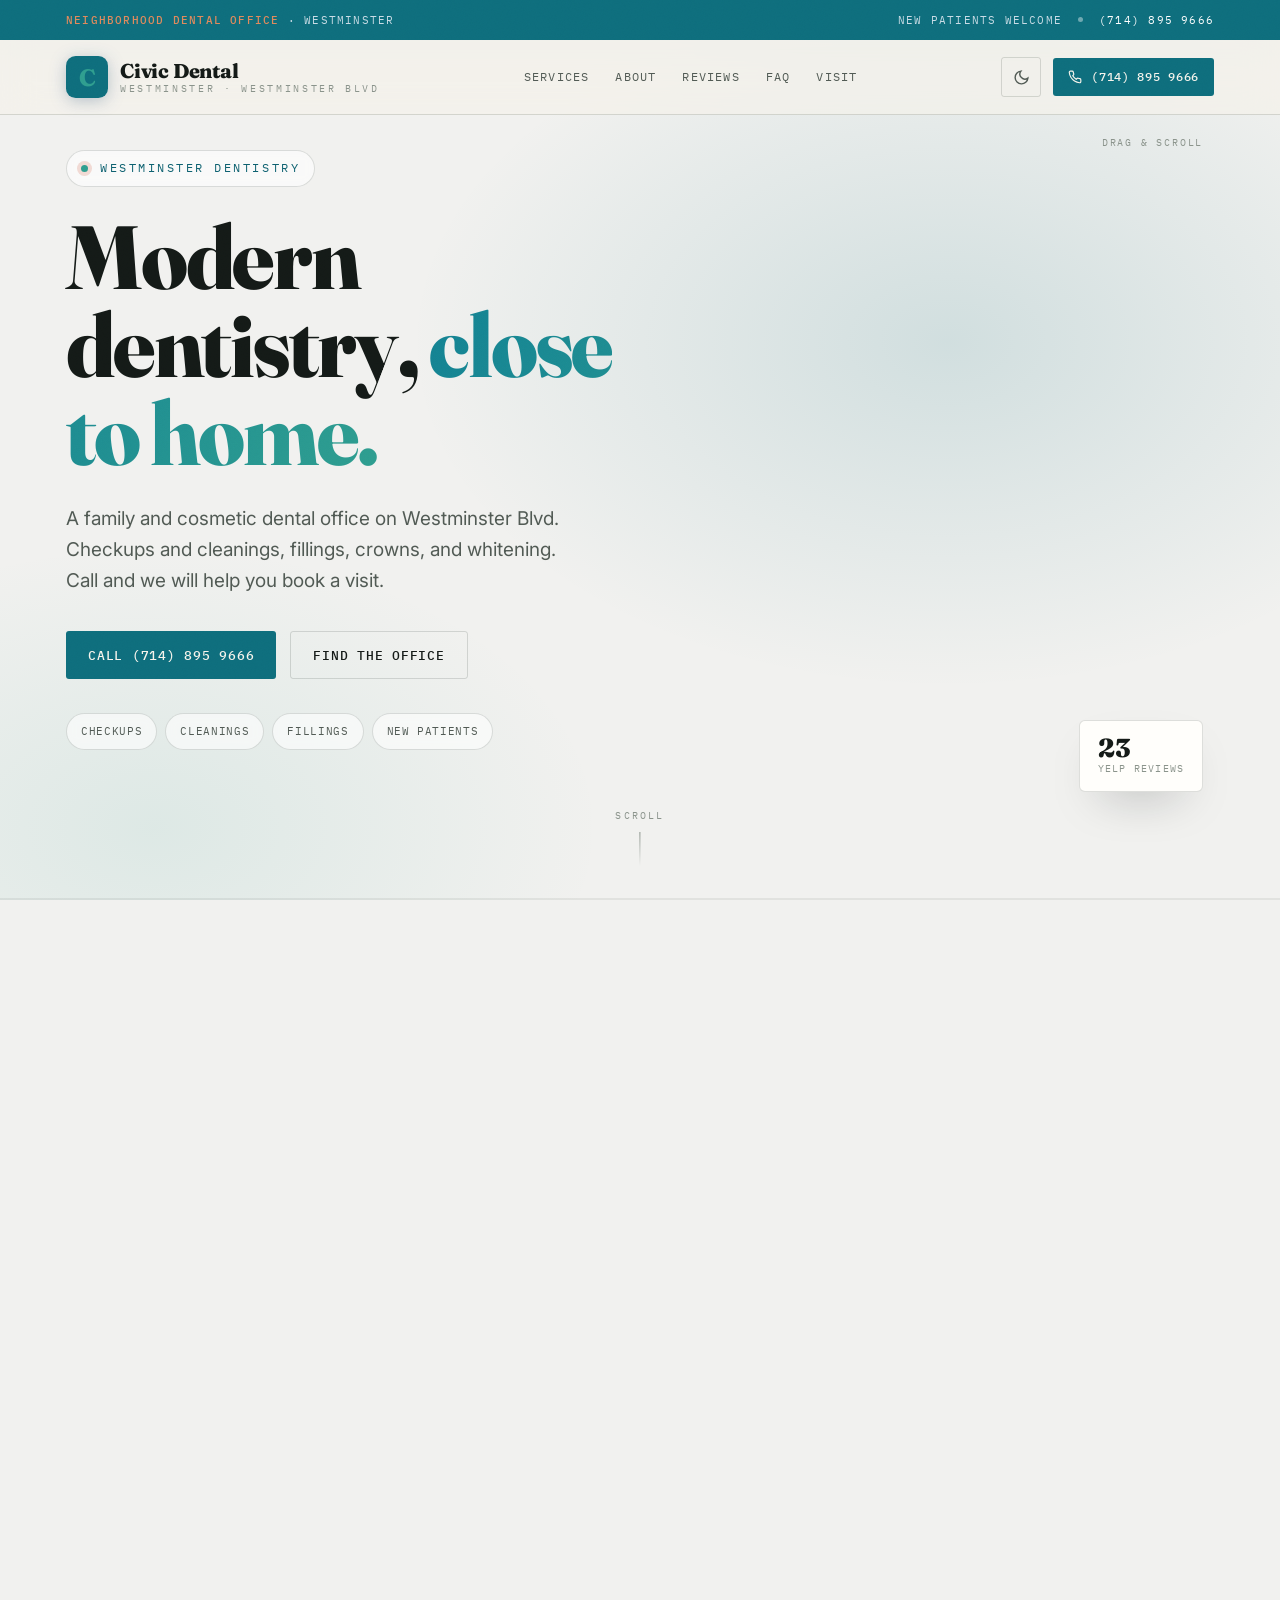
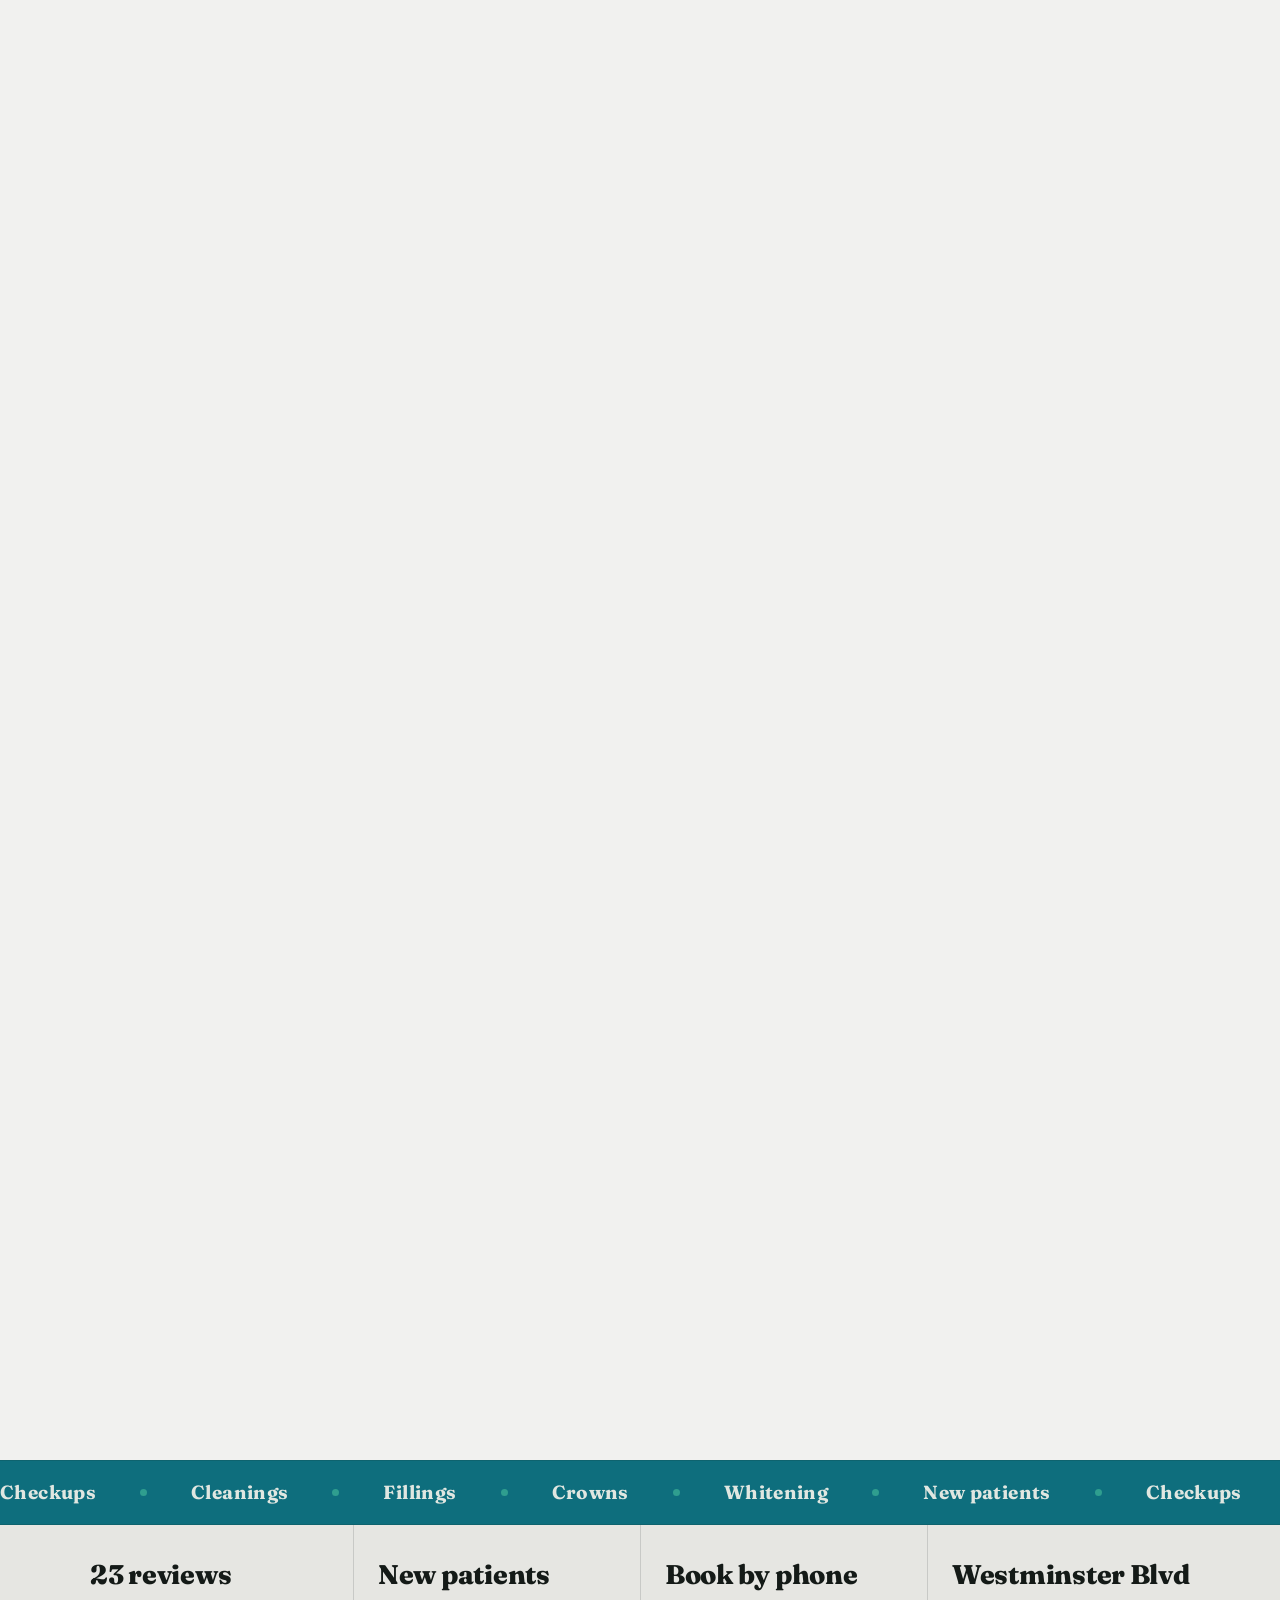
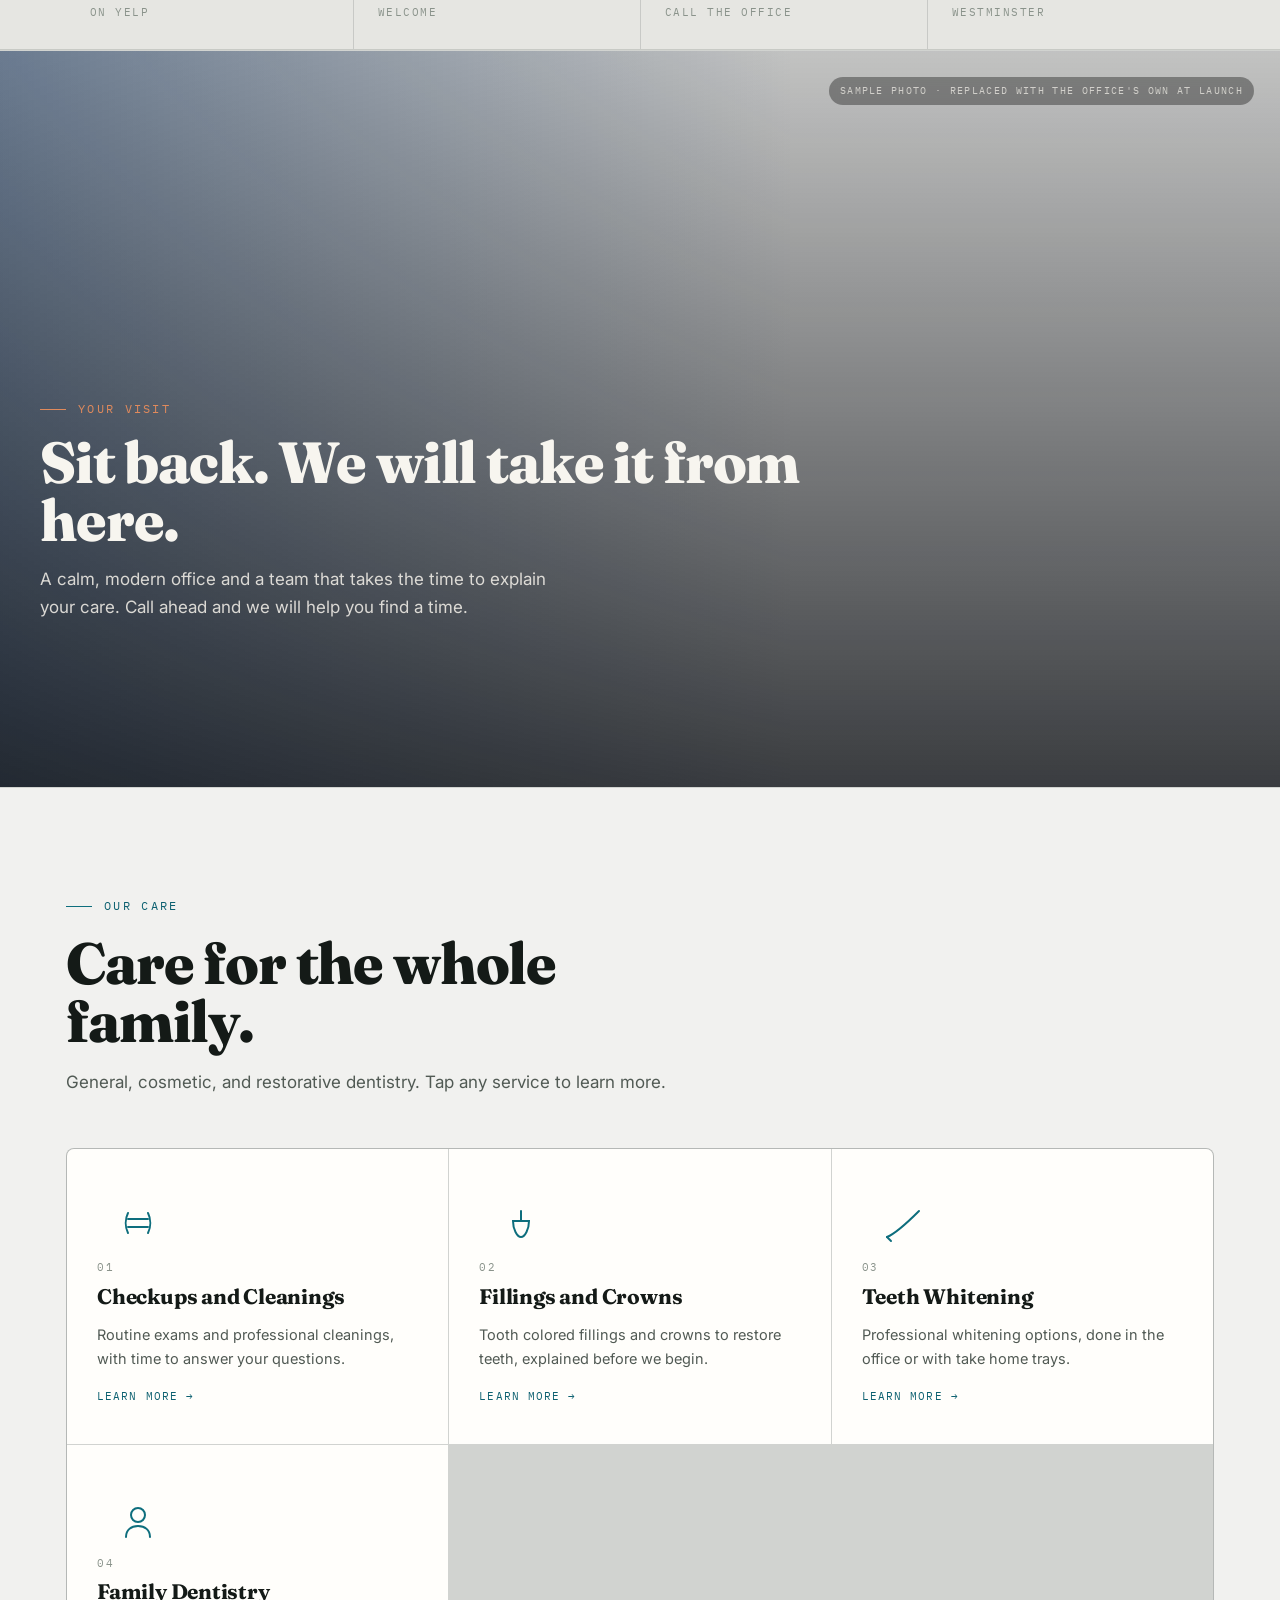
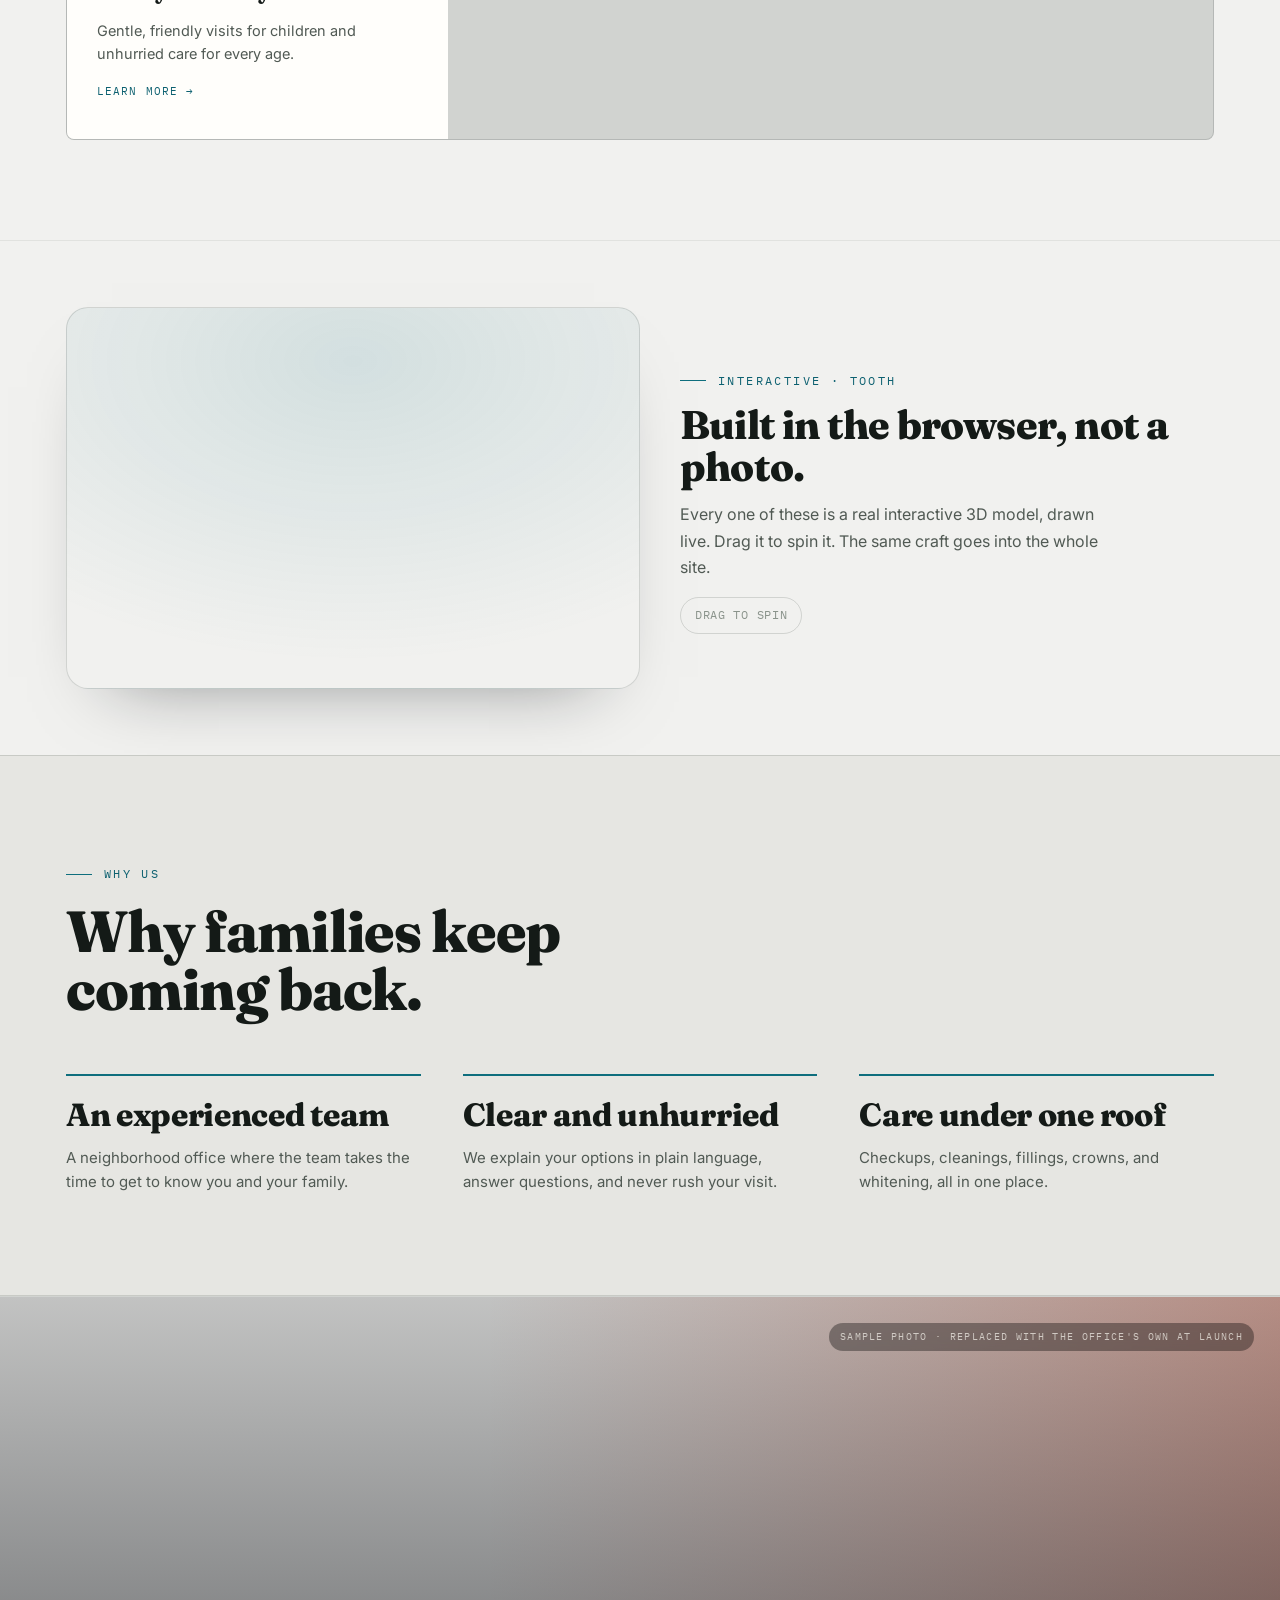
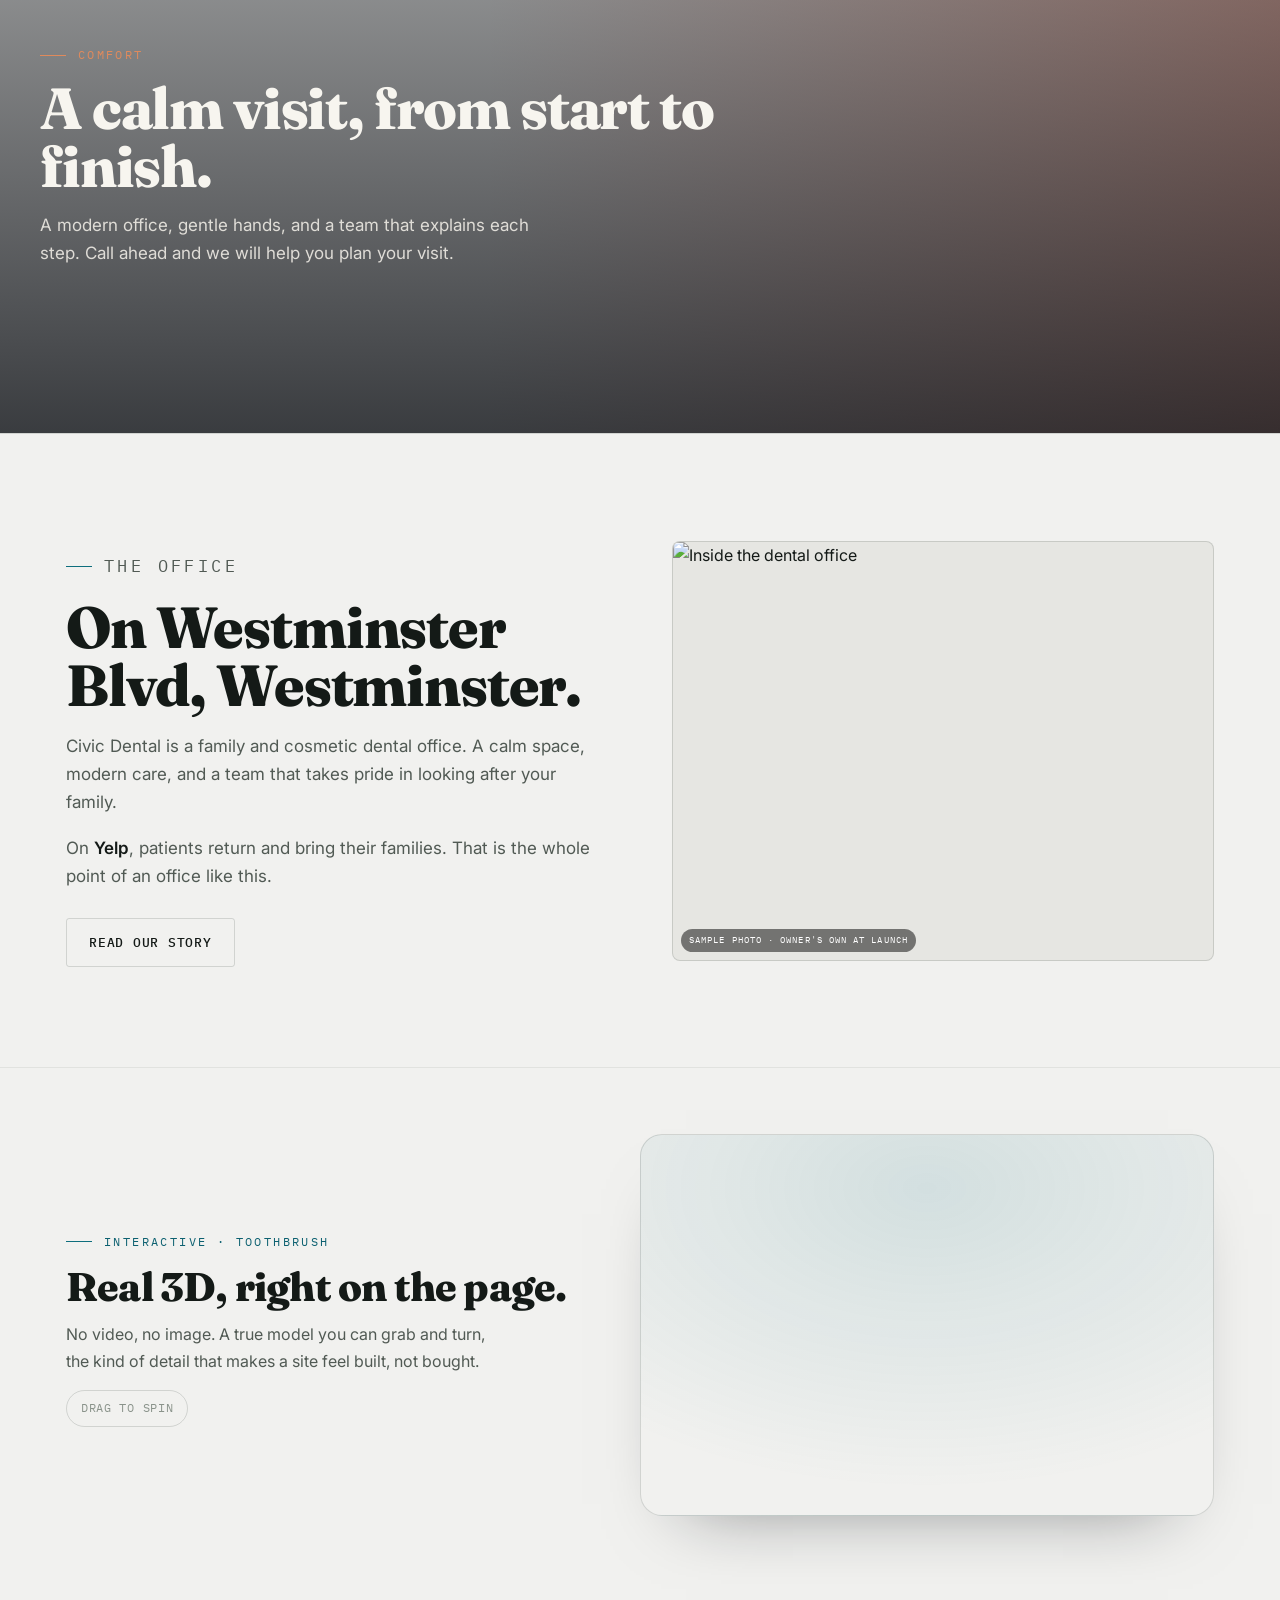
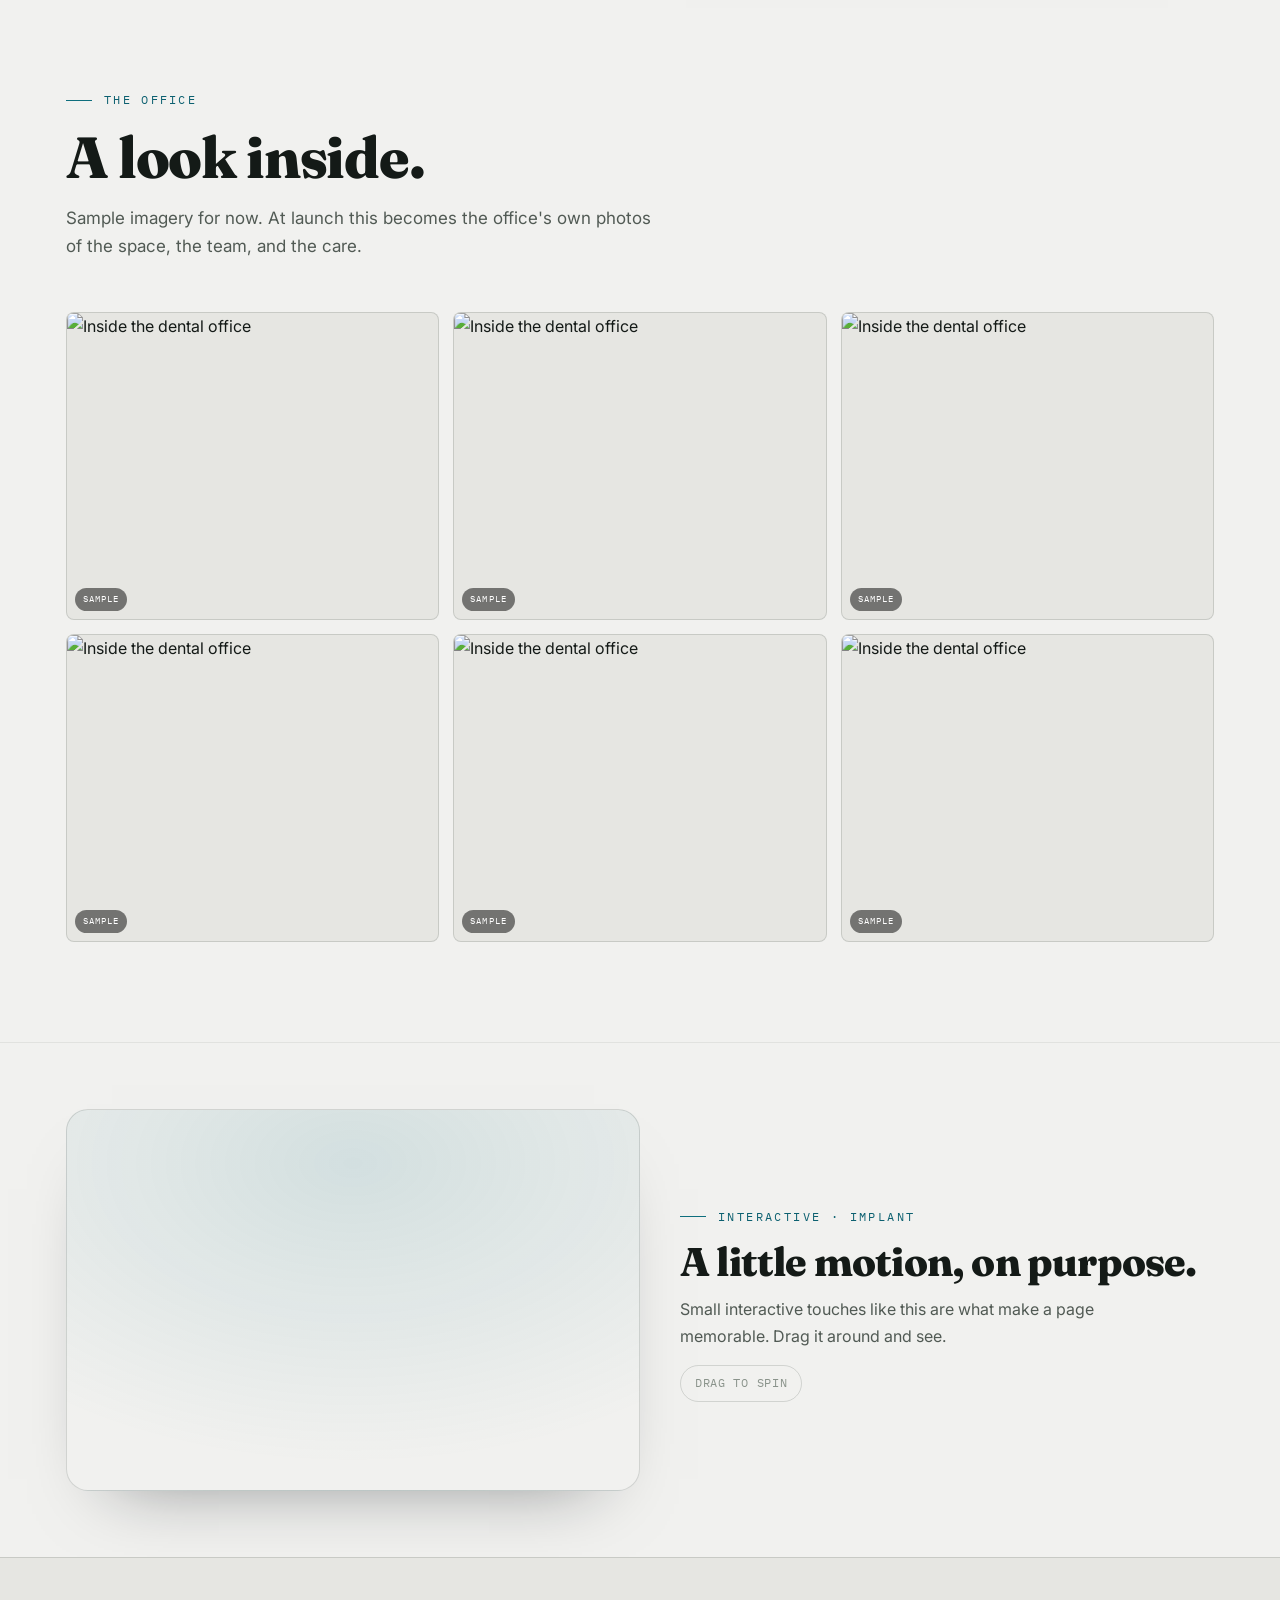
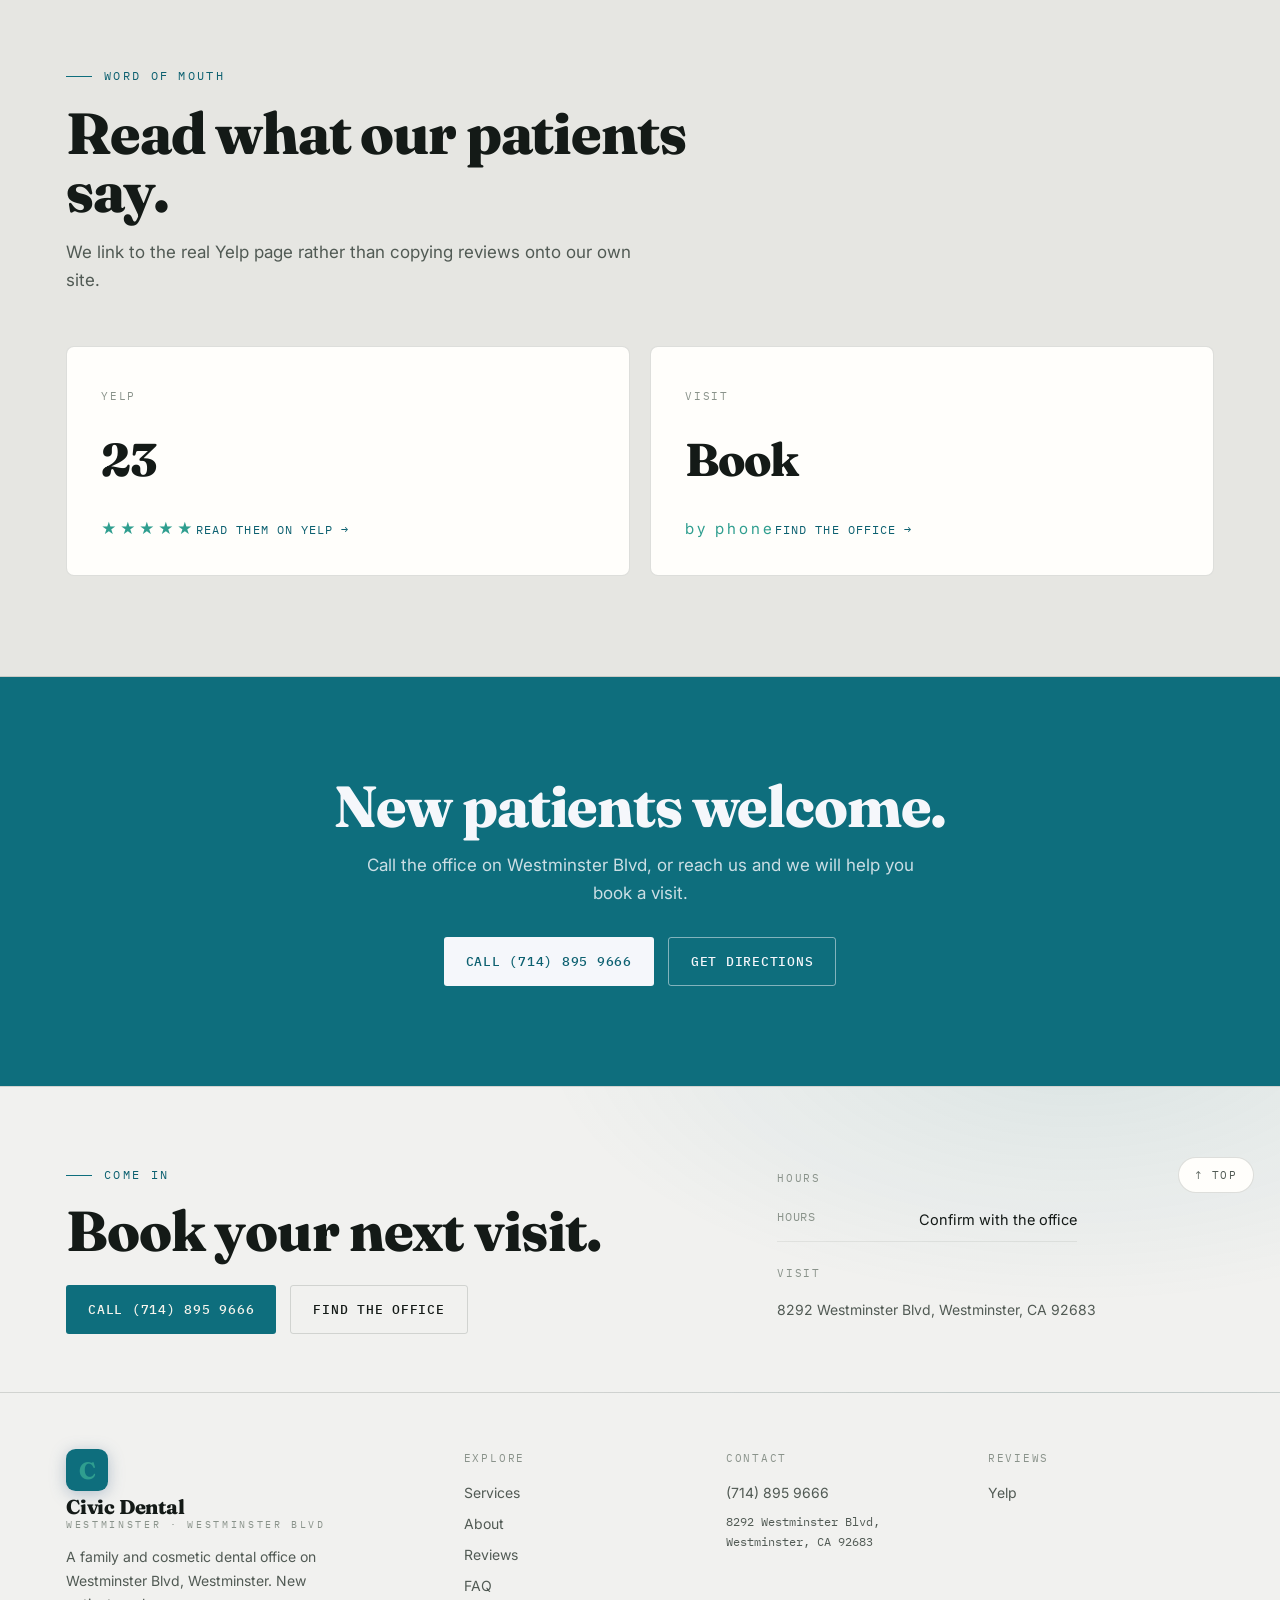
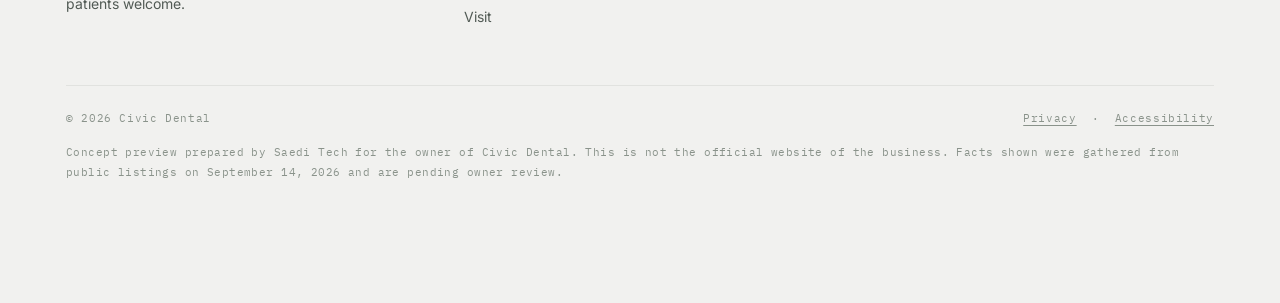
==== index.html @ ed1cf819 "Fix 3D hero loading, page reveal, spread 3D across page, unique heroes, correct photos Co-Authored-B" ====
<!doctype html>
<html lang="en">
<head>
<meta charset="utf-8" />
<meta name="viewport" content="width=device-width, initial-scale=1" />
<meta name="robots" content="noindex, nofollow" />
<title>Civic Dental · Westminster Dentistry</title>
<meta name="description" content="Civic Dental on Westminster Blvd, Westminster. Checkups and cleanings, fillings, crowns, and whitening. New patients welcome. Call (714) 895 9666 to book." />
<meta property="og:title" content="Civic Dental · Westminster Dentistry" /><meta property="og:type" content="website" />
<link rel="icon" href="data:image/svg+xml,%3Csvg xmlns='http://www.w3.org/2000/svg' viewBox='0 0 32 32'%3E%3Crect width='32' height='32' rx='7' fill='%230e6e7d'/%3E%3Cpath d='M16 8c-4-3-9 0-9 6 0 5 2 11 4 11s2-4 5-4 3 4 5 4 4-6 4-11c0-6-5-9-9-6z' fill='%23fff'/%3E%3C/svg%3E">
<link rel="preconnect" href="https://fonts.googleapis.com"><link rel="preconnect" href="https://fonts.gstatic.com" crossorigin>
<link href="https://fonts.googleapis.com/css2?family=Fraunces:opsz,wght@9..144,600;9..144,700;9..144,800&family=Inter:wght@400;500;600&family=IBM+Plex+Mono:wght@400;500&display=swap" rel="stylesheet">
<link rel="stylesheet" href="assets/site.css">
<script type="importmap">{ "imports": { "three": "https://unpkg.com/three@0.160.0/build/three.module.js", "three/": "https://unpkg.com/three@0.160.0/" } }</script>

</head>
<body>
<a class="skip" href="#main">Skip to content</a>
<header class="sitehead" id="sitehead"><div class="topbar"><div class="wrap tbin"><span class="tb-l"><b>Neighborhood dental office</b> · Westminster</span><span class="tb-r"><span>New patients welcome</span><span class="dot2"></span><a href="tel:+17148959666">(714) 895 9666</a></span></div></div>
<nav class="top" aria-label="Main">
  <div class="wrap navin">
    <a class="logo" href="index.html" aria-label="Civic Dental, home"><svg class="emblem" viewBox="0 0 48 48" aria-hidden="true"><rect width="48" height="48" rx="11" fill="var(--indigo)"/><text x="24" y="34" font-size="27" text-anchor="middle" fill="var(--shu)" font-family="Fraunces,serif" font-weight="800">C</text></svg><span class="wm"><span class="n">Civic Dental</span><span class="s">Westminster · Westminster Blvd</span></span></a>
    <div class="navlinks"><a href="services.html">Services</a><a href="about.html">About</a><a href="reviews.html">Reviews</a><a href="faq.html">FAQ</a><a href="visit.html">Visit</a></div>
    <div class="navright">
      <button class="tgl" id="themeTgl" aria-label="Switch between day and night theme" aria-pressed="false"><svg id="icMoon" viewBox="0 0 24 24" fill="none" stroke="currentColor" stroke-width="2" stroke-linecap="round"><path d="M21 12.8A9 9 0 1 1 11.2 3a7 7 0 0 0 9.8 9.8z"/></svg><svg id="icSun" viewBox="0 0 24 24" fill="none" stroke="currentColor" stroke-width="2" stroke-linecap="round" style="display:none"><circle cx="12" cy="12" r="4"/><path d="M12 2v2M12 20v2M4.9 4.9l1.4 1.4M17.7 17.7l1.4 1.4M2 12h2M20 12h2M4.9 19.1l1.4-1.4M17.7 6.3l1.4-1.4"/></svg></button>
      <a class="btn btn-fill btn-sm" href="tel:+17148959666"><svg width="14" height="14" viewBox="0 0 24 24" fill="none" stroke="currentColor" stroke-width="2" stroke-linecap="round" aria-hidden="true"><path d="M22 16.9v3a2 2 0 0 1-2.2 2 19.8 19.8 0 0 1-8.6-3 19.5 19.5 0 0 1-6-6 19.8 19.8 0 0 1-3-8.7A2 2 0 0 1 4.1 2h3a2 2 0 0 1 2 1.7c.13 1 .36 1.9.7 2.8a2 2 0 0 1-.45 2.1L8.1 9.9a16 16 0 0 0 6 6l1.3-1.3a2 2 0 0 1 2.1-.45c.9.34 1.8.57 2.8.7A2 2 0 0 1 22 16.9z"/></svg><span class="lbl">(714) 895 9666</span></a>
      <button class="burger" id="burger" aria-label="Open menu"><svg viewBox="0 0 24 24" fill="none" stroke="currentColor" stroke-width="2" stroke-linecap="round"><path d="M3 6h18M3 12h18M3 18h18"/></svg></button>
    </div>
  </div>
</nav>
</header>
<div class="mmenu" id="mmenu" aria-label="Menu">
  <button class="mclose" id="mclose" aria-label="Close menu">✕</button>
  <a href="services.html">Services</a><a href="about.html">About</a><a href="reviews.html">Reviews</a><a href="faq.html">FAQ</a><a href="visit.html">Visit</a><a href="tel:+17148959666">Call the office</a>
</div>
<header class="hero scroll3d" id="top">
  <div class="sticky">
    <div class="hero-bg" aria-hidden="true"></div>
    <canvas id="gl" data-obj="tooth" data-accent="0e6e7d" aria-hidden="true"></canvas>
    <div class="hero-fb" aria-hidden="true"></div>
    <div class="wrap herogrid">
      <div class="hero-copy" id="stageA">
        <span class="tag"><span class="dot"></span> Westminster Dentistry</span>
        <h1>Modern dentistry, <span class="in">close to home.</span></h1>
        <p class="lede">A family and cosmetic dental office on Westminster Blvd. Checkups and cleanings, fillings, crowns, and whitening. Call and we will help you book a visit.</p>
        <div class="cta"><a class="btn btn-fill" href="tel:+17148959666">Call (714) 895 9666</a><a class="btn btn-line" href="visit.html">Find the office</a></div>
        <div class="chips" aria-label="What we do"><span class="chip">Checkups</span><span class="chip">Cleanings</span><span class="chip">Fillings</span><span class="chip">New patients</span></div>
      </div>
      <div class="callouts" id="stageB" aria-hidden="true">
        <h3>Your visit, start to finish.</h3>
        <div class="callout"><span class="cn">01</span><span class="cx"><b>Welcome</b><span>We review your history and your concerns.</span></span></div>
        <div class="callout"><span class="cn">02</span><span class="cx"><b>Exam</b><span>A careful look, with digital x rays as needed.</span></span></div>
        <div class="callout"><span class="cn">03</span><span class="cx"><b>Care</b><span>Cleaning or treatment, explained as we go.</span></span></div>
        <div class="callout"><span class="cn">04</span><span class="cx"><b>Follow up</b><span>A plan for your next visit before you go.</span></span></div>
      </div>
    </div>
    <div class="badge3d" id="badge3d"><div><div class="rt">23</div><div class="rl">Yelp reviews</div></div></div>
    <span class="grab" aria-hidden="true">Drag &amp; scroll</span>
    <div class="cue" aria-hidden="true">Scroll<span class="bar"></span></div>
    <div class="hprog" aria-hidden="true"><i id="hprog"></i></div>
  </div>
</header>
<div class="marquee" aria-hidden="true"><div class="mrow"><span>Checkups<span class="d"></span>Cleanings<span class="d"></span>Fillings<span class="d"></span>Crowns<span class="d"></span>Whitening<span class="d"></span>New patients<span class="d"></span></span><span>Checkups<span class="d"></span>Cleanings<span class="d"></span>Fillings<span class="d"></span>Crowns<span class="d"></span>Whitening<span class="d"></span>New patients<span class="d"></span></span></div></div>
<div class="strip" role="region" aria-label="Office facts">
  <div class="wrap stripin">
    <div class="stat"><a href="https://www.yelp.com/biz/civic-dental-westminster" target="_blank" rel="noopener"><div class="v">23 reviews</div><div class="l">on Yelp</div></a></div>
    <div class="stat"><div class="v">New patients</div><div class="l">welcome</div></div>
    <div class="stat"><div class="v">Book by phone</div><div class="l">call the office</div></div>
    <div class="stat"><div class="v">Westminster Blvd</div><div class="l">Westminster</div></div>
  </div>
</div>
<main id="main">
<section class="photoband" aria-label="Your visit">
  <div class="pbimg" data-parallax="0.12" style="background-image:url('https://images.unsplash.com/photo-1606811841689-23dfddce3e95?w=1800&q=74&auto=format&fit=crop')"></div>
  <span class="sampletag">Sample photo · replaced with the office's own at launch</span>
  <div class="wrap pbin"><p class="pbk up">Your visit</p><h2 class="up">Sit back. We will take it from here.</h2><p class="up">A calm, modern office and a team that takes the time to explain your care. Call ahead and we will help you find a time.</p></div>
</section>
<section id="services">
  <div class="wrap">
    <p class="kick up">Our Care</p>
    <h2 class="up">Care for the whole family.</h2>
    <p class="sub up">General, cosmetic, and restorative dentistry. Tap any service to learn more.</p>
    <div class="svcgrid">
      <a class="svc up" href="services.html#checkups"><span class="no">01</span><svg class="ic" viewBox="0 0 48 48" fill="none" stroke="currentColor" stroke-width="2" stroke-linecap="round" aria-hidden="true"><path d="M14 10c-3 6-3 14 0 20M34 10c3 6 3 14 0 20"/><path d="M14 16h20M14 24h20"/></svg><h3>Checkups and Cleanings</h3><p>Routine exams and professional cleanings, with time to answer your questions.</p><span class="more">Learn more →</span></a><a class="svc up" href="services.html#fillings"><span class="no">02</span><svg class="ic" viewBox="0 0 48 48" fill="none" stroke="currentColor" stroke-width="2" stroke-linecap="round" aria-hidden="true"><path d="M24 8v10M16 18h16c0 8-4 16-8 16s-8-8-8-16z"/></svg><h3>Fillings and Crowns</h3><p>Tooth colored fillings and crowns to restore teeth, explained before we begin.</p><span class="more">Learn more →</span></a><a class="svc up" href="services.html#whitening"><span class="no">03</span><svg class="ic" viewBox="0 0 48 48" fill="none" stroke="currentColor" stroke-width="2" stroke-linecap="round" aria-hidden="true"><path d="M8 34c10-4 22-16 32-26"/><path d="M8 34l4 4"/></svg><h3>Teeth Whitening</h3><p>Professional whitening options, done in the office or with take home trays.</p><span class="more">Learn more →</span></a><a class="svc up" href="services.html#family"><span class="no">04</span><svg class="ic" viewBox="0 0 48 48" fill="none" stroke="currentColor" stroke-width="2" stroke-linecap="round" aria-hidden="true"><circle cx="24" cy="16" r="7"/><path d="M12 38c0-7 5-11 12-11s12 4 12 11"/></svg><h3>Family Dentistry</h3><p>Gentle, friendly visits for children and unhurried care for every age.</p><span class="more">Learn more →</span></a>
    </div>
  </div>
</section>
<section class="obj3dband" aria-label="Interactive 3D Healthy tooth">
  <div class="wrap o3b">
    <div class="o3b-art up"><canvas class="obj3d" data-obj="tooth" data-accent="0e6e7d" aria-label="Interactive 3D Healthy tooth"></canvas></div>
    <div class="o3b-copy up"><p class="kick">Interactive · Tooth</p><h2>Built in the browser, not a photo.</h2><p>Every one of these is a real interactive 3D model, drawn live. Drag it to spin it. The same craft goes into the whole site.</p><span class="drag">Drag to spin</span></div>
  </div>
</section>
<section id="why">
  <div class="wrap">
    <p class="kick up">Why Us</p>
    <h2 class="up">Why families keep coming back.</h2>
    <div class="whygrid">
      <div class="why up"><div class="big">An experienced team</div><p>A neighborhood office where the team takes the time to get to know you and your family.</p></div>
      <div class="why up"><div class="big">Clear and unhurried</div><p>We explain your options in plain language, answer questions, and never rush your visit.</p></div>
      <div class="why up"><div class="big">Care under one roof</div><p>Checkups, cleanings, fillings, crowns, and whitening, all in one place.</p></div>
    </div>
  </div>
</section>
<section class="photoband right" aria-label="Comfort">
  <div class="pbimg" data-parallax="0.12" style="background-image:url('https://images.unsplash.com/photo-1629909613654-28e377c37b09?w=1800&q=74&auto=format&fit=crop')"></div>
  <span class="sampletag">Sample photo · replaced with the office's own at launch</span>
  <div class="wrap pbin"><p class="pbk up">Comfort</p><h2 class="up">A calm visit, from start to finish.</h2><p class="up">A modern office, gentle hands, and a team that explains each step. Call ahead and we will help you plan your visit.</p></div>
</section>
<section id="about">
  <div class="wrap abgrid">
    <div class="abcopy"><p class="kick up">The Office</p><h2 class="up">On Westminster Blvd, Westminster.</h2><p class="up">Civic Dental is a family and cosmetic dental office. A calm space, modern care, and a team that takes pride in looking after your family.</p><p class="up">On <strong>Yelp</strong>, patients return and bring their families. That is the whole point of an office like this.</p><p class="up"><a class="btn btn-line" href="about.html" style="margin-top:10px">Read our story</a></p></div>
    <div class="imgfill up" role="img" aria-label="Inside the dental office"><img src="https://images.unsplash.com/photo-1598256989800-fe5f95da9787?w=1100&q=74&auto=format&fit=crop" alt="Inside the dental office" loading="lazy"><span class="stamp">Sample photo · owner's own at launch</span></div>
  </div>
</section>
<section class="obj3dband alt" aria-label="Interactive 3D Daily care">
  <div class="wrap o3b">
    <div class="o3b-art up"><canvas class="obj3d" data-obj="toothbrush" data-accent="0e6e7d" aria-label="Interactive 3D Daily care"></canvas></div>
    <div class="o3b-copy up"><p class="kick">Interactive · Toothbrush</p><h2>Real 3D, right on the page.</h2><p>No video, no image. A true model you can grab and turn, the kind of detail that makes a site feel built, not bought.</p><span class="drag">Drag to spin</span></div>
  </div>
</section>
<section id="gallery">
  <div class="wrap">
    <p class="kick up">The office</p>
    <h2 class="up">A look inside.</h2>
    <p class="sub up">Sample imagery for now. At launch this becomes the office's own photos of the space, the team, and the care.</p>
    <div class="gal2"><div class="imgfill up"><img src="https://images.unsplash.com/photo-1616391182219-e080b4d1043a?w=800&q=74&auto=format&fit=crop" alt="Inside the dental office" loading="lazy"><span class="stamp">Sample</span></div><div class="imgfill up"><img src="https://images.unsplash.com/photo-1588776814546-1ffcf47267a5?w=800&q=74&auto=format&fit=crop" alt="Inside the dental office" loading="lazy"><span class="stamp">Sample</span></div><div class="imgfill up"><img src="https://images.unsplash.com/photo-1607613009820-a29f7bb81c04?w=800&q=74&auto=format&fit=crop" alt="Inside the dental office" loading="lazy"><span class="stamp">Sample</span></div><div class="imgfill up"><img src="https://images.unsplash.com/photo-1609840114035-3c981b782dfe?w=800&q=74&auto=format&fit=crop" alt="Inside the dental office" loading="lazy"><span class="stamp">Sample</span></div><div class="imgfill up"><img src="https://images.unsplash.com/photo-1588776813677-77aaf5595b83?w=800&q=74&auto=format&fit=crop" alt="Inside the dental office" loading="lazy"><span class="stamp">Sample</span></div><div class="imgfill up"><img src="https://images.unsplash.com/photo-1629909613654-28e377c37b09?w=800&q=74&auto=format&fit=crop" alt="Inside the dental office" loading="lazy"><span class="stamp">Sample</span></div></div>
  </div>
</section>

<section class="obj3dband" aria-label="Interactive 3D Implant">
  <div class="wrap o3b">
    <div class="o3b-art up"><canvas class="obj3d" data-obj="implant" data-accent="0e6e7d" aria-label="Interactive 3D Implant"></canvas></div>
    <div class="o3b-copy up"><p class="kick">Interactive · Implant</p><h2>A little motion, on purpose.</h2><p>Small interactive touches like this are what make a page memorable. Drag it around and see.</p><span class="drag">Drag to spin</span></div>
  </div>
</section>
<section id="reviews" class="band">
  <div class="wrap">
    <p class="kick up">Word of Mouth</p>
    <h2 class="up">Read what our patients say.</h2>
    <p class="sub up">We link to the real Yelp page rather than copying reviews onto our own site.</p>
    <div class="revgrid">
      <a class="rev up" href="https://www.yelp.com/biz/civic-dental-westminster" target="_blank" rel="noopener"><span class="plat">Yelp</span><div class="score">23</div><span class="stars" aria-hidden="true">★★★★★</span><span class="go">Read them on Yelp →</span></a>
      <a class="rev up" href="visit.html"><span class="plat">Visit</span><div class="score">Book</div><span class="stars" aria-hidden="true">by phone</span><span class="go">Find the office →</span></a>
    </div>
  </div>
</section>
<section class="ctaband"><div class="wrap"><h2 class="up">New patients welcome.</h2><p class="up">Call the office on Westminster Blvd, or reach us and we will help you book a visit.</p><div class="cta up"><a class="btn btn-fill" href="tel:+17148959666">Call (714) 895 9666</a><a class="btn btn-line" href="visit.html">Get directions</a></div></div></section>
</main><script type="module" src="assets/hero3d-generic.js?v=2"></script><script type="module" src="assets/objects3d.js?v=2"></script><footer>
  <button class="backtop" id="backtop" aria-label="Back to top">↑ Top</button>
  <div class="foot-hero"><div class="wrap"><div class="foot-top">
    <div class="foot-cta"><p class="kick">Come in</p><h2>Book your next visit.</h2><div class="cta"><a class="btn btn-fill" href="tel:+17148959666">Call (714) 895 9666</a><a class="btn btn-line" href="visit.html">Find the office</a></div></div>
    <div class="foot-hours"><p class="ft">Hours</p><div class="hrow"><span>Hours</span><span>Confirm with the office</span></div><p class="ft" style="margin-top:22px">Visit</p><p class="addr">8292 Westminster Blvd, Westminster, CA 92683</p></div>
  </div></div></div>
  <div class="wrap foot-main">
    <div class="fgrid">
      <div class="fbrand"><a class="logo" href="index.html" aria-label="Civic Dental, home"><svg class="emblem" viewBox="0 0 48 48" aria-hidden="true"><rect width="48" height="48" rx="11" fill="var(--indigo)"/><text x="24" y="34" font-size="27" text-anchor="middle" fill="var(--shu)" font-family="Fraunces,serif" font-weight="800">C</text></svg><span class="wm"><span class="n">Civic Dental</span><span class="s">Westminster · Westminster Blvd</span></span></a><p>A family and cosmetic dental office on Westminster Blvd, Westminster. New patients welcome.</p></div>
      <div class="fcol"><p class="ft">Explore</p><a href="services.html">Services</a><a href="about.html">About</a><a href="reviews.html">Reviews</a><a href="faq.html">FAQ</a><a href="visit.html">Visit</a></div>
      <div class="fcol"><p class="ft">Contact</p><a href="tel:+17148959666">(714) 895 9666</a><p class="mono" style="font-size:12px">8292 Westminster Blvd, Westminster, CA 92683</p></div>
      <div class="fcol"><p class="ft">Reviews</p><a href="https://www.yelp.com/biz/civic-dental-westminster" target="_blank" rel="noopener">Yelp</a></div>
    </div>
    <div class="legal"><span>© 2026 Civic Dental</span><span><a href="privacy.html">Privacy</a> &nbsp;·&nbsp; <a href="accessibility.html">Accessibility</a></span></div>
    <p class="preview-note">Concept preview prepared by Saedi Tech for the owner of Civic Dental. This is not the official website of the business. Facts shown were gathered from public listings on September 14, 2026 and are pending owner review.</p>
  </div>
</footer>
<div class="callbar" role="navigation" aria-label="Quick actions">
  <a class="c1" href="tel:+17148959666"><svg width="14" height="14" viewBox="0 0 24 24" fill="none" stroke="currentColor" stroke-width="2" stroke-linecap="round" aria-hidden="true"><path d="M22 16.9v3a2 2 0 0 1-2.2 2 19.8 19.8 0 0 1-8.6-3 19.5 19.5 0 0 1-6-6 19.8 19.8 0 0 1-3-8.7A2 2 0 0 1 4.1 2h3a2 2 0 0 1 2 1.7c.13 1 .36 1.9.7 2.8a2 2 0 0 1-.45 2.1L8.1 9.9a16 16 0 0 0 6 6l1.3-1.3a2 2 0 0 1 2.1-.45c.9.34 1.8.57 2.8.7A2 2 0 0 1 22 16.9z"/></svg>Call the office</a>
  <a class="c2" href="visit.html">Directions</a>
</div>
<script src="assets/app.js" defer></script>
</body>
</html>
---- assets/site.css ----
/* Civic Dental, shared design system (Saedi Tech concept preview) */
:root{
  --bg:#f1f1ef; --bg2:#e6e6e2; --card:#fffefb; --card2:#f2f2ee;
  --line:rgba(20,30,26,.14); --line2:rgba(20,30,26,.07);
  --text:#141a17; --muted:#515a54; --faint:#8a938b;
  --indigo:#0e6e7d; --indigo-2:#128193; --indigo-tx:#0c6070; --indigo-soft:rgba(14,110,125,.1);
  --shu:#2f9e8f; --shu-tx:#1f8578; --gold:#2f9e8f;
  --nav-bg:rgba(244,241,234,.72); --chip-bg:rgba(255,255,255,.6); --btn-tx:#f6f4ec;
  --hero-a:rgba(14,110,125,.14); --hero-b:rgba(47,158,143,.1); --grain:.035;
  --map-filter:saturate(.9) contrast(1.02); --ease:cubic-bezier(.16,1,.3,1);
}
:root[data-theme="night"]{
  --bg:#0c0f16; --bg2:#10141d; --card:#131824; --card2:#101521;
  --line:rgba(225,235,228,.12); --line2:rgba(225,235,228,.06);
  --text:#e9f0eb; --muted:#a4b0a8; --faint:#6e7a72;
  --indigo:#4fb3c2; --indigo-2:#63c4d2; --indigo-tx:#7ed0dc; --indigo-soft:rgba(79,179,194,.14);
  --shu:#5fc2b2; --shu-tx:#77d1c2; --gold:#5fc2b2;
  --nav-bg:rgba(8,11,16,.66); --chip-bg:rgba(16,21,29,.5); --btn-tx:#0b1310;
  --hero-a:rgba(79,179,194,.2); --hero-b:rgba(95,194,178,.14); --grain:.06;
  --map-filter:grayscale(1) invert(.92) contrast(.9) hue-rotate(180deg);
}
*{margin:0;padding:0;box-sizing:border-box}
html{scroll-behavior:smooth}
@media (prefers-reduced-motion:reduce){html{scroll-behavior:auto}}
body{background:var(--bg);color:var(--text);font-family:'Inter',system-ui,sans-serif;font-size:16px;line-height:1.65;-webkit-font-smoothing:antialiased;transition:background .5s,color .5s;overflow-x:hidden}
::selection{background:var(--indigo);color:var(--btn-tx)}
img,svg{max-width:100%}a{color:inherit}
.jp{font-family:'Noto Sans JP','Inter',sans-serif}
.mono{font-family:'IBM Plex Mono',monospace}
.wrap{max-width:1200px;margin:0 auto;padding:0 26px}
.narrow{max-width:900px}
.skip{position:absolute;left:-9999px;top:0;background:var(--indigo);color:var(--btn-tx);padding:10px 18px;z-index:200;font-weight:600}
.skip:focus{left:12px;top:12px}
:focus-visible{outline:2px solid var(--indigo);outline-offset:3px;border-radius:2px}
body::after{content:"";position:fixed;inset:0;z-index:300;pointer-events:none;opacity:var(--grain);mix-blend-mode:overlay;background-image:url("data:image/svg+xml,%3Csvg xmlns='http://www.w3.org/2000/svg' width='120' height='120'%3E%3Cfilter id='n'%3E%3CfeTurbulence type='fractalNoise' baseFrequency='.85' numOctaves='2'/%3E%3C/filter%3E%3Crect width='100%25' height='100%25' filter='url(%23n)'/%3E%3C/svg%3E")}

/* logo */
.logo{display:flex;align-items:center;gap:12px;text-decoration:none}
.logo .emblem{width:42px;height:42px;flex:none;filter:drop-shadow(0 3px 8px rgba(23,63,115,.28))}
.logo .wm{display:flex;flex-direction:column;line-height:1}
.logo .wm .n{font-family:'Fraunces',sans-serif;font-weight:800;font-size:20px;letter-spacing:-.01em;color:var(--text)}
.logo .wm .s{font-family:'IBM Plex Mono',monospace;font-size:9.5px;letter-spacing:.28em;text-transform:uppercase;color:var(--faint);margin-top:3px}
.logo .wm .s b{color:var(--shu-tx);font-weight:500}

/* header (top bar + nav) */
.sitehead{position:fixed;top:0;left:0;right:0;z-index:100}
.topbar{background:var(--indigo);color:#eaf0f8;height:40px;overflow:hidden;transition:height .35s var(--ease),opacity .3s}
.topbar .tbin{display:flex;align-items:center;justify-content:space-between;height:40px;font-family:'IBM Plex Mono',monospace;font-size:11px;letter-spacing:.11em;text-transform:uppercase}
.topbar .tb-l{color:rgba(234,240,248,.85)}.topbar .tb-l b{color:#e08a5c;font-weight:500}
.topbar .tb-r{display:flex;align-items:center;gap:16px;color:rgba(234,240,248,.85)}
.topbar .tb-r a{color:#fff;text-decoration:none}.topbar .tb-r a:hover{color:#e08a5c}
.topbar .dot2{width:5px;height:5px;border-radius:50%;background:rgba(255,255,255,.4)}
nav.top{position:relative;background:var(--nav-bg);backdrop-filter:blur(18px) saturate(1.4);-webkit-backdrop-filter:blur(18px) saturate(1.4);border-bottom:1px solid var(--line);transition:box-shadow .35s,background .35s}
.sitehead.scrolled .topbar{height:0;opacity:0}
.sitehead.scrolled nav.top{box-shadow:0 12px 34px -18px rgba(8,11,16,.5)}
.navin{display:flex;align-items:center;justify-content:space-between;height:74px;gap:18px}
@media (max-width:768px){.topbar{display:none}}
.navlinks{display:flex;gap:26px;align-items:center}
.navlinks a{font-family:'IBM Plex Mono',monospace;font-size:12px;letter-spacing:.1em;text-transform:uppercase;text-decoration:none;color:var(--muted);transition:color .25s;position:relative}
.navlinks a[aria-current="page"]{color:var(--text)}
.navlinks a::after{content:"";position:absolute;left:0;bottom:-6px;width:0;height:1.5px;background:var(--shu);transition:width .3s var(--ease)}
.navlinks a:hover::after,.navlinks a[aria-current="page"]::after{width:100%}
.navlinks a:hover{color:var(--text)}
.navright{display:flex;align-items:center;gap:12px}
.btn{display:inline-flex;align-items:center;justify-content:center;gap:9px;font-family:'IBM Plex Mono',monospace;font-size:12.5px;letter-spacing:.06em;text-transform:uppercase;font-weight:500;padding:13px 22px;border-radius:3px;text-decoration:none;border:none;cursor:pointer;transition:transform .35s var(--ease),box-shadow .35s,background .35s,color .35s}
.btn-fill{background:var(--indigo);color:var(--btn-tx)}
.btn-fill:hover{transform:translateY(-2px);box-shadow:0 14px 38px -12px var(--indigo)}
.btn-line{background:transparent;color:var(--text);border:1px solid var(--line)}
.btn-line:hover{border-color:var(--indigo);color:var(--indigo-tx)}
.btn-sm{padding:10px 15px;font-size:11.5px}
.tgl,.burger{width:40px;height:40px;border-radius:3px;border:1px solid var(--line);background:transparent;color:var(--muted);display:grid;place-items:center;cursor:pointer;transition:color .3s,border-color .3s}
.tgl:hover,.burger:hover{color:var(--indigo-tx);border-color:var(--indigo)}
.tgl svg{width:17px;height:17px}.burger{display:none}.burger svg{width:20px;height:20px}
@media (max-width:940px){.navlinks{display:none}.burger{display:grid}}
@media (max-width:560px){.logo .wm .s{display:none}.navright .btn span.lbl{display:none}}
/* mobile menu */
.mmenu{position:fixed;inset:0;z-index:150;background:var(--bg);transform:translateY(-100%);visibility:hidden;opacity:0;transition:transform .45s var(--ease),opacity .35s,visibility .35s;display:flex;flex-direction:column;padding:96px 26px 40px;overflow-y:auto}
.mmenu.open{transform:none;visibility:visible;opacity:1}
.mmenu a{font-family:'Fraunces',sans-serif;font-weight:700;font-size:30px;text-decoration:none;color:var(--text);padding:16px 0;border-bottom:1px solid var(--line)}
.mmenu a:hover{color:var(--indigo-tx)}
.mclose{position:absolute;top:22px;right:22px;width:40px;height:40px;border:1px solid var(--line);border-radius:3px;background:transparent;color:var(--text);cursor:pointer;font-size:20px}

/* generic hero for home */
header.hero{position:relative;min-height:100svh;overflow:hidden}
.sticky{position:relative;min-height:100svh;overflow:hidden;display:flex;align-items:center;padding:90px 0 44px}
/* scroll-driven exploded 3D hero */
header.hero.scroll3d{height:340vh;min-height:0}
header.hero.scroll3d .sticky{position:sticky;top:0;height:100svh;min-height:0;padding:0}
.callouts{position:absolute;z-index:2;top:50%;left:26px;transform:translateY(-50%);max-width:360px;opacity:0;pointer-events:none;will-change:opacity}
.callouts h3{font-family:'Fraunces',sans-serif;font-weight:800;font-size:clamp(26px,3.2vw,40px);letter-spacing:-.02em;line-height:1.02;margin-bottom:18px}
.callout{display:flex;gap:14px;align-items:flex-start;padding:12px 0;border-top:1px solid var(--line)}
.callout .cn{font-family:'IBM Plex Mono',monospace;font-size:11px;color:var(--shu-tx);letter-spacing:.1em;padding-top:3px;min-width:24px}
.callout .cx b{font-family:'Fraunces',sans-serif;font-weight:700;font-size:16px;display:block;margin-bottom:2px}
.callout .cx span{font-size:13px;color:var(--muted)}
.hprog{position:absolute;left:0;right:0;bottom:0;height:2px;background:var(--line2);z-index:5}
.hprog i{display:block;height:100%;width:0;background:linear-gradient(90deg,var(--indigo),var(--shu))}
@media (max-width:940px){header.hero.scroll3d{height:280vh}header.hero.scroll3d .sticky{align-items:flex-start}.hero-copy{padding-top:100px}.callouts{left:26px;right:26px;max-width:none;top:40%}}
@media (prefers-reduced-motion:reduce){header.hero.scroll3d{height:auto;min-height:100svh}header.hero.scroll3d .sticky{position:relative}.callouts{display:none}.hprog{display:none}}
.hero-bg{position:absolute;inset:0;z-index:0;background:radial-gradient(60% 55% at 74% 38%,var(--hero-a),transparent 70%),radial-gradient(50% 45% at 12% 92%,var(--hero-b),transparent 70%),var(--bg)}
#gl{position:absolute;inset:0;z-index:1;width:100%;height:100%;display:block;touch-action:pan-y;cursor:grab}#gl:active{cursor:grabbing}
.hero-fb{position:absolute;z-index:1;right:6%;top:50%;transform:translateY(-50%);width:min(42vw,460px);aspect-ratio:1;border-radius:50%;background:radial-gradient(circle at 40% 35%,#2b3a52,#0c1119 70%);box-shadow:0 40px 120px -30px rgba(23,63,115,.6);display:none}
.herogrid{position:relative;z-index:2;width:100%}
.hero-copy{max-width:600px}
.tag{display:inline-flex;align-items:center;gap:12px;font-family:'IBM Plex Mono',monospace;font-size:11.5px;letter-spacing:.22em;text-transform:uppercase;color:var(--indigo-tx);margin-bottom:26px;padding:8px 14px;border:1px solid var(--line);border-radius:40px;background:var(--chip-bg);backdrop-filter:blur(6px)}
.tag .dot{width:7px;height:7px;border-radius:50%;background:var(--shu);box-shadow:0 0 0 4px rgba(201,75,46,.18)}
h1{font-family:'Fraunces',sans-serif;font-weight:800;font-size:clamp(46px,7vw,92px);line-height:.98;letter-spacing:-.025em;color:var(--text)}
h1 .in{background:linear-gradient(120deg,var(--indigo-2),var(--shu));-webkit-background-clip:text;background-clip:text;color:transparent}
.hero p.lede{font-size:clamp(16px,1.5vw,19px);color:var(--muted);max-width:500px;margin:26px 0 34px}
.cta{display:flex;gap:14px;flex-wrap:wrap}
.chips{display:flex;gap:8px;flex-wrap:wrap;margin-top:34px}
.chip{font-family:'IBM Plex Mono',monospace;font-size:11px;letter-spacing:.06em;text-transform:uppercase;color:var(--muted);border:1px solid var(--line);background:var(--chip-bg);border-radius:40px;padding:8px 14px;backdrop-filter:blur(6px)}
.badge3d{position:absolute;right:6%;bottom:12%;z-index:3;background:var(--card);border:1px solid var(--line);border-radius:6px;padding:14px 18px;box-shadow:0 20px 50px -24px rgba(18,22,28,.4);display:flex;align-items:center;gap:14px}
.badge3d .rt{font-family:'Fraunces',sans-serif;font-weight:800;font-size:26px;line-height:1}
.badge3d .rl{font-family:'IBM Plex Mono',monospace;font-size:10px;letter-spacing:.12em;text-transform:uppercase;color:var(--faint)}
.badge3d .star{color:var(--shu)}
.grab{position:absolute;z-index:4;right:6%;top:15%;display:flex;align-items:center;gap:8px;font-family:'IBM Plex Mono',monospace;font-size:10px;letter-spacing:.18em;text-transform:uppercase;color:var(--faint)}
.cue{position:absolute;bottom:34px;left:50%;transform:translateX(-50%);z-index:4;display:flex;flex-direction:column;align-items:center;gap:8px;color:var(--faint);font-family:'IBM Plex Mono',monospace;font-size:10px;letter-spacing:.22em;text-transform:uppercase}
.cue .bar{width:1px;height:34px;background:linear-gradient(var(--faint),transparent);animation:drop 2.4s var(--ease) infinite}
@keyframes drop{0%{transform:scaleY(0);transform-origin:top}45%{transform:scaleY(1);transform-origin:top}55%{transform:scaleY(1);transform-origin:bottom}100%{transform:scaleY(0);transform-origin:bottom}}
@media (prefers-reduced-motion:reduce){.cue .bar{animation:none}.grab{display:none}}
@media (max-width:940px){.hero-copy{max-width:none}.badge3d{right:auto;left:26px;bottom:8%}.grab{top:9%;right:26px}}

/* subpage banner */
.page-hero{position:relative;padding:150px 0 60px;min-height:62vh;display:flex;align-items:center;border-bottom:1px solid var(--line);background:radial-gradient(60% 90% at 88% 10%,var(--indigo-soft),transparent 70%),var(--bg);overflow:hidden}
.page-hero .wrap{position:relative;z-index:2;width:100%}
.subcanvas{position:absolute;right:-4%;top:0;bottom:0;width:52%;z-index:1;display:block;touch-action:pan-y;cursor:grab}
.subcanvas:active{cursor:grabbing}
.subgrab{position:absolute;right:6%;bottom:26px;z-index:3;display:flex;align-items:center;gap:8px;font-family:'IBM Plex Mono',monospace;font-size:10px;letter-spacing:.18em;text-transform:uppercase;color:var(--faint)}
.crumb{font-family:'IBM Plex Mono',monospace;font-size:11.5px;letter-spacing:.14em;text-transform:uppercase;color:var(--faint);margin-bottom:16px}
.crumb a{color:var(--indigo-tx);text-decoration:none}
.page-hero h1.ph{font-family:'Fraunces',sans-serif;font-weight:800;font-size:clamp(38px,5.6vw,72px);line-height:1;letter-spacing:-.02em;max-width:620px}
.page-hero p.pl{color:var(--muted);max-width:540px;margin-top:18px;font-size:17px}
@media (max-width:820px){.subcanvas{opacity:.42;width:74%;right:-10%}.page-hero{min-height:auto}}

/* marquee */
.marquee{overflow:hidden;border-top:1px solid var(--line);border-bottom:1px solid var(--line);background:var(--indigo);padding:16px 0}
.mrow{display:flex;gap:44px;white-space:nowrap;width:max-content;animation:slide 32s linear infinite;font-family:'Fraunces',sans-serif;font-weight:700;font-size:19px;letter-spacing:.02em;color:rgba(247,244,236,.9);align-items:center}
.mrow span{display:inline-flex;align-items:center;gap:44px}
.mrow .d{width:7px;height:7px;border-radius:50%;background:var(--shu)}
@keyframes slide{to{transform:translateX(-50%)}}
@media (prefers-reduced-motion:reduce){.mrow{animation:none}}

/* strip */
.strip{border-bottom:1px solid var(--line);background:var(--bg2)}
.stripin{display:grid;grid-template-columns:repeat(4,1fr)}
.stat{padding:28px 24px;border-left:1px solid var(--line)}.stat:first-child{border-left:none}.stat a{text-decoration:none}
.stat .v{font-family:'Fraunces',sans-serif;font-weight:800;font-size:27px;letter-spacing:-.01em}
.stat .v .star{color:var(--shu)}
.stat .l{font-family:'IBM Plex Mono',monospace;font-size:10.5px;letter-spacing:.14em;text-transform:uppercase;color:var(--faint);margin-top:6px}
.stat a:hover .v{color:var(--indigo-tx)}
@media (max-width:820px){.stripin{grid-template-columns:1fr 1fr}.stat:nth-child(3){border-left:none}.stat{padding:22px 20px}.stat .v{font-size:22px}}

section{padding:100px 0;scroll-margin-top:74px;position:relative}
.kick{font-family:'IBM Plex Mono',monospace;font-size:11.5px;letter-spacing:.2em;text-transform:uppercase;color:var(--indigo-tx);display:inline-flex;align-items:center;gap:12px;margin-bottom:18px}
.kick::before{content:"";width:26px;height:1px;background:var(--indigo)}
.kick .jp{color:var(--shu-tx);letter-spacing:.1em}
h2{font-family:'Fraunces',sans-serif;font-weight:800;font-size:clamp(32px,4.6vw,58px);line-height:1.0;letter-spacing:-.02em;max-width:680px}
h3.blk{font-family:'Fraunces',sans-serif;font-weight:700;font-size:24px;letter-spacing:-.01em}
.sub{color:var(--muted);max-width:600px;margin-top:18px;font-size:17px}

/* services grid */
.svcgrid{display:grid;grid-template-columns:repeat(3,1fr);gap:1px;background:var(--line);border:1px solid var(--line);border-radius:8px;overflow:hidden;margin-top:52px}
.svc{background:var(--card);padding:34px 30px 36px;position:relative;transition:background .4s;text-decoration:none;color:inherit;display:block}
.svc:hover{background:var(--card2)}
.svc .no{font-family:'IBM Plex Mono',monospace;font-size:10.5px;letter-spacing:.16em;color:var(--faint)}
.svc .ic{width:48px;height:48px;margin:20px 0;color:var(--indigo);transition:transform .5s var(--ease)}
.svc:hover .ic{transform:translateY(-4px) scale(1.06)}
.svc h3{font-family:'Fraunces',sans-serif;font-weight:700;font-size:21px;letter-spacing:-.01em;margin-bottom:10px}
.svc p{font-size:14.5px;color:var(--muted)}
.svc .more{font-family:'IBM Plex Mono',monospace;font-size:11px;letter-spacing:.1em;text-transform:uppercase;color:var(--indigo-tx);margin-top:16px;display:inline-block}
@media (max-width:920px){.svcgrid{grid-template-columns:1fr 1fr}}
@media (max-width:600px){.svcgrid{grid-template-columns:1fr}}

/* two-col feature (why) */
#why,.band{background:var(--bg2);border-top:1px solid var(--line);border-bottom:1px solid var(--line)}
.whygrid{display:grid;grid-template-columns:repeat(3,1fr);gap:42px;margin-top:56px}
.why .big{font-family:'Fraunces',sans-serif;font-weight:800;font-size:clamp(24px,2.6vw,32px);line-height:1.06;letter-spacing:-.01em;border-top:2px solid var(--indigo);padding-top:22px}
.why .big .jpb{display:block;font-family:'Noto Sans JP',sans-serif;font-weight:700;font-size:15px;color:var(--shu-tx);letter-spacing:.3em;margin-bottom:10px}
.why p{color:var(--muted);margin-top:14px;font-size:15px}
@media (max-width:820px){.whygrid{grid-template-columns:1fr;gap:32px}}

/* about + prose */
.abgrid{display:grid;grid-template-columns:1fr 1fr;gap:64px;align-items:center}
.abcopy p{color:var(--muted);margin-top:18px;font-size:17px}.abcopy p strong{color:var(--text);font-weight:600}
.prose{max-width:760px}
.prose p{color:var(--muted);font-size:17px;margin-top:20px}
.prose h2{margin-top:48px}
.prose h3{font-family:'Fraunces',sans-serif;font-weight:700;font-size:22px;margin-top:34px}
.prose ul{margin:18px 0 0 0;list-style:none;display:grid;gap:12px}
.prose ul li{position:relative;padding-left:26px;color:var(--muted)}
.prose ul li::before{content:"";position:absolute;left:0;top:9px;width:8px;height:8px;border-radius:1px;background:var(--shu)}
.photo-slot{border:1px dashed var(--line);border-radius:8px;background:var(--card);aspect-ratio:4/3.1;display:grid;place-items:center;text-align:center;padding:30px;position:relative;overflow:hidden}
.photo-slot.tall{aspect-ratio:1/1}
.photo-slot::before{content:"";position:absolute;inset:0;background:radial-gradient(circle at 70% 20%,var(--indigo-soft),transparent 60%)}
.photo-slot .ph-ic{width:56px;height:56px;color:var(--faint);margin:0 auto 14px;position:relative}
.photo-slot .t{font-family:'IBM Plex Mono',monospace;font-size:11px;letter-spacing:.14em;text-transform:uppercase;color:var(--faint);max-width:300px;line-height:1.8;position:relative}
@media (max-width:920px){.abgrid{grid-template-columns:1fr;gap:36px}}

/* gallery grid of reserved slots */
.gal{display:grid;grid-template-columns:repeat(3,1fr);gap:16px;margin-top:52px}
.gal .photo-slot{aspect-ratio:4/3.4}
@media (max-width:820px){.gal{grid-template-columns:1fr 1fr}}
@media (max-width:520px){.gal{grid-template-columns:1fr}}

/* ===== photographic bands (licensed placeholder imagery) ===== */
.photoband{position:relative;min-height:82vh;display:flex;align-items:flex-end;overflow:hidden;border-top:1px solid var(--line);border-bottom:1px solid var(--line)}
.photoband .pbimg{position:absolute;inset:-12% 0;z-index:0;background-size:cover;background-position:center;will-change:transform}
.photoband::after{content:"";position:absolute;inset:0;z-index:1;background:linear-gradient(180deg,rgba(6,9,14,.2),rgba(6,9,14,.78)),linear-gradient(90deg,rgba(23,63,115,.5),transparent 62%)}
.photoband.right::after{background:linear-gradient(180deg,rgba(6,9,14,.2),rgba(6,9,14,.78)),linear-gradient(270deg,rgba(201,75,46,.4),transparent 62%)}
.photoband .pbin{position:relative;z-index:2;width:100%;padding:60px 0 66px;color:#f4f1ea}
.photoband .pbk{font-family:'IBM Plex Mono',monospace;font-size:11.5px;letter-spacing:.2em;text-transform:uppercase;color:#e08a5c;margin-bottom:14px;display:inline-flex;align-items:center;gap:12px}
.photoband .pbk::before{content:"";width:26px;height:1px;background:#e08a5c}
.photoband h2{color:#f7f5ef;max-width:760px}
.photoband p{color:rgba(244,241,234,.86);max-width:520px;margin-top:16px;font-size:17px}
.photoband .sampletag{position:absolute;top:26px;right:26px;z-index:2;font-family:'IBM Plex Mono',monospace;font-size:9.5px;letter-spacing:.14em;text-transform:uppercase;color:rgba(244,241,234,.72);background:rgba(0,0,0,.35);padding:6px 11px;border-radius:20px;backdrop-filter:blur(4px)}
@media (max-width:820px){.photoband{min-height:72vh}}

/* real image fills (about, gallery) */
.imgfill{border-radius:8px;overflow:hidden;position:relative;background:var(--bg2);border:1px solid var(--line)}
.imgfill img{width:100%;height:100%;object-fit:cover;display:block;transition:transform 1.2s var(--ease)}
.imgfill:hover img{transform:scale(1.05)}
.imgfill .stamp{position:absolute;bottom:8px;left:8px;font-family:'IBM Plex Mono',monospace;font-size:9px;letter-spacing:.12em;text-transform:uppercase;color:#fff;background:rgba(0,0,0,.5);padding:4px 8px;border-radius:20px;backdrop-filter:blur(3px)}
.abgrid .imgfill{aspect-ratio:4/3.1}
.gal2{display:grid;grid-template-columns:repeat(3,1fr);gap:14px;margin-top:52px}
.gal2 .imgfill{aspect-ratio:4/3.3}
.gal2 .imgfill.wide{grid-column:span 2;aspect-ratio:auto}
@media (max-width:820px){.gal2{grid-template-columns:1fr 1fr}}
@media (max-width:520px){.gal2{grid-template-columns:1fr}.gal2 .imgfill.wide{grid-column:span 1}}

/* mobile hero: clean stacked layout, 3D in its own frame (no overlap) */
@media (max-width:940px){
  header.hero.scroll3d{height:auto;min-height:auto}
  header.hero.scroll3d .sticky{position:relative;height:auto;min-height:auto;display:flex;flex-direction:column;padding:104px 0 46px;align-items:stretch}
  .hero .herogrid{order:1}
  .hero-copy{padding-top:0!important}
  #gl{position:relative;inset:auto;order:2;width:100%;height:50vh;margin-top:28px;border:1px solid var(--line);border-radius:14px;background:linear-gradient(180deg,var(--card2),var(--bg2))}
  .hero .hero-bg{display:none}
  .hero .badge3d,.hero .callouts,.hero .hprog,.hero .cue{display:none}
  .hero .grab{position:static;order:3;align-self:center;margin-top:14px;background:transparent;border:none;padding:0;color:var(--faint)}
  .hero .chip{background:var(--card);border-color:var(--line);color:var(--text)}
  .hero .tag{background:var(--card)}
}

/* reviews */
.revgrid{display:grid;grid-template-columns:1fr 1fr;gap:20px;margin-top:52px}
.rev{background:var(--card);border:1px solid var(--line);border-radius:8px;padding:34px;text-decoration:none;display:block;transition:transform .4s var(--ease),box-shadow .4s}
.rev:hover{transform:translateY(-5px);box-shadow:0 26px 60px -30px rgba(18,22,28,.4)}
.rev .plat{font-family:'IBM Plex Mono',monospace;font-size:11px;letter-spacing:.16em;text-transform:uppercase;color:var(--faint)}
.rev .score{font-family:'Fraunces',sans-serif;font-weight:800;font-size:46px;margin:14px 0 4px;letter-spacing:-.02em}
.rev .stars{color:var(--shu);letter-spacing:3px;font-size:15px}
.rev .go{font-family:'IBM Plex Mono',monospace;font-size:12px;letter-spacing:.09em;text-transform:uppercase;color:var(--indigo-tx);margin-top:18px;display:inline-block}
.revnote{font-family:'IBM Plex Mono',monospace;font-size:11px;letter-spacing:.06em;color:var(--faint);margin-top:18px}
@media (max-width:700px){.revgrid{grid-template-columns:1fr}}

/* visit + form */
.visitgrid{display:grid;grid-template-columns:.9fr 1.1fr;gap:20px;margin-top:52px}
.vcard{background:var(--card);border:1px solid var(--line);border-radius:8px;padding:34px}
.vcard h3{font-family:'Fraunces',sans-serif;font-weight:700;font-size:20px;margin-bottom:18px}
.vrow{display:flex;justify-content:space-between;gap:16px;padding:12px 0;border-bottom:1px solid var(--line2);font-size:14.5px}
.vrow:last-child{border-bottom:none}
.vrow .k{font-family:'IBM Plex Mono',monospace;font-size:11.5px;letter-spacing:.1em;text-transform:uppercase;color:var(--faint);padding-top:2px}
.vrow .d{text-align:right}.vrow .d a{color:var(--indigo-tx);text-decoration:none}.vrow .closed{color:var(--faint)}
.mapbox{border:1px solid var(--line);border-radius:8px;overflow:hidden;min-height:400px}
.mapbox iframe{width:100%;height:100%;min-height:400px;border:0;display:block;filter:var(--map-filter)}
.form{background:var(--card);border:1px solid var(--line);border-radius:8px;padding:36px}
.fg{margin-bottom:16px}
label{display:block;font-family:'IBM Plex Mono',monospace;font-size:11px;letter-spacing:.1em;text-transform:uppercase;color:var(--faint);margin-bottom:8px}
input,select,textarea{width:100%;background:var(--bg);border:1px solid var(--line);border-radius:3px;padding:13px 15px;color:var(--text);font-family:'Inter',sans-serif;font-size:15px;transition:border-color .3s}
input:focus,select:focus,textarea:focus{outline:none;border-color:var(--indigo)}
.row2{display:grid;grid-template-columns:1fr 1fr;gap:16px}
.hp{position:absolute;left:-9999px;width:1px;height:1px;overflow:hidden}
.sub-btn{width:100%;justify-content:center;margin-top:6px}
.formnote{font-family:'IBM Plex Mono',monospace;font-size:10.5px;letter-spacing:.05em;color:var(--faint);text-align:center;margin-top:14px}
.form-done{text-align:center;padding:36px 10px}
.form-done .ok{width:64px;height:64px;border-radius:50%;background:var(--indigo);color:var(--btn-tx);display:grid;place-items:center;margin:0 auto 20px;font-size:28px}
.form-done h3{font-family:'Fraunces',sans-serif;font-weight:800;font-size:26px}
.form-done p{color:var(--muted);margin-top:10px;font-size:15px}
@media (max-width:920px){.visitgrid{grid-template-columns:1fr}.row2{grid-template-columns:1fr}}

/* faq */
.faq{margin-top:48px;max-width:820px}
.faq details{border-top:1px solid var(--line);padding:6px 0}
.faq details[open]{padding-bottom:8px}
.faq summary{list-style:none;cursor:pointer;padding:22px 0;font-family:'Fraunces',sans-serif;font-weight:700;font-size:19px;display:flex;justify-content:space-between;gap:20px;align-items:center}
.faq summary::-webkit-details-marker{display:none}
.faq summary::after{content:"+";font-family:'IBM Plex Mono',monospace;color:var(--indigo-tx);font-size:22px;transition:transform .3s}
.faq details[open] summary::after{transform:rotate(45deg)}
.faq p{color:var(--muted);padding:0 0 8px;font-size:15.5px;max-width:680px}

/* cta band */
.ctaband{background:var(--indigo);color:var(--btn-tx);text-align:center}
.ctaband h2{color:#f5f7fb;margin:0 auto}
.ctaband p{color:rgba(245,247,251,.82);margin:16px auto 30px;font-size:17px;max-width:560px}
.ctaband .cta{justify-content:center}
.ctaband .btn-fill{background:#f5f7fb;color:var(--indigo-tx)}
.ctaband .btn-line{border-color:rgba(245,247,251,.5);color:#f5f7fb}
.ctaband .btn-line:hover{border-color:#f5f7fb;color:#f5f7fb}

/* footer */
footer{border-top:1px solid var(--line);padding:0 0 120px;background:var(--bg);position:relative;overflow:hidden}
.foot-hero{position:relative;padding:70px 0 58px;border-bottom:1px solid var(--line);background:radial-gradient(60% 130% at 84% -20%,var(--indigo-soft),transparent 70%)}
.foot-top{display:grid;grid-template-columns:1.5fr 1fr;gap:56px;align-items:center}
.foot-cta h2{font-family:'Fraunces',sans-serif;font-weight:800;font-size:clamp(30px,4.4vw,58px);line-height:1;letter-spacing:-.02em}
.foot-cta .cta{margin-top:26px;display:flex;gap:14px;flex-wrap:wrap}
.foot-hours .ft{font-family:'IBM Plex Mono',monospace;font-size:11px;letter-spacing:.16em;text-transform:uppercase;color:var(--faint);margin-bottom:12px}
.hrow{display:flex;justify-content:space-between;gap:20px;padding:9px 0;border-bottom:1px solid var(--line2);font-size:14.5px;max-width:300px}
.hrow span:first-child{font-family:'IBM Plex Mono',monospace;font-size:11.5px;letter-spacing:.06em;text-transform:uppercase;color:var(--faint)}
.hrow .closed{color:var(--faint)}
.foot-hours .addr{font-size:14px;color:var(--muted);margin-top:16px}
.foot-main{padding-top:56px}
.backtop{position:absolute;right:26px;top:70px;z-index:3;display:inline-flex;align-items:center;gap:8px;font-family:'IBM Plex Mono',monospace;font-size:10.5px;letter-spacing:.14em;text-transform:uppercase;color:var(--muted);background:var(--card);border:1px solid var(--line);border-radius:40px;padding:10px 16px;cursor:pointer;text-decoration:none;transition:color .3s,border-color .3s}
.backtop:hover{color:var(--indigo-tx);border-color:var(--indigo)}
@media (max-width:820px){.foot-top{grid-template-columns:1fr;gap:30px}.foot-main{padding-top:40px}.backtop{display:none}}
.fgrid{display:grid;grid-template-columns:1.6fr 1fr 1fr 1fr;gap:36px;align-items:start}
.fbrand p{color:var(--muted);font-size:14px;margin-top:16px;max-width:260px}
.fgrid .ft{font-family:'IBM Plex Mono',monospace;font-size:11px;letter-spacing:.16em;text-transform:uppercase;color:var(--faint);margin-bottom:14px}
.fgrid a,.fcol p{font-size:14px;color:var(--muted);text-decoration:none;display:block;margin-bottom:8px}
.fgrid a:hover{color:var(--indigo-tx)}
.legal{margin-top:48px;padding-top:24px;border-top:1px solid var(--line2);display:flex;justify-content:space-between;gap:20px;flex-wrap:wrap;font-family:'IBM Plex Mono',monospace;font-size:10.5px;letter-spacing:.06em;color:var(--faint)}
.legal a{color:var(--faint);text-decoration:underline;text-underline-offset:3px}.legal a:hover{color:var(--indigo-tx)}
.preview-note{margin-top:16px;font-family:'IBM Plex Mono',monospace;font-size:10.5px;letter-spacing:.04em;color:var(--faint);line-height:1.9}
@media (max-width:820px){.fgrid{grid-template-columns:1fr 1fr;gap:30px}}
@media (max-width:520px){.fgrid{grid-template-columns:1fr}}

.callbar{position:fixed;left:0;right:0;bottom:0;z-index:120;display:none;grid-template-columns:1fr 1fr;gap:1px;background:var(--line);border-top:1px solid var(--line)}
.callbar a{display:flex;align-items:center;justify-content:center;gap:9px;padding:16px 10px;font-family:'IBM Plex Mono',monospace;font-size:12.5px;letter-spacing:.08em;text-transform:uppercase;text-decoration:none;font-weight:500}
.callbar .c1{background:var(--indigo);color:var(--btn-tx)}.callbar .c2{background:var(--card);color:var(--text)}
@media (max-width:767px){.callbar{display:grid}}

.up,.rv{opacity:0;transform:translateY(30px);transition:opacity 1s var(--ease),transform 1s var(--ease)}
.up.in,.rv.in{opacity:1;transform:none}
.rv.clip{clip-path:inset(0 0 100% 0);transform:none;transition:clip-path 1.1s var(--ease),opacity 1.1s var(--ease)}
.rv.clip.in{clip-path:inset(0 0 0 0)}
@media (prefers-reduced-motion:reduce){.up,.rv{opacity:1;transform:none;clip-path:none;transition:none}[data-parallax]{transform:none!important}}

/* count-up band */
.countband{background:var(--indigo);color:#f5f7fb;border-top:1px solid var(--line);border-bottom:1px solid var(--line)}
.countgrid{display:grid;grid-template-columns:repeat(3,1fr);gap:30px;text-align:center}
.countgrid .cnum{font-family:'Fraunces',sans-serif;font-weight:800;font-size:clamp(44px,7vw,80px);line-height:1;letter-spacing:-.02em}
.countgrid .cnum .star{color:var(--shu)}
.countgrid .clab{font-family:'IBM Plex Mono',monospace;font-size:11px;letter-spacing:.16em;text-transform:uppercase;color:rgba(245,247,251,.72);margin-top:12px}
.countgrid .cbar{width:40px;height:2px;background:var(--shu);margin:16px auto 0}
@media (max-width:700px){.countgrid{grid-template-columns:1fr;gap:34px}}

/* cinematic garage (scroll-scrubbed) */
.garage{position:relative;height:320vh}
.garage .stage{position:sticky;top:0;height:100svh;overflow:hidden;display:flex;align-items:flex-end;background:radial-gradient(75% 75% at 50% 30%,var(--indigo-soft),transparent 72%),var(--bg2)}
.garage .gsvg{position:absolute;inset:0;z-index:1;width:100%;height:100%}
.garage .stagewrap{position:relative;z-index:2;width:100%;padding-bottom:8vh}
.garage .glabel{font-family:'IBM Plex Mono',monospace;font-size:11.5px;letter-spacing:.2em;text-transform:uppercase;color:var(--indigo-tx);margin-bottom:10px;display:flex;align-items:center;gap:12px}
.garage .glabel::before{content:"";width:26px;height:1px;background:var(--indigo)}
.garage .gsteps{display:grid;gap:10px;max-width:560px}
.garage .g-step{font-family:'Fraunces',sans-serif;font-weight:800;font-size:clamp(24px,3.4vw,40px);line-height:1.05;letter-spacing:-.01em;opacity:.18;transition:opacity .4s}
.garage .g-step b{color:var(--shu-tx)}
.garage .g-pt{transition:opacity .4s,transform .4s;transform-origin:center;transform-box:fill-box;opacity:0}
.garage .ghint{position:absolute;top:96px;left:50%;transform:translateX(-50%);z-index:3;font-family:'IBM Plex Mono',monospace;font-size:10px;letter-spacing:.22em;text-transform:uppercase;color:var(--faint)}
@media (prefers-reduced-motion:reduce){.garage{height:auto;min-height:100svh}.garage .stage{position:relative}.garage .g-step{opacity:1}.garage .ghint{display:none}}
@media (max-width:820px){
  .garage{height:260vh}
  .garage .stage{align-items:flex-end}
  .garage .gsvg{top:8%;bottom:auto;height:52%}
  .garage .stagewrap{padding:26px 0 12vh;background:linear-gradient(transparent,var(--bg2) 22%)}
  .garage .g-step{font-size:22px}
  .garage .ghint{top:88px}
}

/* ---- 3D object showcase (shared objects3d.js) ---- */
.show3d .o3grid{display:grid;grid-template-columns:repeat(3,1fr);gap:18px;margin-top:34px}
.show3d .o3{margin:0;background:var(--card);border:1px solid var(--line);border-radius:18px;overflow:hidden;box-shadow:0 30px 60px -40px rgba(15,20,26,.5);position:relative}
.show3d .o3 canvas.obj3d{display:block;width:100%;height:300px;cursor:grab;touch-action:none;background:radial-gradient(130% 120% at 50% 12%, color-mix(in srgb,var(--indigo) 12%, transparent), transparent 68%)}
.show3d .o3 canvas.obj3d:active{cursor:grabbing}
.show3d .o3 figcaption{display:flex;align-items:center;justify-content:space-between;padding:13px 17px;font-family:'IBM Plex Mono',monospace;font-size:12px;letter-spacing:.06em;text-transform:uppercase;border-top:1px solid var(--line);color:var(--text)}
.show3d .o3 figcaption .drag{color:var(--faint);text-transform:none;letter-spacing:0;font-size:11px}
@media(max-width:820px){.show3d .o3grid{grid-template-columns:1fr;gap:14px}.show3d .o3 canvas.obj3d{height:270px}}

/* ---- distributed 3D moments (spread across page) ---- */
.obj3dband{padding:66px 0;border-top:1px solid var(--line2)}
.obj3dband .o3b{display:flex;gap:40px;align-items:center;flex-wrap:wrap}
.obj3dband .o3b-art{flex:1 1 360px;background:radial-gradient(130% 120% at 50% 14%, color-mix(in srgb,var(--indigo) 13%, transparent), transparent 66%);border:1px solid var(--line);border-radius:22px;overflow:hidden;box-shadow:0 34px 70px -46px rgba(15,20,26,.5)}
.obj3dband.alt .o3b-art{order:2}
.obj3dband .o3b-copy{flex:1 1 320px}
.obj3dband canvas.obj3d{display:block;width:100%;height:380px;cursor:grab;touch-action:none}
.obj3dband canvas.obj3d:active{cursor:grabbing}
.obj3dband .o3b-copy .kick{font-family:'IBM Plex Mono',monospace;font-size:12px;letter-spacing:.2em;text-transform:uppercase;color:var(--indigo-tx);margin-bottom:14px}
.obj3dband .o3b-copy h2{font-size:clamp(26px,3.4vw,40px);letter-spacing:-.02em;line-height:1.04;margin-bottom:14px}
.obj3dband .o3b-copy p{color:var(--muted);max-width:42ch;margin-bottom:16px}
.obj3dband .o3b-copy .drag{display:inline-flex;align-items:center;gap:8px;font-family:'IBM Plex Mono',monospace;font-size:11.5px;letter-spacing:.06em;text-transform:uppercase;color:var(--faint);border:1px solid var(--line);border-radius:40px;padding:8px 14px}
@media(max-width:820px){.obj3dband{padding:44px 0}.obj3dband .o3b-art{order:0!important;flex-basis:100%}.obj3dband canvas.obj3d{height:300px}}
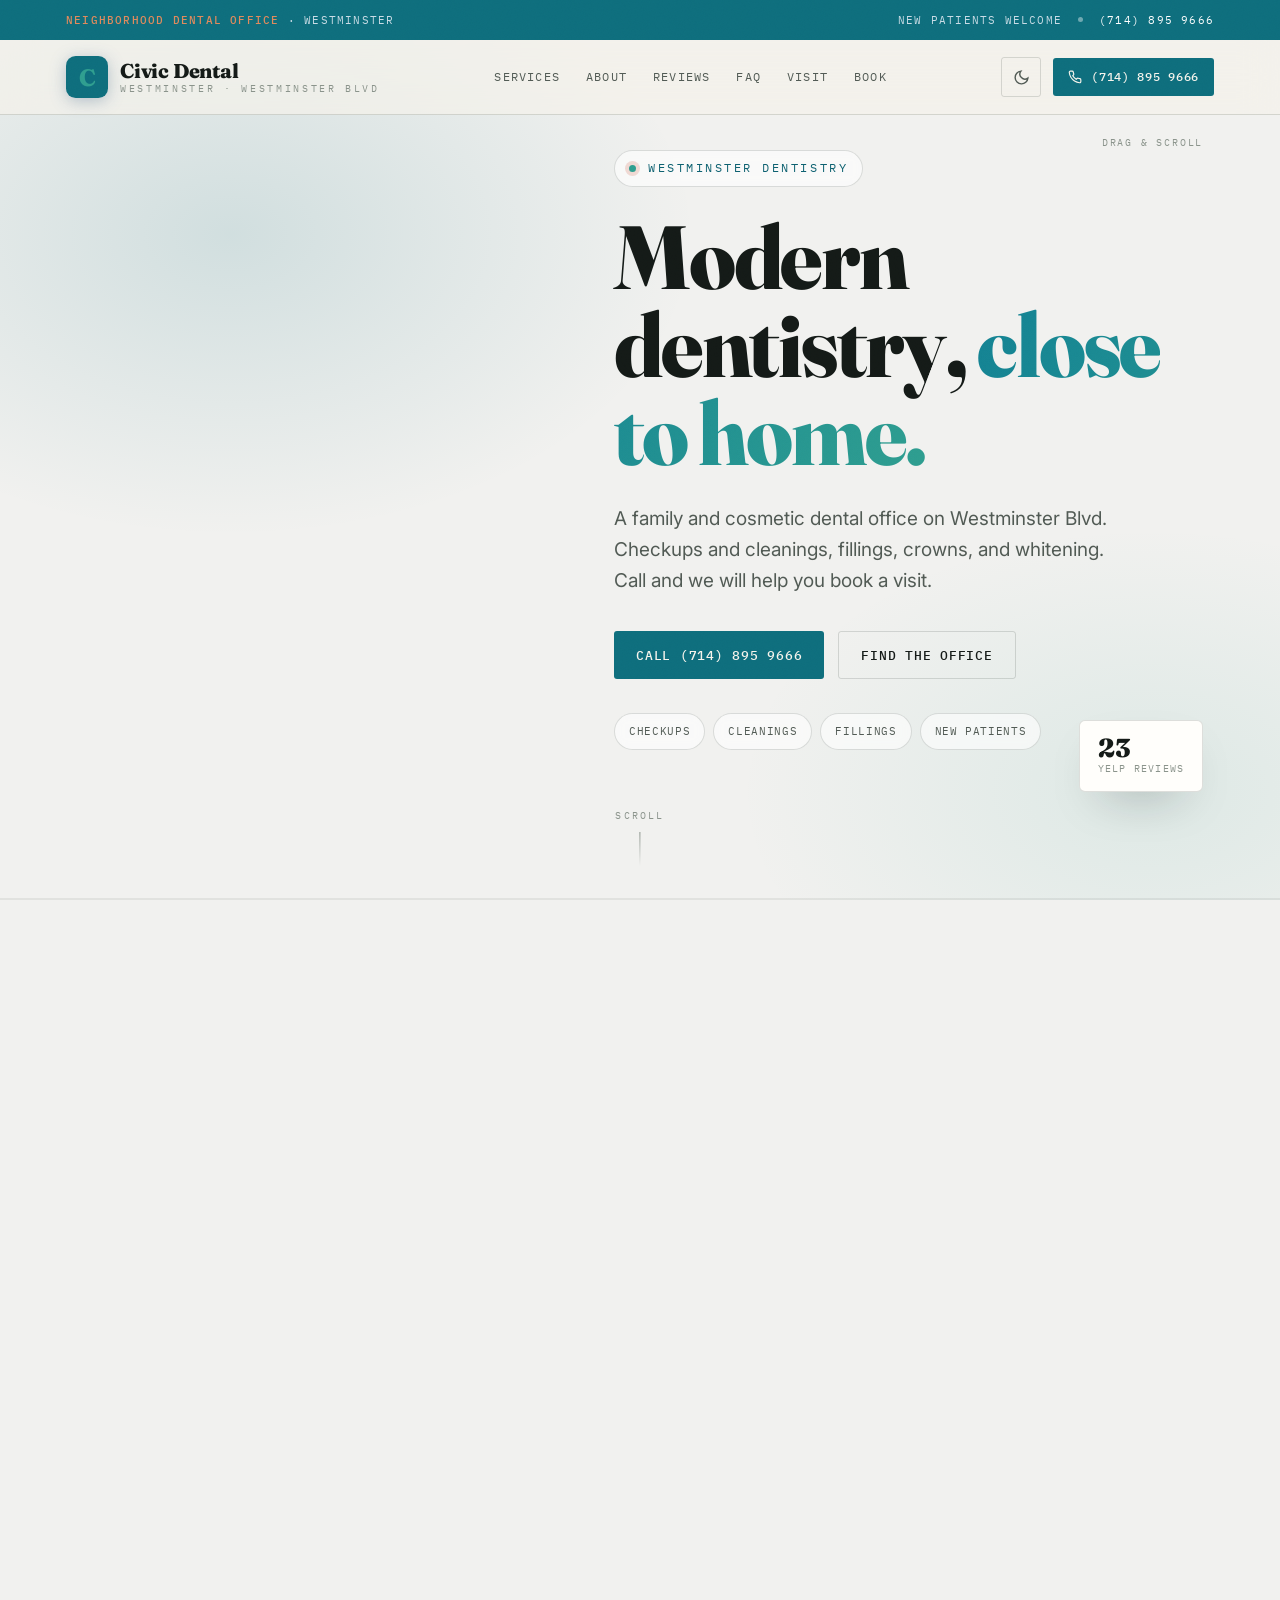
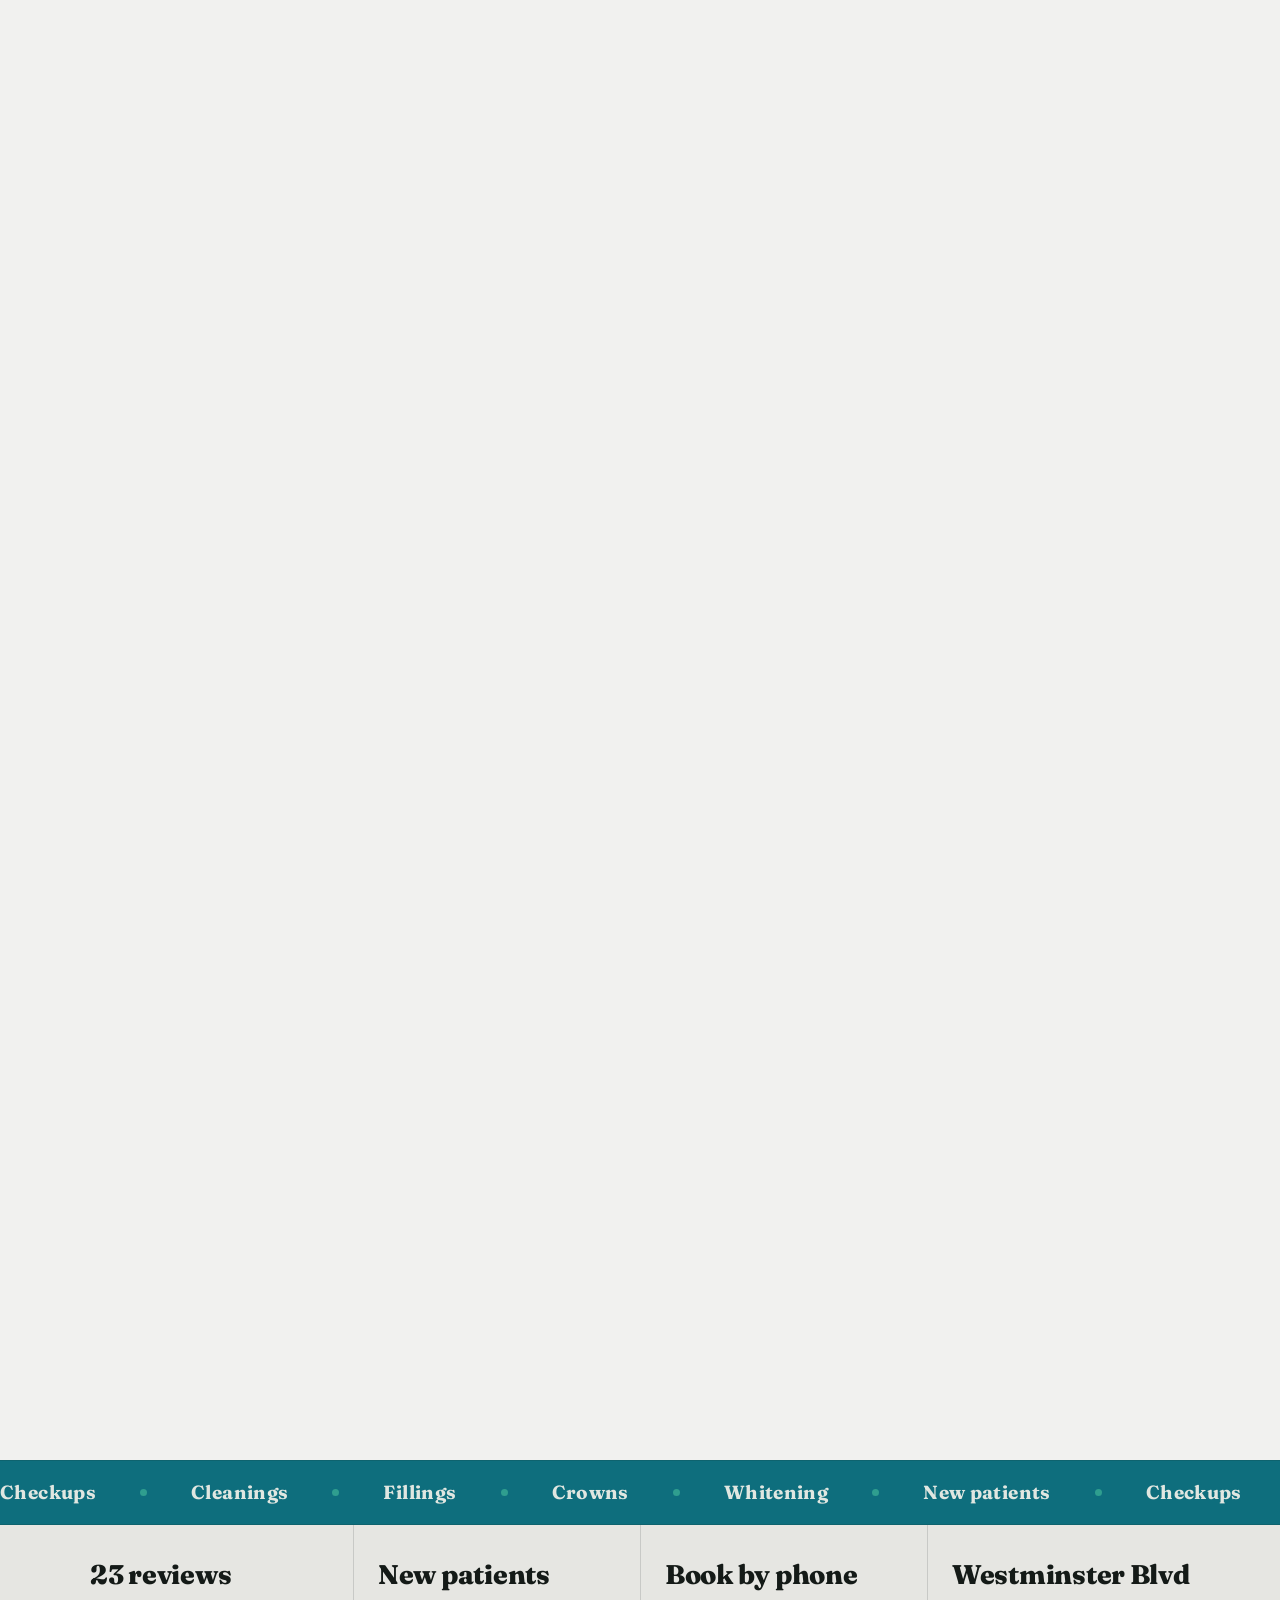
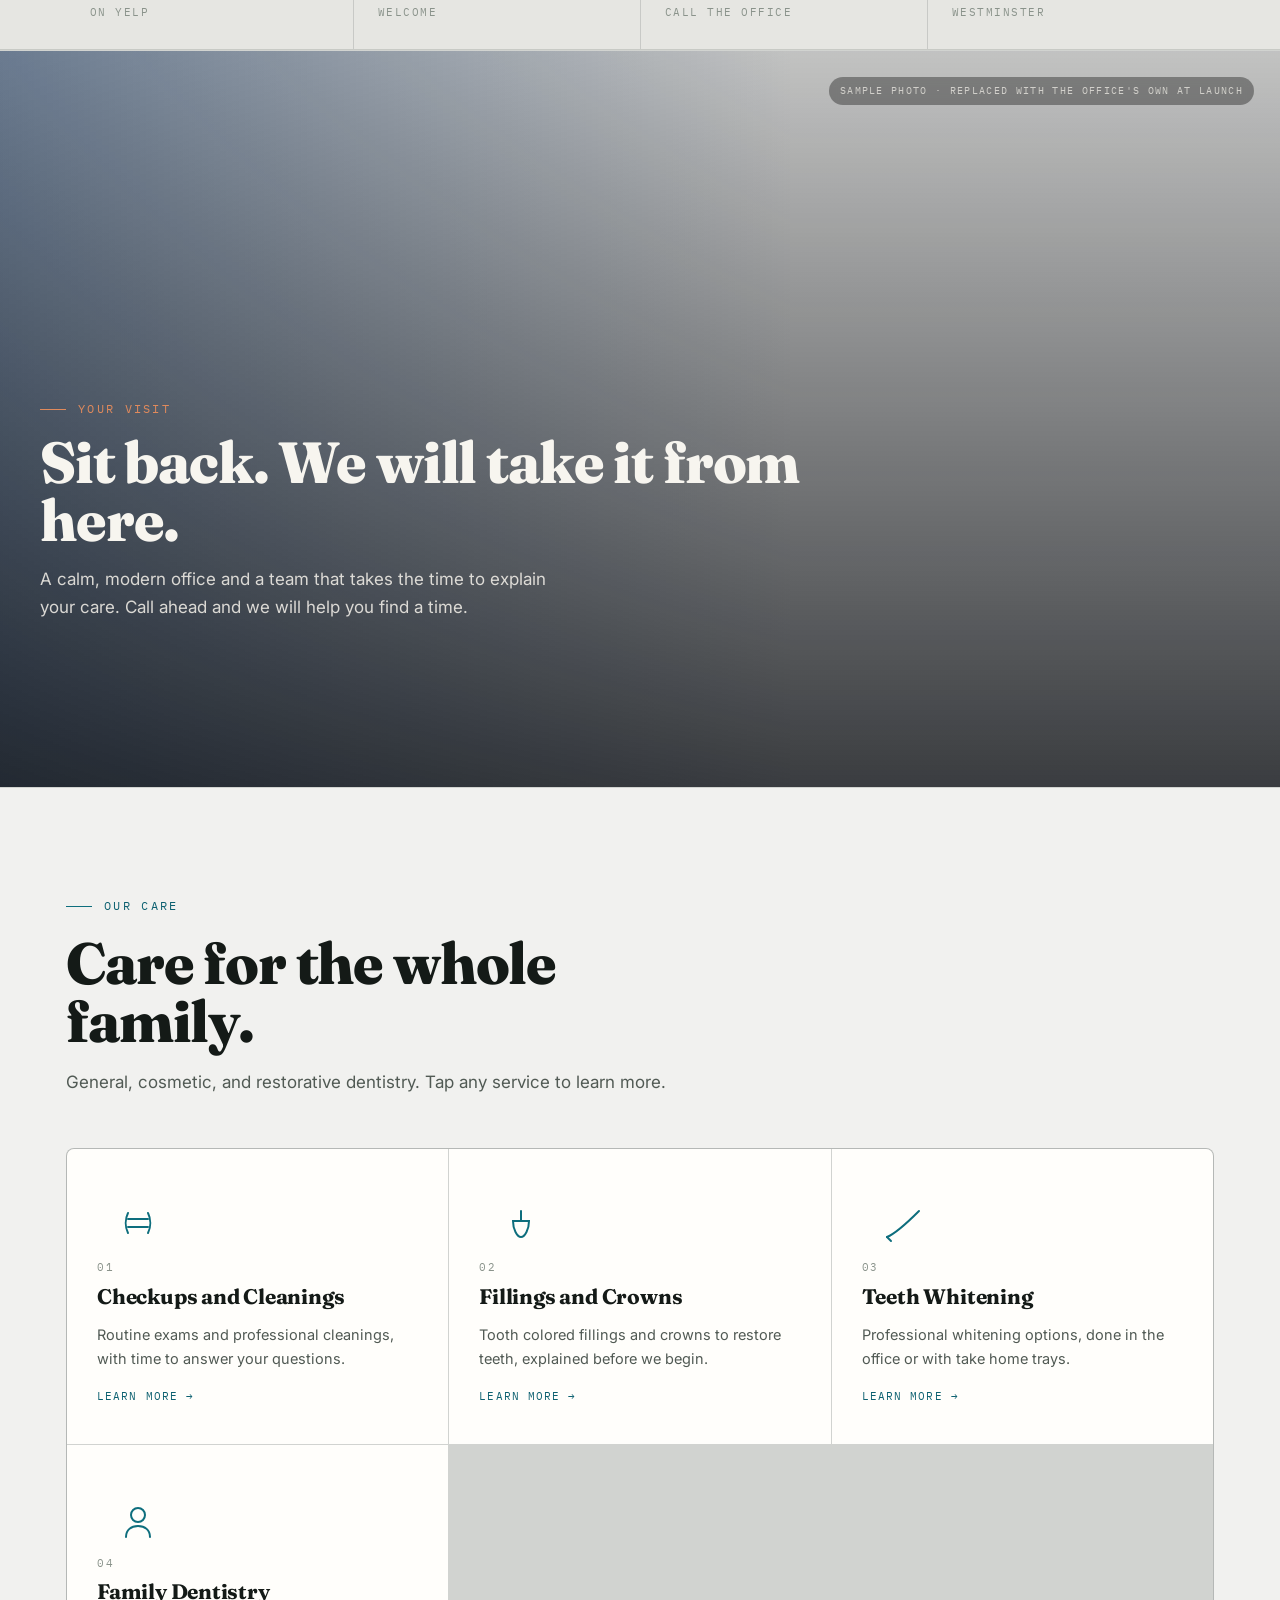
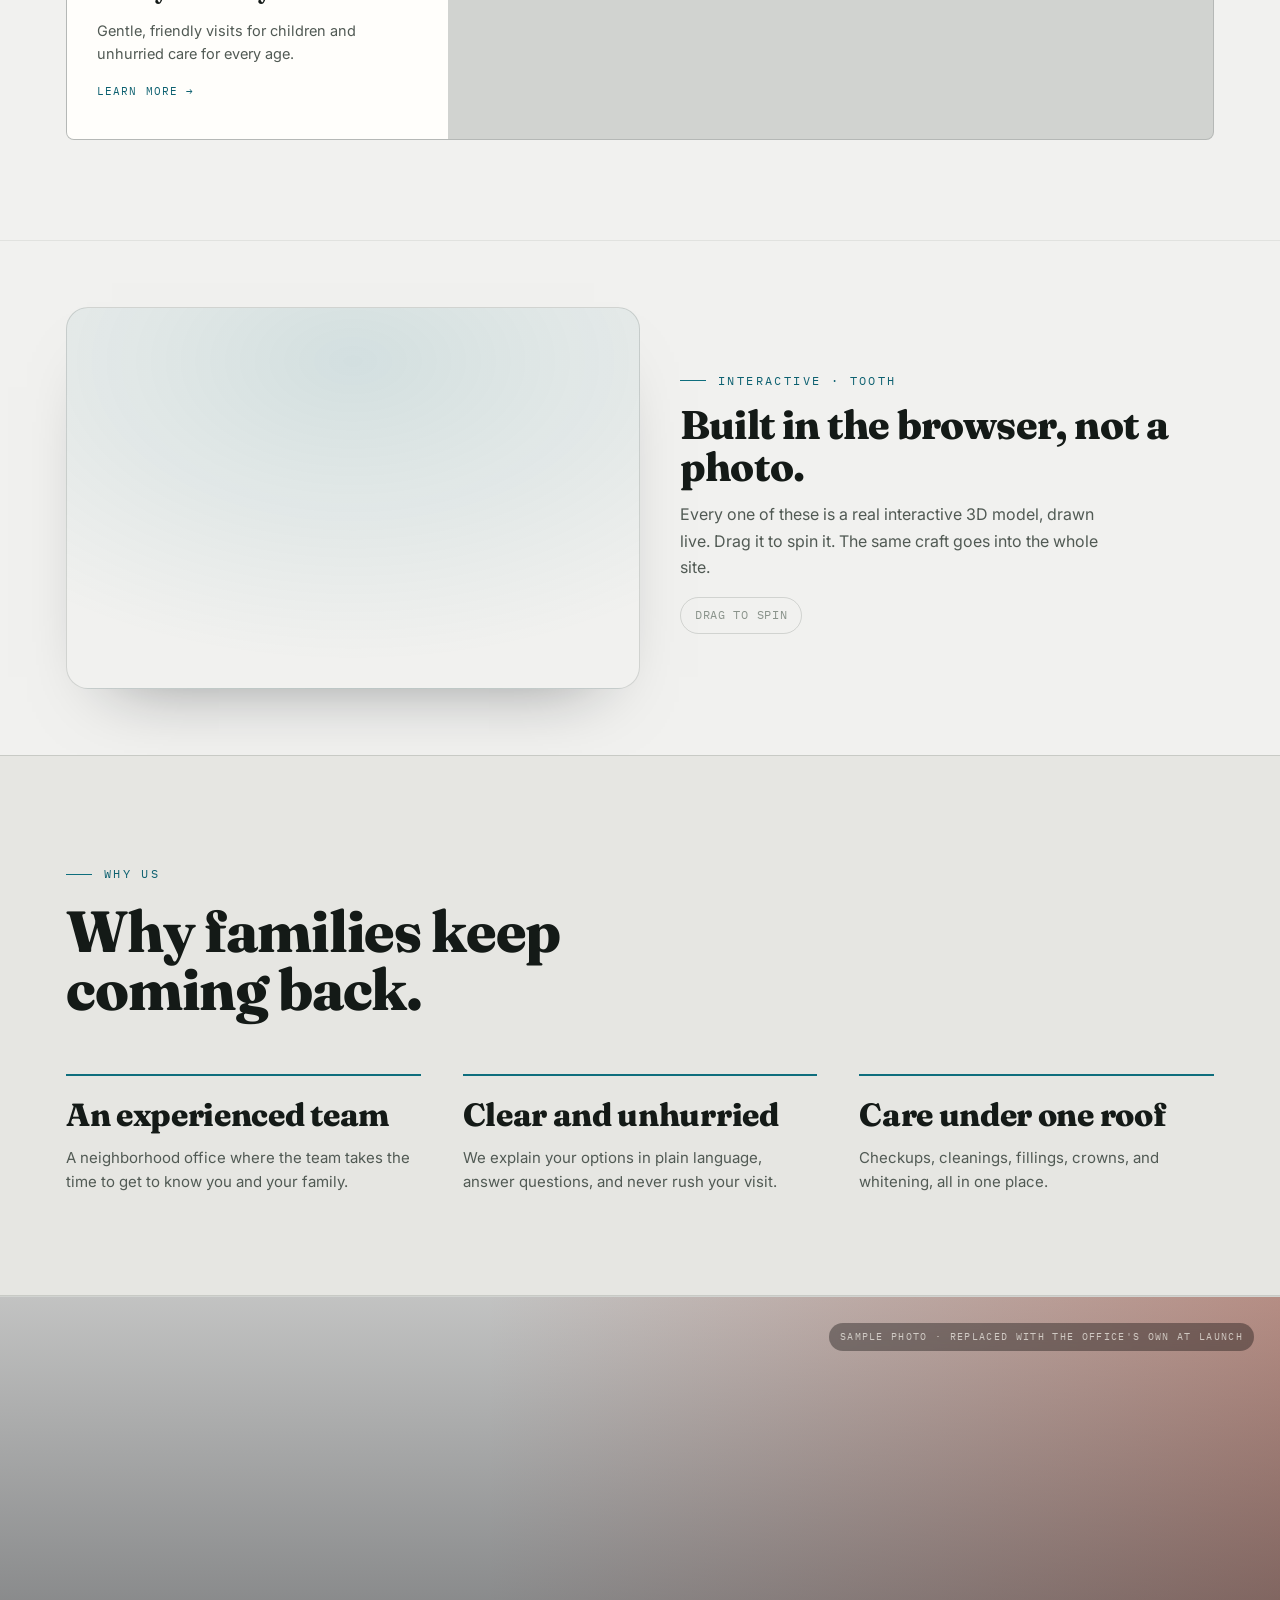
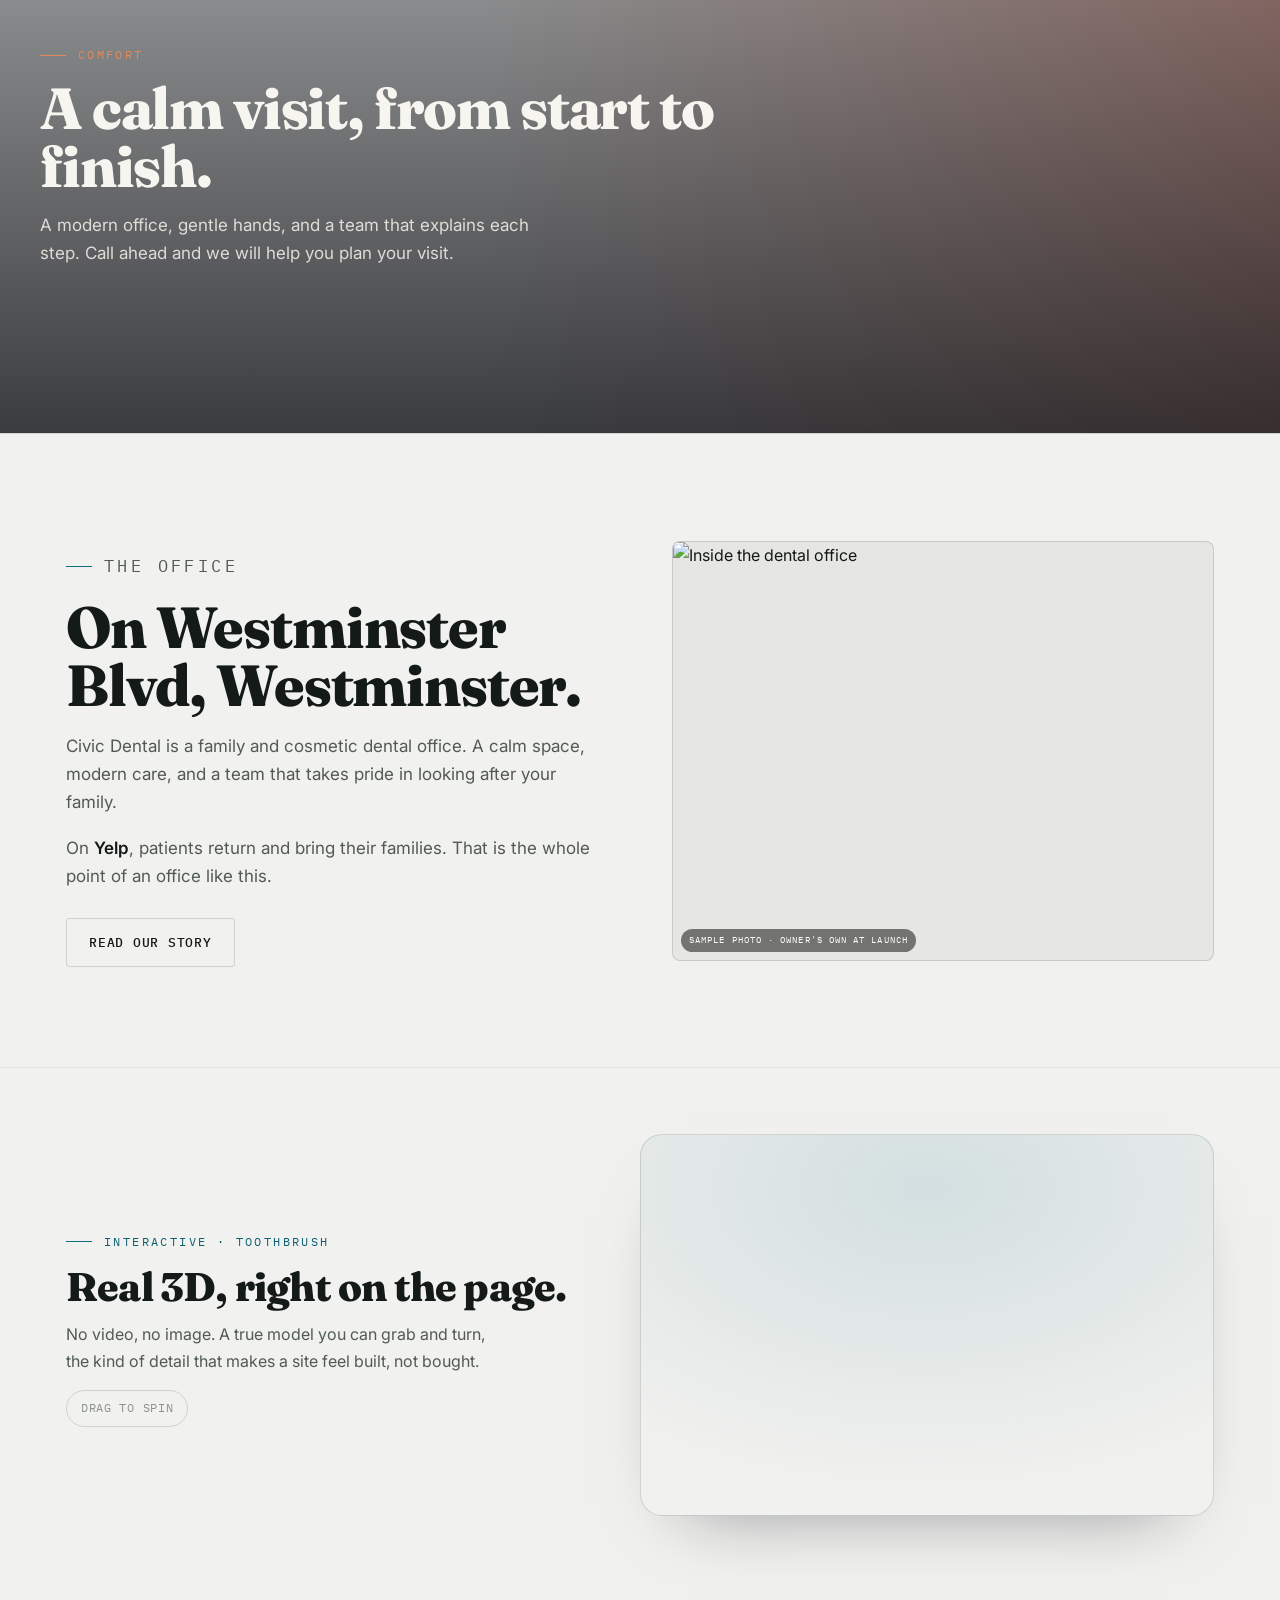
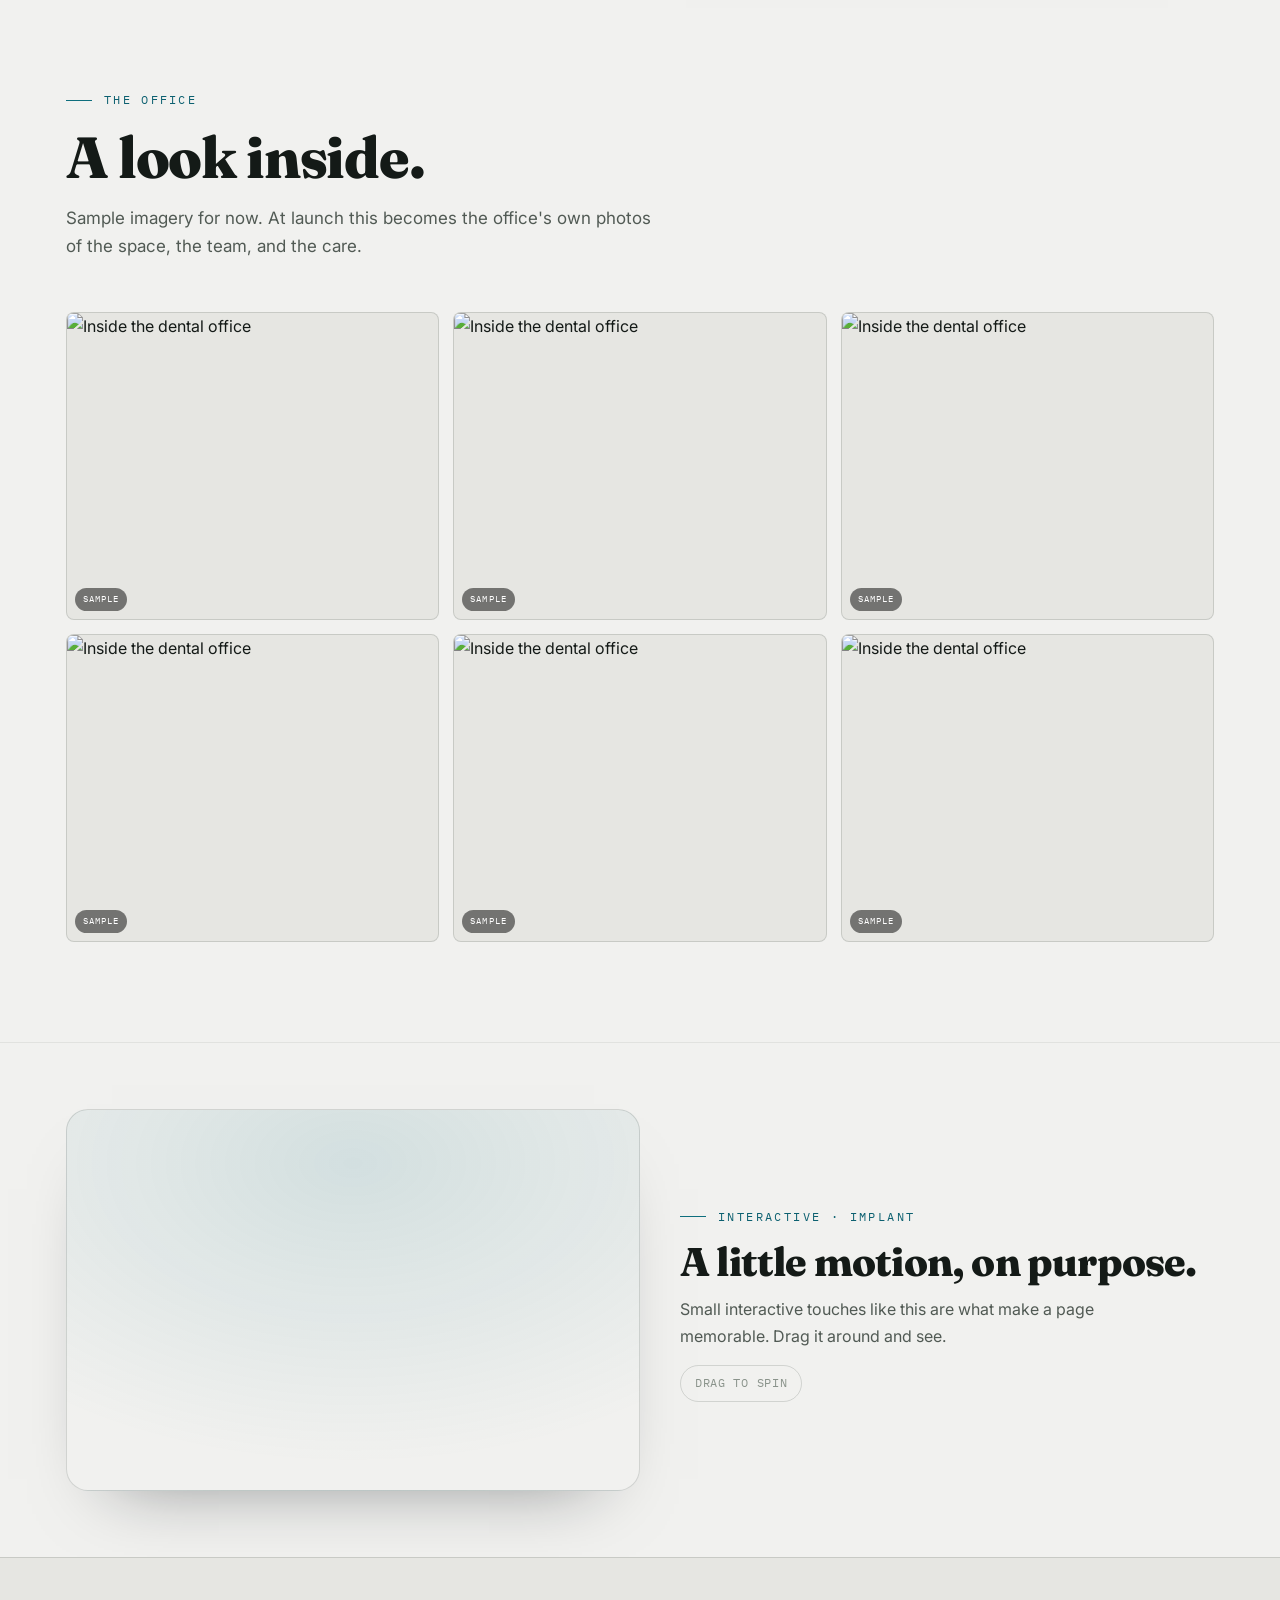
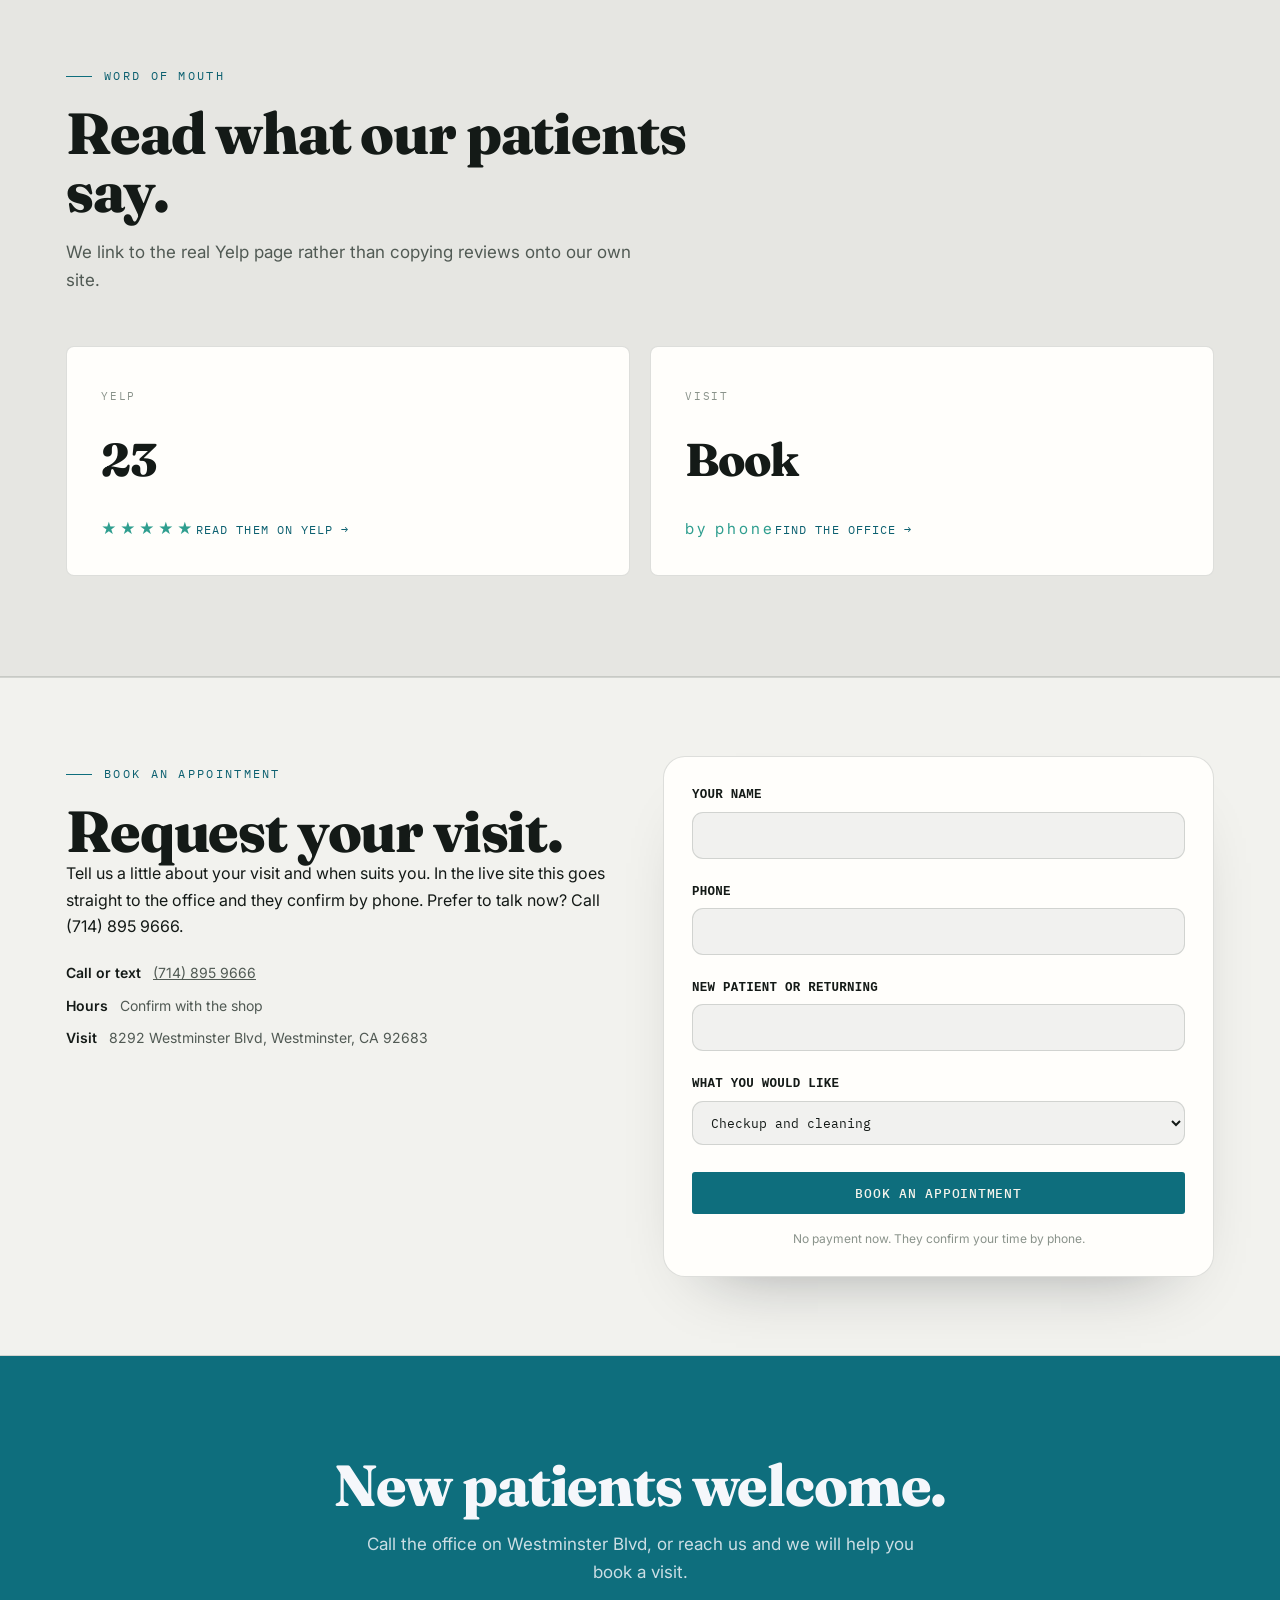
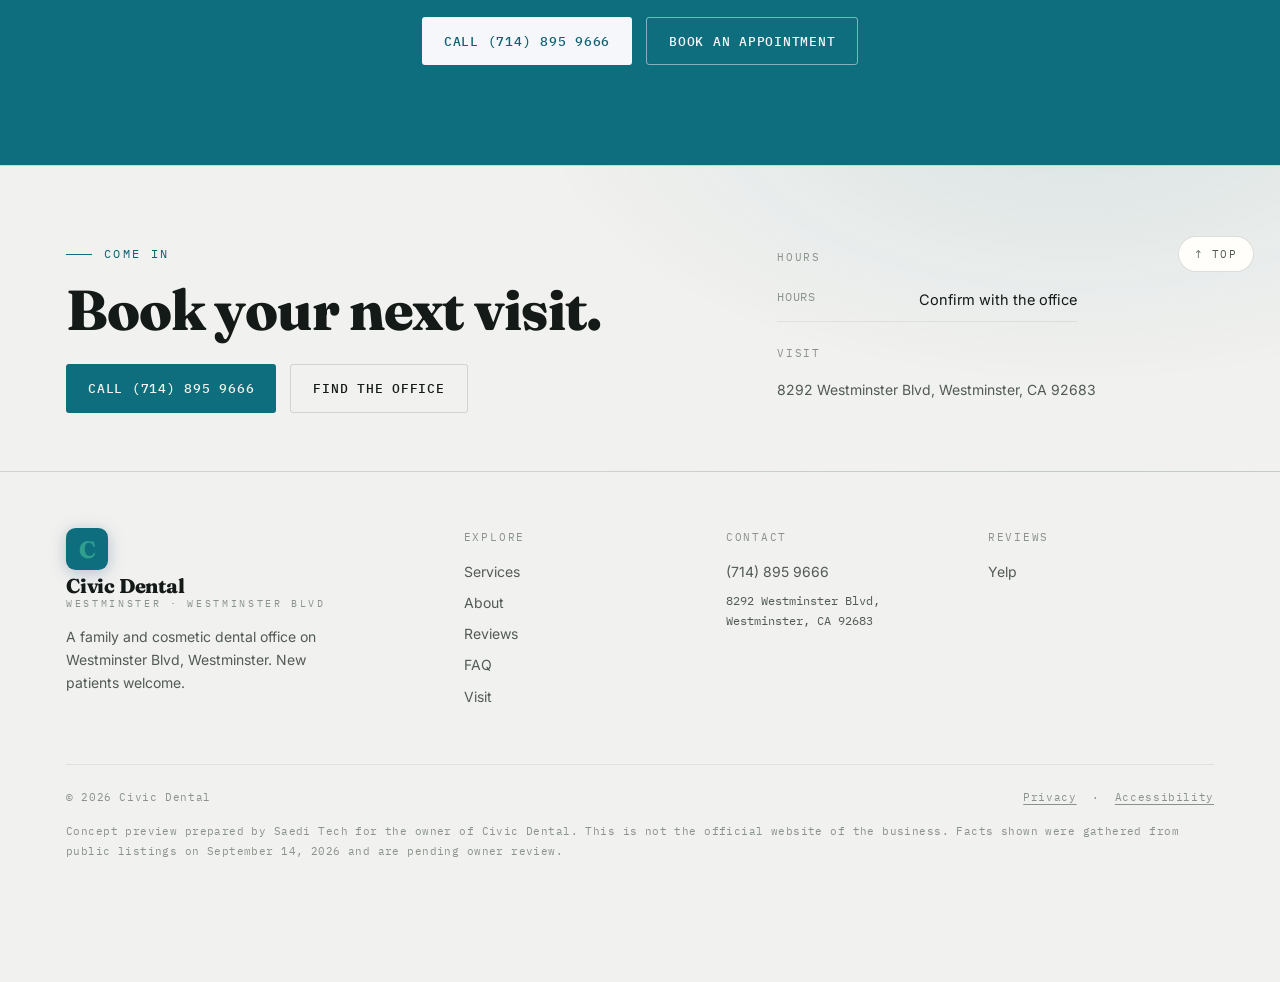
==== commit 28591588: "Fix 3D hero loading, page reveal, spread 3D across page, unique heroes, correct photos Co-Authored-B" ====
--- a/index.html
+++ b/index.html
@@ -20,7 +20,7 @@
 <nav class="top" aria-label="Main">
   <div class="wrap navin">
     <a class="logo" href="index.html" aria-label="Civic Dental, home"><svg class="emblem" viewBox="0 0 48 48" aria-hidden="true"><rect width="48" height="48" rx="11" fill="var(--indigo)"/><text x="24" y="34" font-size="27" text-anchor="middle" fill="var(--shu)" font-family="Fraunces,serif" font-weight="800">C</text></svg><span class="wm"><span class="n">Civic Dental</span><span class="s">Westminster · Westminster Blvd</span></span></a>
-    <div class="navlinks"><a href="services.html">Services</a><a href="about.html">About</a><a href="reviews.html">Reviews</a><a href="faq.html">FAQ</a><a href="visit.html">Visit</a></div>
+    <div class="navlinks"><a href="services.html">Services</a><a href="about.html">About</a><a href="reviews.html">Reviews</a><a href="faq.html">FAQ</a><a href="visit.html">Visit</a><a href="index.html#book">Book</a></div>
     <div class="navright">
       <button class="tgl" id="themeTgl" aria-label="Switch between day and night theme" aria-pressed="false"><svg id="icMoon" viewBox="0 0 24 24" fill="none" stroke="currentColor" stroke-width="2" stroke-linecap="round"><path d="M21 12.8A9 9 0 1 1 11.2 3a7 7 0 0 0 9.8 9.8z"/></svg><svg id="icSun" viewBox="0 0 24 24" fill="none" stroke="currentColor" stroke-width="2" stroke-linecap="round" style="display:none"><circle cx="12" cy="12" r="4"/><path d="M12 2v2M12 20v2M4.9 4.9l1.4 1.4M17.7 17.7l1.4 1.4M2 12h2M20 12h2M4.9 19.1l1.4-1.4M17.7 6.3l1.4-1.4"/></svg></button>
       <a class="btn btn-fill btn-sm" href="tel:+17148959666"><svg width="14" height="14" viewBox="0 0 24 24" fill="none" stroke="currentColor" stroke-width="2" stroke-linecap="round" aria-hidden="true"><path d="M22 16.9v3a2 2 0 0 1-2.2 2 19.8 19.8 0 0 1-8.6-3 19.5 19.5 0 0 1-6-6 19.8 19.8 0 0 1-3-8.7A2 2 0 0 1 4.1 2h3a2 2 0 0 1 2 1.7c.13 1 .36 1.9.7 2.8a2 2 0 0 1-.45 2.1L8.1 9.9a16 16 0 0 0 6 6l1.3-1.3a2 2 0 0 1 2.1-.45c.9.34 1.8.57 2.8.7A2 2 0 0 1 22 16.9z"/></svg><span class="lbl">(714) 895 9666</span></a>
@@ -33,10 +33,10 @@
   <button class="mclose" id="mclose" aria-label="Close menu">✕</button>
   <a href="services.html">Services</a><a href="about.html">About</a><a href="reviews.html">Reviews</a><a href="faq.html">FAQ</a><a href="visit.html">Visit</a><a href="tel:+17148959666">Call the office</a>
 </div>
-<header class="hero scroll3d" id="top">
+<header class="hero scroll3d hl-left hb-2" id="top">
   <div class="sticky">
     <div class="hero-bg" aria-hidden="true"></div>
-    <canvas id="gl" data-obj="tooth" data-accent="0e6e7d" aria-hidden="true"></canvas>
+    <canvas id="gl" data-obj="tooth" data-accent="0e6e7d" data-side="left" aria-hidden="true"></canvas>
     <div class="hero-fb" aria-hidden="true"></div>
     <div class="wrap herogrid">
       <div class="hero-copy" id="stageA">
@@ -145,7 +145,26 @@
     </div>
   </div>
 </section>
-<section class="ctaband"><div class="wrap"><h2 class="up">New patients welcome.</h2><p class="up">Call the office on Westminster Blvd, or reach us and we will help you book a visit.</p><div class="cta up"><a class="btn btn-fill" href="tel:+17148959666">Call (714) 895 9666</a><a class="btn btn-line" href="visit.html">Get directions</a></div></div></section>
+<section id="book" class="bookband">
+  <div class="wrap bookgrid">
+    <div class="bookcopy">
+      <p class="kick up">Book an appointment</p>
+      <h2 class="up">Request your visit.</h2>
+      <p class="up">Tell us a little about your visit and when suits you. In the live site this goes straight to the office and they confirm by phone. Prefer to talk now? Call (714) 895 9666.</p>
+      <div class="bookfacts up"><span><b>Call or text</b> &nbsp; <a href="tel:+17148959666">(714) 895 9666</a></span><span><b>Hours</b> &nbsp; Confirm with the shop</span><span><b>Visit</b> &nbsp; 8292 Westminster Blvd, Westminster, CA 92683</span></div>
+    </div>
+    <form id="bookform" class="bookform up" novalidate>
+      <input type="text" id="f-web" class="hp" tabindex="-1" autocomplete="off" aria-hidden="true" placeholder="Leave blank">
+      <label>Your name<input id="f-name" type="text" autocomplete="name" required></label>
+      <label>Phone<input id="f-phone" type="tel" autocomplete="tel" required></label>
+      <label>New patient or returning<input id="f-car" type="text" required></label>
+      <label>What you would like<select id="f-svc"><option>Checkup and cleaning</option><option>New patient exam</option><option>Filling or crown</option><option>Whitening</option><option>Something else</option></select></label>
+      <button class="btn btn-fill" type="submit">Book an appointment</button>
+      <p class="bookmini">No payment now. They confirm your time by phone.</p>
+    </form>
+  </div>
+</section>
+<section class="ctaband"><div class="wrap"><h2 class="up">New patients welcome.</h2><p class="up">Call the office on Westminster Blvd, or reach us and we will help you book a visit.</p><div class="cta up"><a class="btn btn-fill" href="tel:+17148959666">Call (714) 895 9666</a><a class="btn btn-line" href="#book">Book an appointment</a></div></div></section>
 </main><script type="module" src="assets/hero3d-generic.js?v=2"></script><script type="module" src="assets/objects3d.js?v=2"></script><footer>
   <button class="backtop" id="backtop" aria-label="Back to top">↑ Top</button>
   <div class="foot-hero"><div class="wrap"><div class="foot-top">
--- a/assets/site.css
+++ b/assets/site.css
@@ -386,3 +386,28 @@
 .obj3dband .o3b-copy p{color:var(--muted);max-width:42ch;margin-bottom:16px}
 .obj3dband .o3b-copy .drag{display:inline-flex;align-items:center;gap:8px;font-family:'IBM Plex Mono',monospace;font-size:11.5px;letter-spacing:.06em;text-transform:uppercase;color:var(--faint);border:1px solid var(--line);border-radius:40px;padding:8px 14px}
 @media(max-width:820px){.obj3dband{padding:44px 0}.obj3dband .o3b-art{order:0!important;flex-basis:100%}.obj3dband canvas.obj3d{height:300px}}
+
+/* ---- booking ---- */
+.bookband{padding:78px 0;background:var(--card2);border-top:1px solid var(--line);border-bottom:1px solid var(--line)}
+.bookband .bookgrid{display:grid;grid-template-columns:1fr 1fr;gap:46px;align-items:start}
+.bookband .bookfacts{margin-top:22px;display:flex;flex-direction:column;gap:9px;color:var(--muted);font-size:14px}
+.bookband .bookfacts b{color:var(--text);font-weight:600}
+.bookform{background:var(--card);border:1px solid var(--line);border-radius:22px;padding:28px;display:flex;flex-direction:column;gap:15px;box-shadow:0 34px 70px -48px rgba(15,20,26,.45);position:relative}
+.bookform label{display:flex;flex-direction:column;gap:6px;font-size:12.5px;font-weight:600;letter-spacing:.02em;color:var(--text)}
+.bookform input,.bookform select{font:inherit;font-weight:400;padding:12px 14px;border:1px solid var(--line);border-radius:11px;background:var(--bg);color:var(--text)}
+.bookform input:focus,.bookform select:focus{outline:2px solid var(--indigo);outline-offset:1px}
+.bookform .hp{position:absolute;left:-9999px;width:1px;height:1px;overflow:hidden}
+.bookform button{margin-top:4px}
+.bookform .bookmini{font-size:12px;color:var(--faint);margin:0;text-align:center}
+.form-done{text-align:center;padding:26px 10px}
+.form-done .ok{width:54px;height:54px;border-radius:50%;background:var(--indigo);color:var(--btn-tx);display:grid;place-items:center;font-size:27px;margin:0 auto 14px}
+.form-done h3{margin-bottom:8px}.form-done p{color:var(--muted);font-size:14px}
+@media(max-width:820px){.bookband .bookgrid{grid-template-columns:1fr;gap:28px}}
+
+/* ---- hero layout + background variants (diversify) ---- */
+.hero.hl-left .hero-copy{margin-left:auto;margin-right:0}
+.hero.hl-left .callouts{left:auto;right:26px}
+.hero.hb-2 .hero-bg{background:radial-gradient(52% 48% at 18% 26%,var(--hero-a),transparent 70%),radial-gradient(46% 42% at 90% 88%,var(--hero-b),transparent 70%),var(--bg)}
+.hero.hb-3 .hero-bg{background:linear-gradient(125deg,var(--hero-a),transparent 52%),radial-gradient(48% 58% at 86% 16%,var(--hero-b),transparent 72%),var(--bg)}
+.hero.hb-grid .hero-bg{background-image:radial-gradient(58% 52% at 72% 36%,var(--hero-a),transparent 70%),linear-gradient(var(--line2) 1px,transparent 1px),linear-gradient(90deg,var(--line2) 1px,transparent 1px);background-size:auto,46px 46px,46px 46px;background-color:var(--bg)}
+.hero.hb-diag .hero-bg{background:repeating-linear-gradient(45deg,var(--hero-a) 0,var(--hero-a) 2px,transparent 2px,transparent 26px),radial-gradient(50% 52% at 18% 82%,var(--hero-b),transparent 72%),var(--bg)}
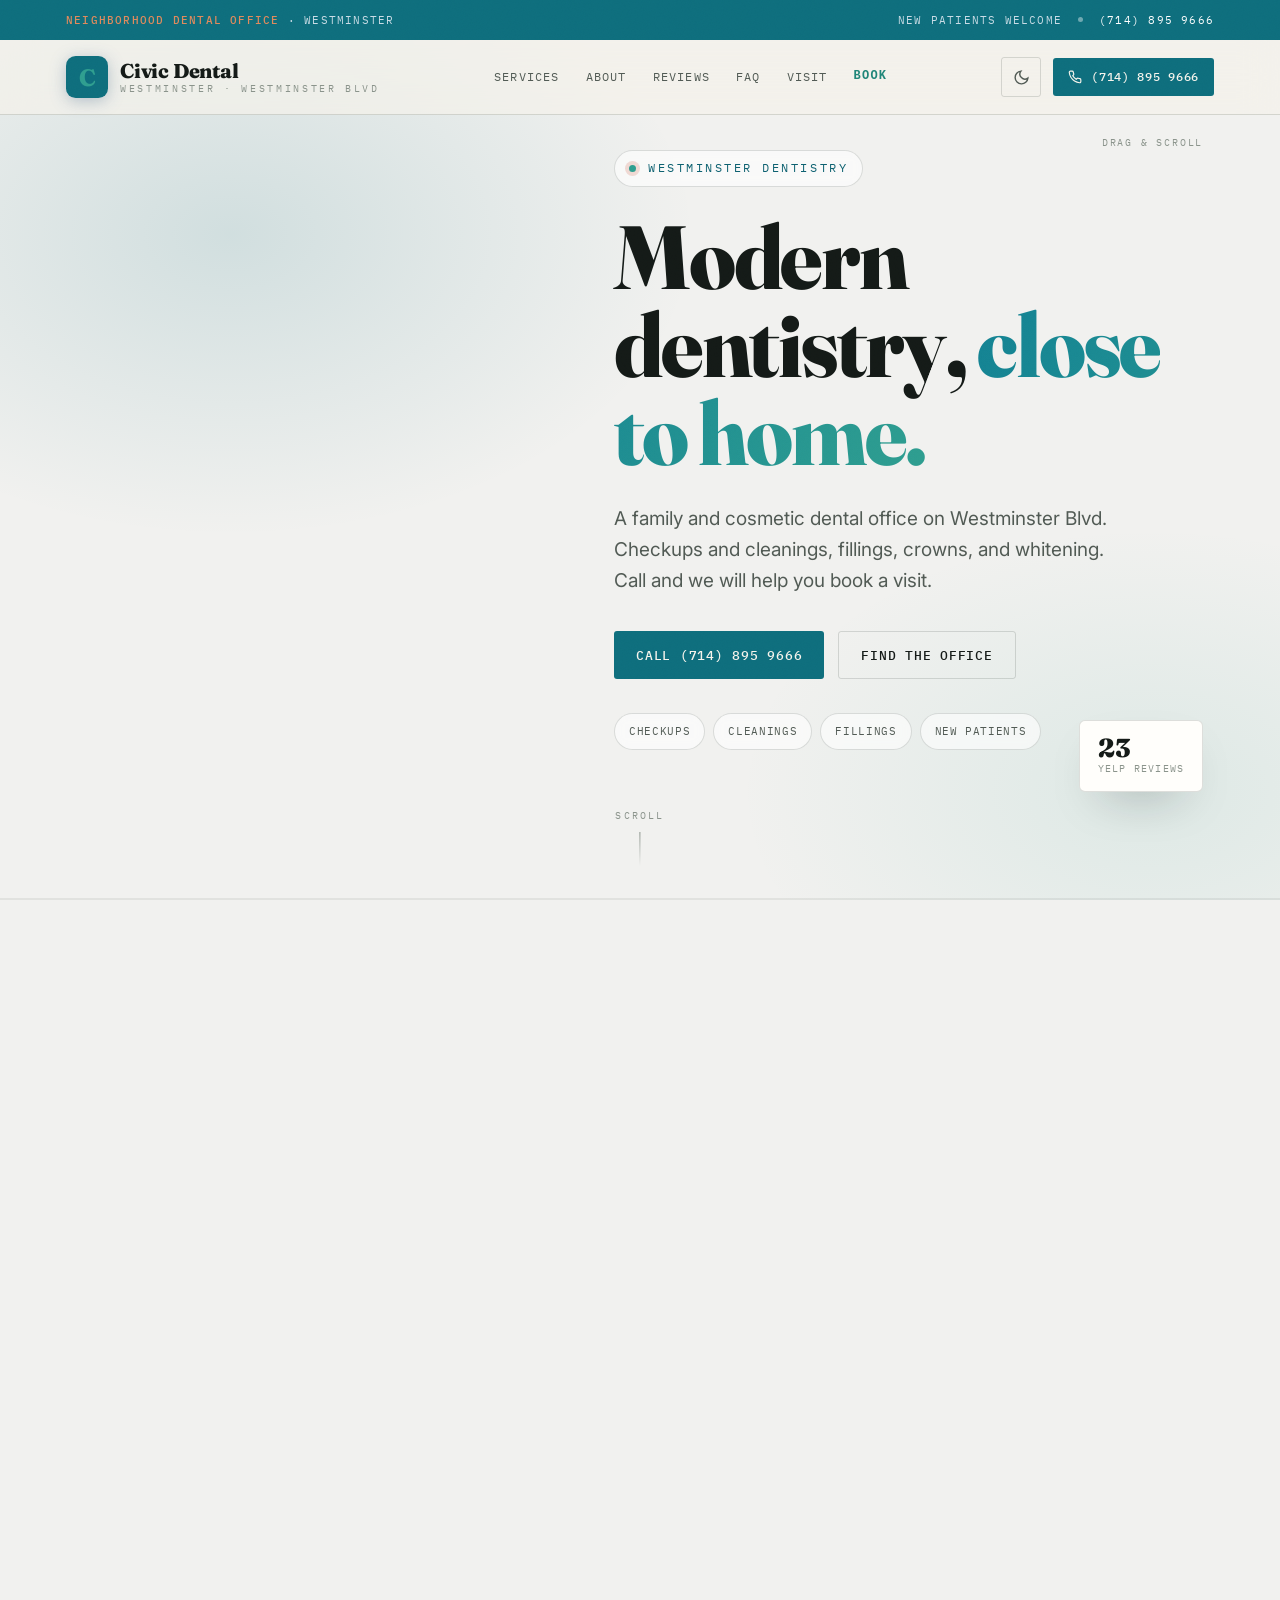
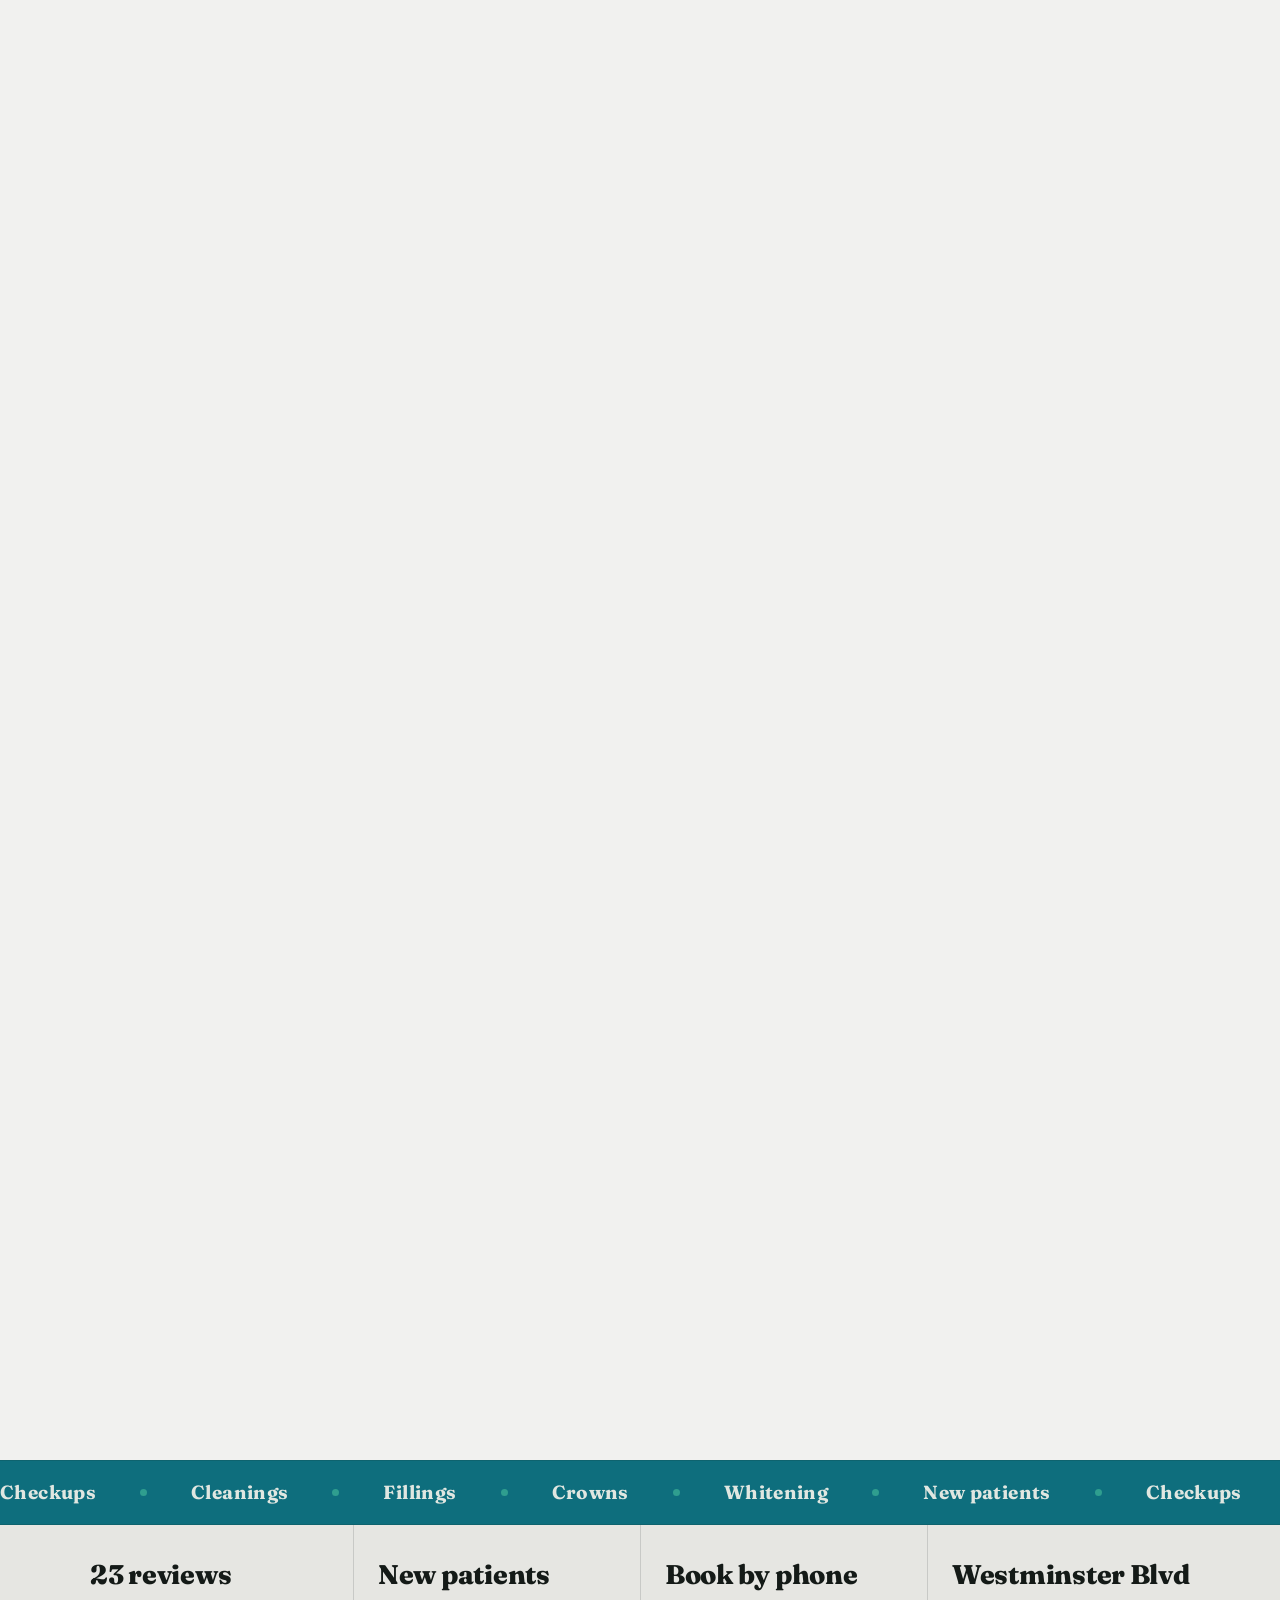
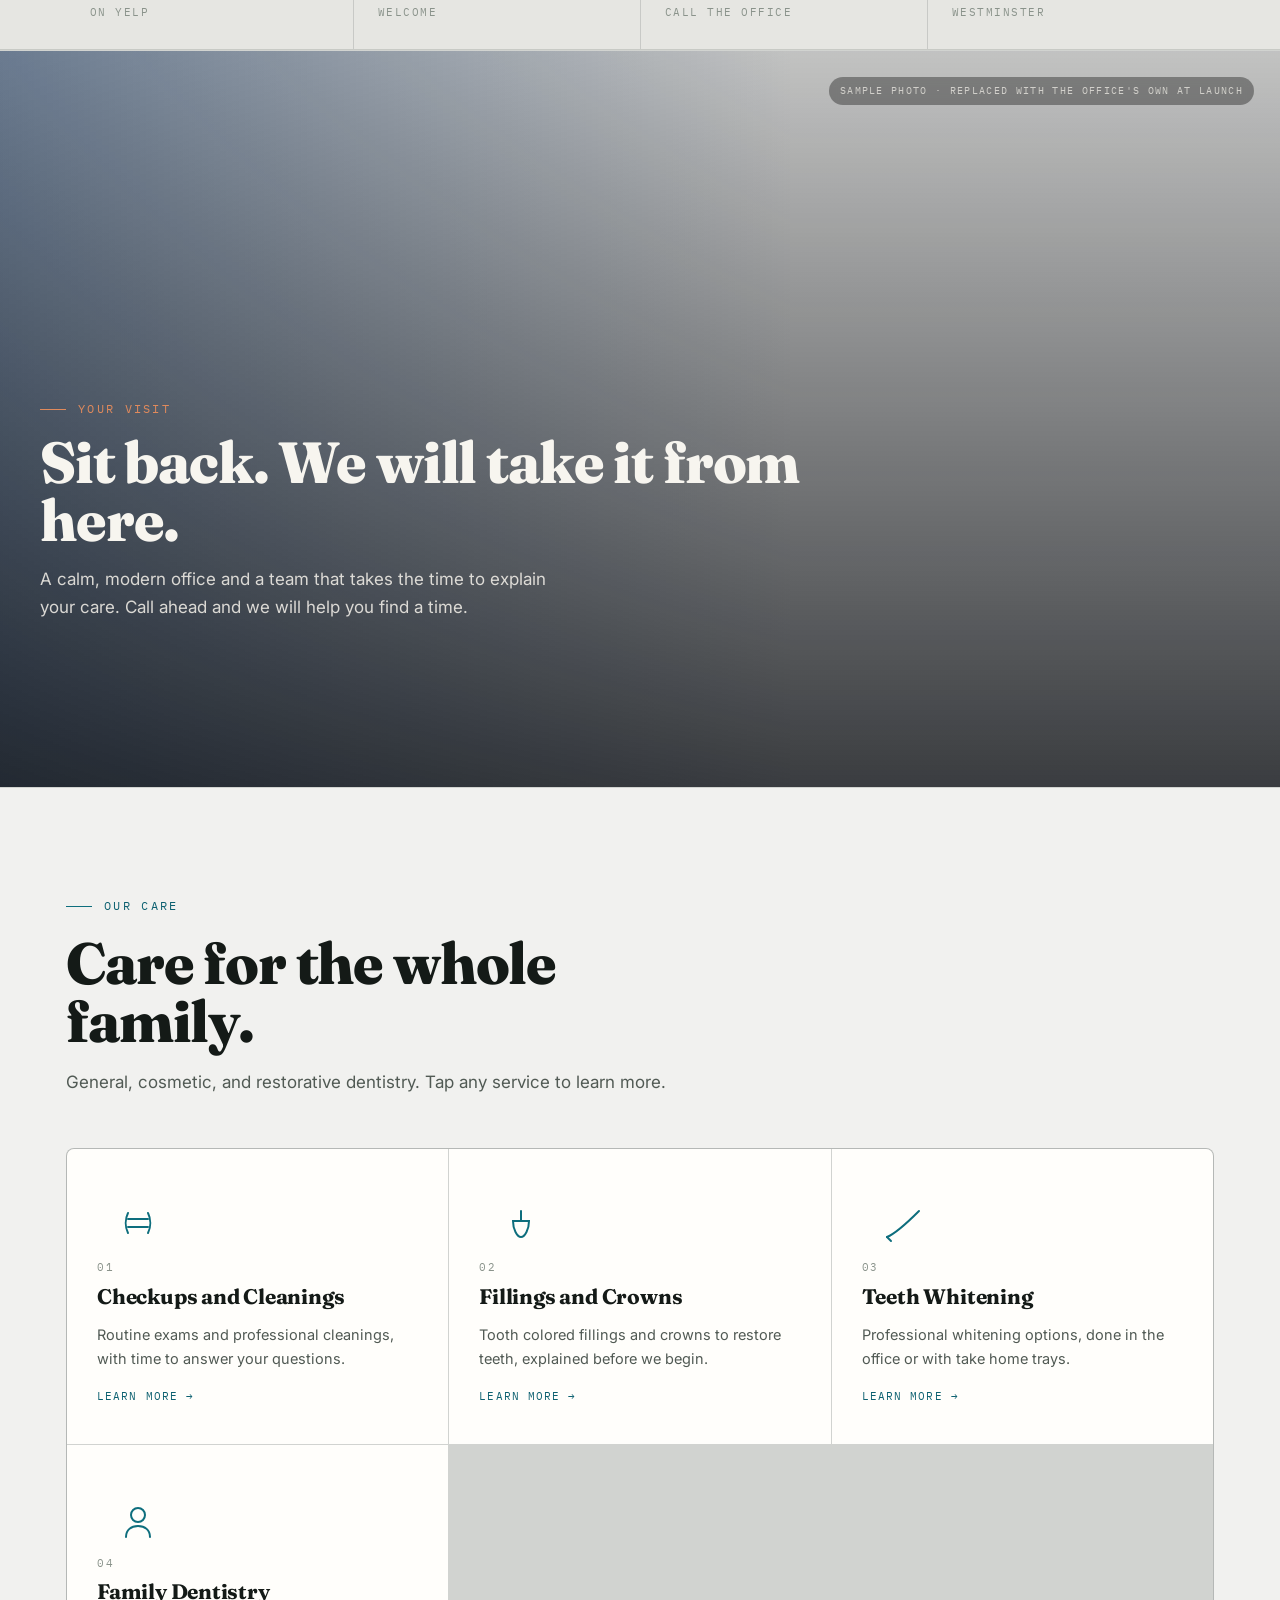
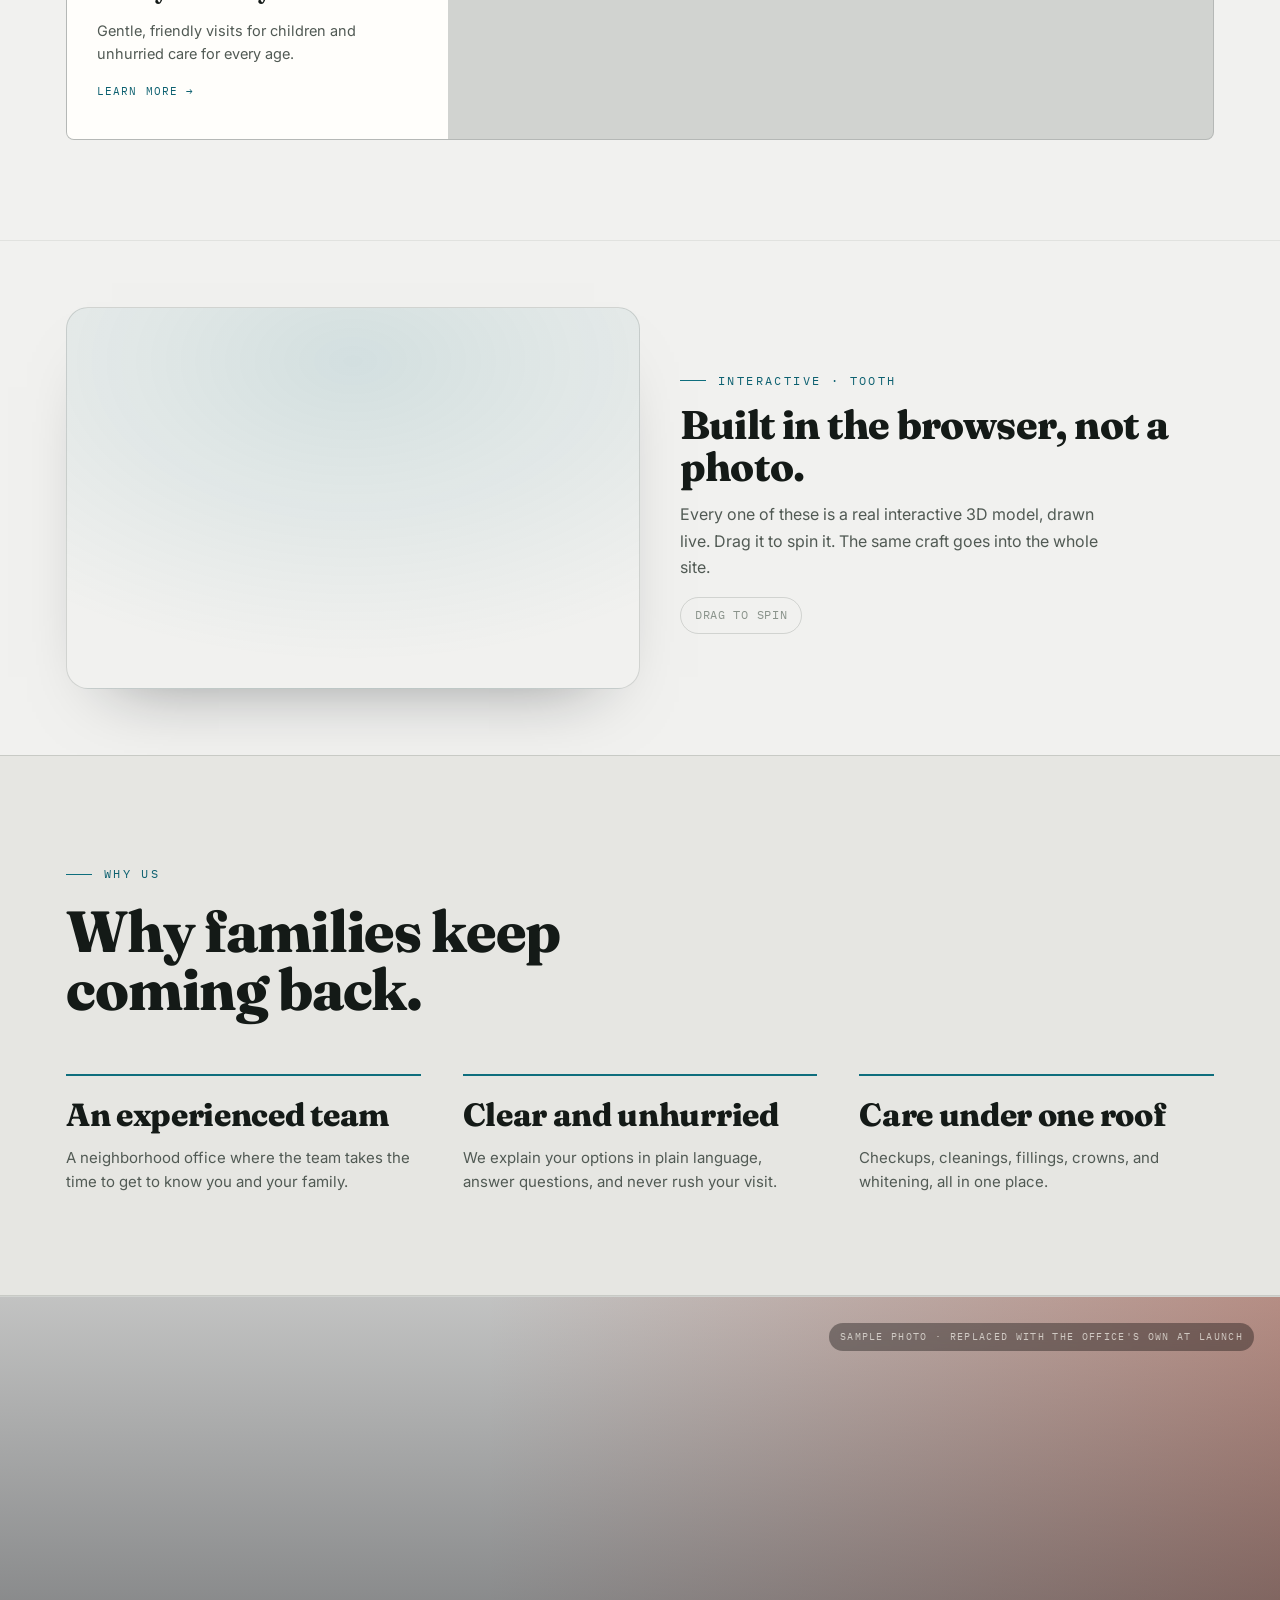
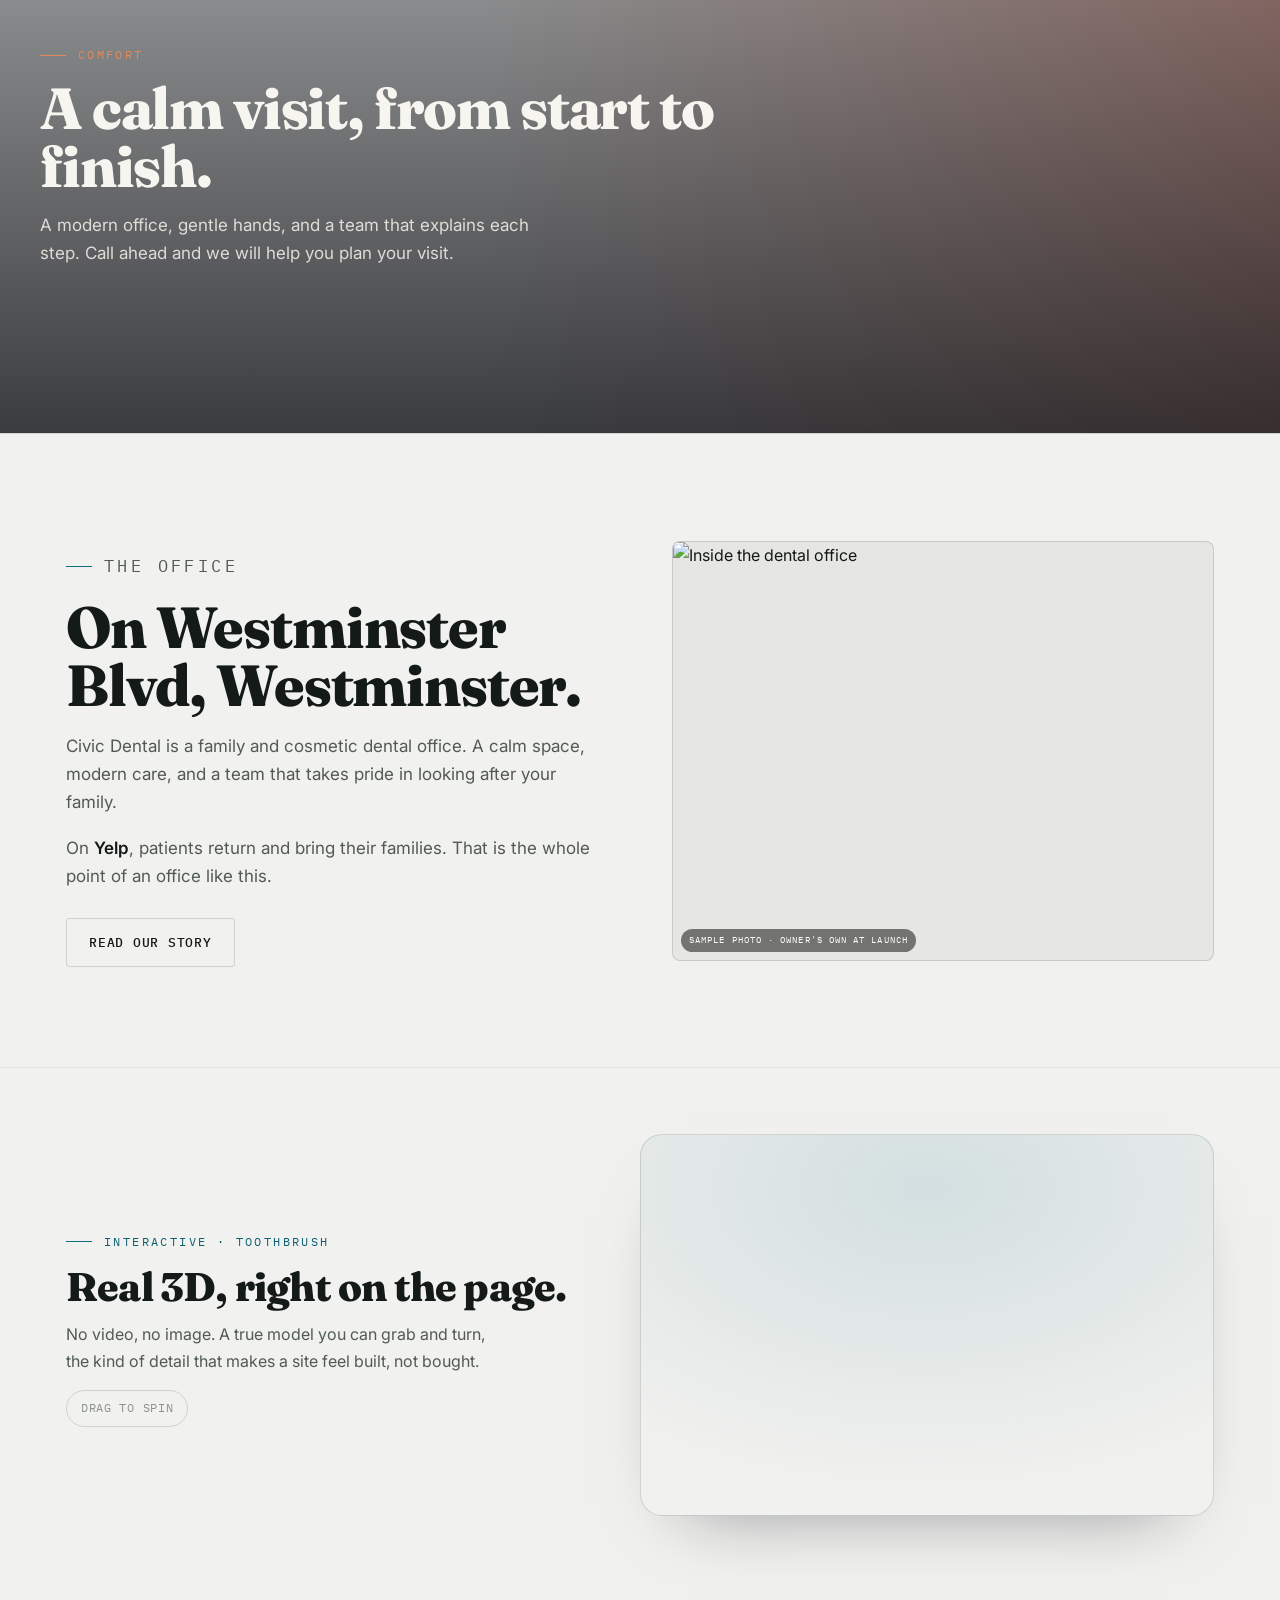
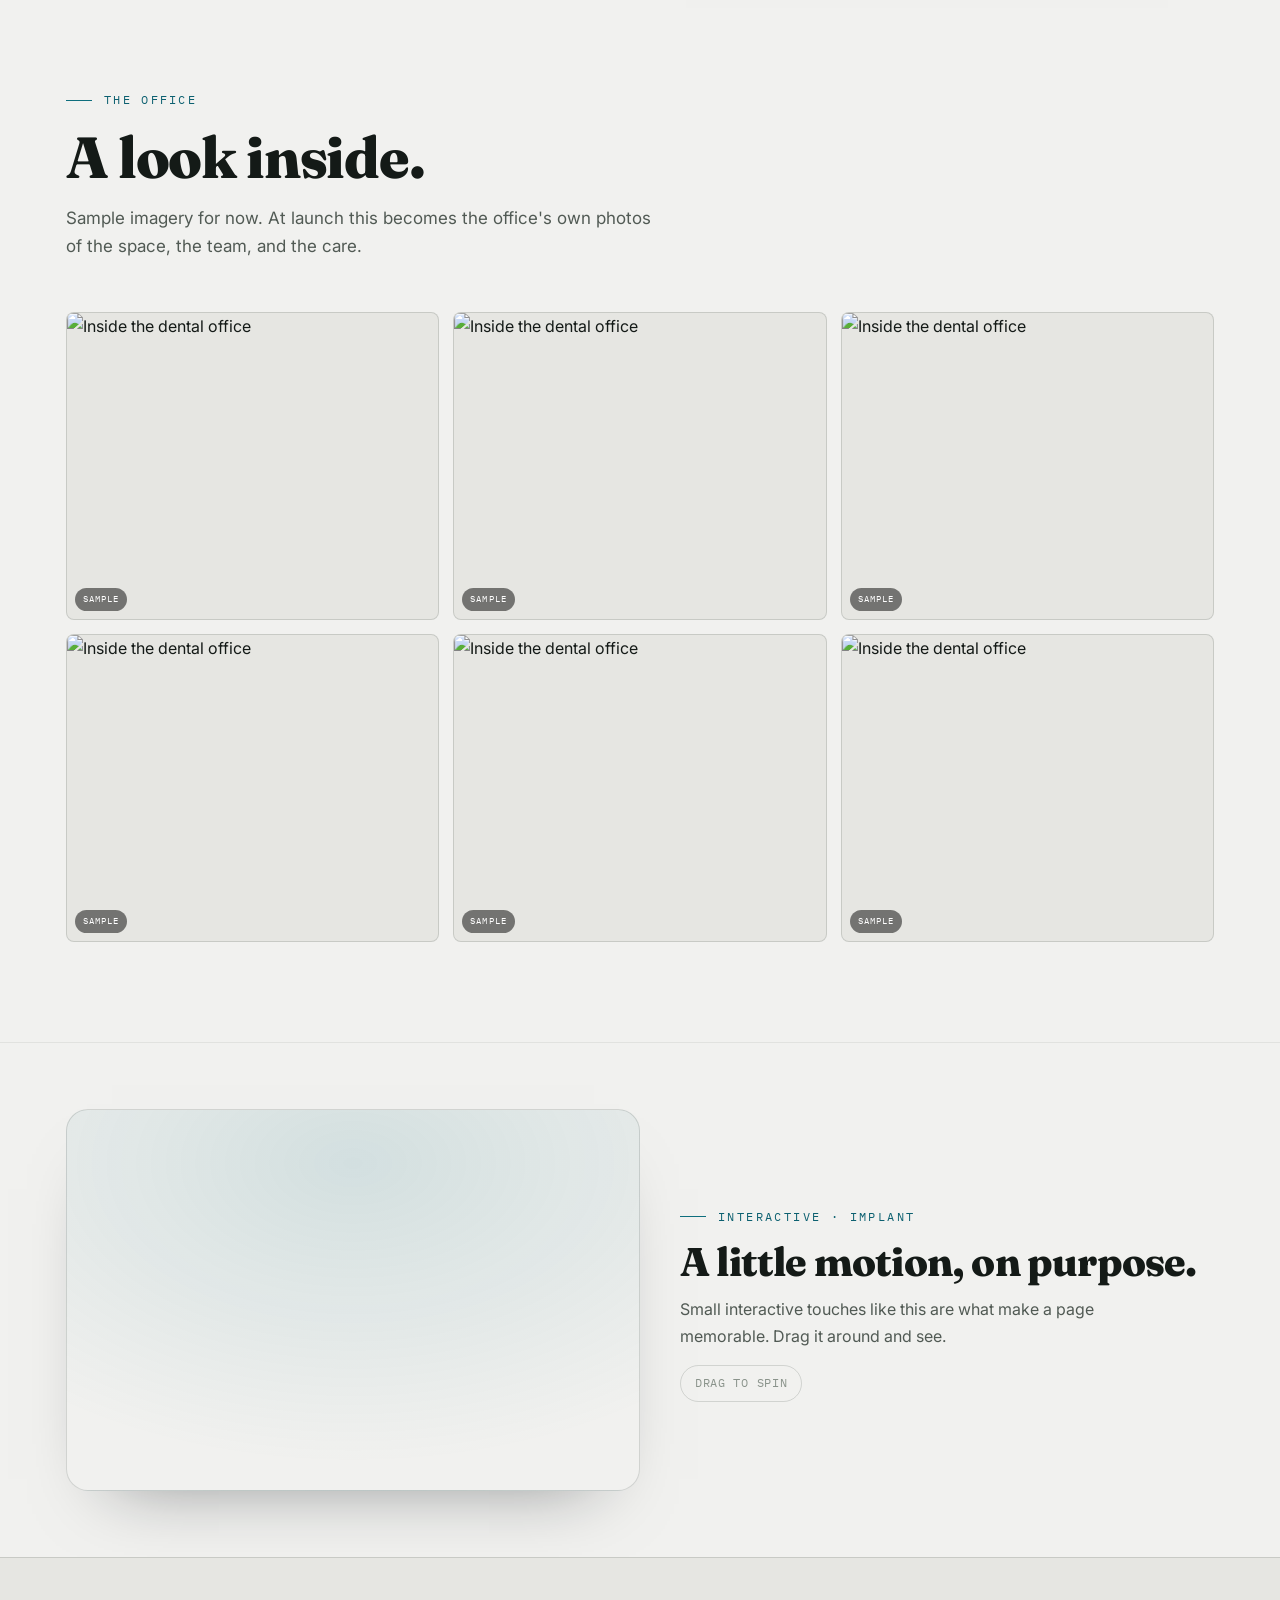
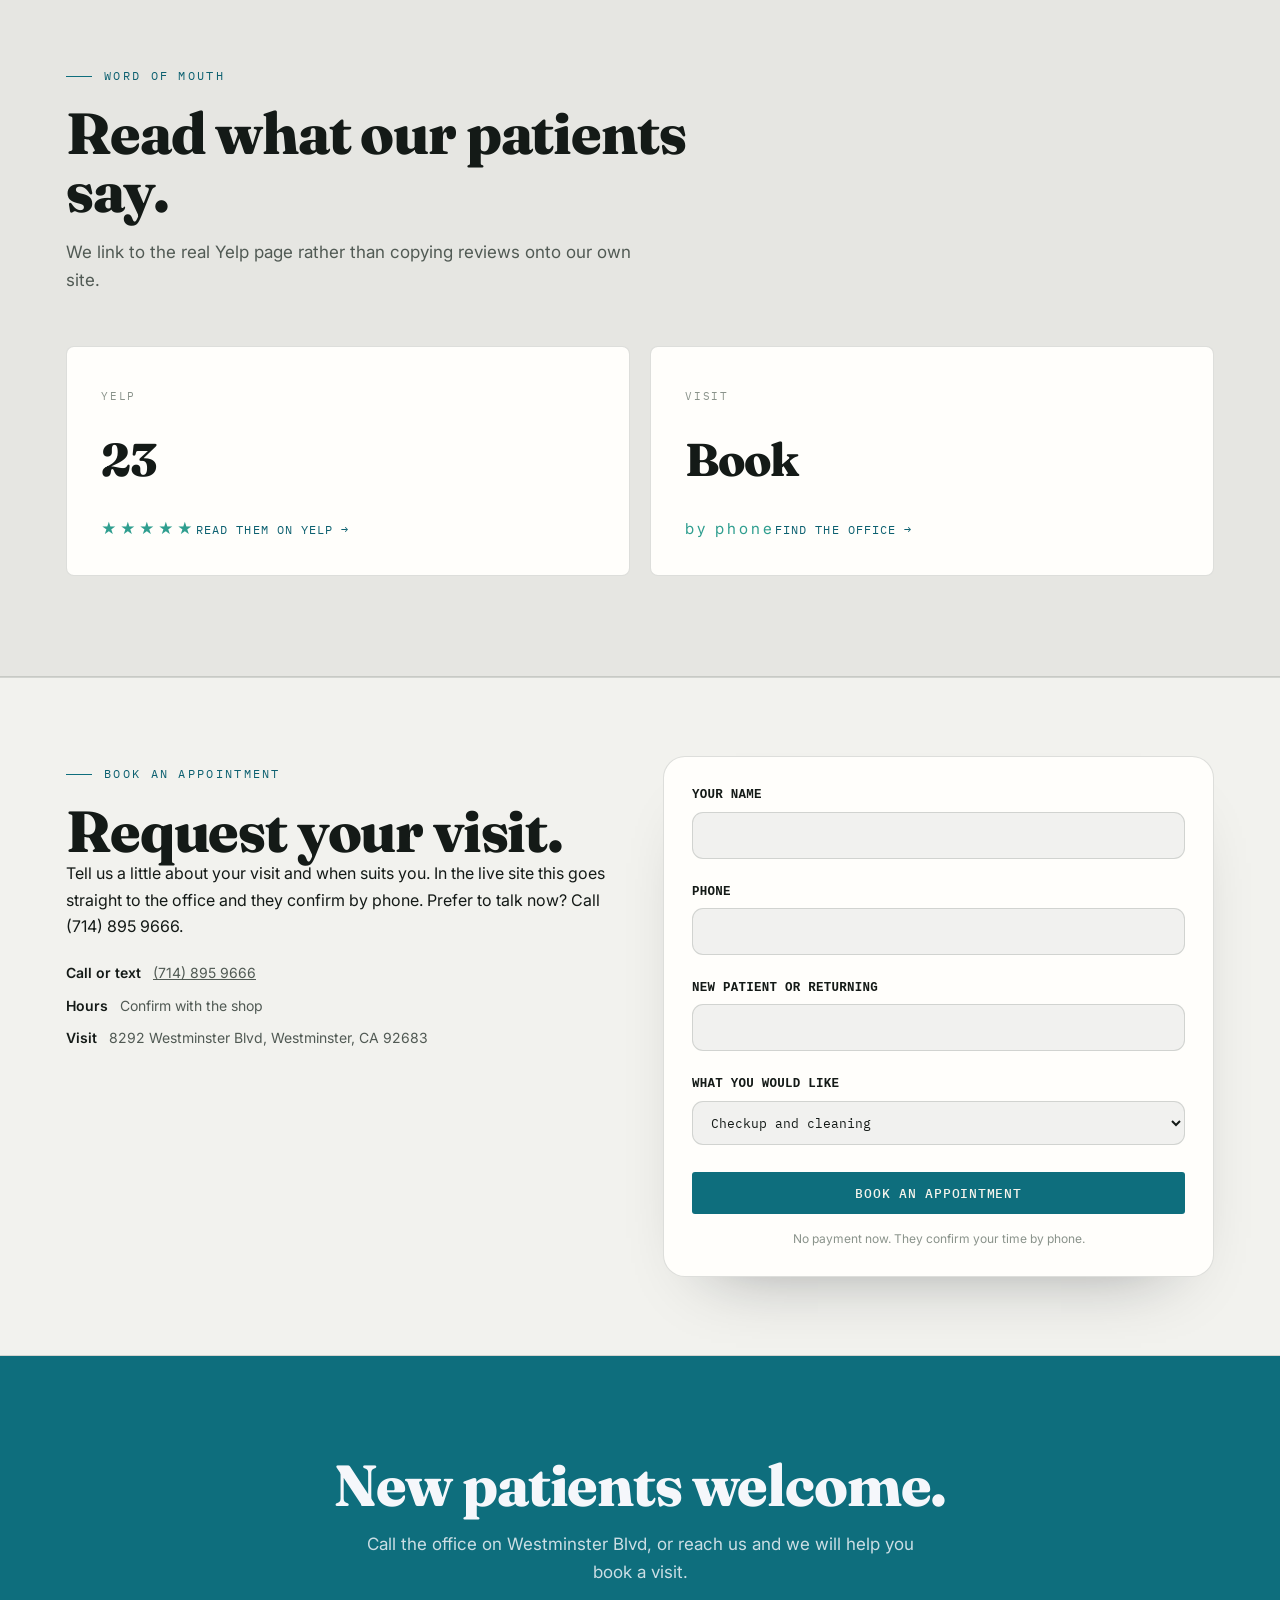
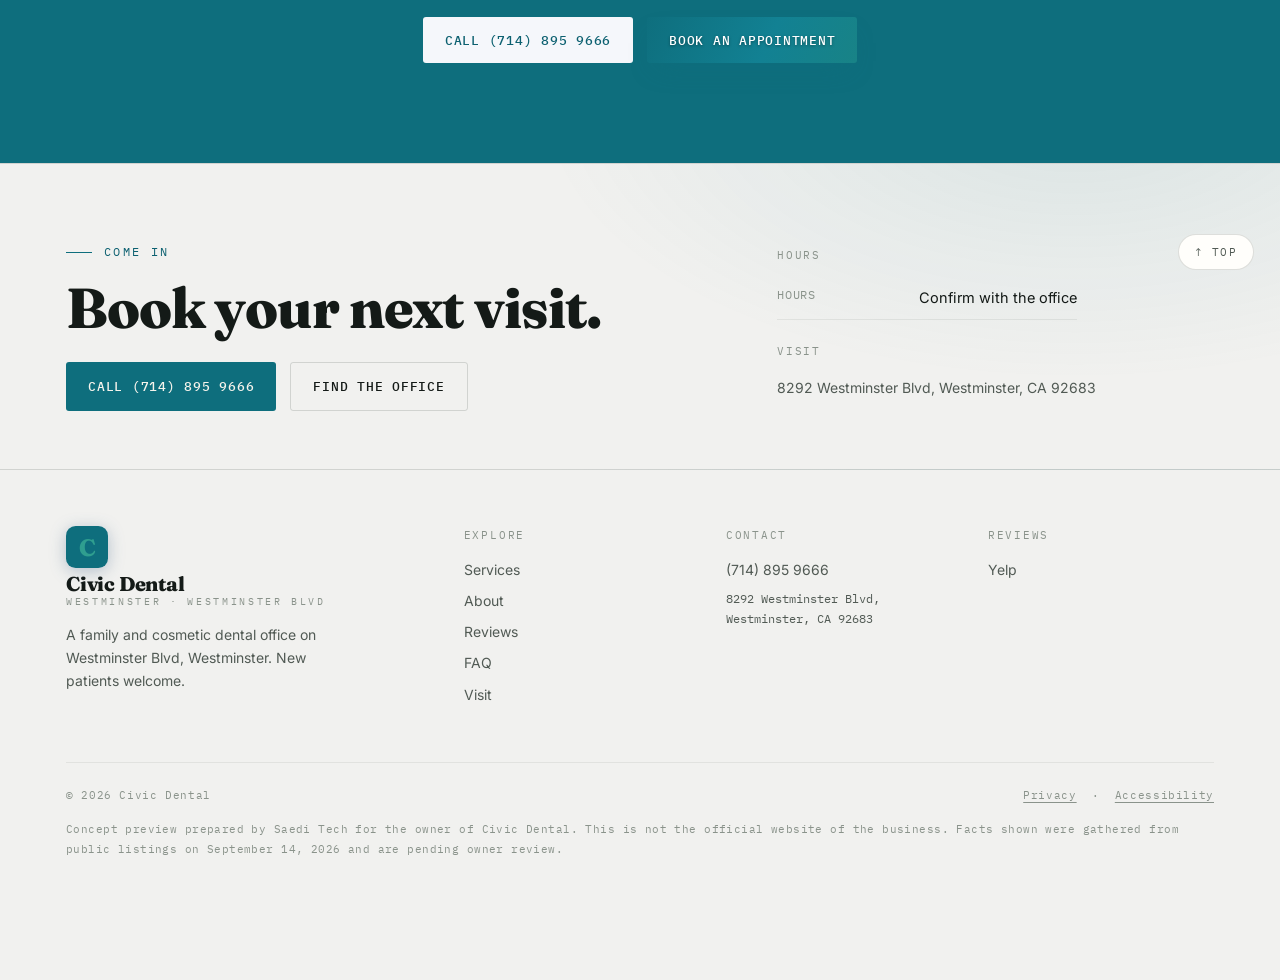
==== commit 9b81d0ee: "Fix 3D hero loading, page reveal, spread 3D across page, unique heroes, correct photos Co-Authored-B" ====
--- a/index.html
+++ b/index.html
@@ -164,7 +164,7 @@
     </form>
   </div>
 </section>
-<section class="ctaband"><div class="wrap"><h2 class="up">New patients welcome.</h2><p class="up">Call the office on Westminster Blvd, or reach us and we will help you book a visit.</p><div class="cta up"><a class="btn btn-fill" href="tel:+17148959666">Call (714) 895 9666</a><a class="btn btn-line" href="#book">Book an appointment</a></div></div></section>
+<section class="ctaband"><div class="wrap"><h2 class="up">New patients welcome.</h2><p class="up">Call the office on Westminster Blvd, or reach us and we will help you book a visit.</p><div class="cta up"><a class="btn btn-fill" href="tel:+17148959666">Call (714) 895 9666</a><a class="btn btn-book" href="#book">Book an appointment</a></div></div></section>
 </main><script type="module" src="assets/hero3d-generic.js?v=2"></script><script type="module" src="assets/objects3d.js?v=2"></script><footer>
   <button class="backtop" id="backtop" aria-label="Back to top">↑ Top</button>
   <div class="foot-hero"><div class="wrap"><div class="foot-top">
--- a/assets/site.css
+++ b/assets/site.css
@@ -411,3 +411,9 @@
 .hero.hb-3 .hero-bg{background:linear-gradient(125deg,var(--hero-a),transparent 52%),radial-gradient(48% 58% at 86% 16%,var(--hero-b),transparent 72%),var(--bg)}
 .hero.hb-grid .hero-bg{background-image:radial-gradient(58% 52% at 72% 36%,var(--hero-a),transparent 70%),linear-gradient(var(--line2) 1px,transparent 1px),linear-gradient(90deg,var(--line2) 1px,transparent 1px);background-size:auto,46px 46px,46px 46px;background-color:var(--bg)}
 .hero.hb-diag .hero-bg{background:repeating-linear-gradient(45deg,var(--hero-a) 0,var(--hero-a) 2px,transparent 2px,transparent 26px),radial-gradient(50% 52% at 18% 82%,var(--hero-b),transparent 72%),var(--bg)}
+
+/* ---- vibrant booking button (mix of both brand colors) ---- */
+.btn-book{background:linear-gradient(115deg,var(--indigo) 0%,var(--indigo-2) 40%,var(--shu-tx) 100%);color:#fff;border:none;background-size:150% 150%;background-position:0% 50%;text-shadow:0 1px 3px rgba(0,0,0,.38);box-shadow:0 12px 26px -12px color-mix(in srgb,var(--indigo) 55%,transparent);transition:background-position .55s var(--ease),transform .2s,box-shadow .3s,filter .3s}
+.btn-book:hover{background-position:100% 50%;transform:translateY(-1px);box-shadow:0 18px 32px -12px color-mix(in srgb,var(--indigo) 62%,transparent)}
+.btn-book:active{transform:translateY(0)}
+.navlinks a[href$="#book"],.navlinks a[href$="#book"]:hover{color:var(--shu-tx);font-weight:600}
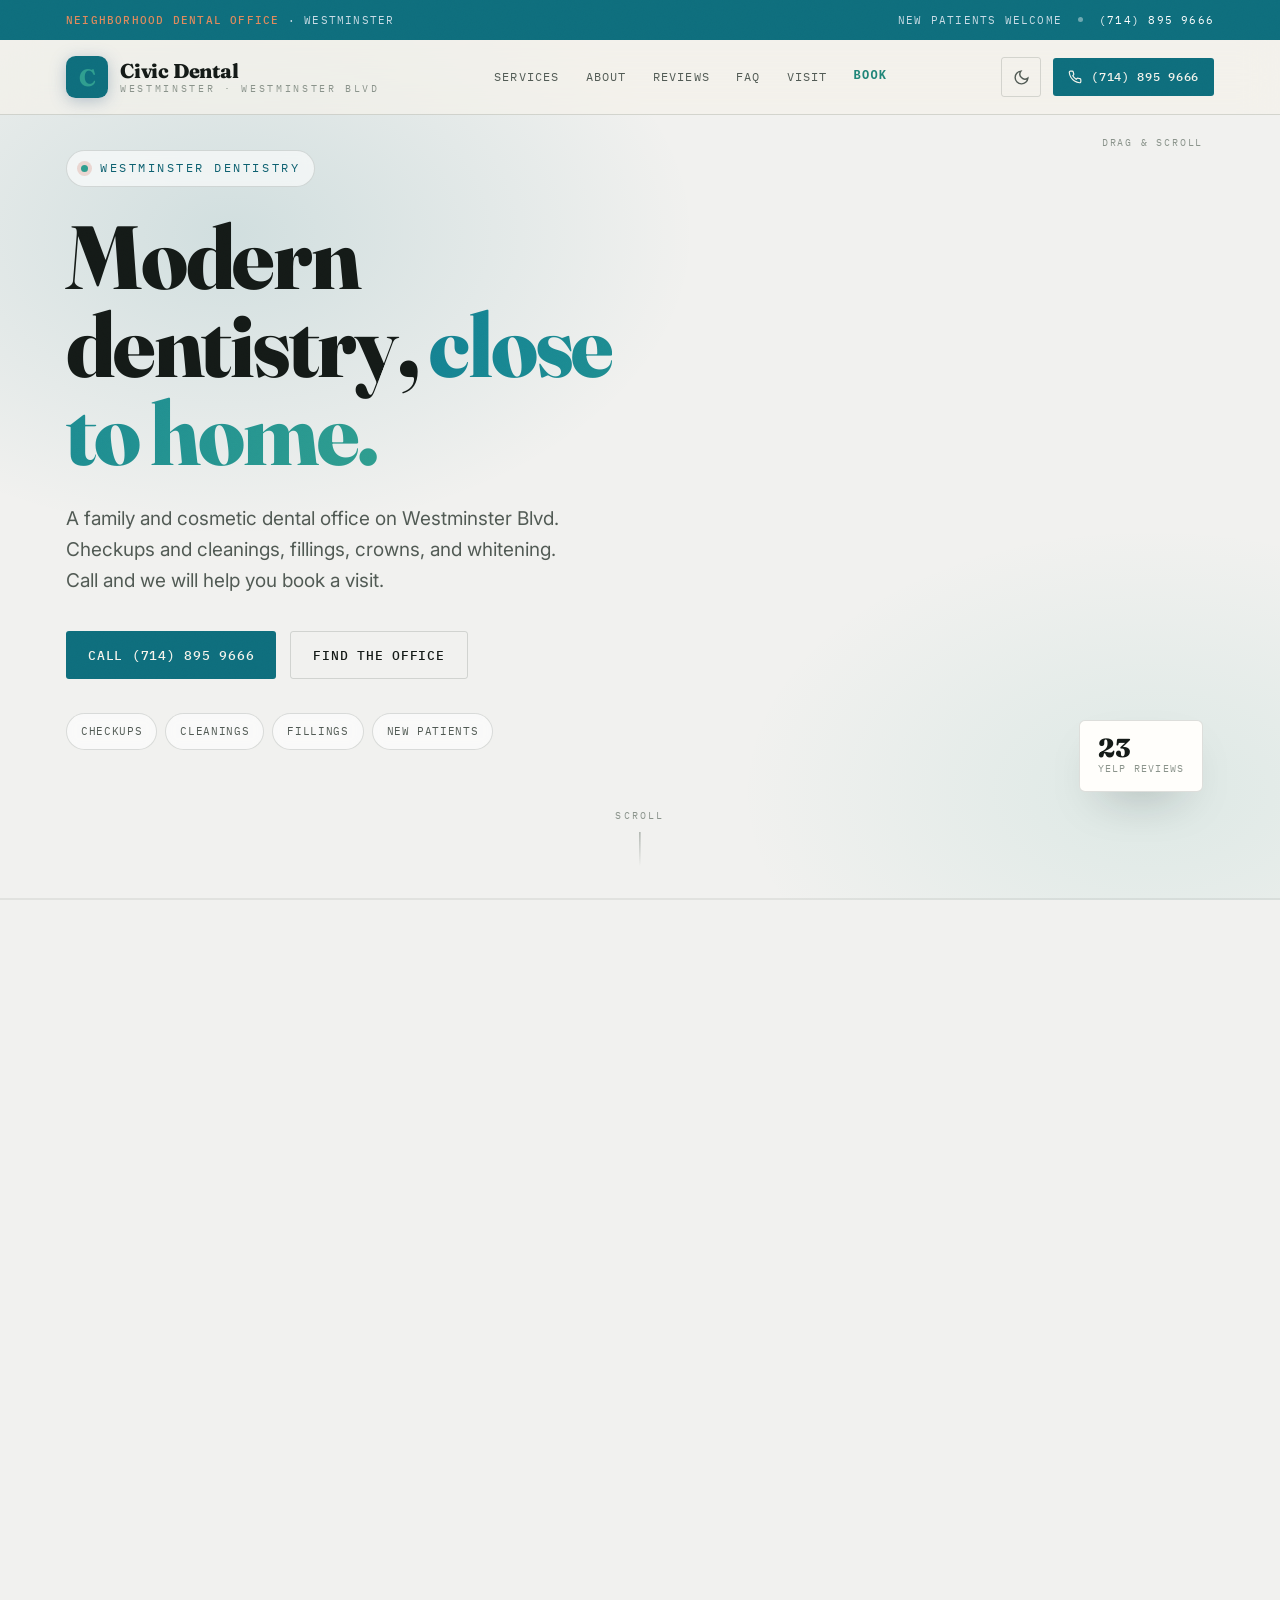
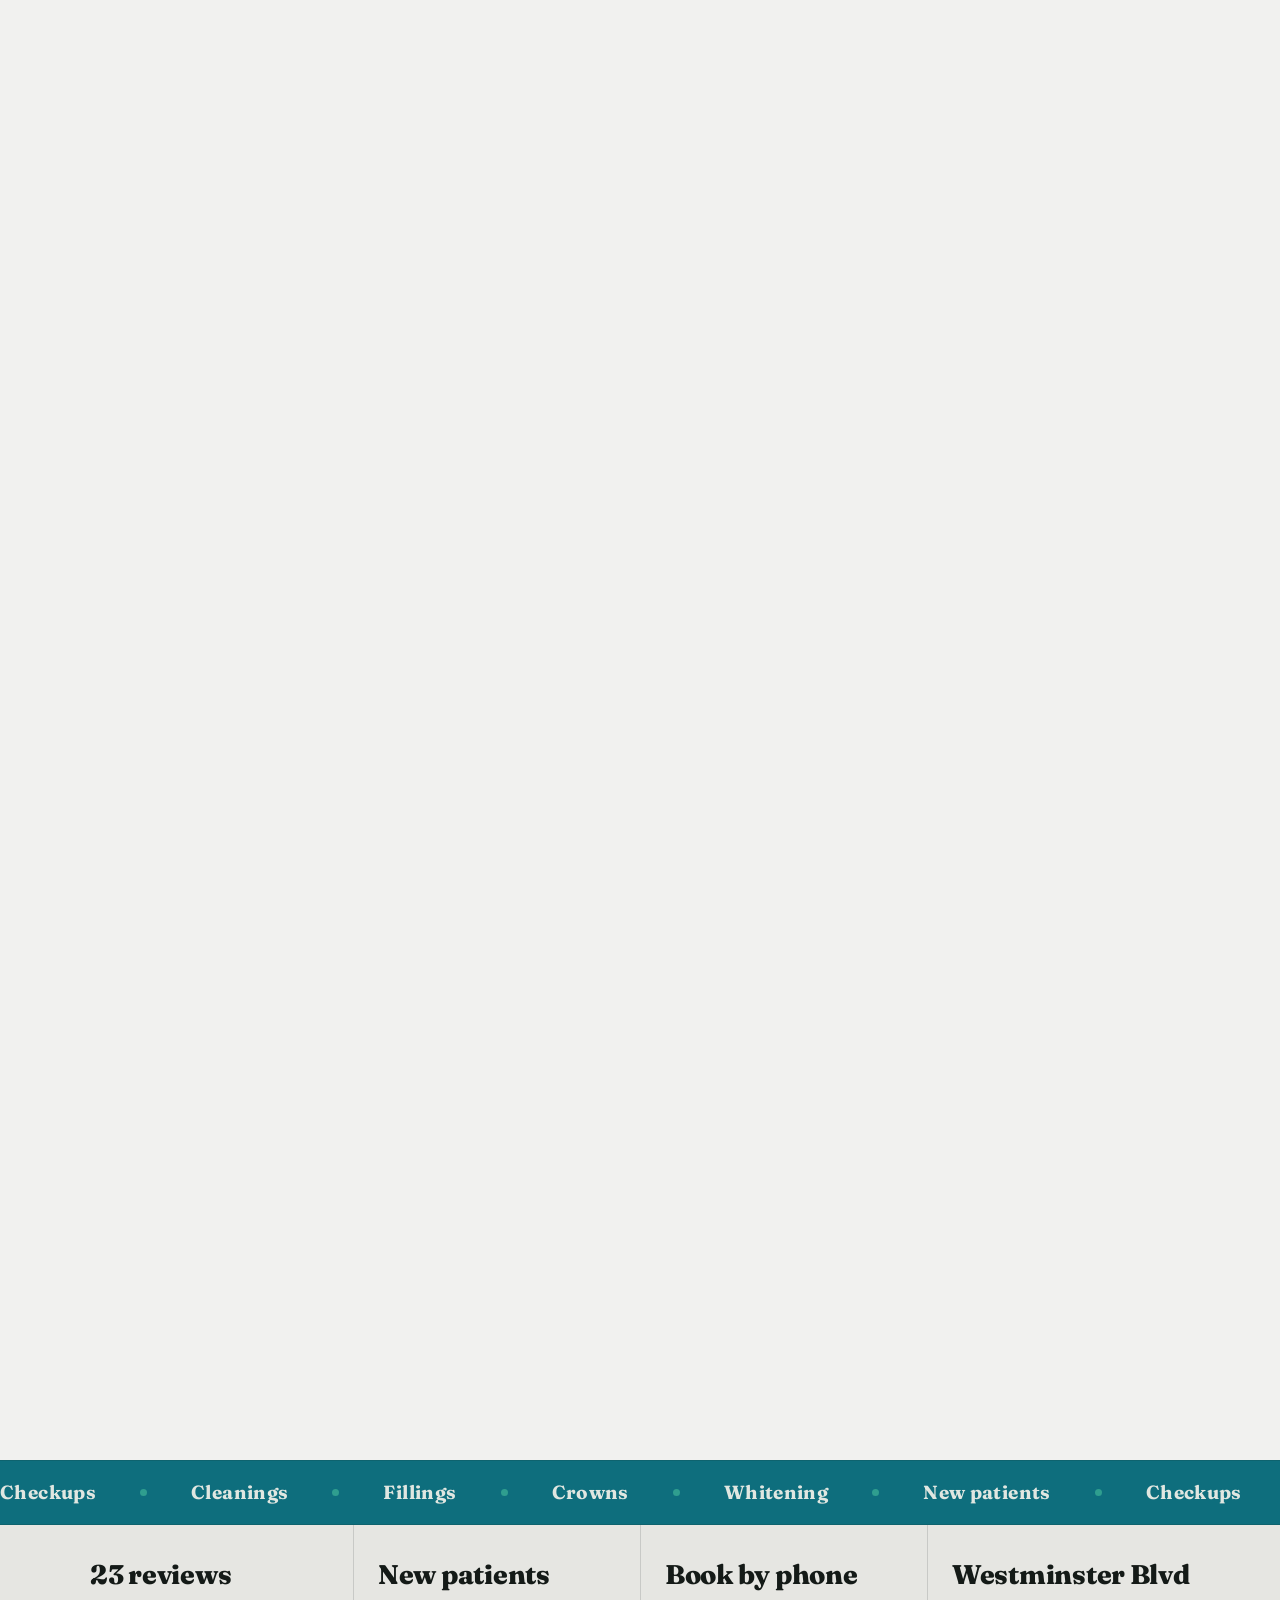
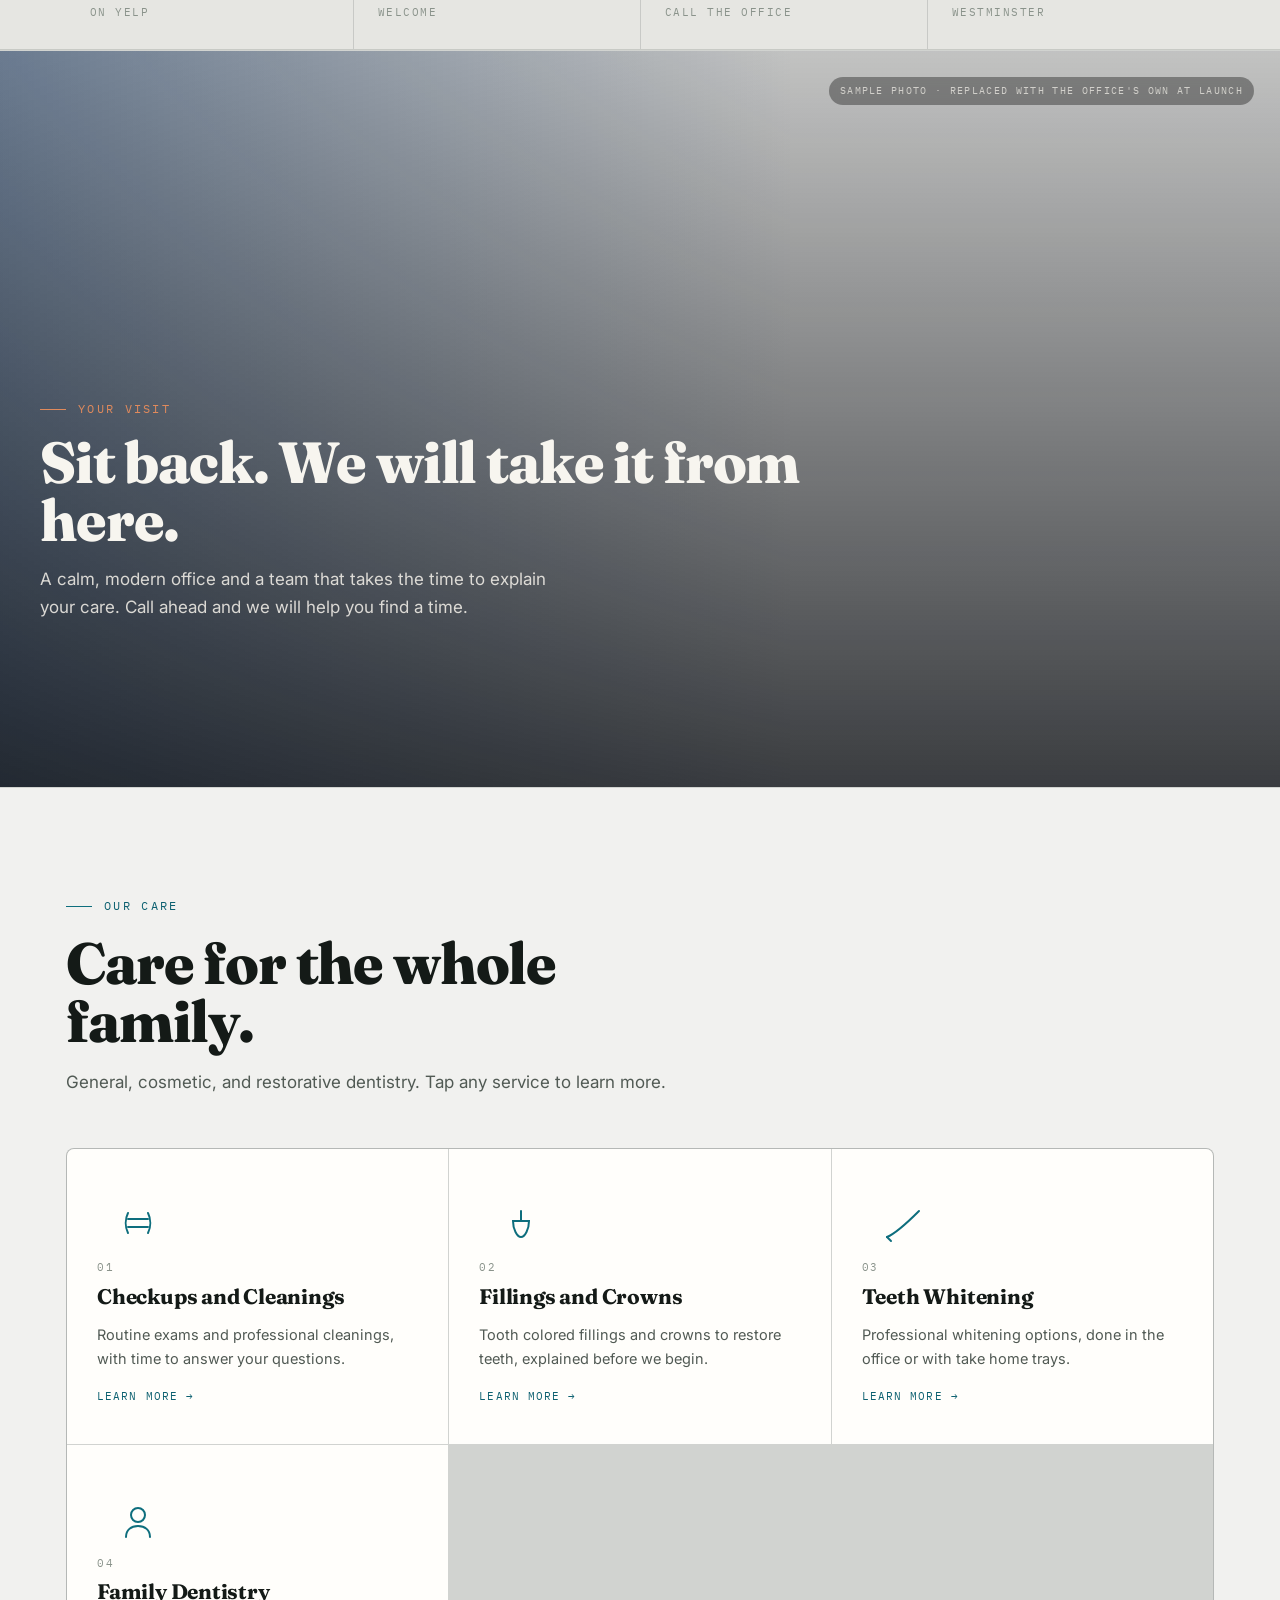
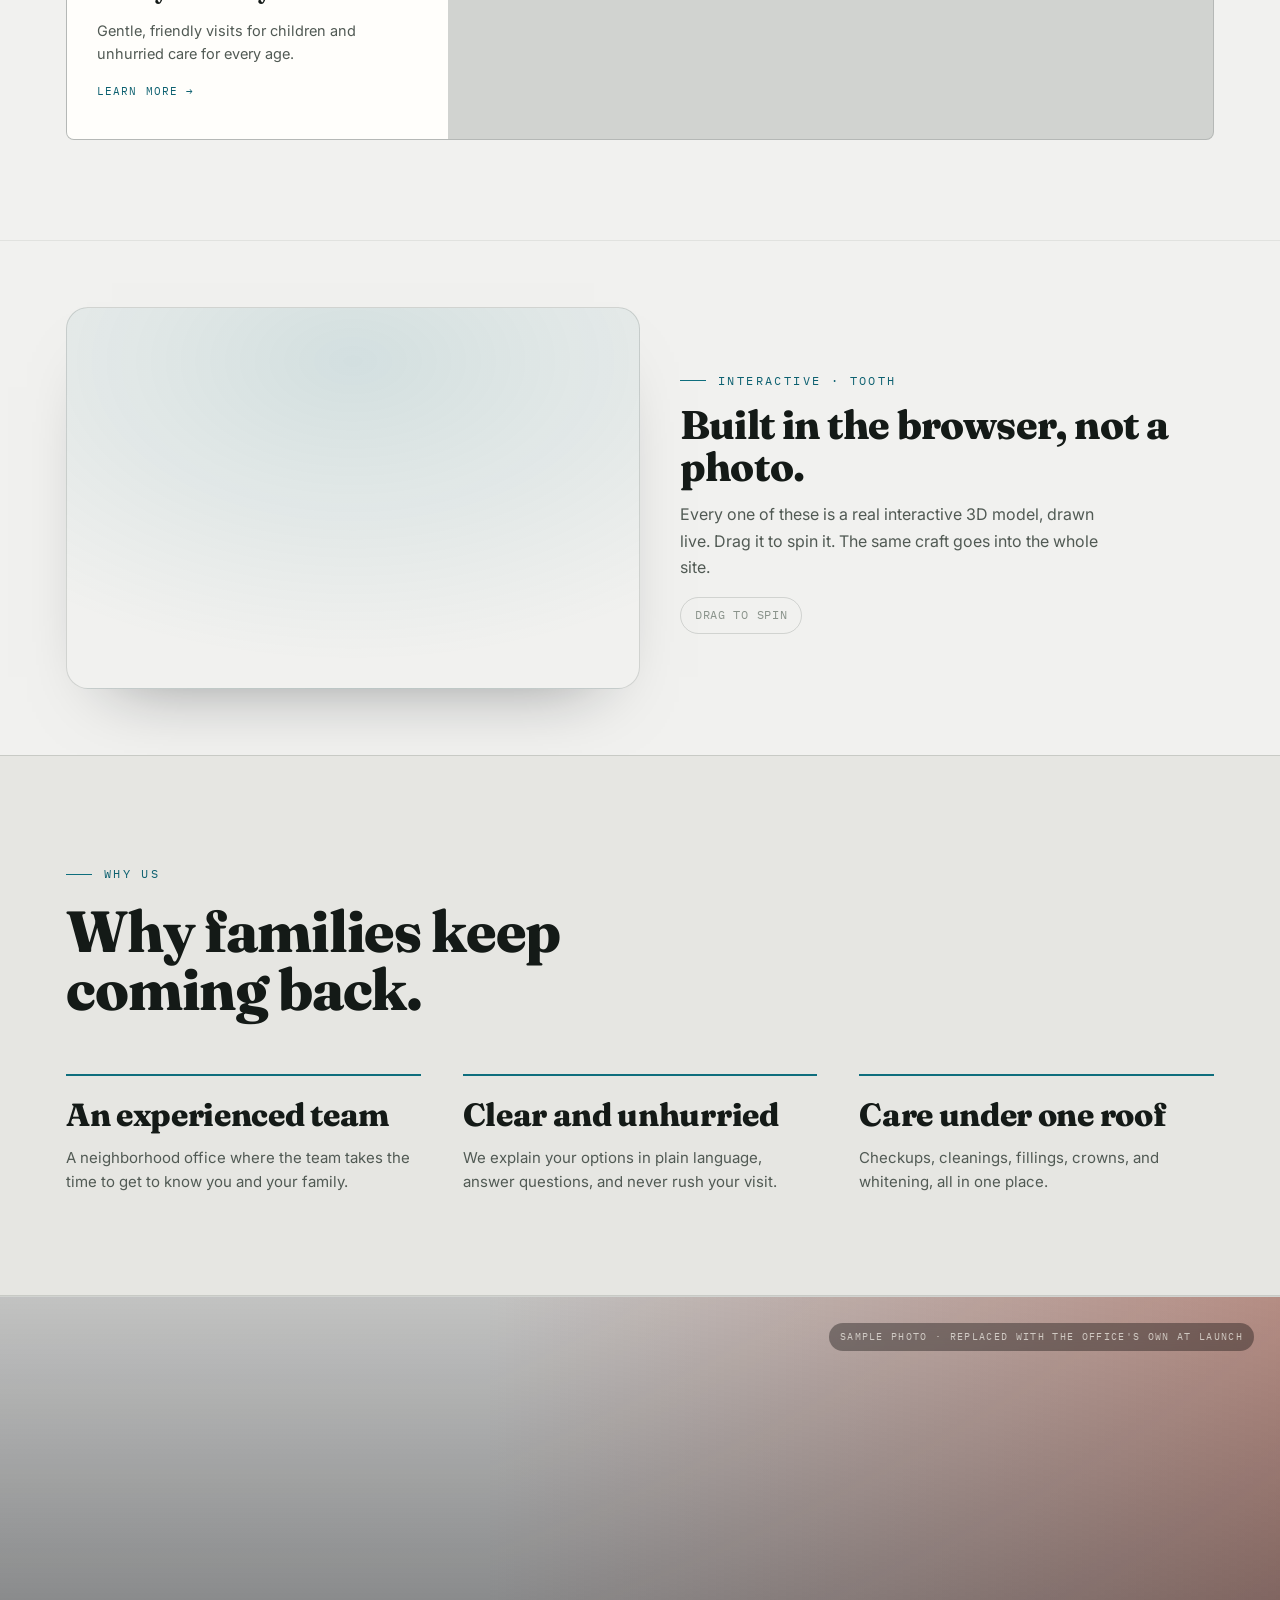
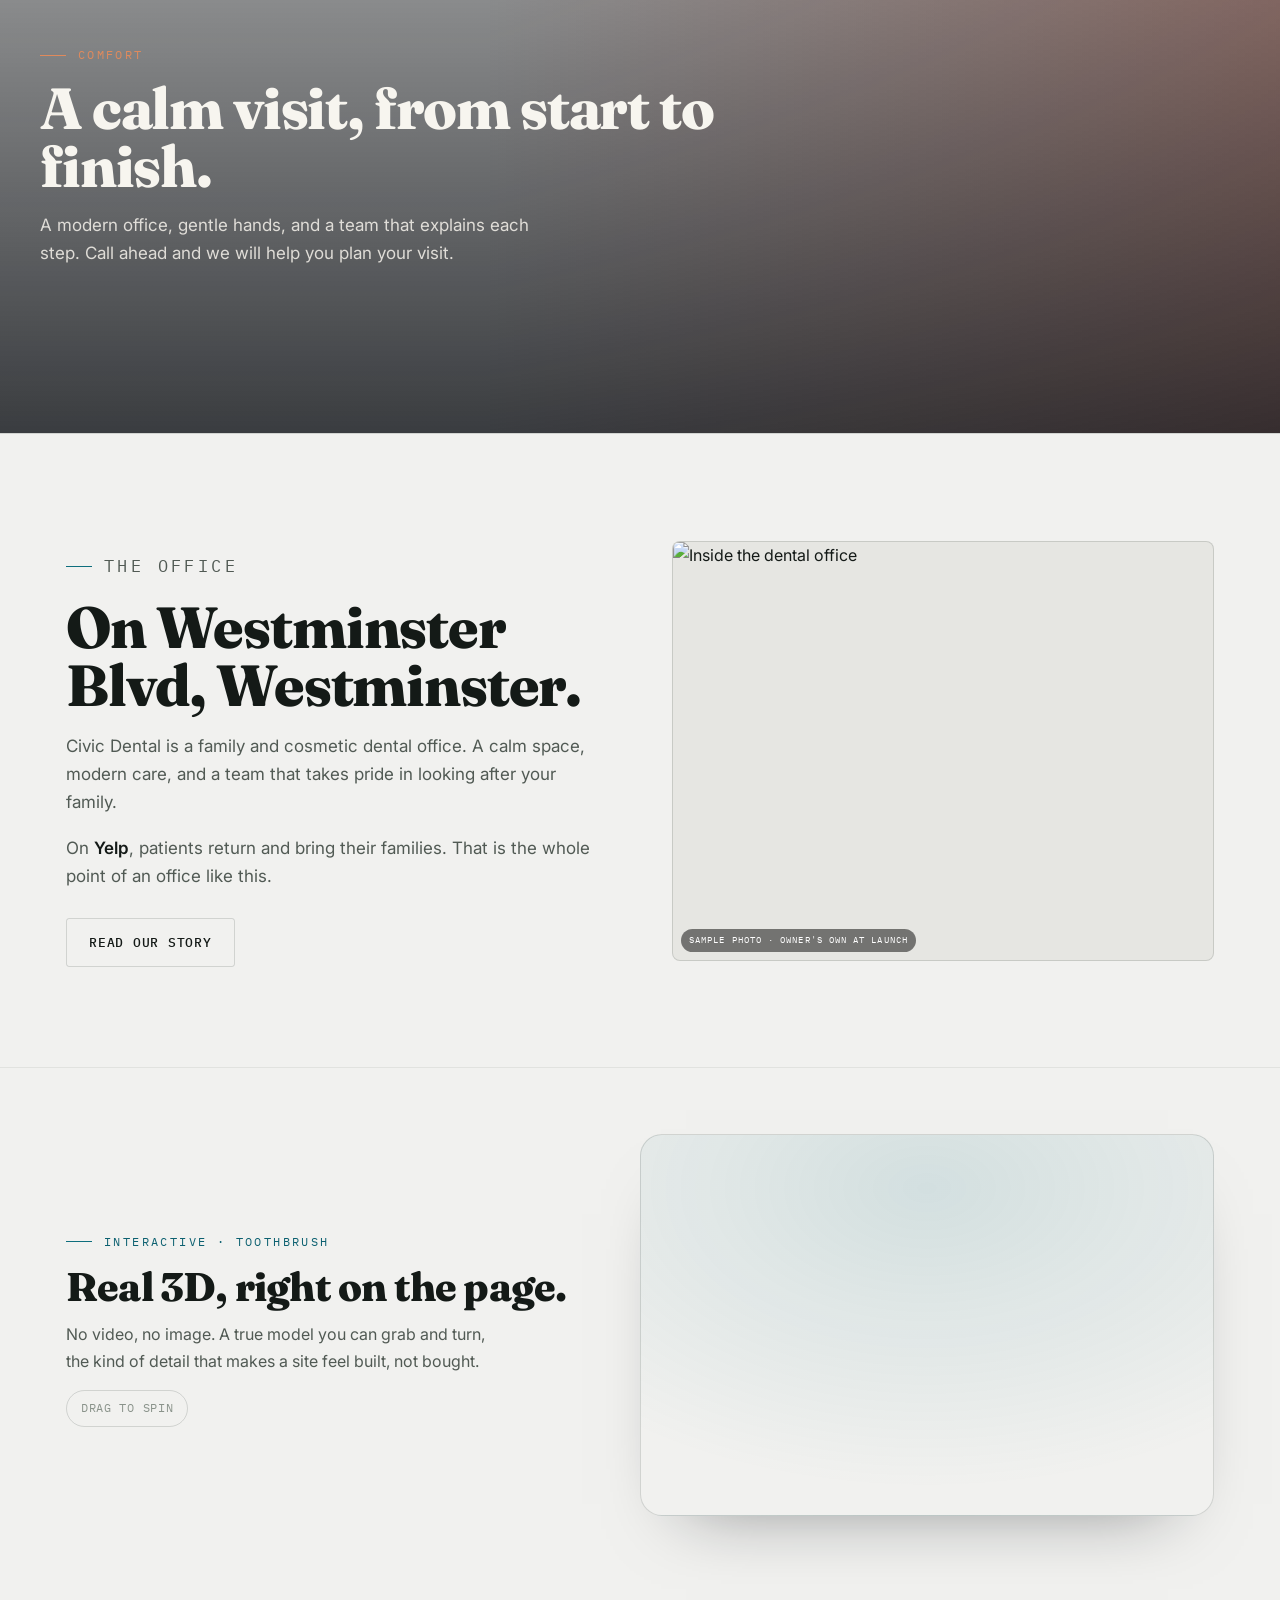
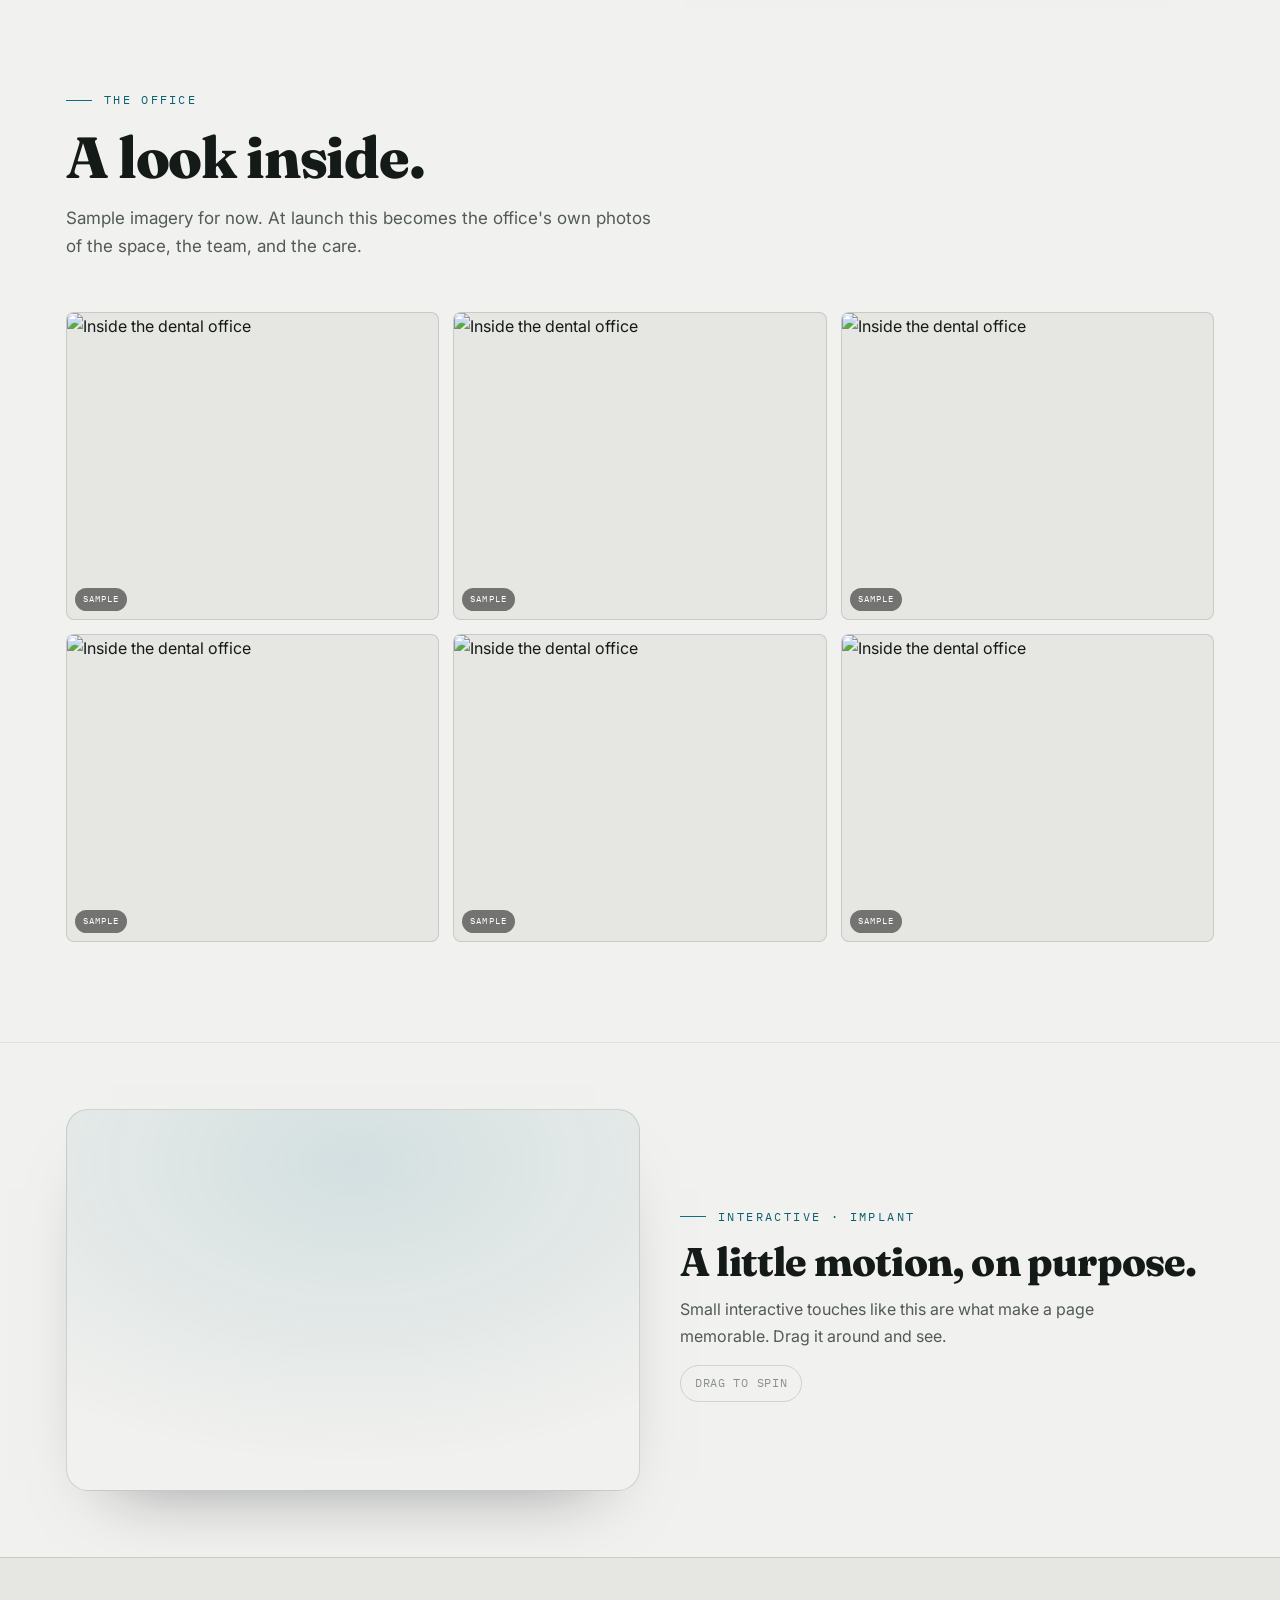
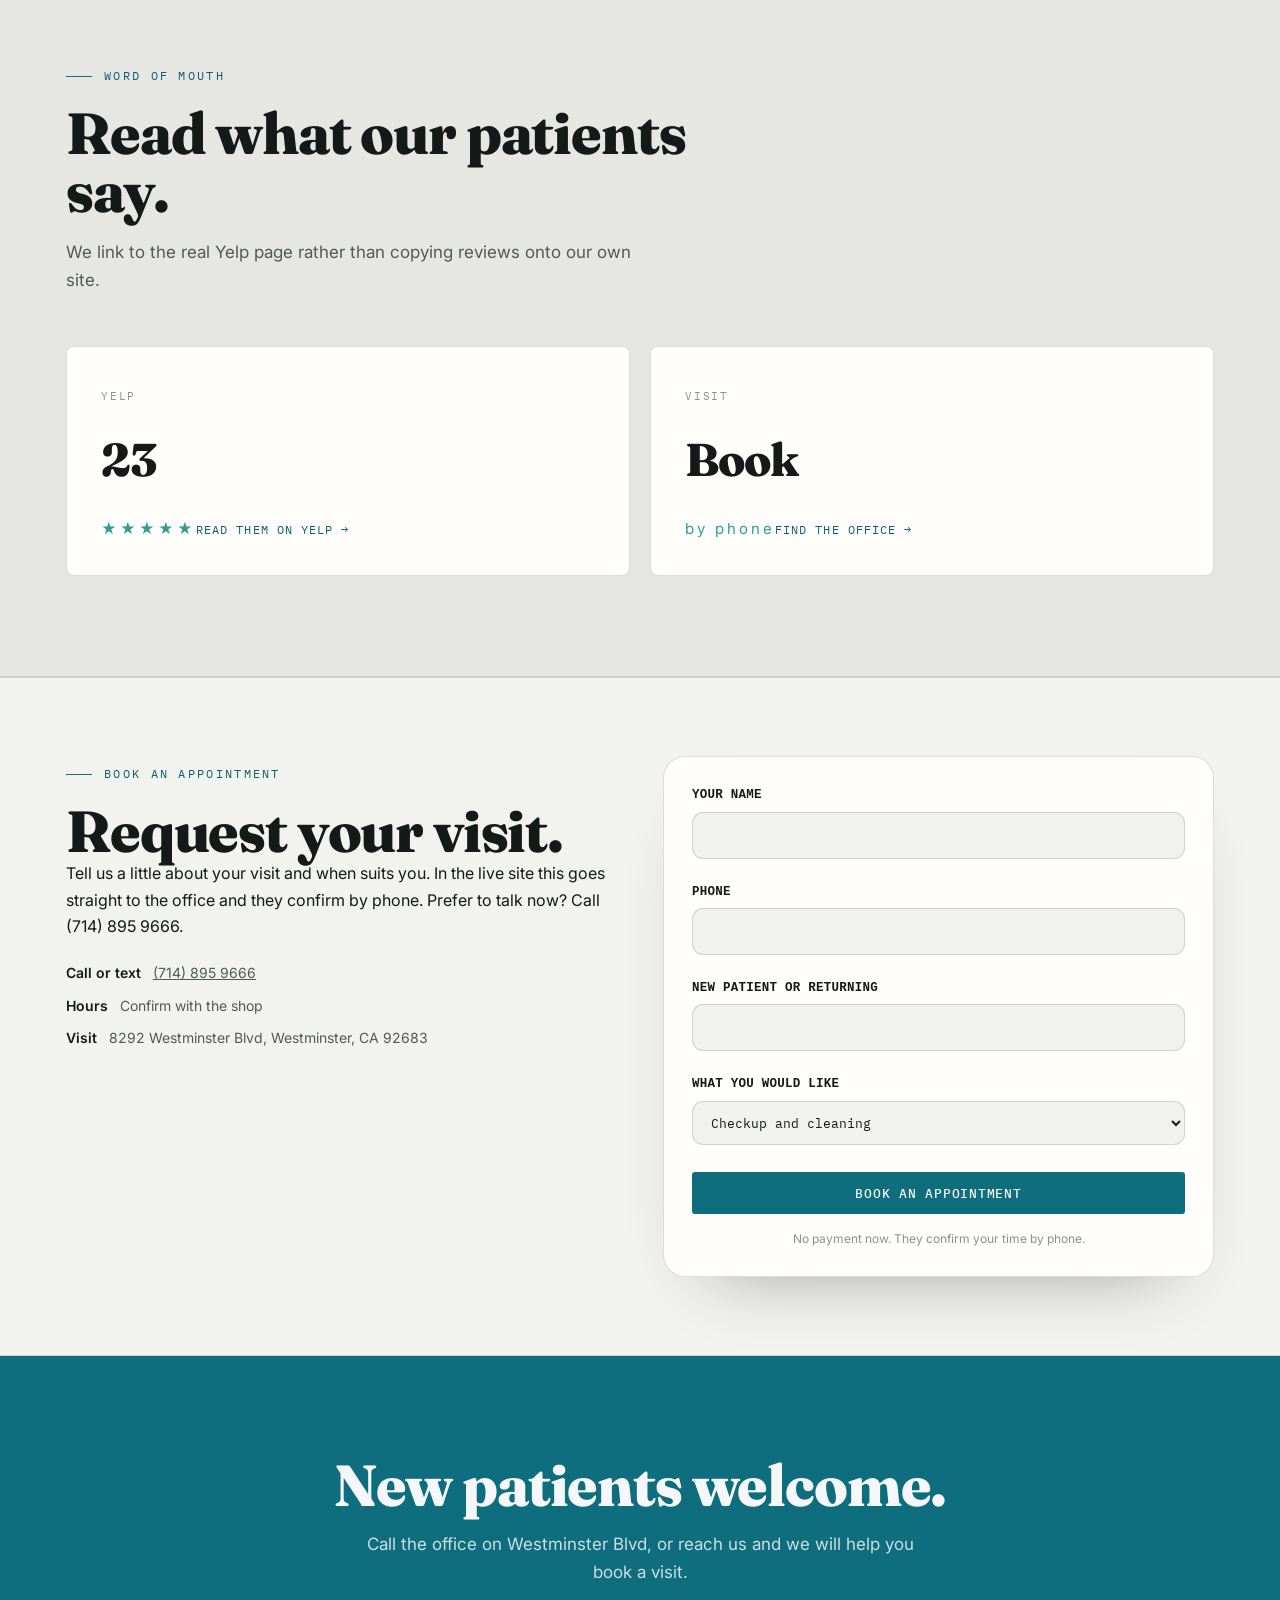
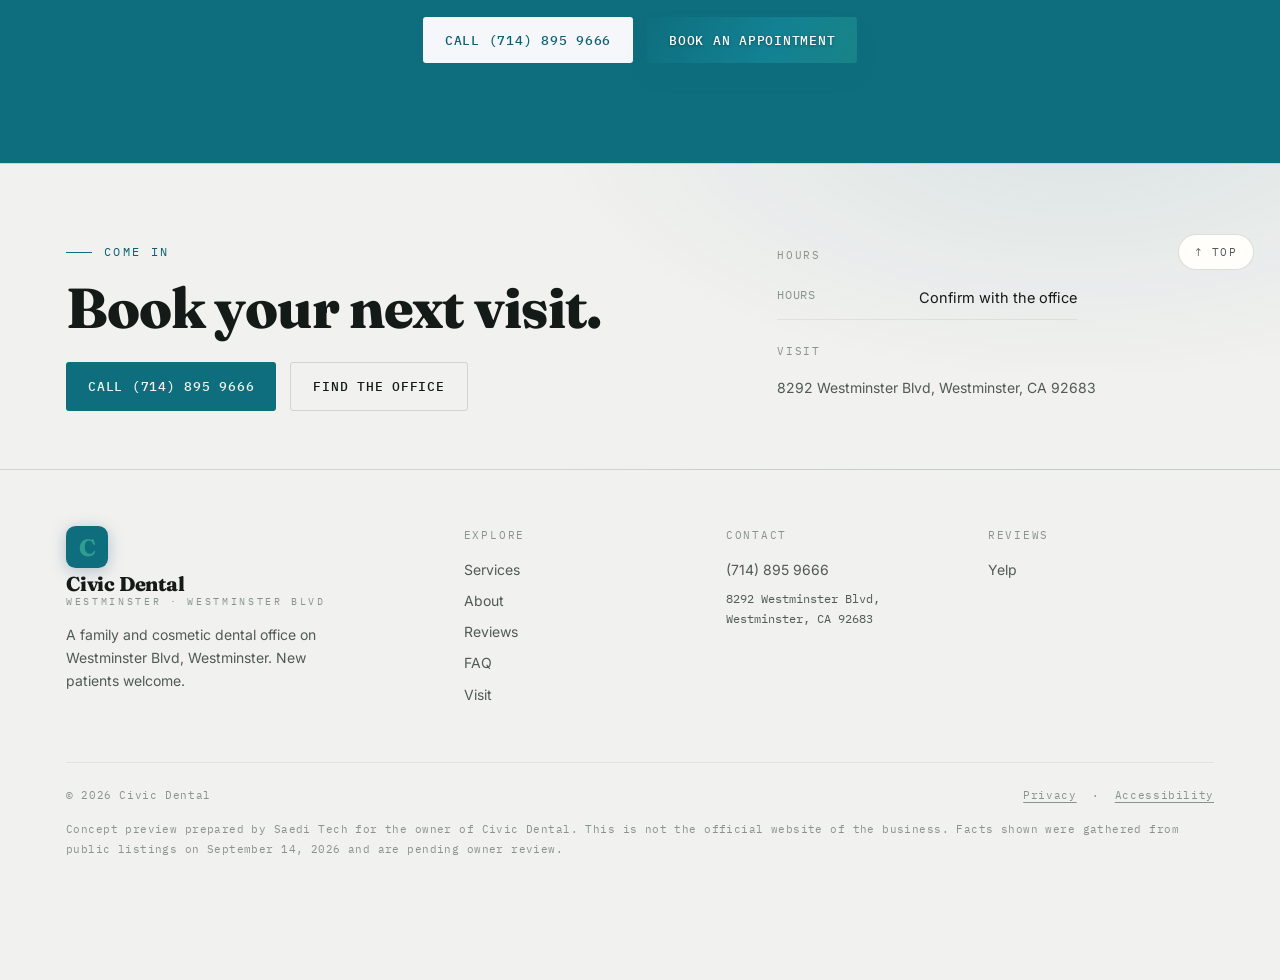
==== commit fc5edd29: "Fix 3D hero loading, page reveal, spread 3D across page, unique heroes, correct photos Co-Authored-B" ====
--- a/index.html
+++ b/index.html
@@ -33,10 +33,10 @@
   <button class="mclose" id="mclose" aria-label="Close menu">✕</button>
   <a href="services.html">Services</a><a href="about.html">About</a><a href="reviews.html">Reviews</a><a href="faq.html">FAQ</a><a href="visit.html">Visit</a><a href="tel:+17148959666">Call the office</a>
 </div>
-<header class="hero scroll3d hl-left hb-2" id="top">
+<header class="hero scroll3d hl-right hb-2" id="top">
   <div class="sticky">
     <div class="hero-bg" aria-hidden="true"></div>
-    <canvas id="gl" data-obj="tooth" data-accent="0e6e7d" data-side="left" aria-hidden="true"></canvas>
+    <canvas id="gl" data-obj="tooth" data-accent="0e6e7d" data-side="right" aria-hidden="true"></canvas>
     <div class="hero-fb" aria-hidden="true"></div>
     <div class="wrap herogrid">
       <div class="hero-copy" id="stageA">
--- a/assets/site.css
+++ b/assets/site.css
@@ -84,7 +84,7 @@
 header.hero{position:relative;min-height:100svh;overflow:hidden}
 .sticky{position:relative;min-height:100svh;overflow:hidden;display:flex;align-items:center;padding:90px 0 44px}
 /* scroll-driven exploded 3D hero */
-header.hero.scroll3d{height:340vh;min-height:0}
+header.hero.scroll3d{height:340vh;min-height:0;overflow:visible}
 header.hero.scroll3d .sticky{position:sticky;top:0;height:100svh;min-height:0;padding:0}
 .callouts{position:absolute;z-index:2;top:50%;left:26px;transform:translateY(-50%);max-width:360px;opacity:0;pointer-events:none;will-change:opacity}
 .callouts h3{font-family:'Fraunces',sans-serif;font-weight:800;font-size:clamp(26px,3.2vw,40px);letter-spacing:-.02em;line-height:1.02;margin-bottom:18px}
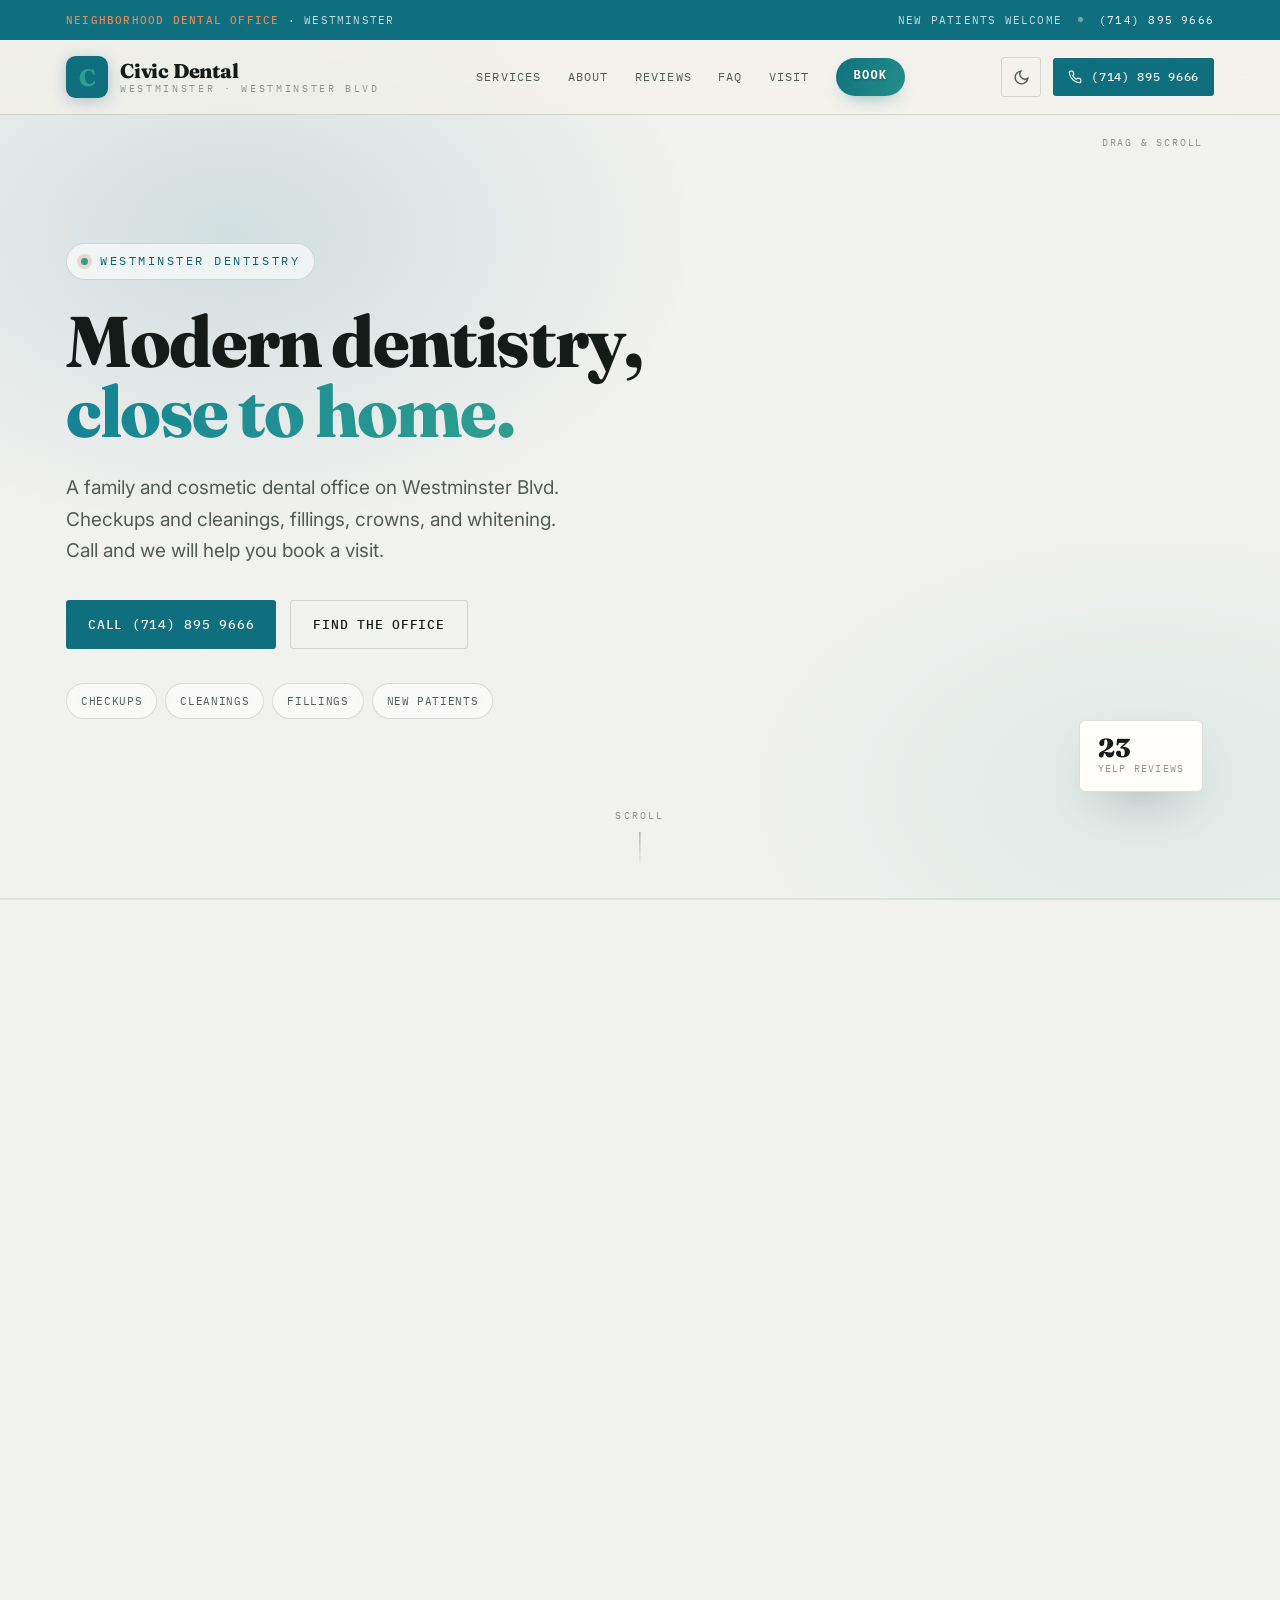
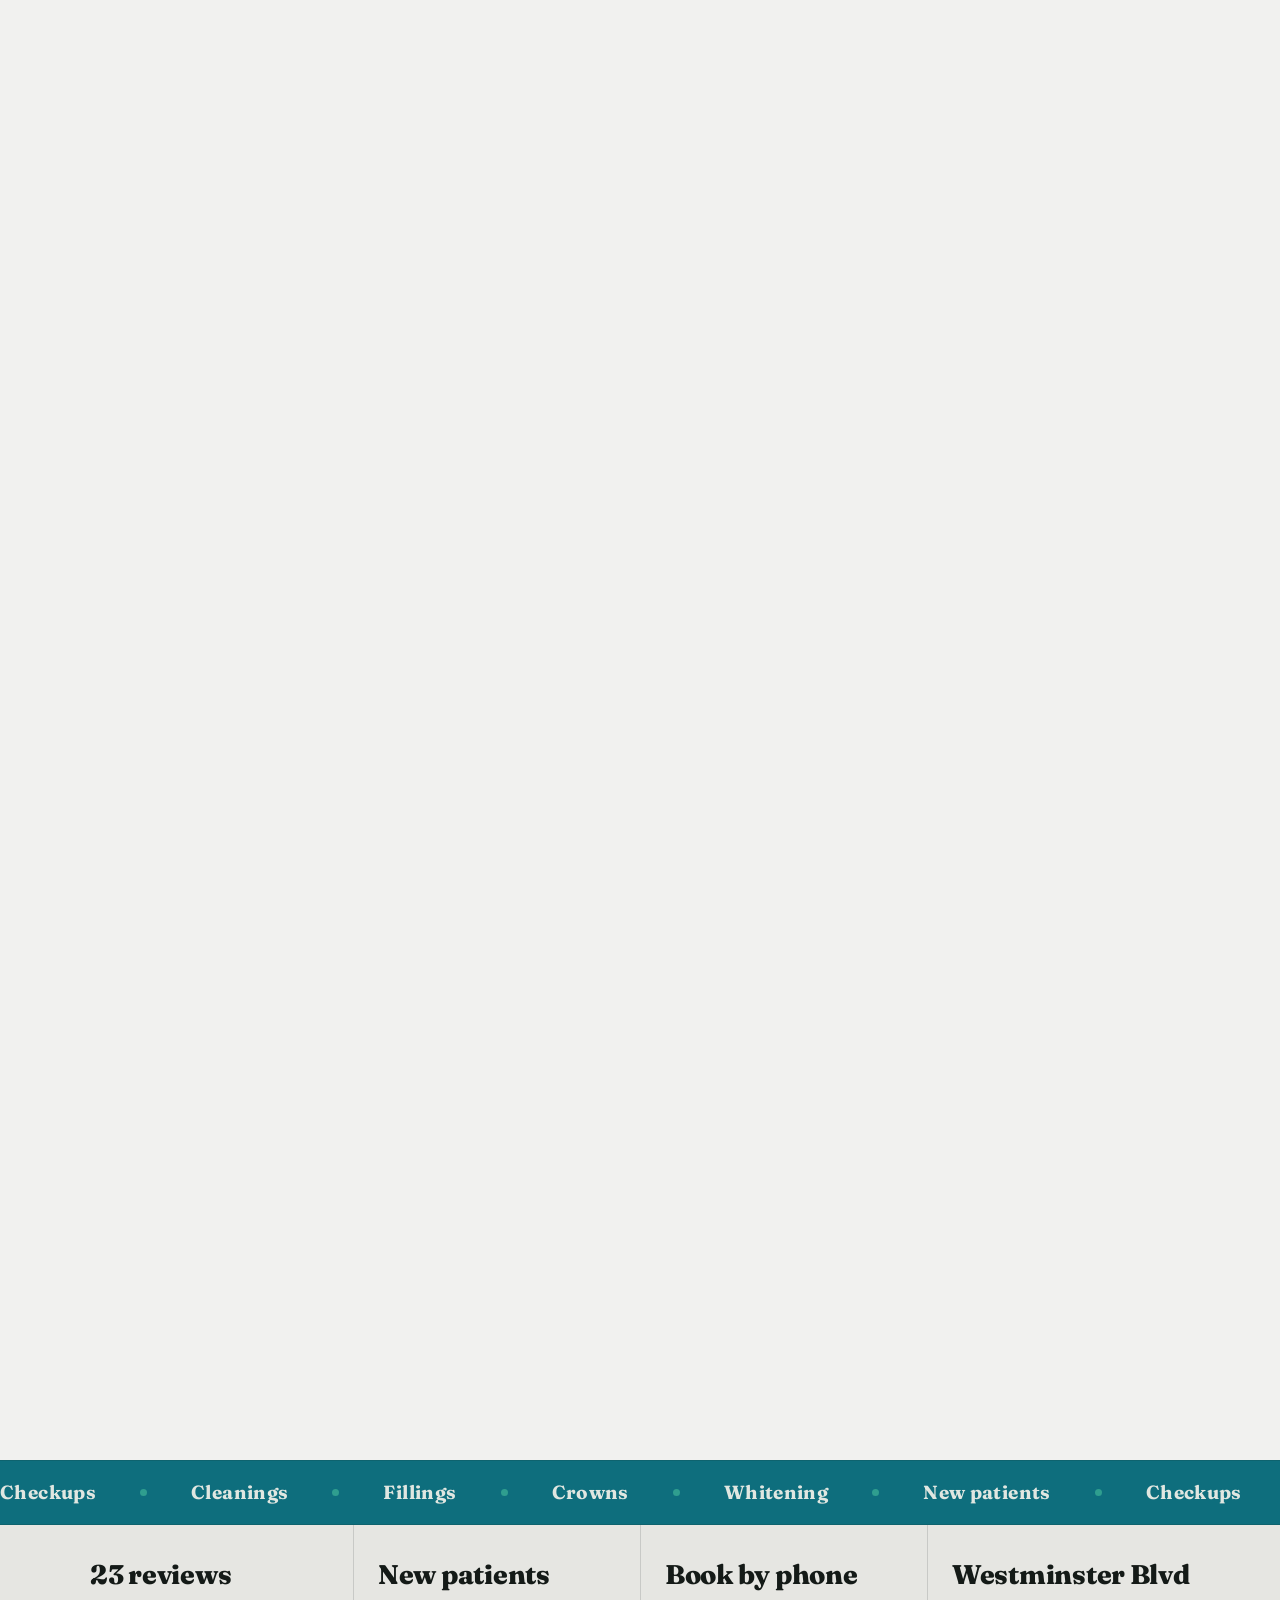
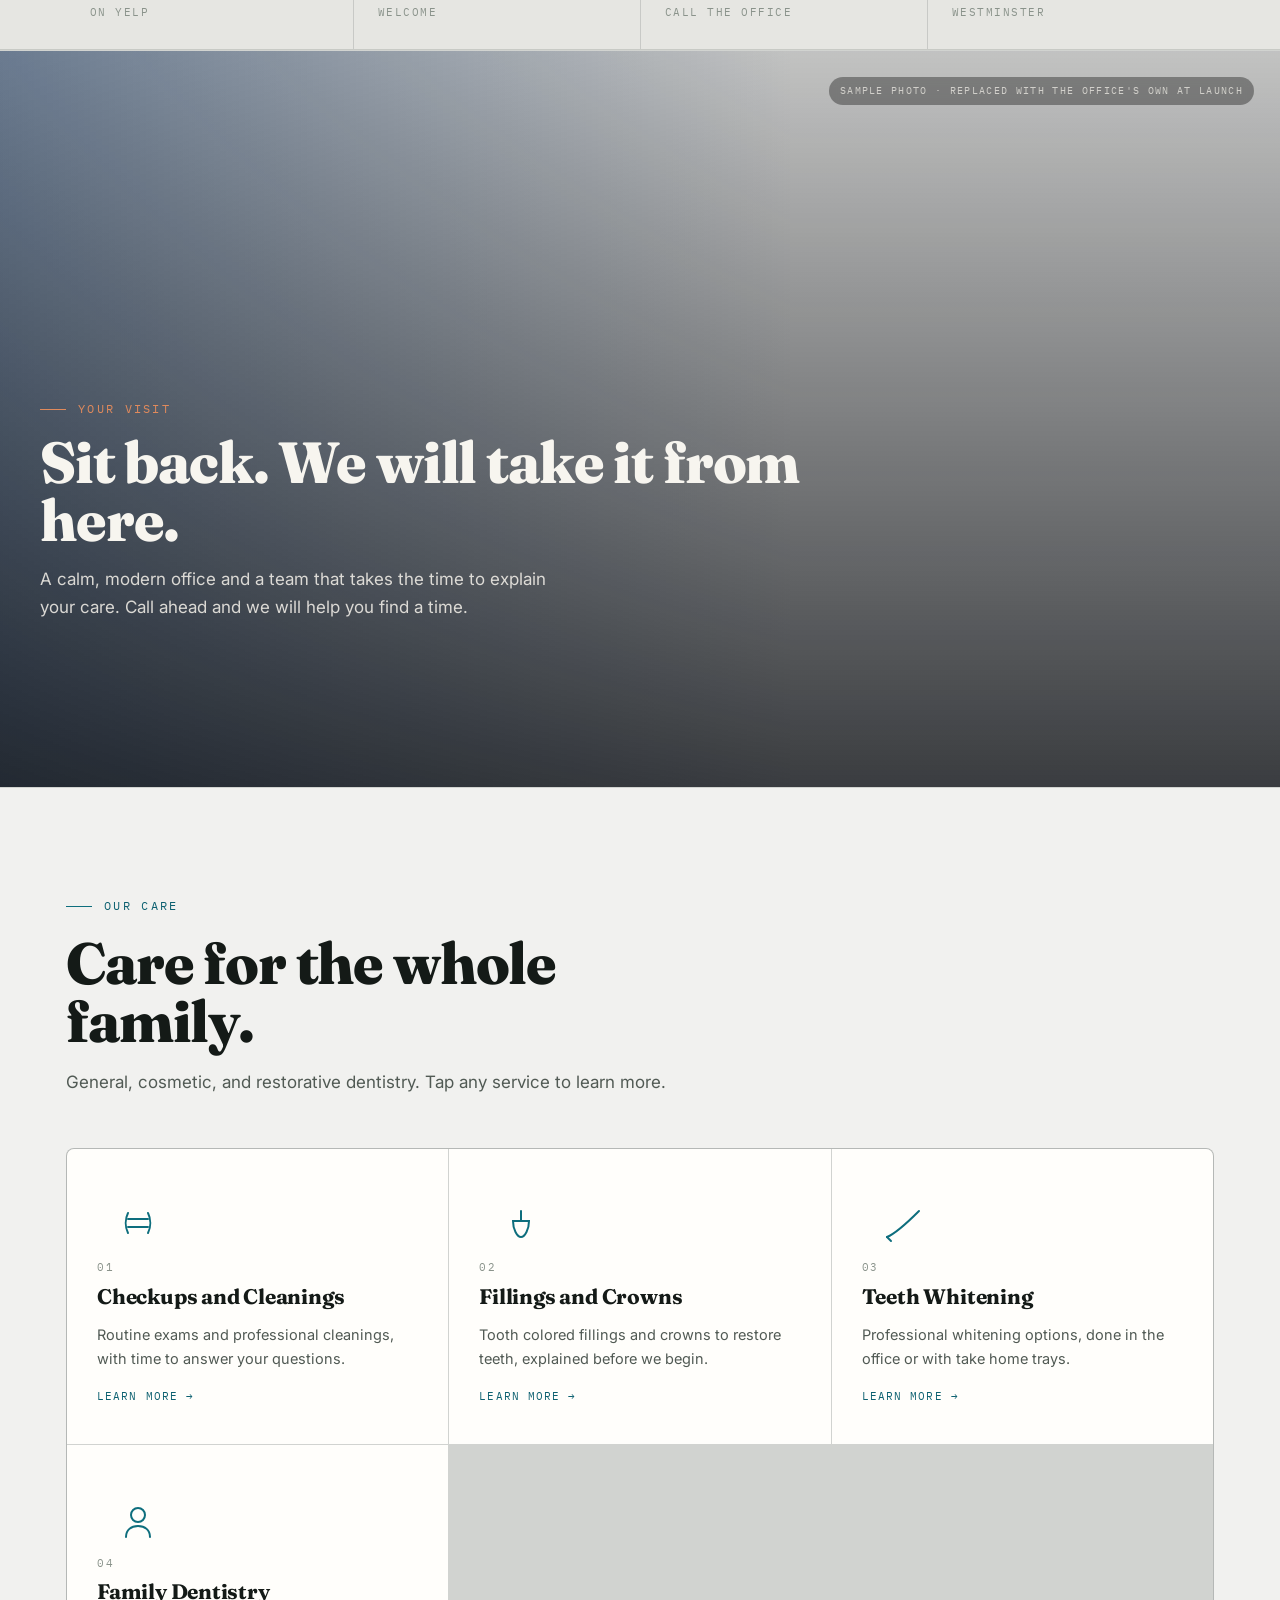
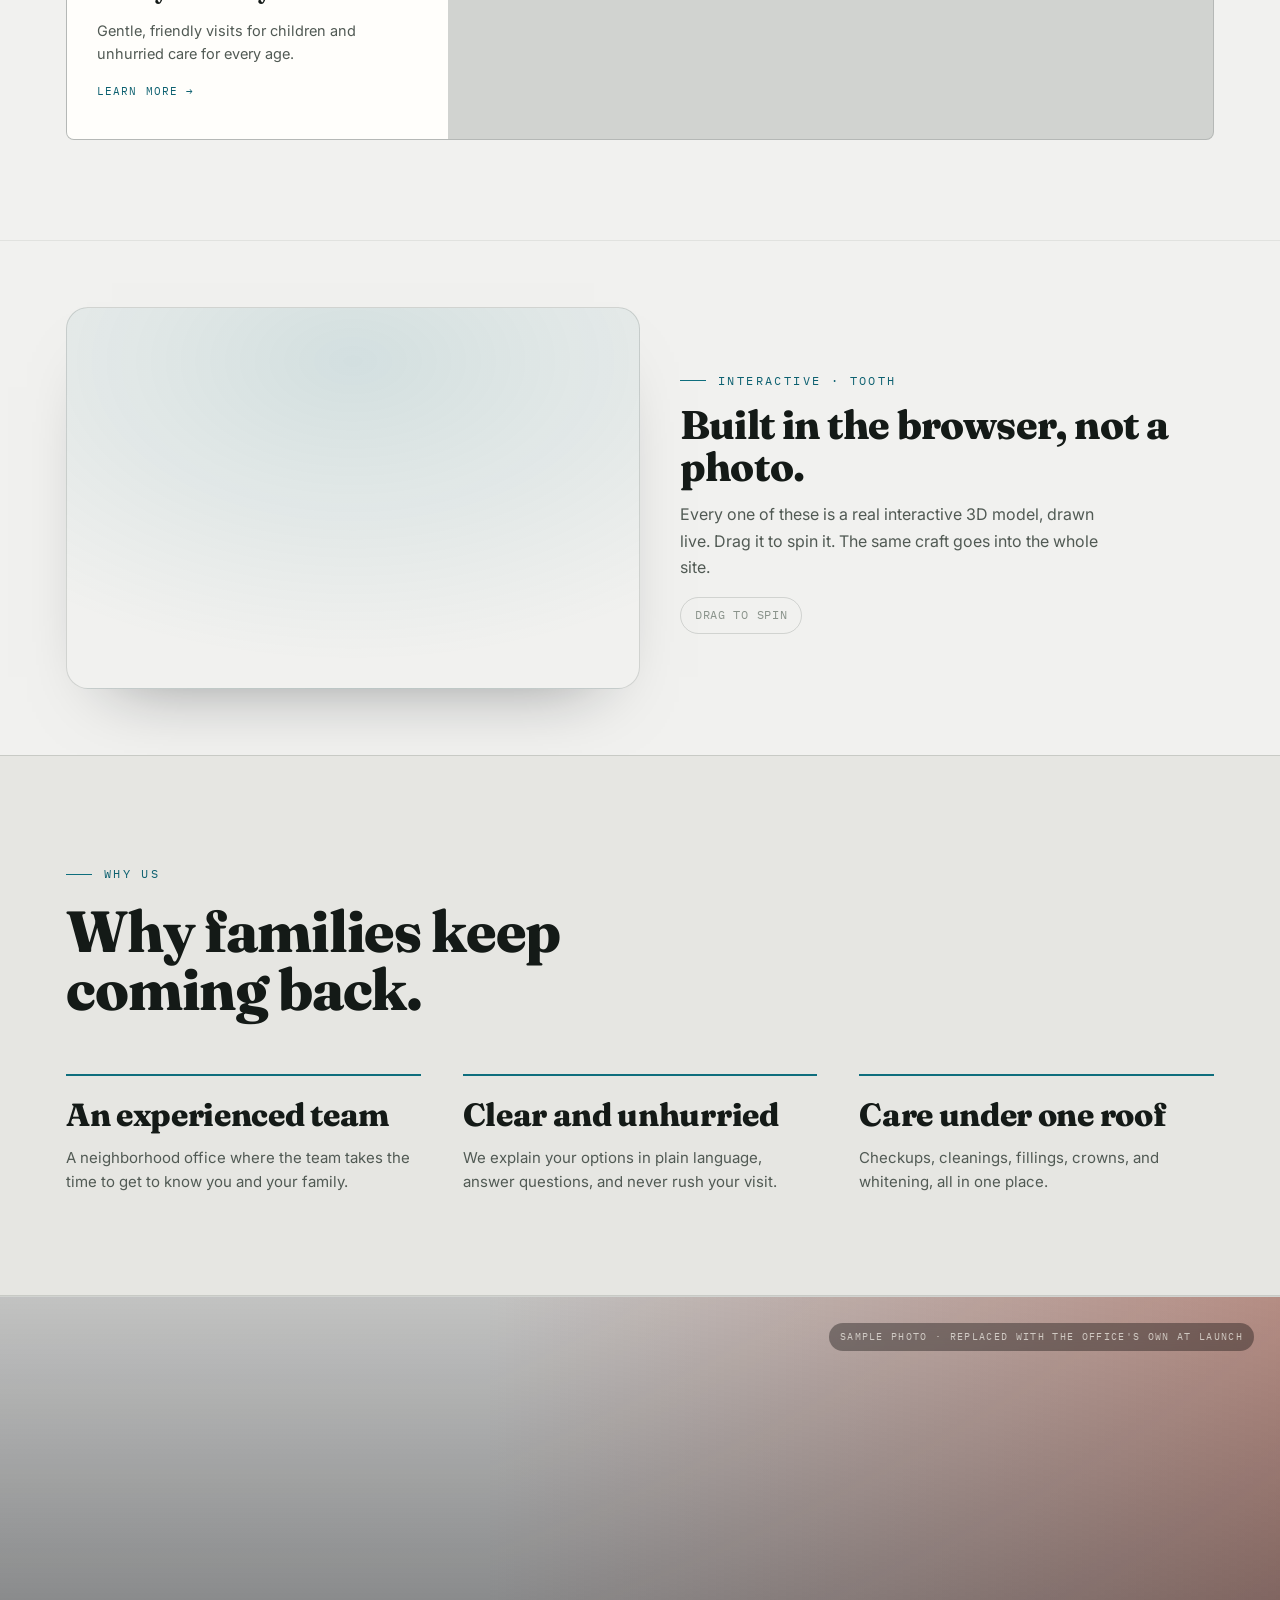
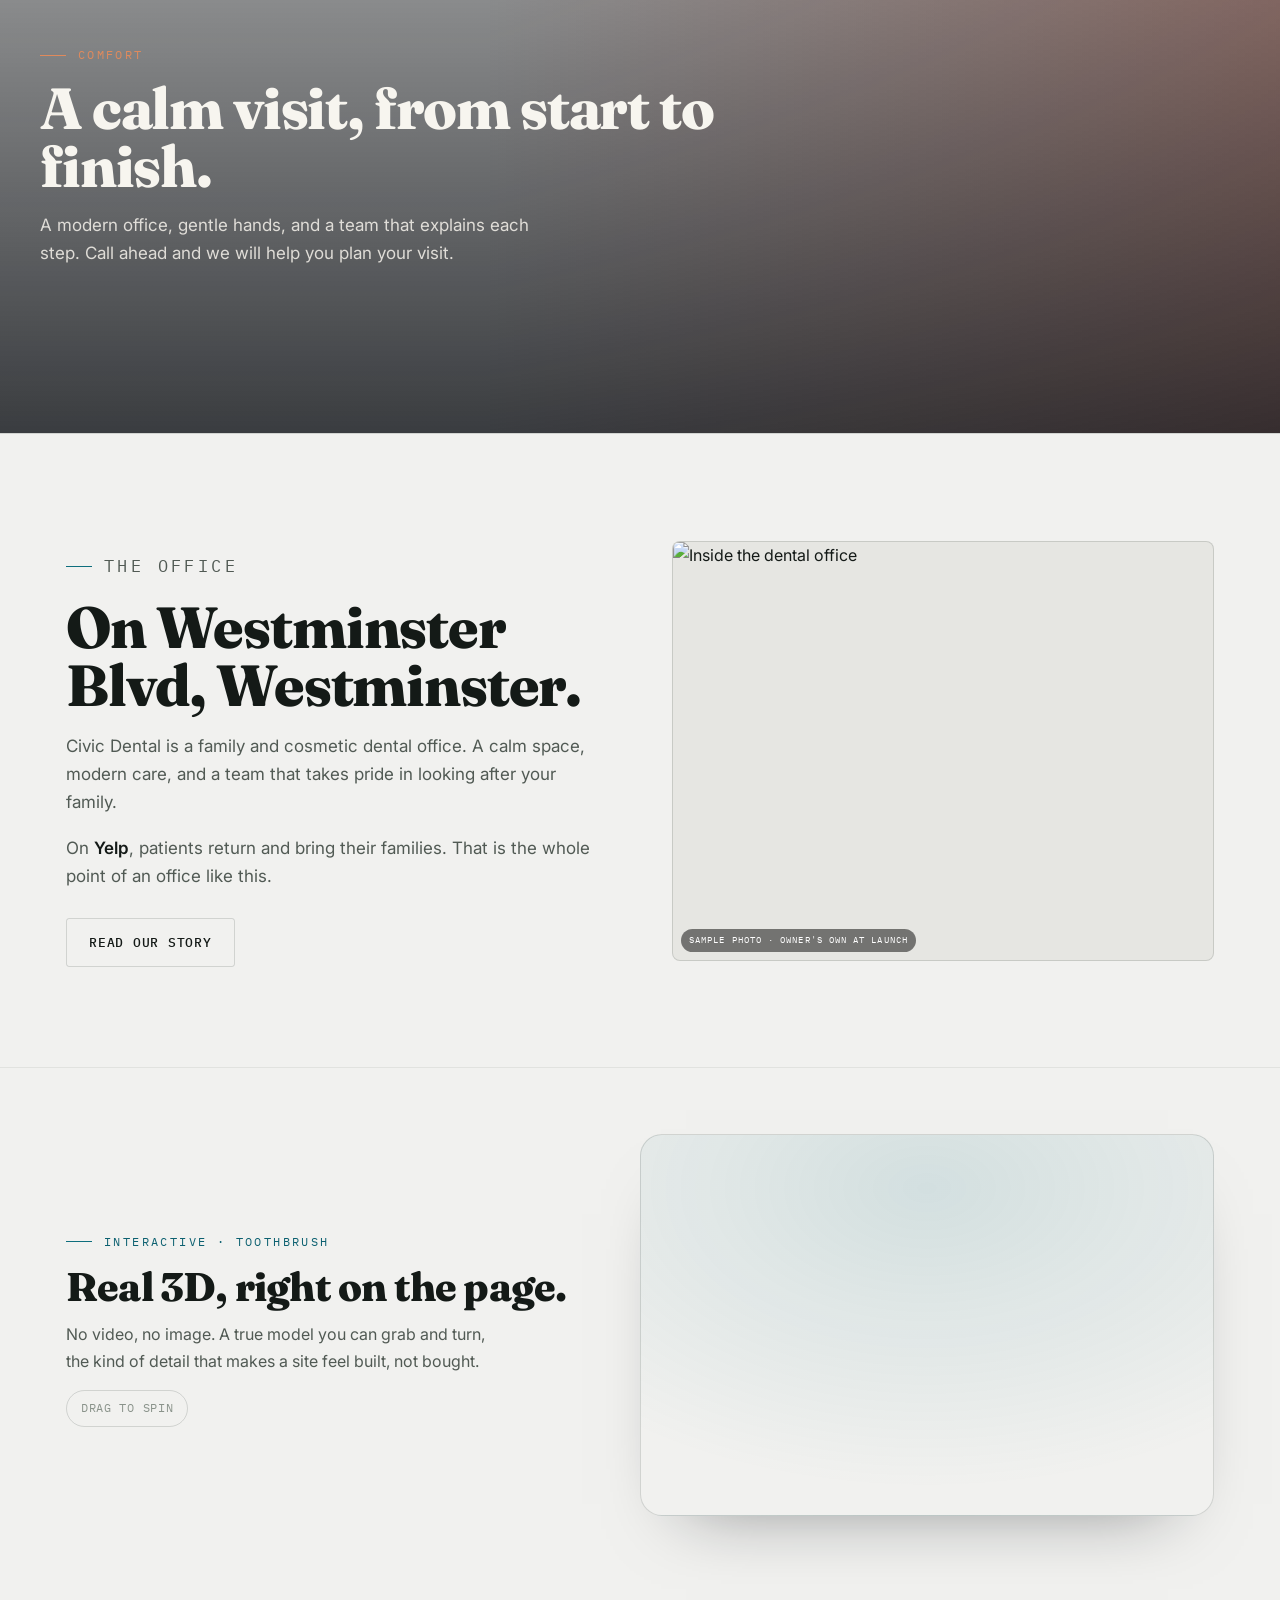
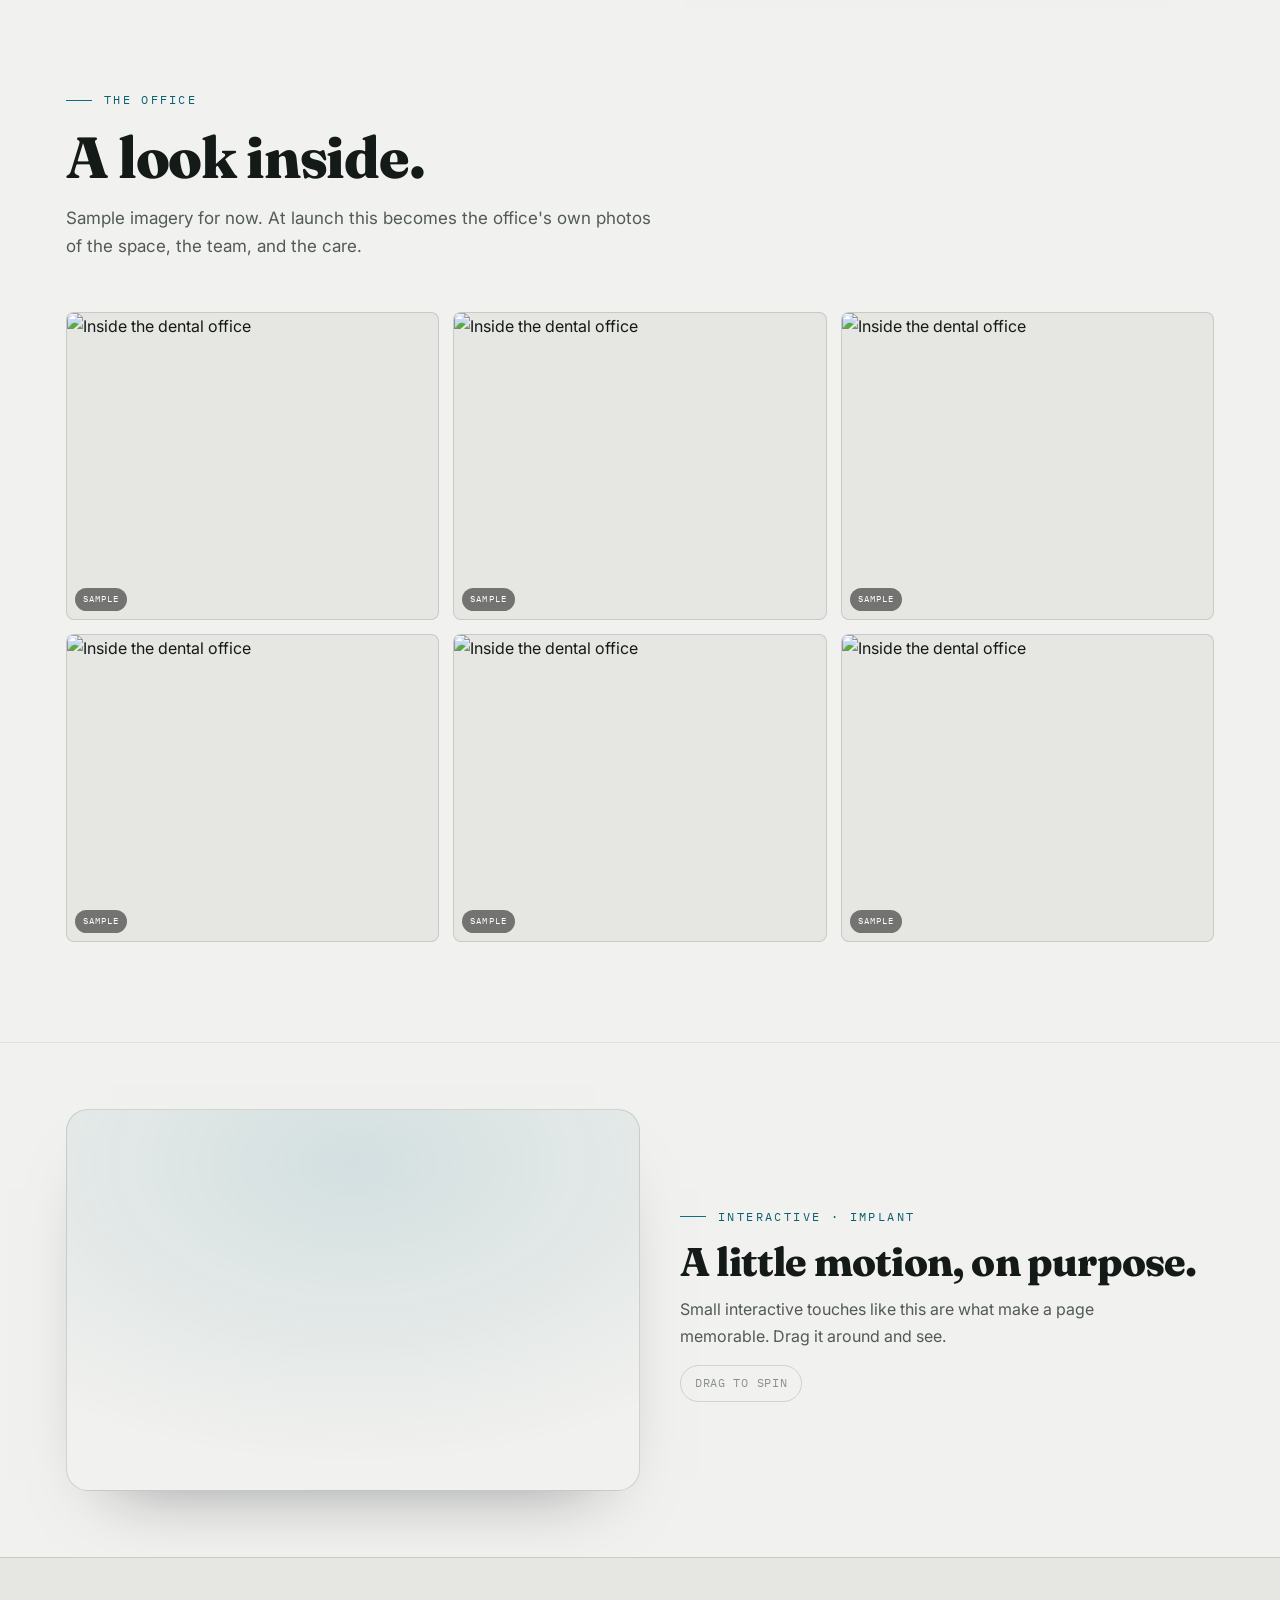
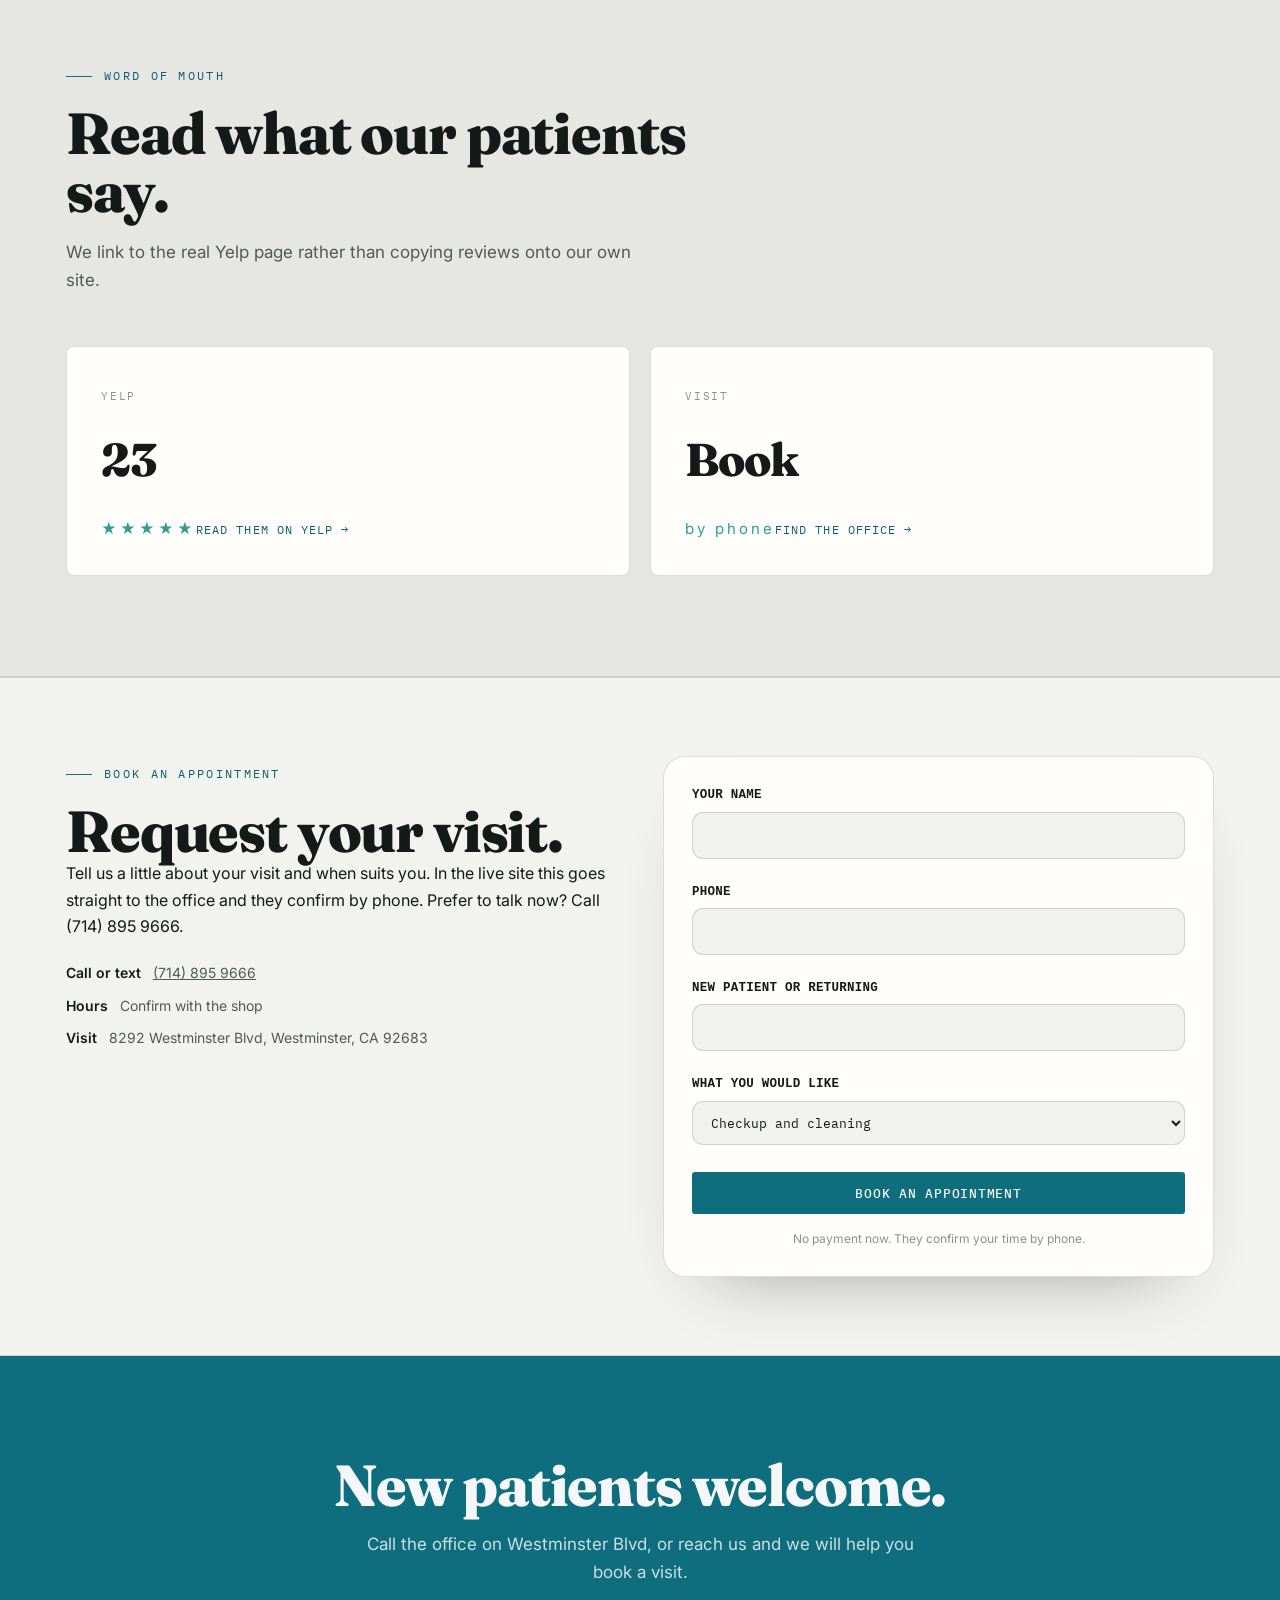
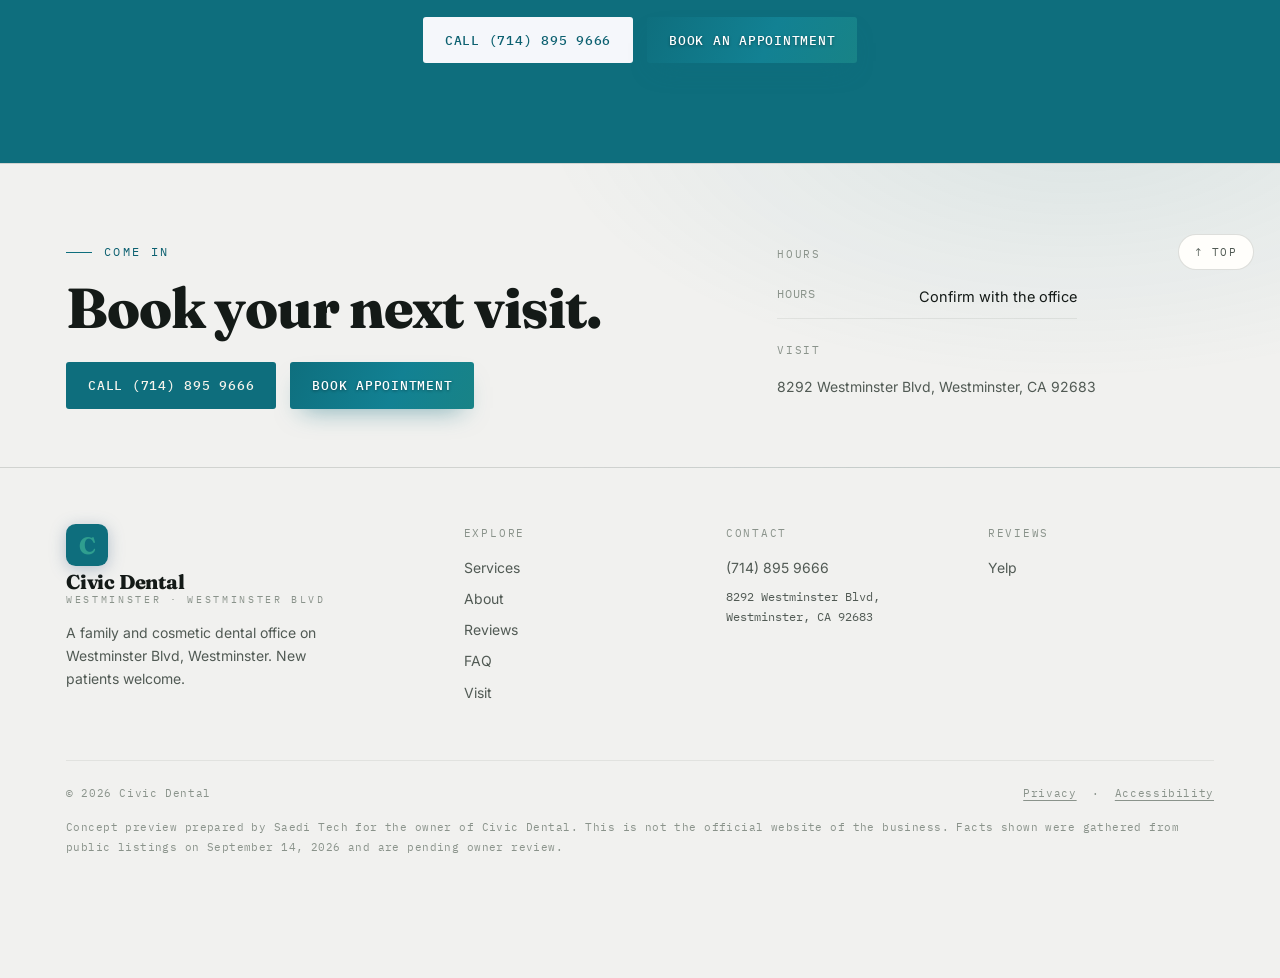
==== commit dd8bc5bb: "Fix 3D hero loading, page reveal, spread 3D across page, unique heroes, correct photos Co-Authored-B" ====
--- a/index.html
+++ b/index.html
@@ -165,10 +165,10 @@
   </div>
 </section>
 <section class="ctaband"><div class="wrap"><h2 class="up">New patients welcome.</h2><p class="up">Call the office on Westminster Blvd, or reach us and we will help you book a visit.</p><div class="cta up"><a class="btn btn-fill" href="tel:+17148959666">Call (714) 895 9666</a><a class="btn btn-book" href="#book">Book an appointment</a></div></div></section>
-</main><script type="module" src="assets/hero3d-generic.js?v=2"></script><script type="module" src="assets/objects3d.js?v=2"></script><footer>
+</main><script type="module" src="assets/hero3d-generic.js?v=3"></script><script type="module" src="assets/objects3d.js?v=3"></script><footer>
   <button class="backtop" id="backtop" aria-label="Back to top">↑ Top</button>
   <div class="foot-hero"><div class="wrap"><div class="foot-top">
-    <div class="foot-cta"><p class="kick">Come in</p><h2>Book your next visit.</h2><div class="cta"><a class="btn btn-fill" href="tel:+17148959666">Call (714) 895 9666</a><a class="btn btn-line" href="visit.html">Find the office</a></div></div>
+    <div class="foot-cta"><p class="kick">Come in</p><h2>Book your next visit.</h2><div class="cta"><a class="btn btn-fill" href="tel:+17148959666">Call (714) 895 9666</a><a class="btn btn-book" href="index.html#book">Book appointment</a></div></div>
     <div class="foot-hours"><p class="ft">Hours</p><div class="hrow"><span>Hours</span><span>Confirm with the office</span></div><p class="ft" style="margin-top:22px">Visit</p><p class="addr">8292 Westminster Blvd, Westminster, CA 92683</p></div>
   </div></div></div>
   <div class="wrap foot-main">
--- a/assets/site.css
+++ b/assets/site.css
@@ -417,3 +417,17 @@
 .btn-book:hover{background-position:100% 50%;transform:translateY(-1px);box-shadow:0 18px 32px -12px color-mix(in srgb,var(--indigo) 62%,transparent)}
 .btn-book:active{transform:translateY(0)}
 .navlinks a[href$="#book"],.navlinks a[href$="#book"]:hover{color:var(--shu-tx);font-weight:600}
+
+/* ---- hero overlap fix: reserve header space + fit tall headlines (desktop) ---- */
+@media (min-width:941px){
+  header.hero.scroll3d .sticky{padding:126px 0 64px !important;align-items:center}
+  header.hero.scroll3d h1{font-size:clamp(44px,5.6vw,74px)}
+  .callouts{top:calc(50% + 30px)}
+}
+
+/* ---- prominent animated Book pill in header nav ---- */
+.navlinks a[href$="#book"]{background:linear-gradient(115deg,var(--indigo),var(--shu));color:#fff !important;padding:9px 18px;border-radius:40px;text-shadow:0 1px 2px rgba(0,0,0,.3);box-shadow:0 8px 18px -9px color-mix(in srgb,var(--indigo) 55%,transparent);background-size:160% 160%;background-position:0% 50%;transition:background-position .55s var(--ease),transform .2s,box-shadow .3s}
+.navlinks a[href$="#book"]:hover{background-position:100% 50%;transform:translateY(-1px);box-shadow:0 12px 22px -9px color-mix(in srgb,var(--indigo) 62%,transparent)}
+.navlinks a[href$="#book"]::after{display:none !important}
+/* ---- footer reveal + CTA polish ---- */
+.foot-hero .foot-cta h2{transition:transform .7s var(--ease),opacity .7s var(--ease)}
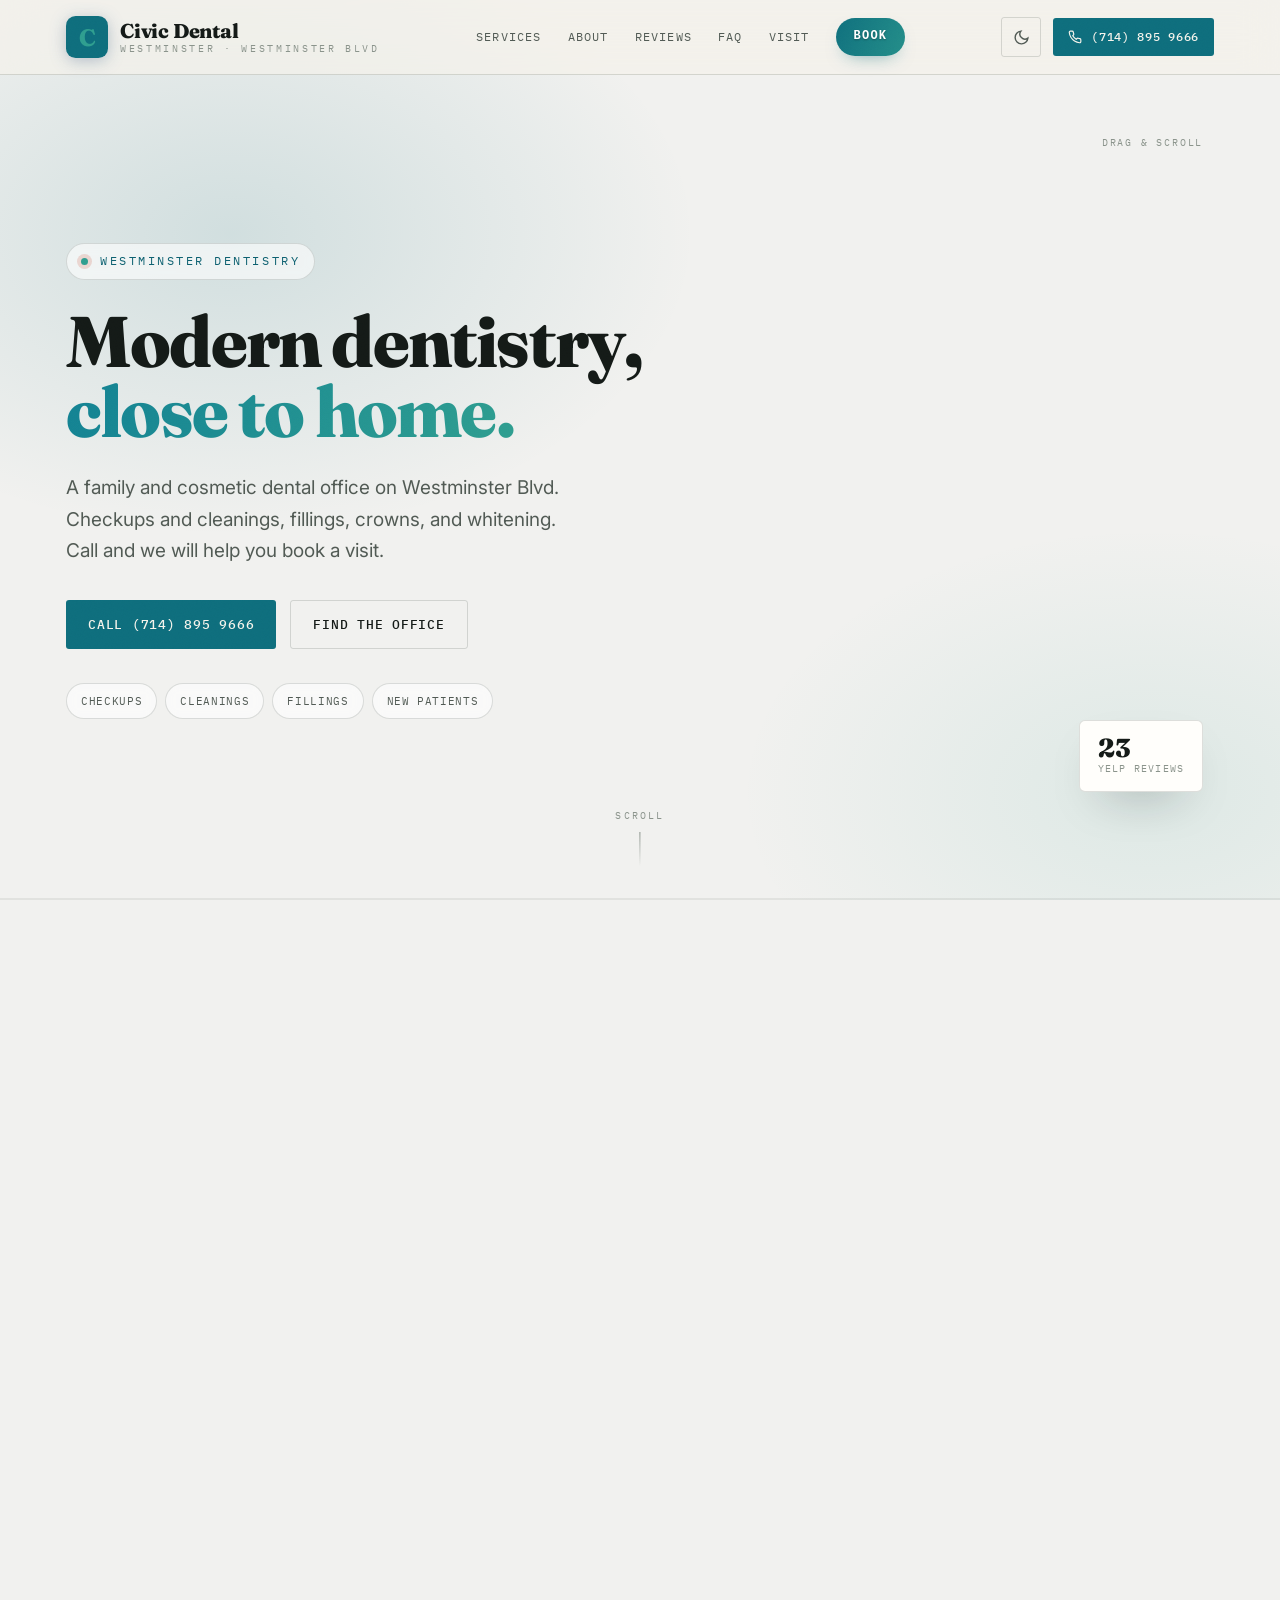
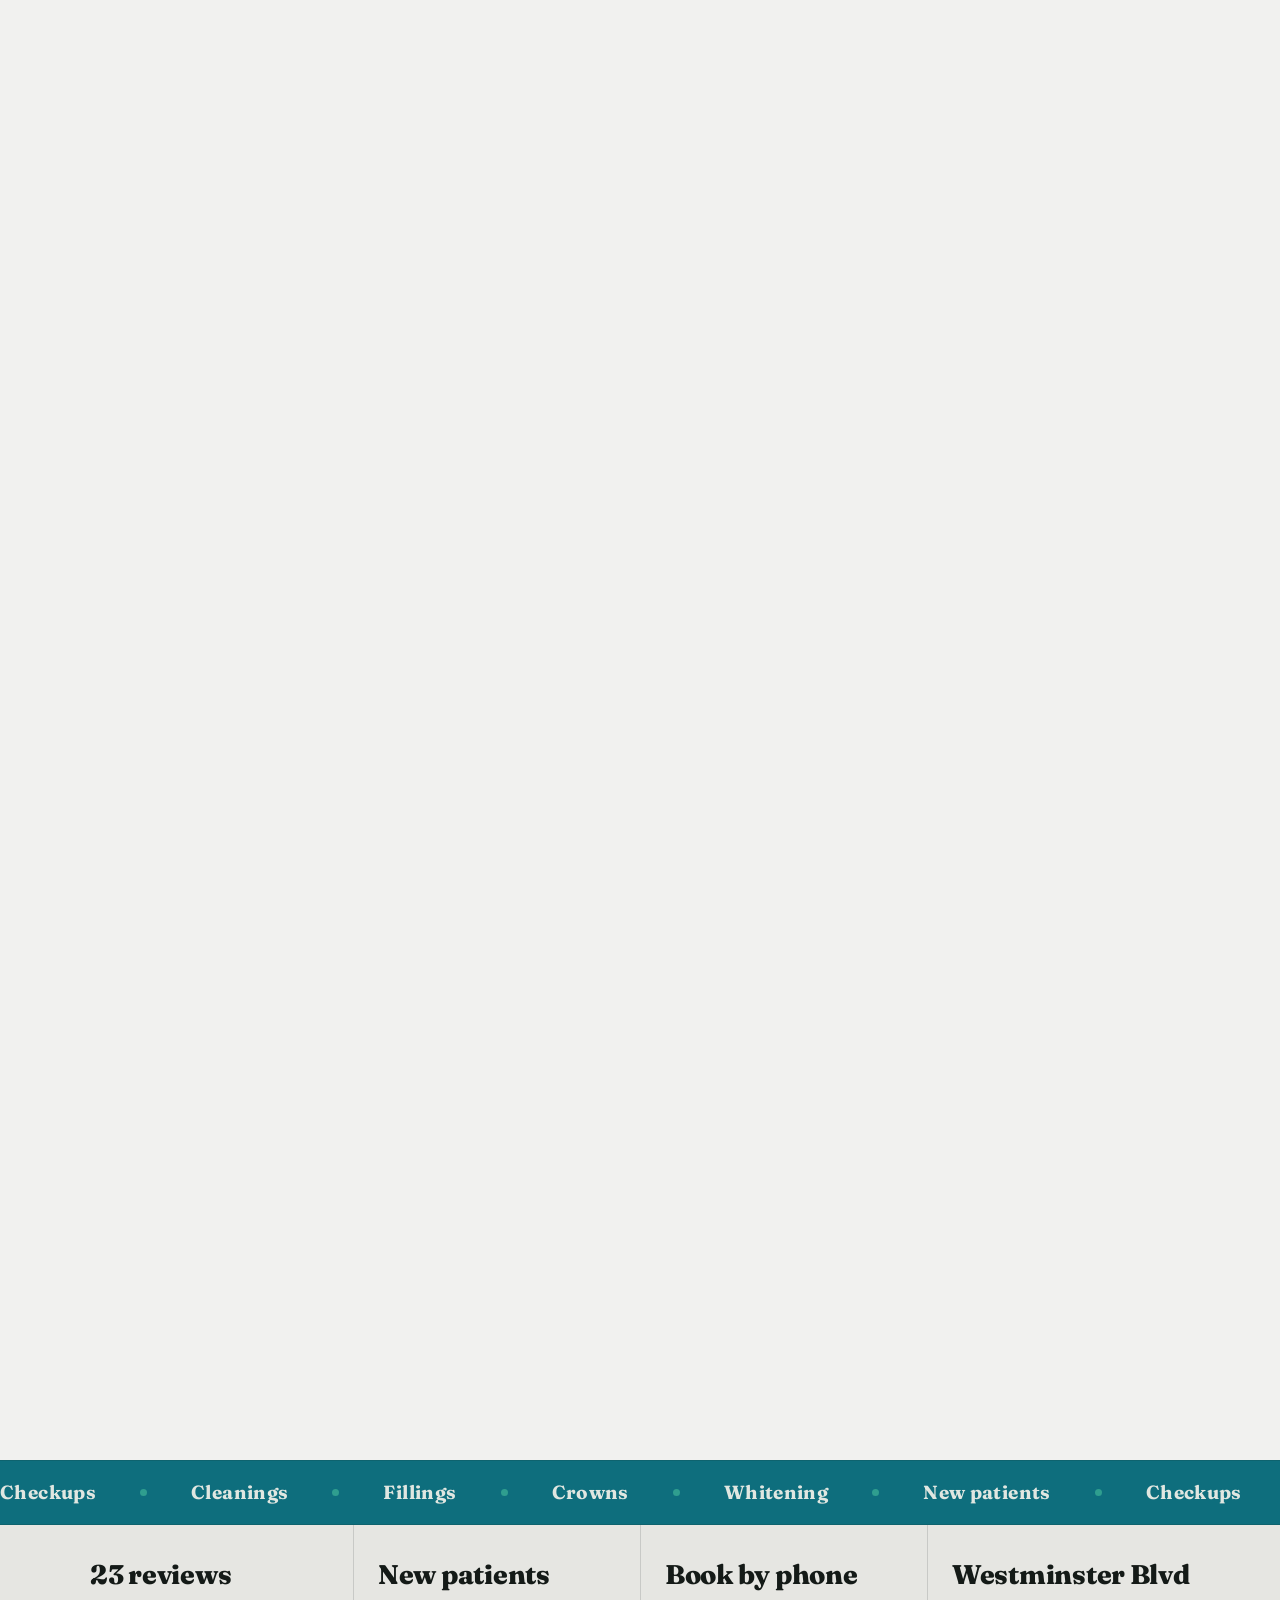
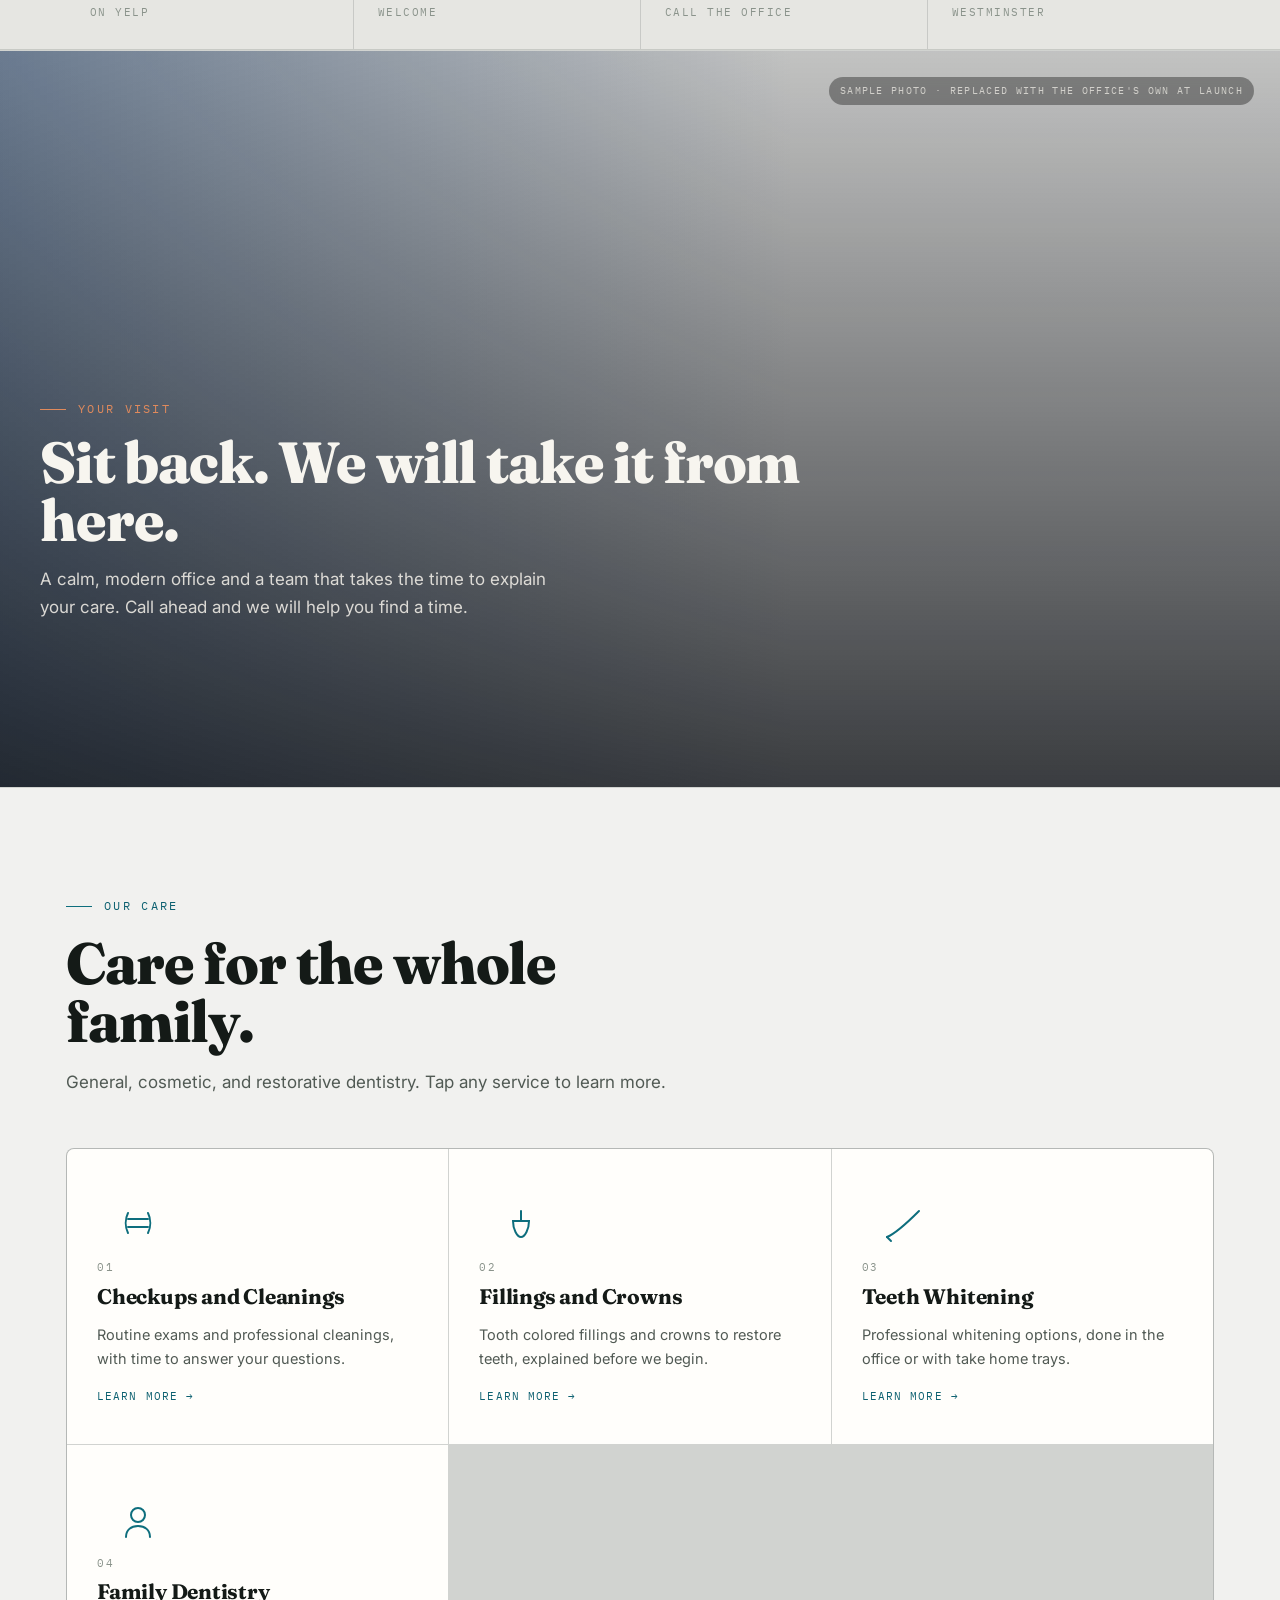
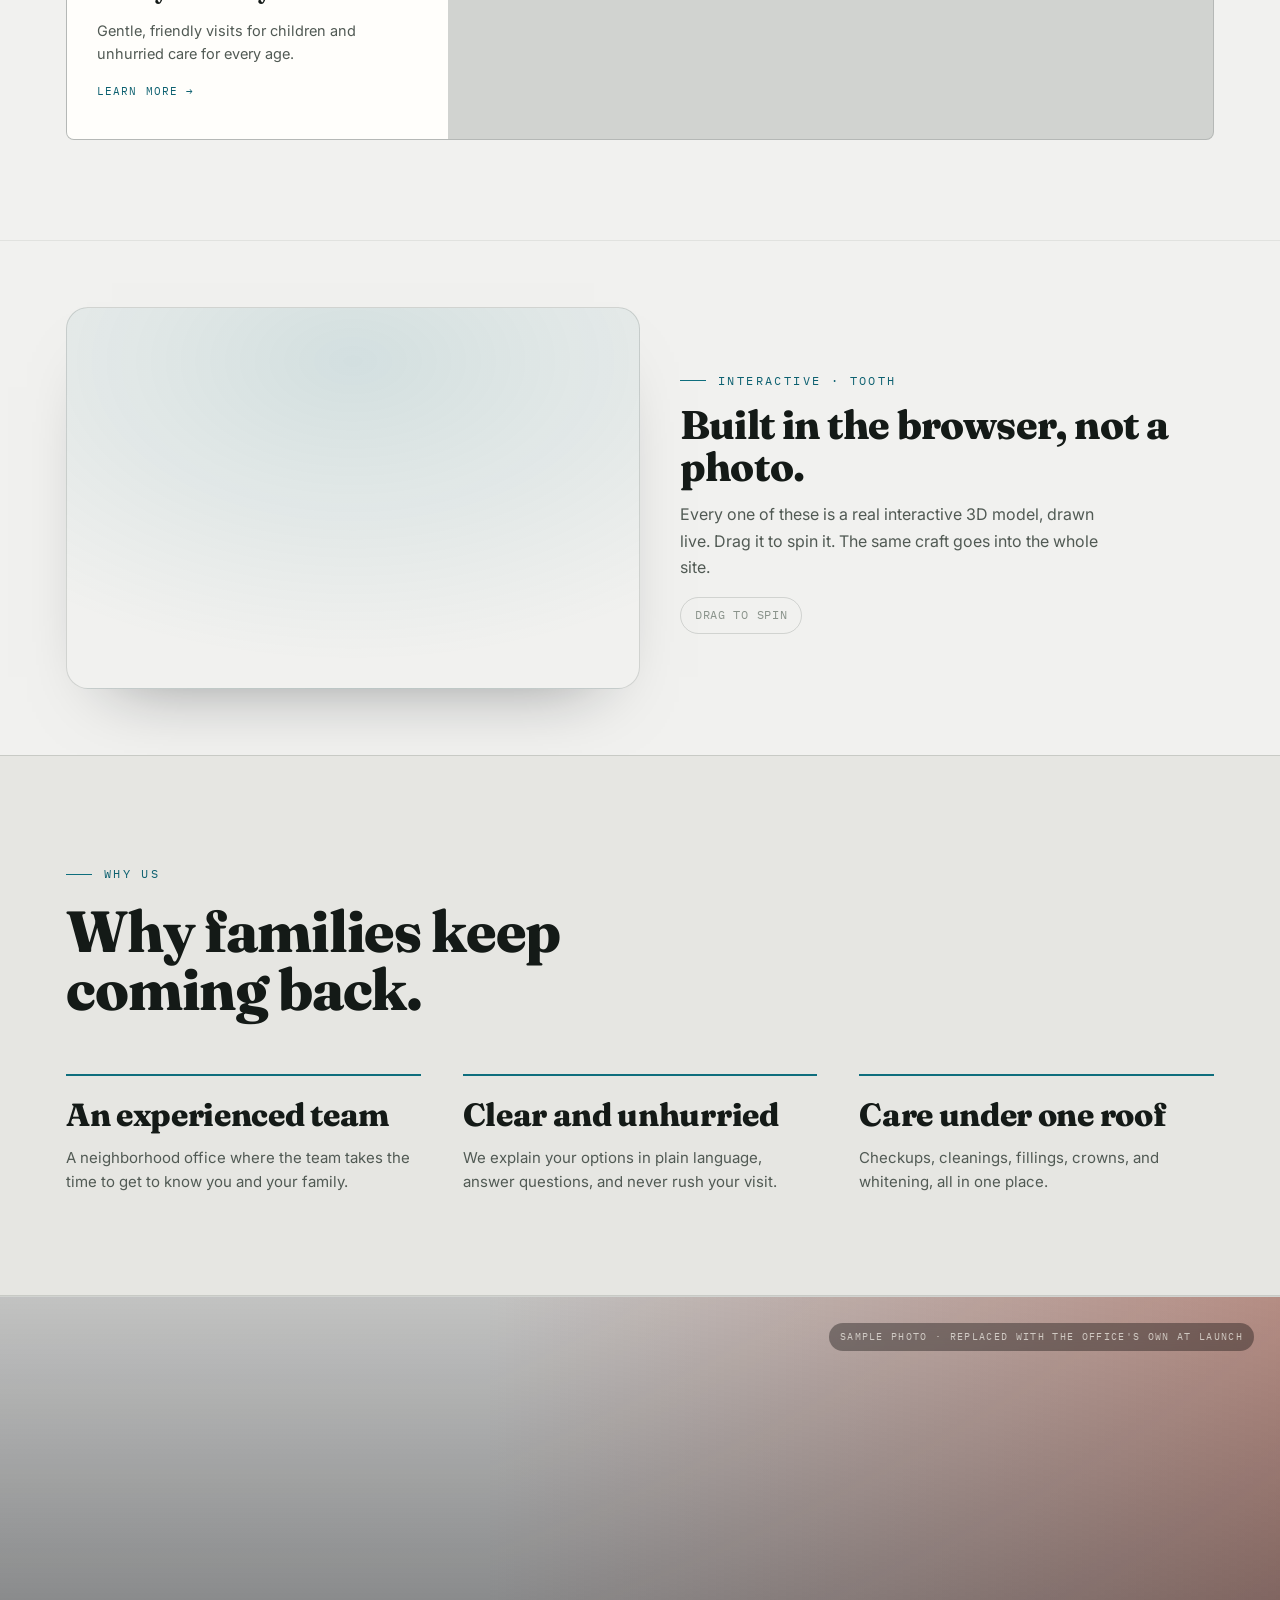
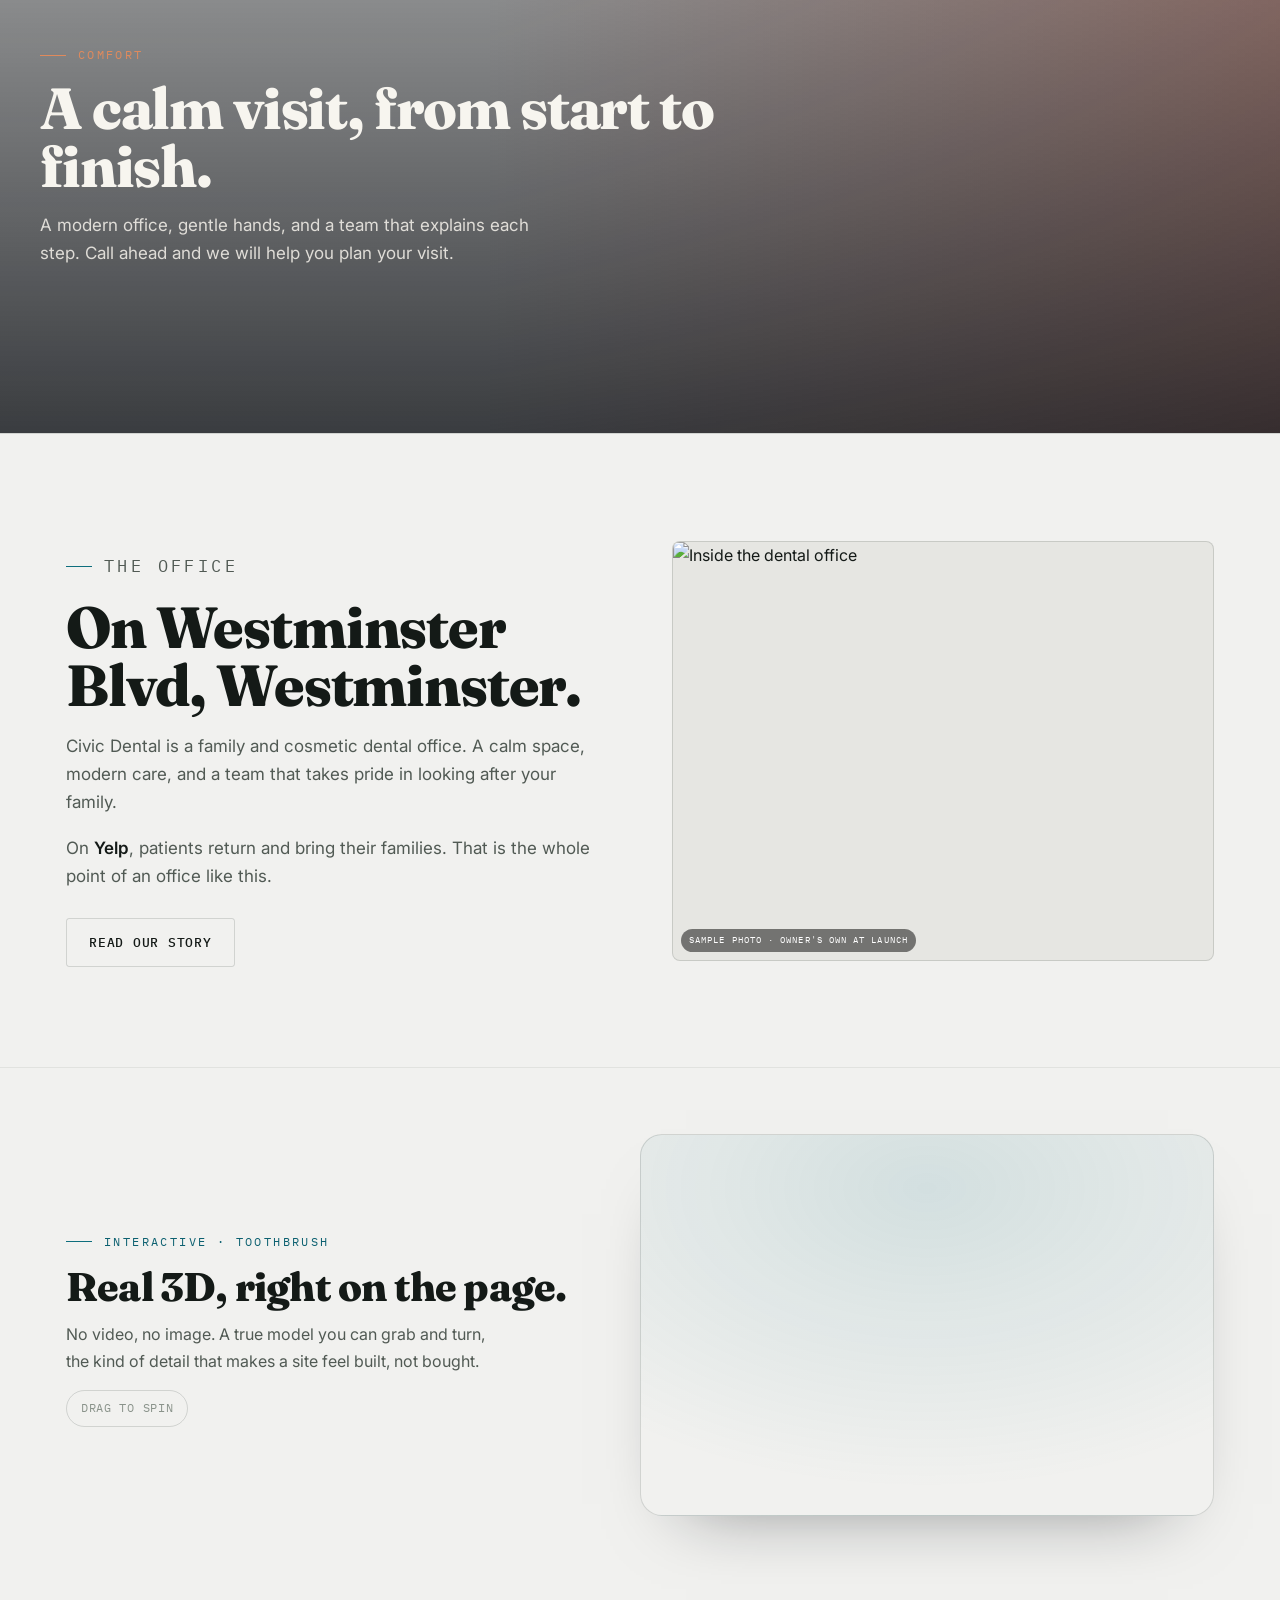
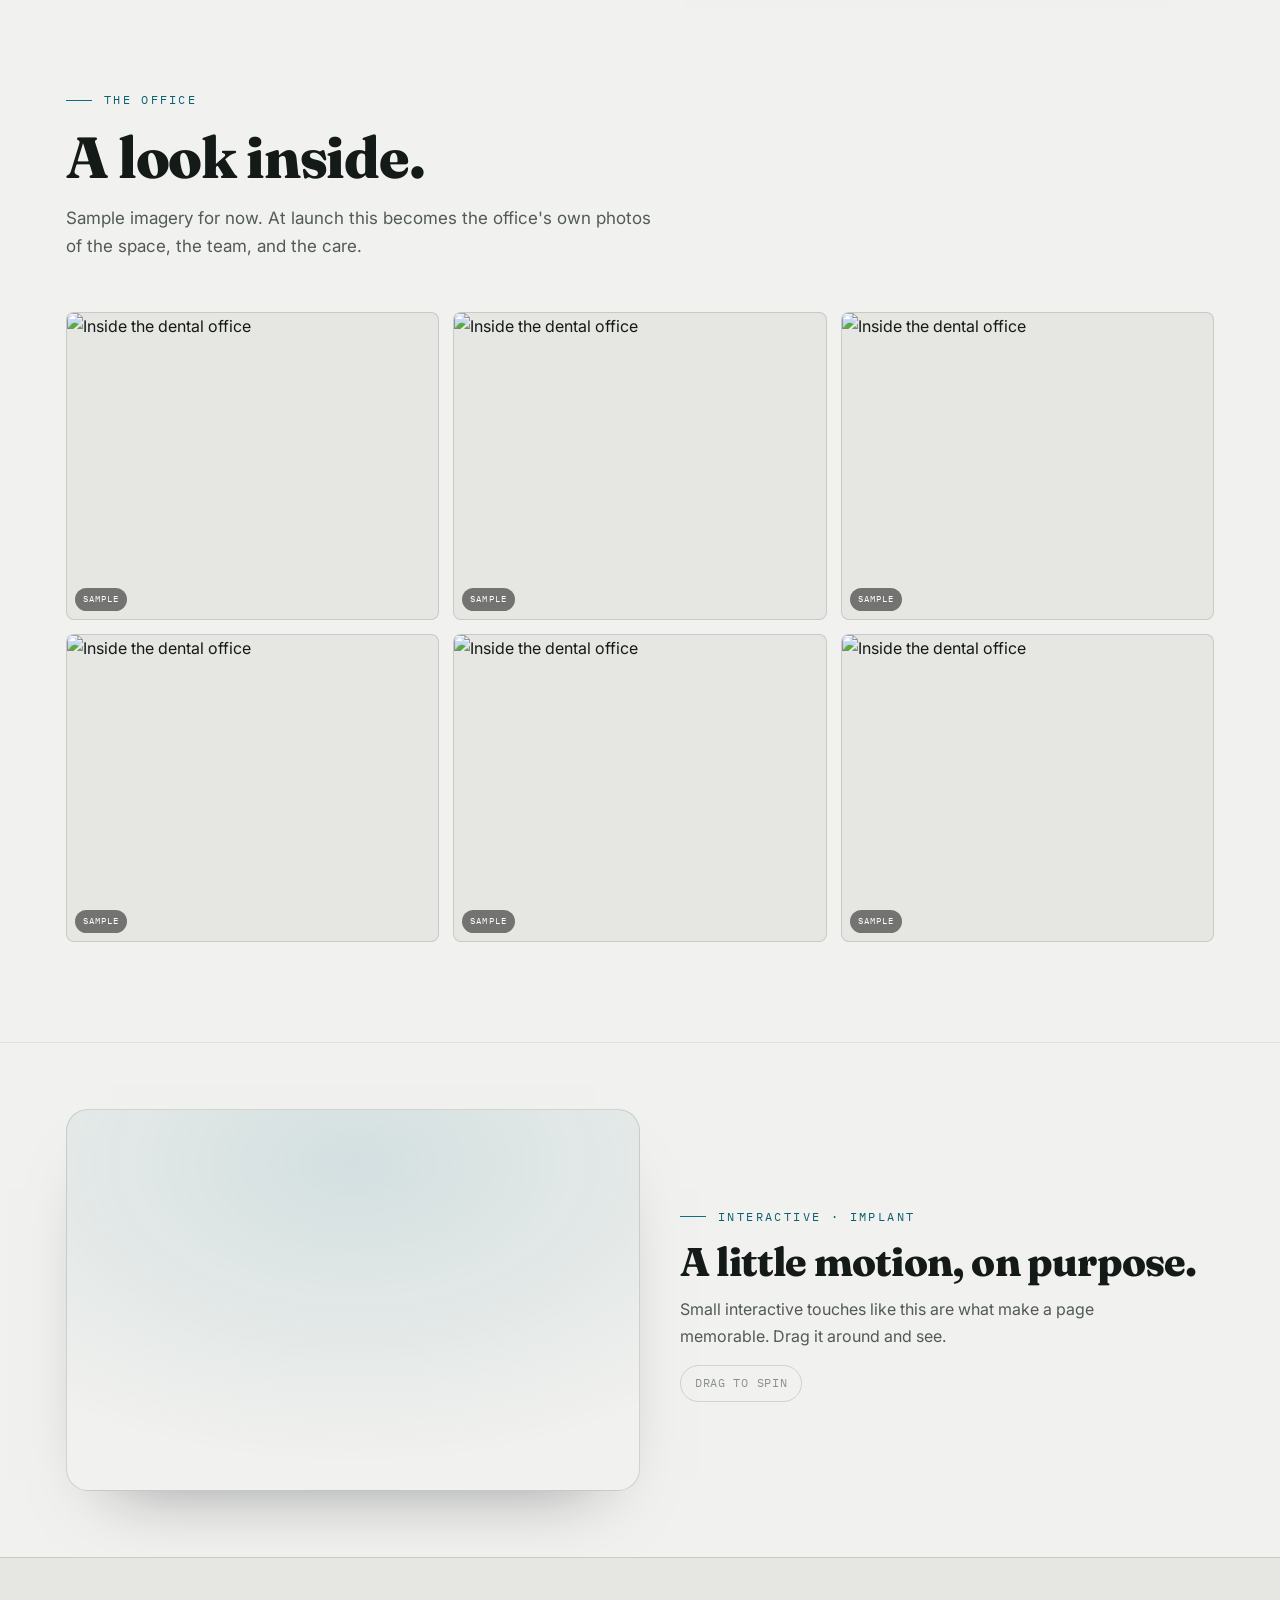
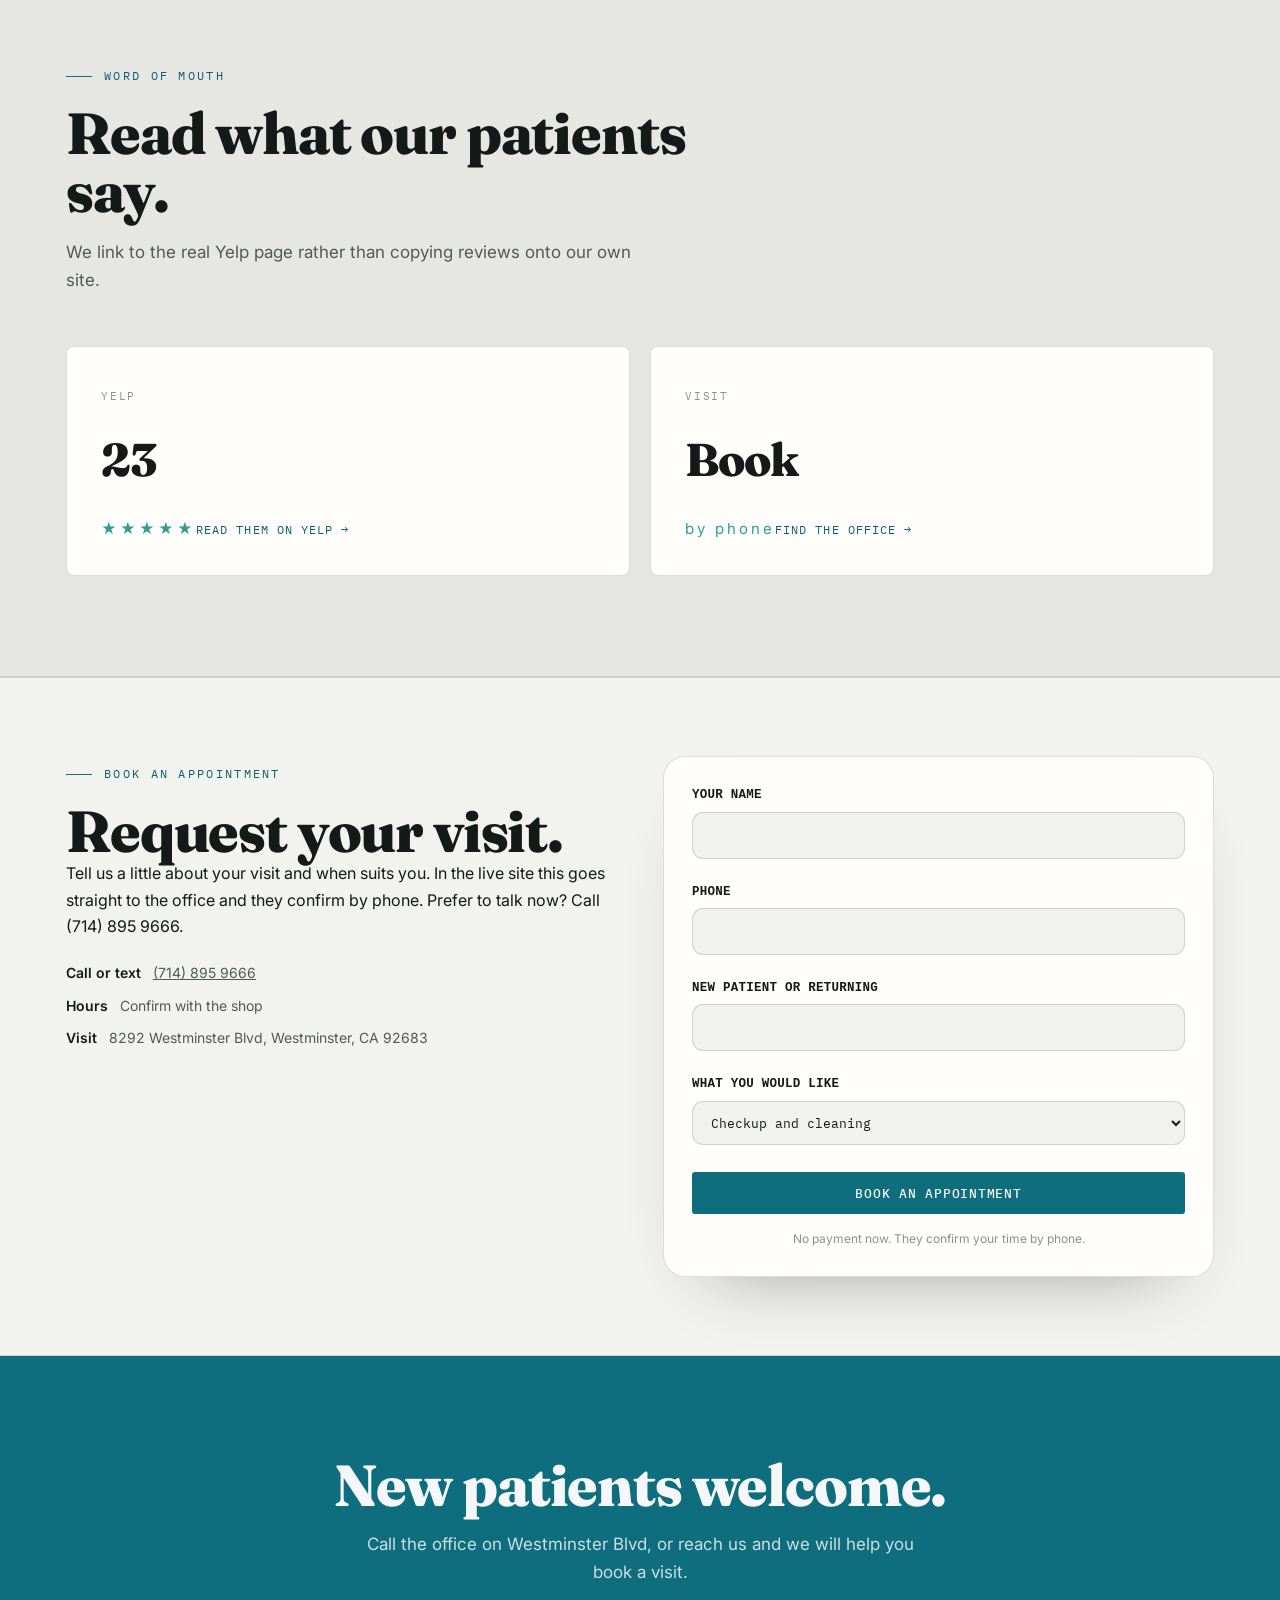
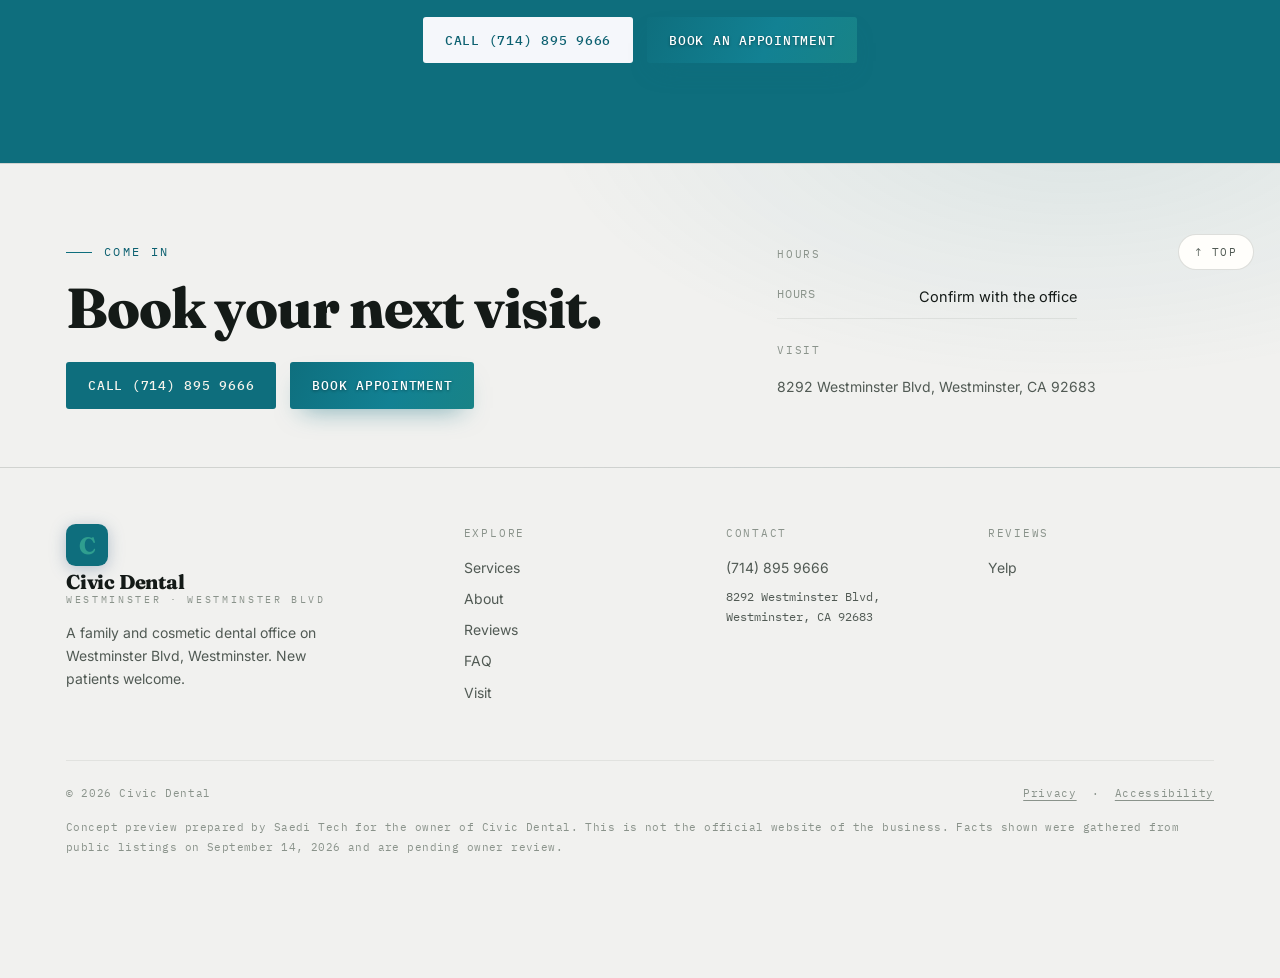
==== commit 29541821: "Fix 3D hero loading, page reveal, spread 3D across page, unique heroes, correct photos Co-Authored-B" ====
--- a/index.html
+++ b/index.html
@@ -16,7 +16,7 @@
 </head>
 <body>
 <a class="skip" href="#main">Skip to content</a>
-<header class="sitehead" id="sitehead"><div class="topbar"><div class="wrap tbin"><span class="tb-l"><b>Neighborhood dental office</b> · Westminster</span><span class="tb-r"><span>New patients welcome</span><span class="dot2"></span><a href="tel:+17148959666">(714) 895 9666</a></span></div></div>
+<header class="sitehead" id="sitehead">
 <nav class="top" aria-label="Main">
   <div class="wrap navin">
     <a class="logo" href="index.html" aria-label="Civic Dental, home"><svg class="emblem" viewBox="0 0 48 48" aria-hidden="true"><rect width="48" height="48" rx="11" fill="var(--indigo)"/><text x="24" y="34" font-size="27" text-anchor="middle" fill="var(--shu)" font-family="Fraunces,serif" font-weight="800">C</text></svg><span class="wm"><span class="n">Civic Dental</span><span class="s">Westminster · Westminster Blvd</span></span></a>
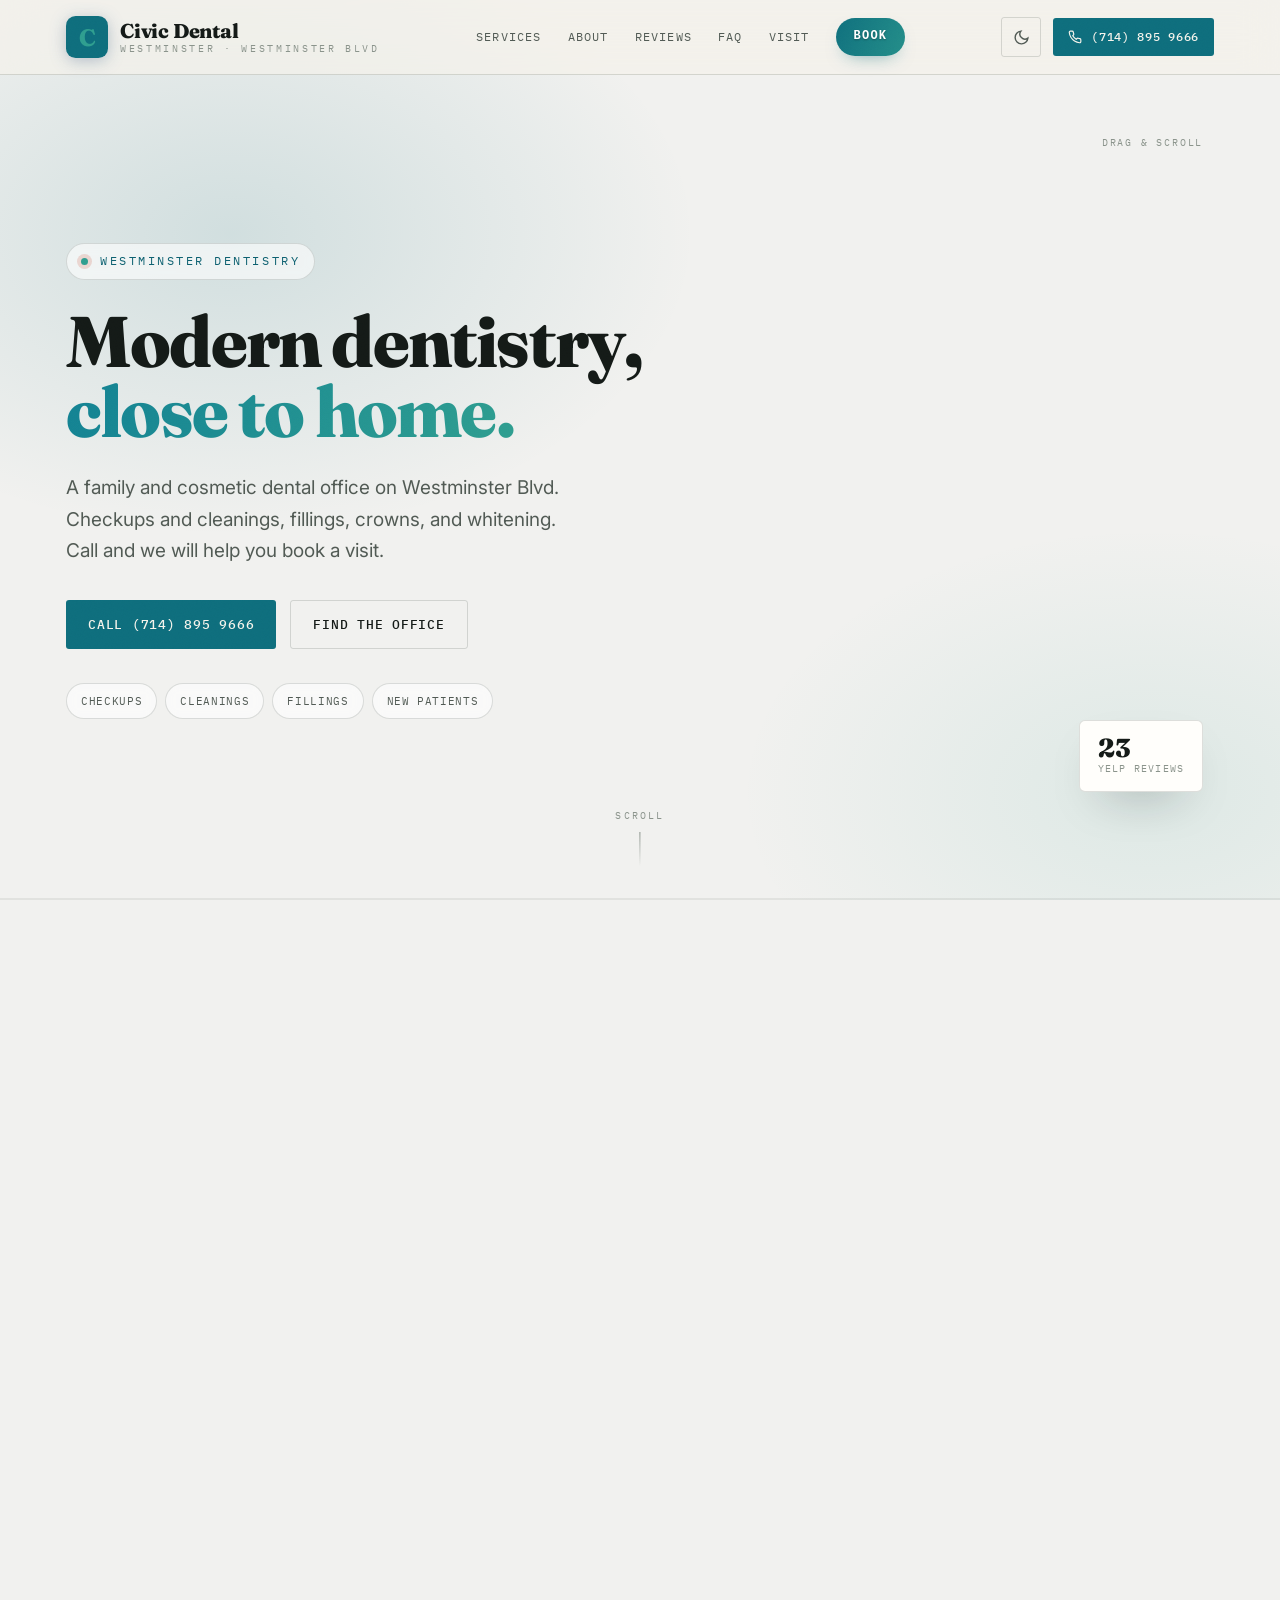
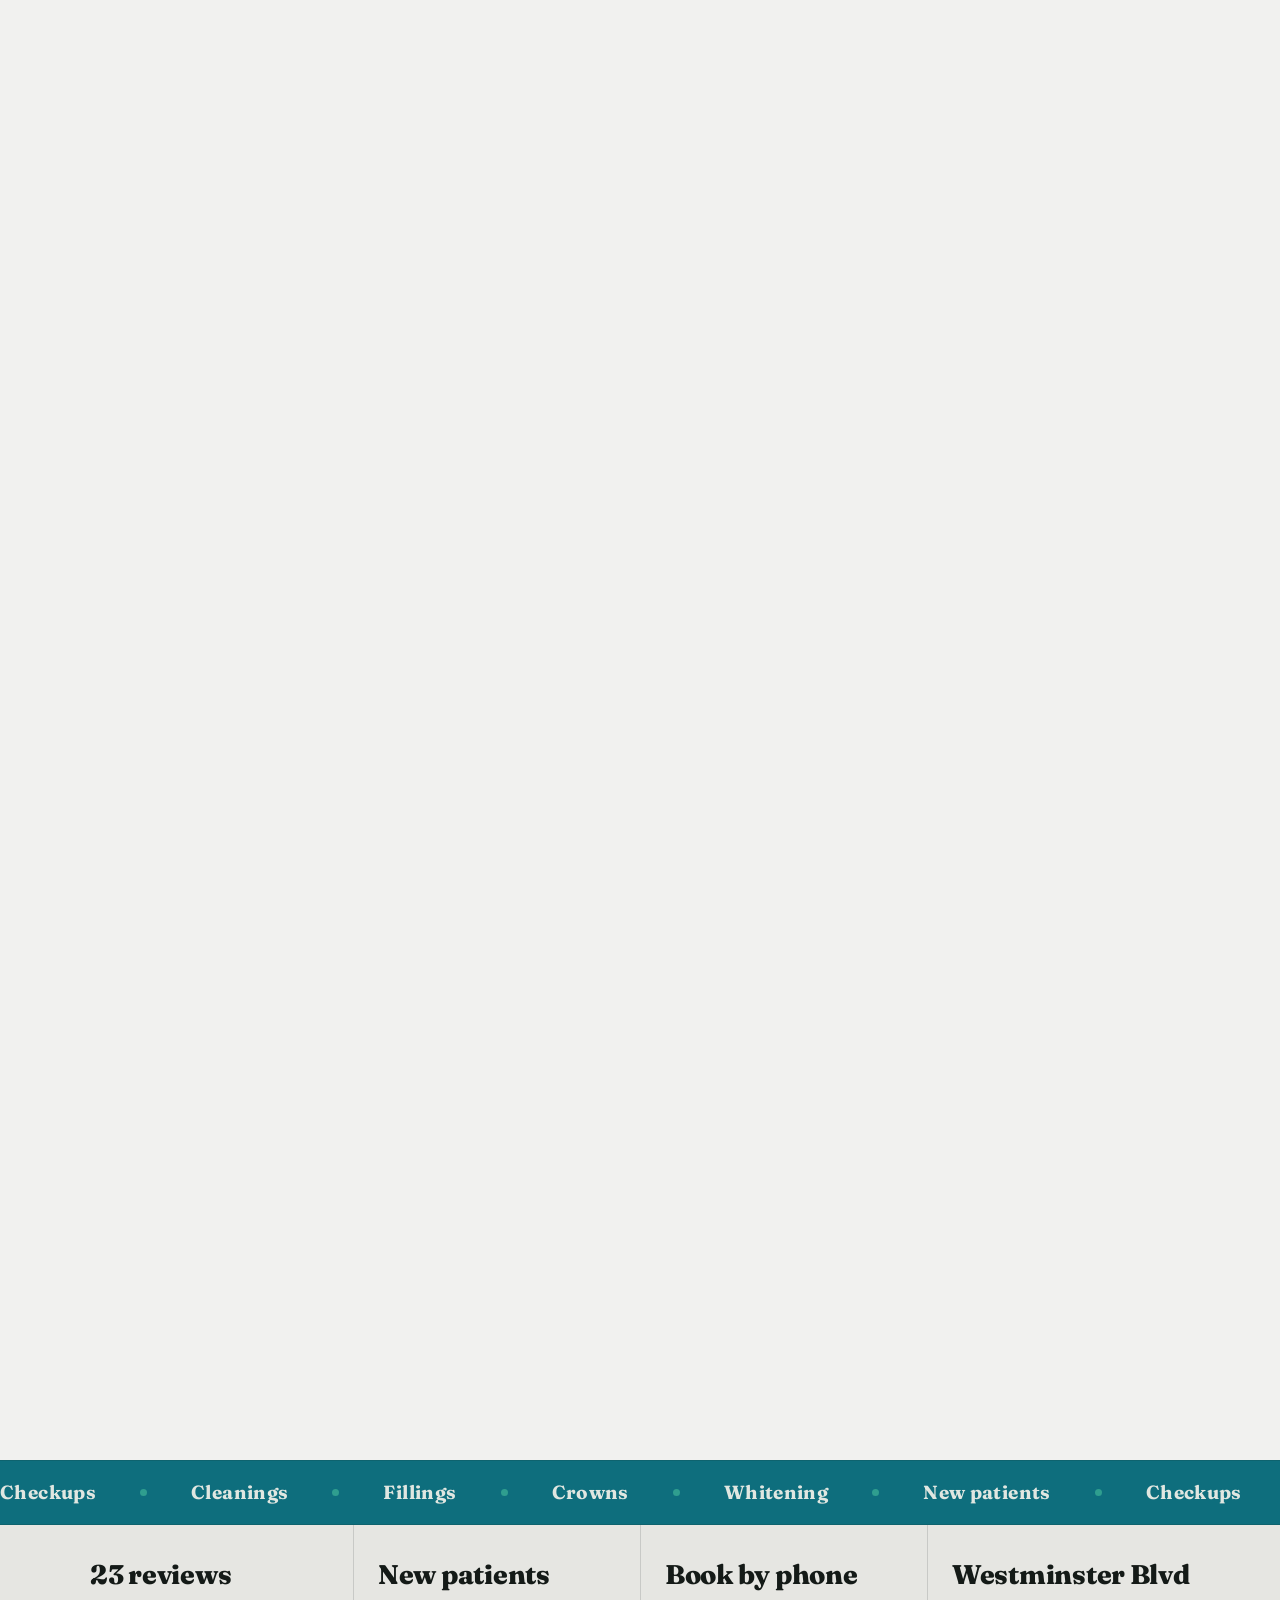
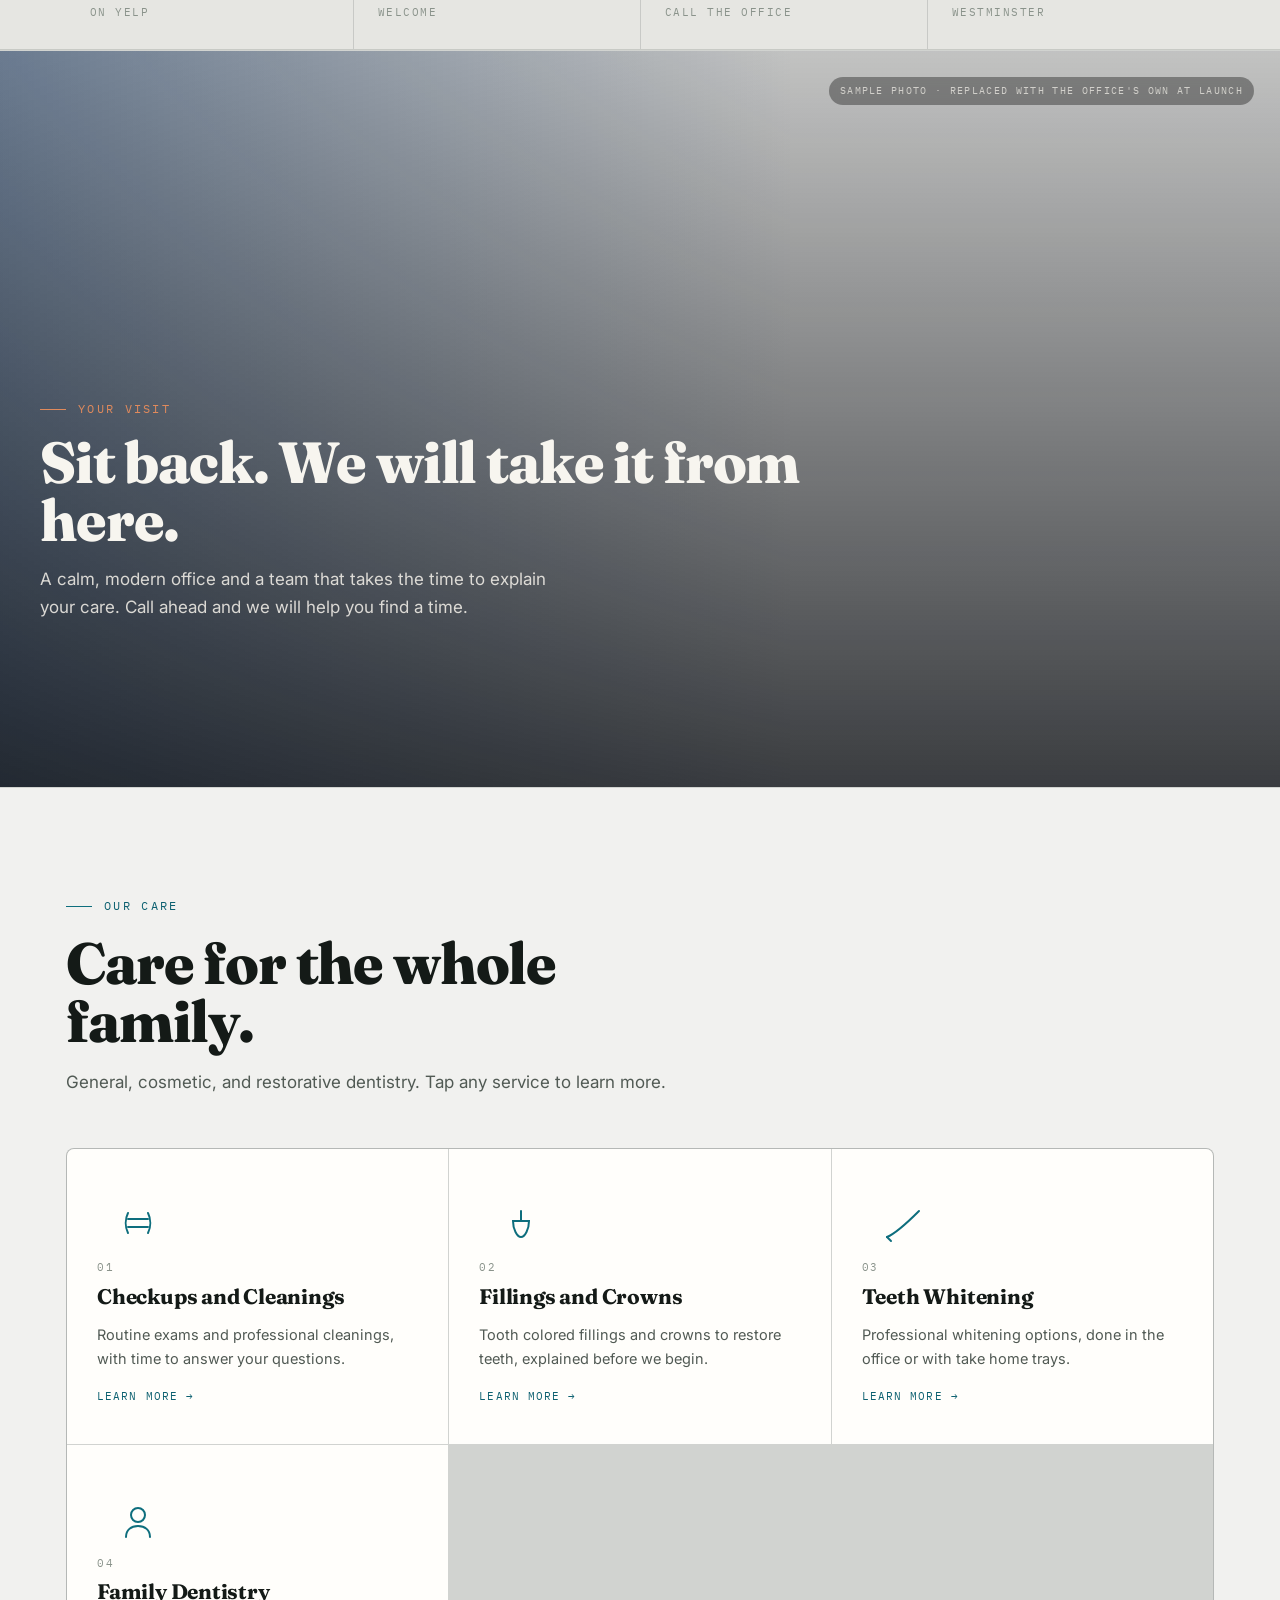
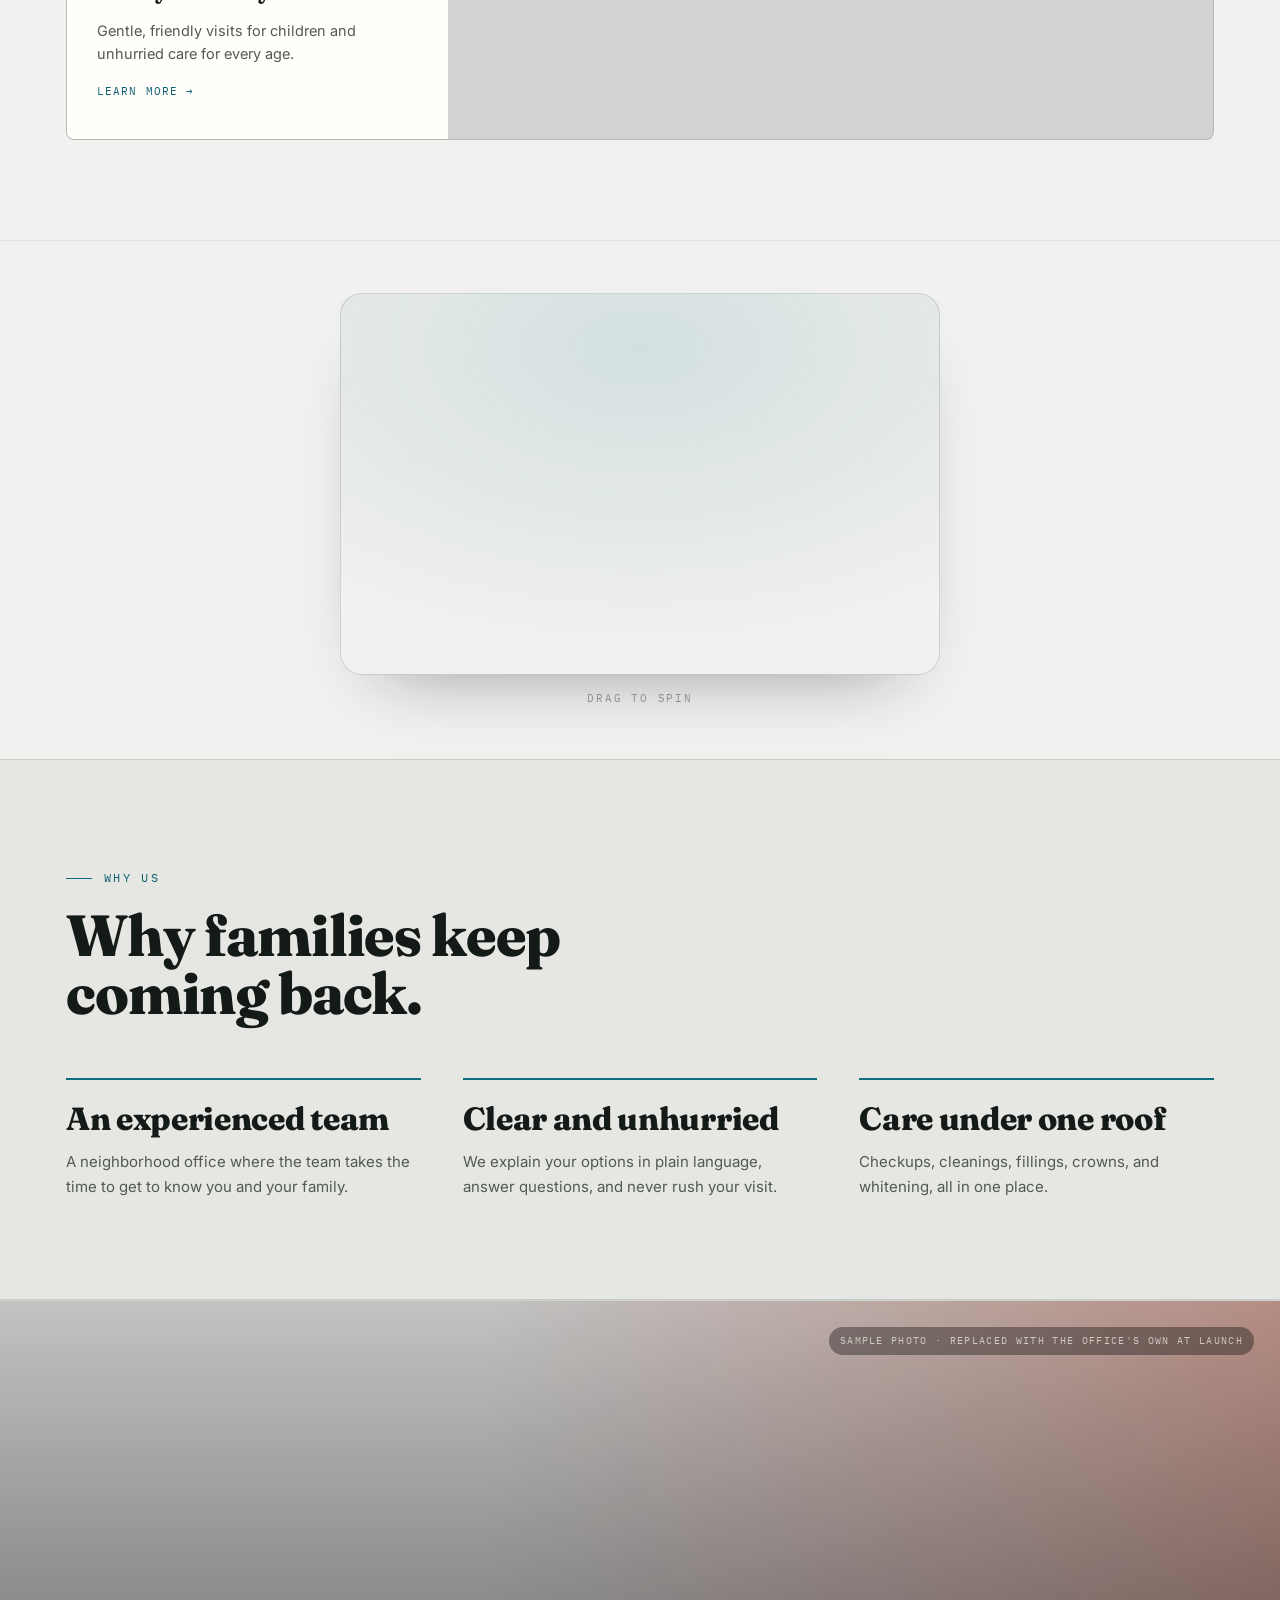
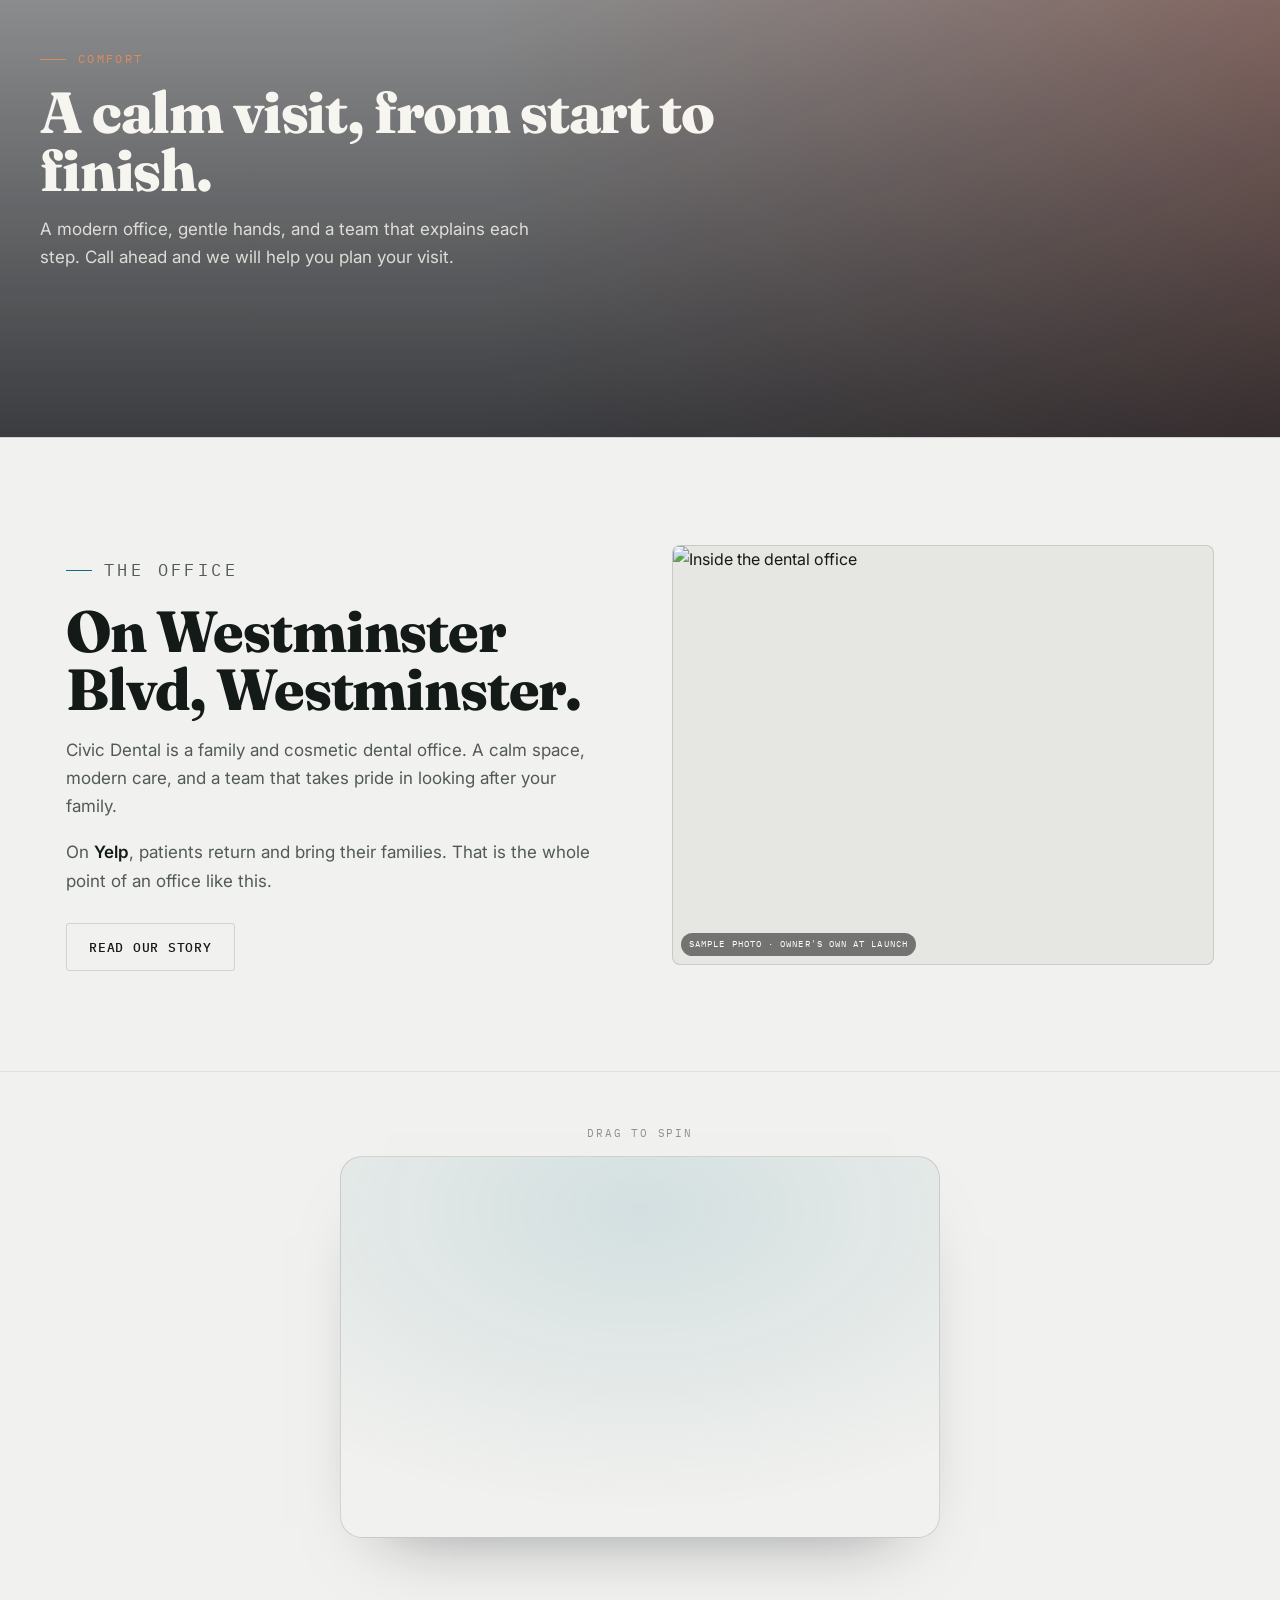
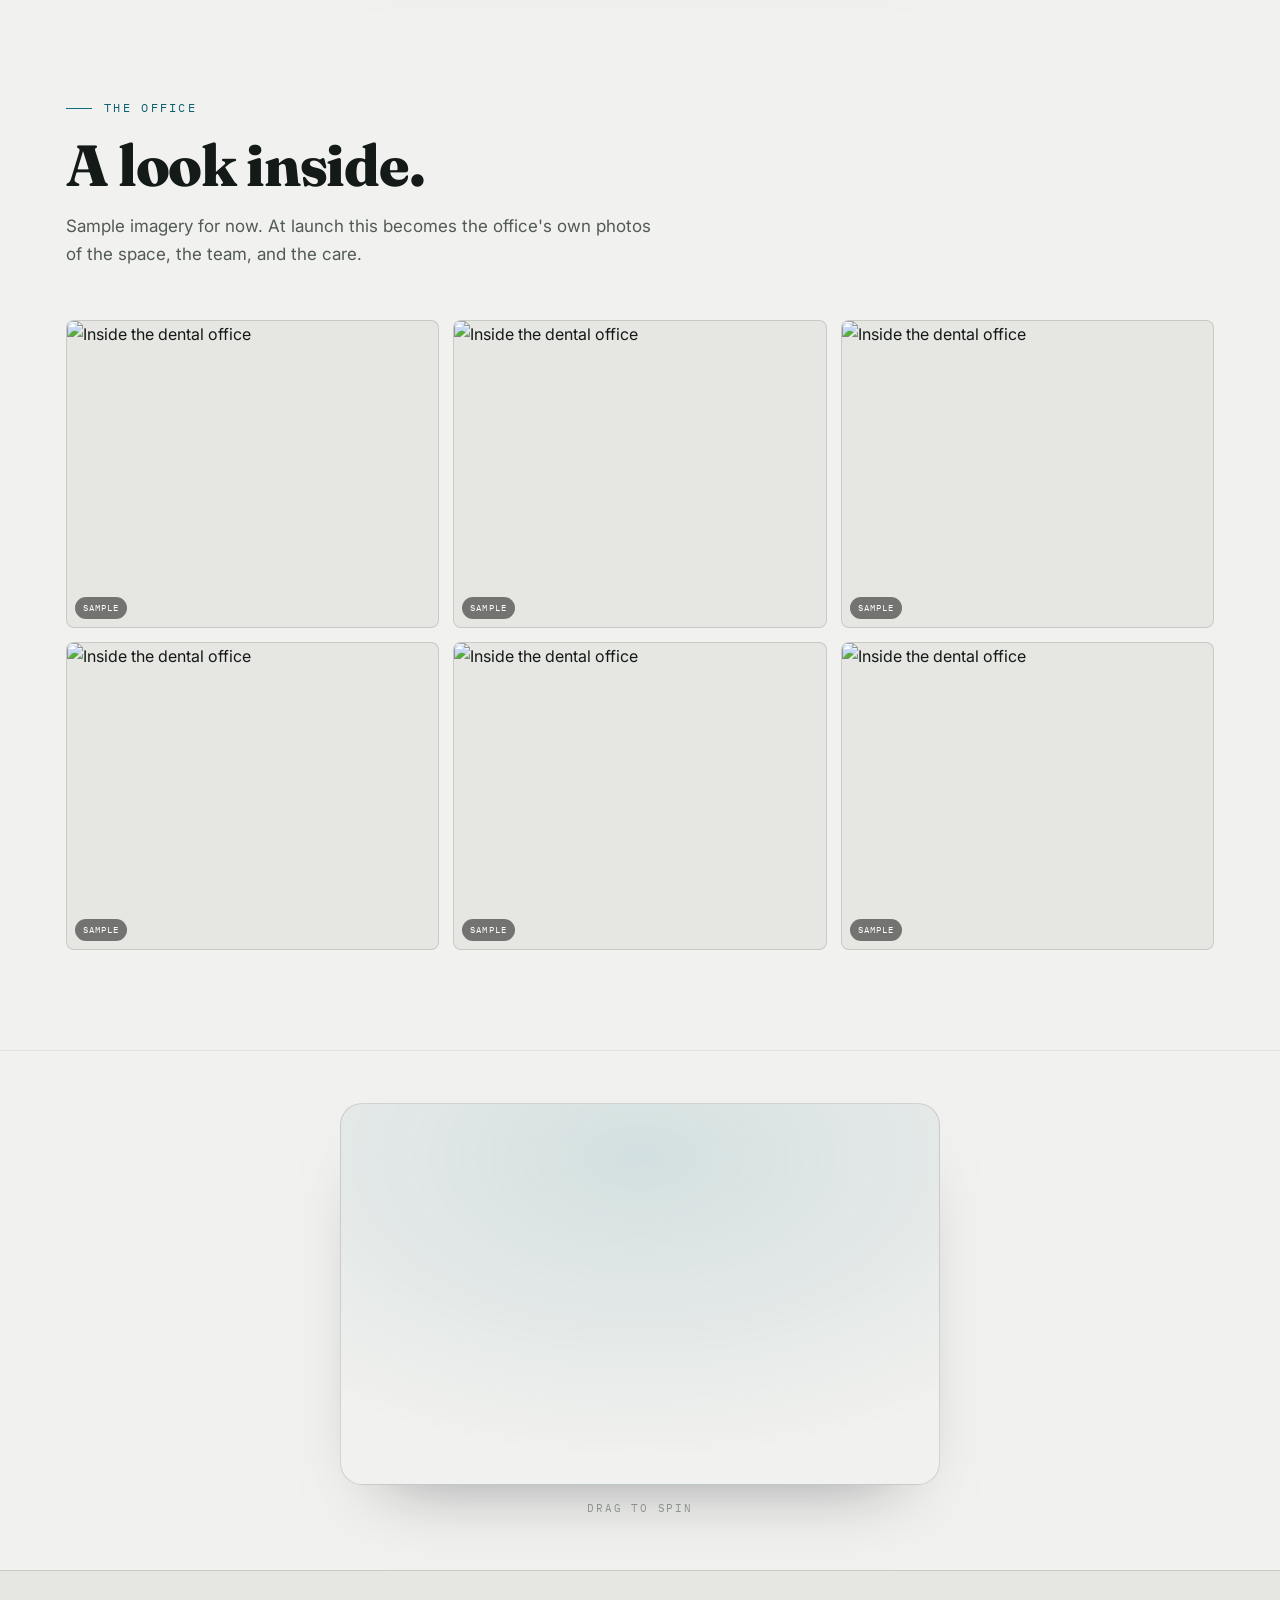
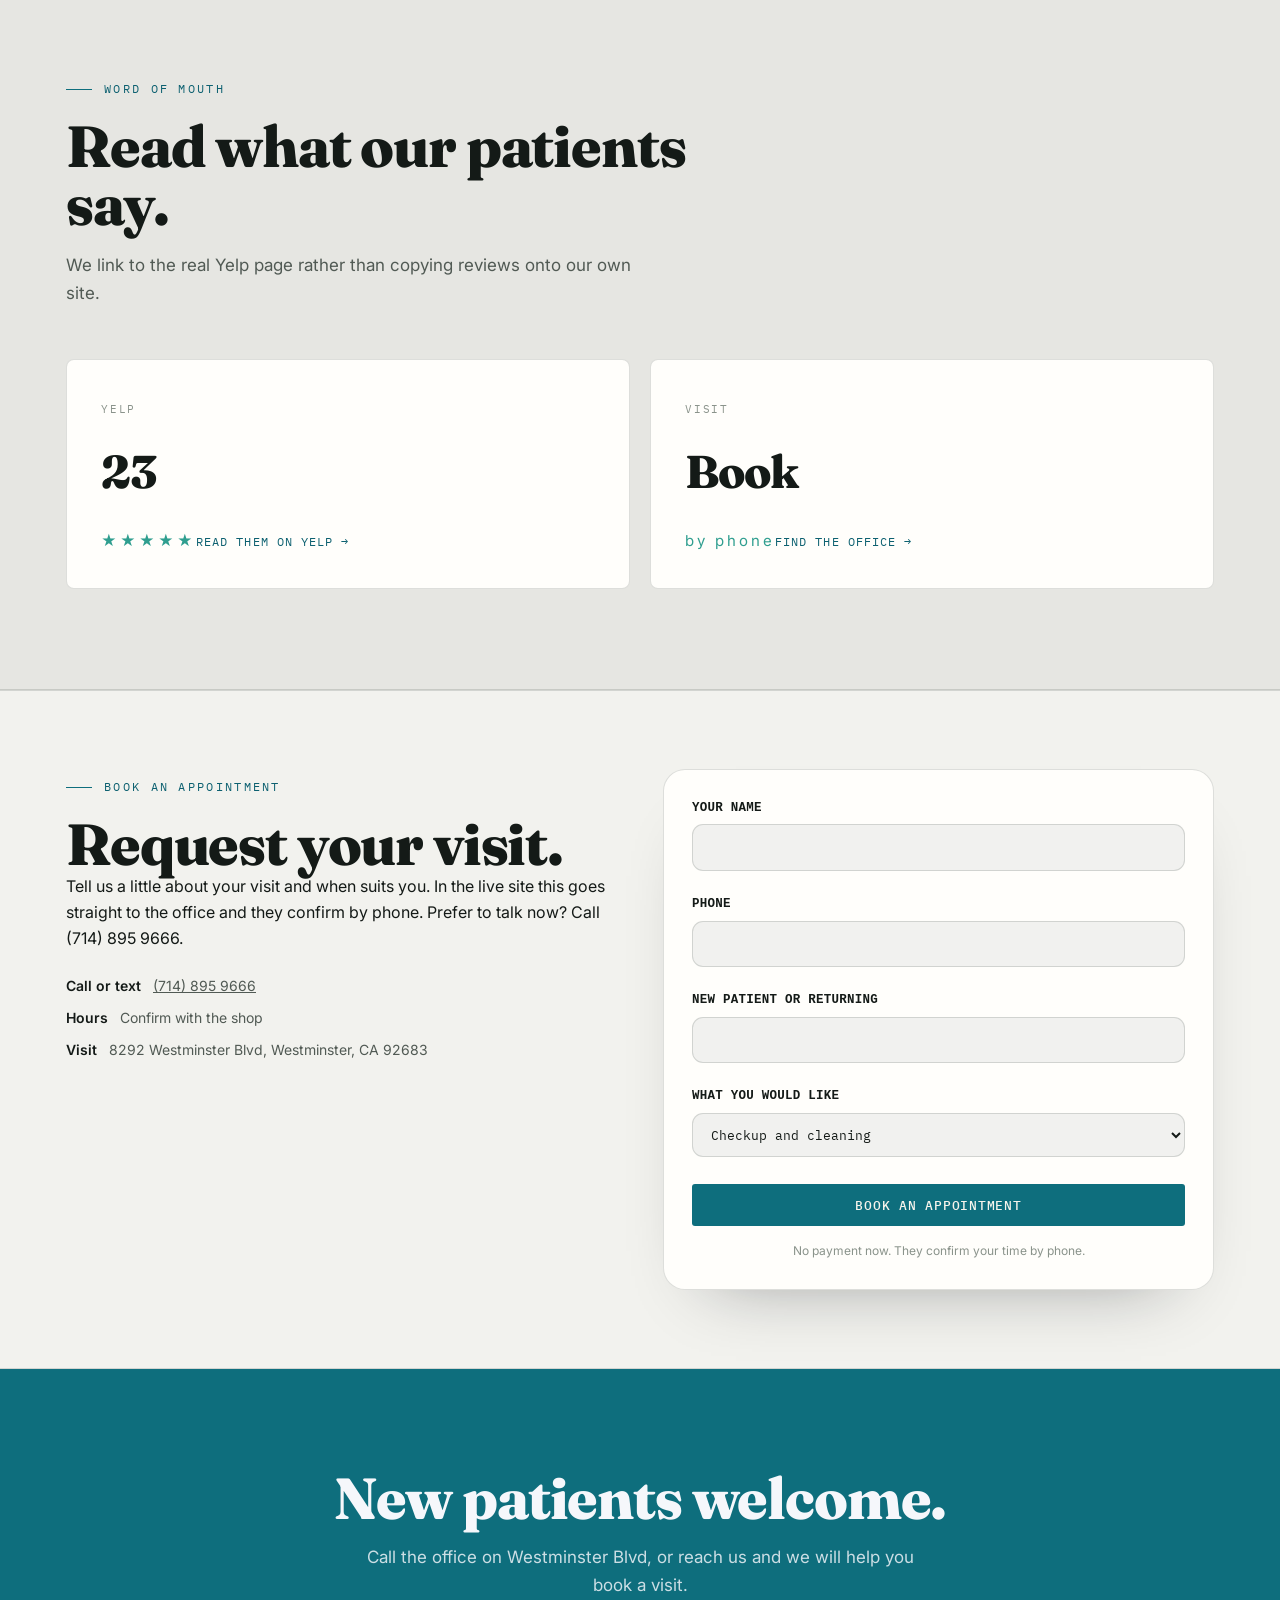
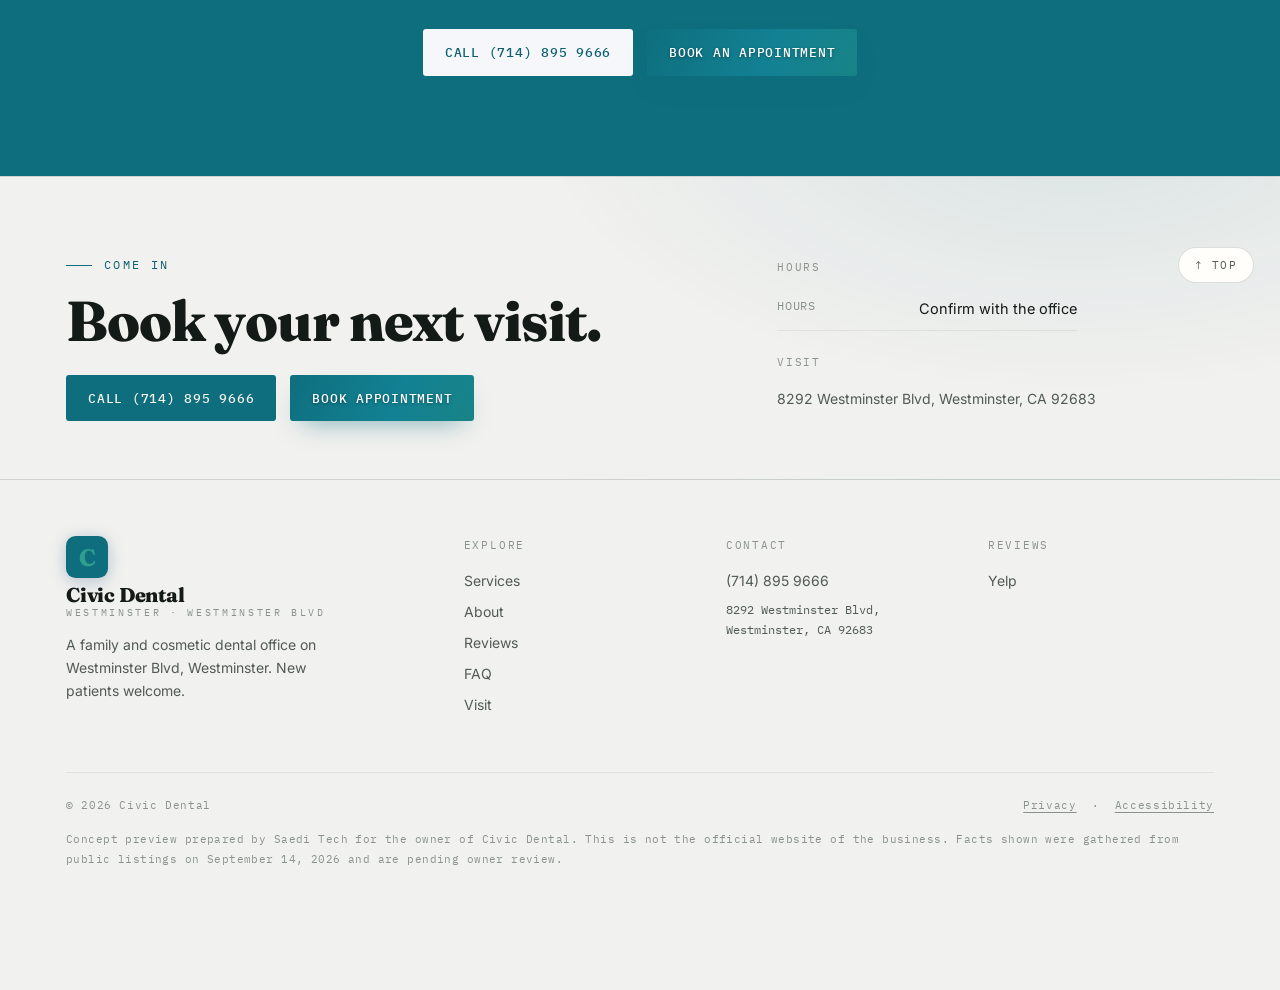
==== commit 2ea1da63: "Fix 3D hero loading, page reveal, spread 3D across page, unique heroes, correct photos Co-Authored-B" ====
--- a/index.html
+++ b/index.html
@@ -86,9 +86,9 @@
   </div>
 </section>
 <section class="obj3dband" aria-label="Interactive 3D Healthy tooth">
-  <div class="wrap o3b">
+  <div class="wrap o3b o3b-solo">
     <div class="o3b-art up"><canvas class="obj3d" data-obj="tooth" data-accent="0e6e7d" aria-label="Interactive 3D Healthy tooth"></canvas></div>
-    <div class="o3b-copy up"><p class="kick">Interactive · Tooth</p><h2>Built in the browser, not a photo.</h2><p>Every one of these is a real interactive 3D model, drawn live. Drag it to spin it. The same craft goes into the whole site.</p><span class="drag">Drag to spin</span></div>
+    <span class="o3b-hint up">Drag to spin</span>
   </div>
 </section>
 <section id="why">
@@ -114,9 +114,9 @@
   </div>
 </section>
 <section class="obj3dband alt" aria-label="Interactive 3D Daily care">
-  <div class="wrap o3b">
+  <div class="wrap o3b o3b-solo">
     <div class="o3b-art up"><canvas class="obj3d" data-obj="toothbrush" data-accent="0e6e7d" aria-label="Interactive 3D Daily care"></canvas></div>
-    <div class="o3b-copy up"><p class="kick">Interactive · Toothbrush</p><h2>Real 3D, right on the page.</h2><p>No video, no image. A true model you can grab and turn, the kind of detail that makes a site feel built, not bought.</p><span class="drag">Drag to spin</span></div>
+    <span class="o3b-hint up">Drag to spin</span>
   </div>
 </section>
 <section id="gallery">
@@ -129,9 +129,9 @@
 </section>
 
 <section class="obj3dband" aria-label="Interactive 3D Implant">
-  <div class="wrap o3b">
+  <div class="wrap o3b o3b-solo">
     <div class="o3b-art up"><canvas class="obj3d" data-obj="implant" data-accent="0e6e7d" aria-label="Interactive 3D Implant"></canvas></div>
-    <div class="o3b-copy up"><p class="kick">Interactive · Implant</p><h2>A little motion, on purpose.</h2><p>Small interactive touches like this are what make a page memorable. Drag it around and see.</p><span class="drag">Drag to spin</span></div>
+    <span class="o3b-hint up">Drag to spin</span>
   </div>
 </section>
 <section id="reviews" class="band">
--- a/assets/site.css
+++ b/assets/site.css
@@ -431,3 +431,9 @@
 .navlinks a[href$="#book"]::after{display:none !important}
 /* ---- footer reveal + CTA polish ---- */
 .foot-hero .foot-cta h2{transition:transform .7s var(--ease),opacity .7s var(--ease)}
+
+/* ---- 3D moments: object only, no marketing copy (beauty) ---- */
+.obj3dband{padding:52px 0}
+.obj3dband .o3b.o3b-solo{flex-direction:column;align-items:center;gap:14px}
+.obj3dband .o3b-solo .o3b-art{flex:0 1 auto;width:100%;max-width:600px}
+.obj3dband .o3b-solo .o3b-hint{font-family:'IBM Plex Mono',monospace;font-size:11px;letter-spacing:.16em;text-transform:uppercase;color:var(--faint)}
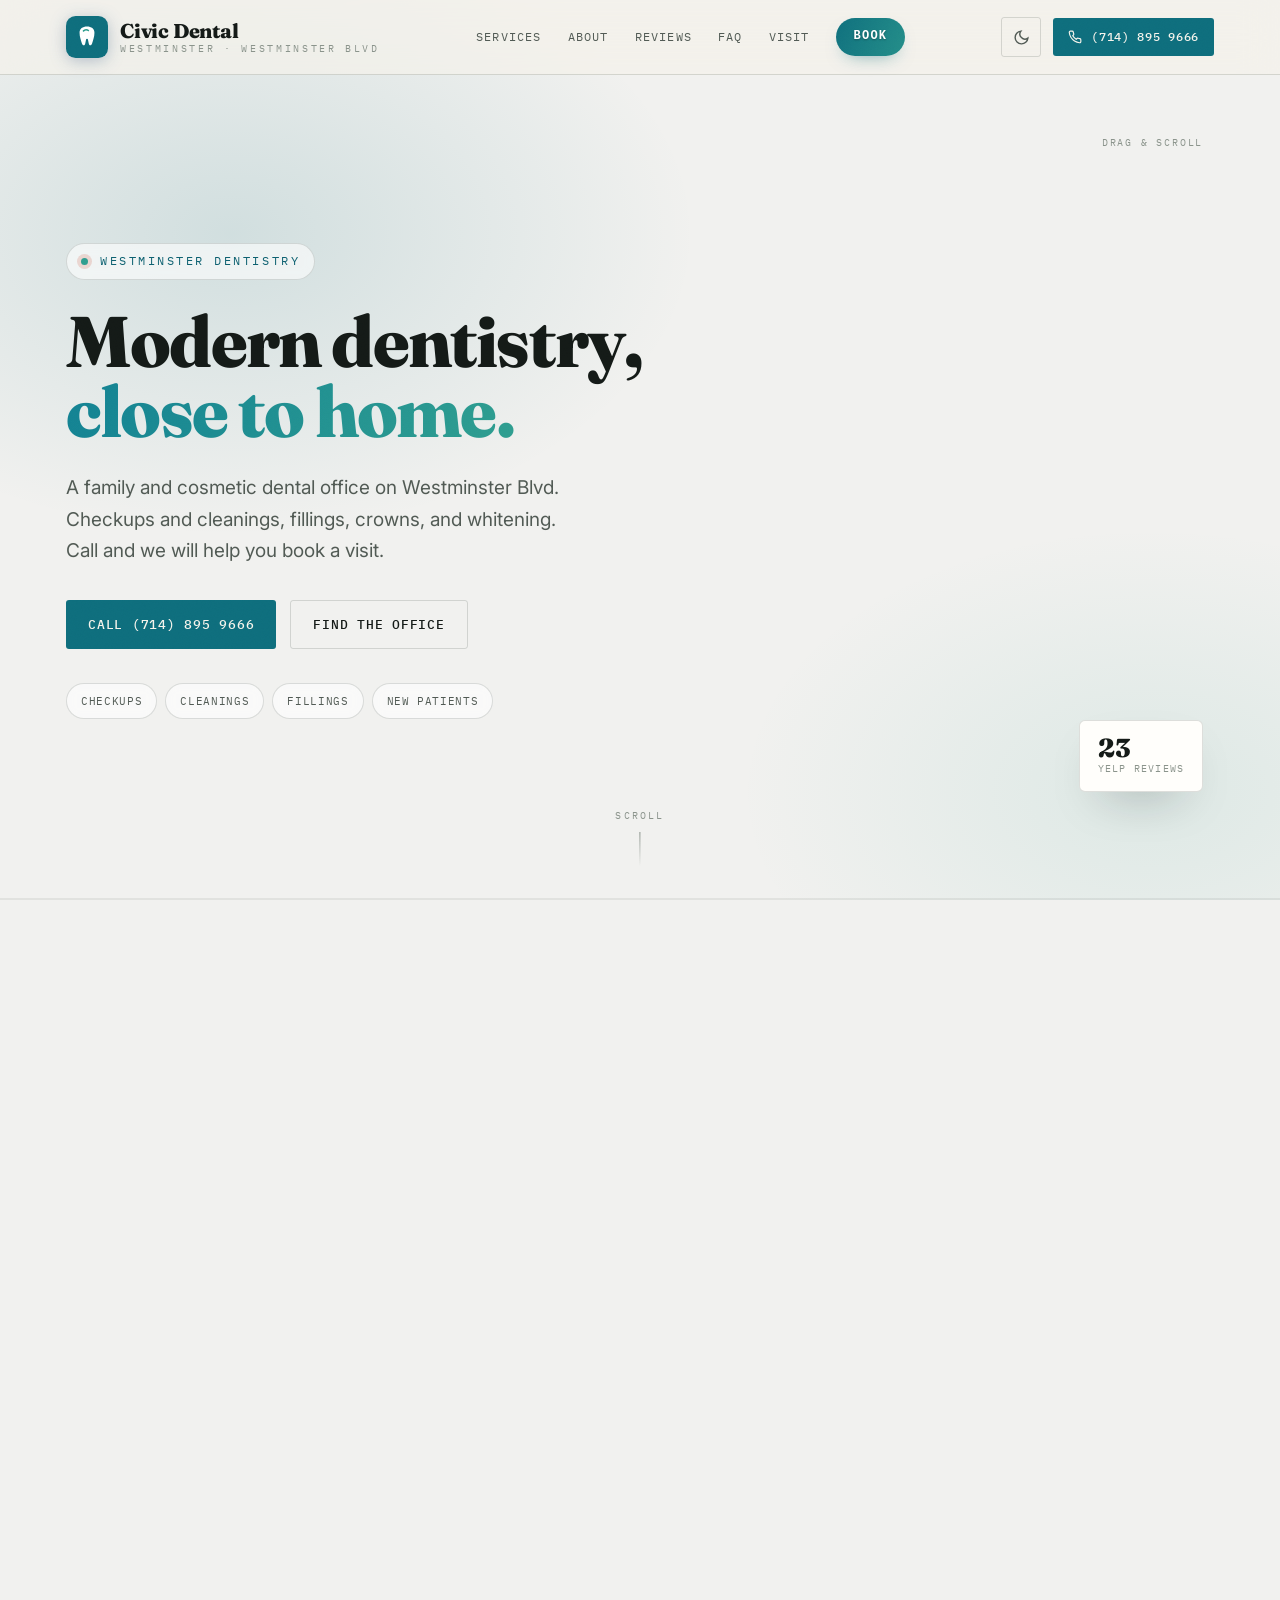
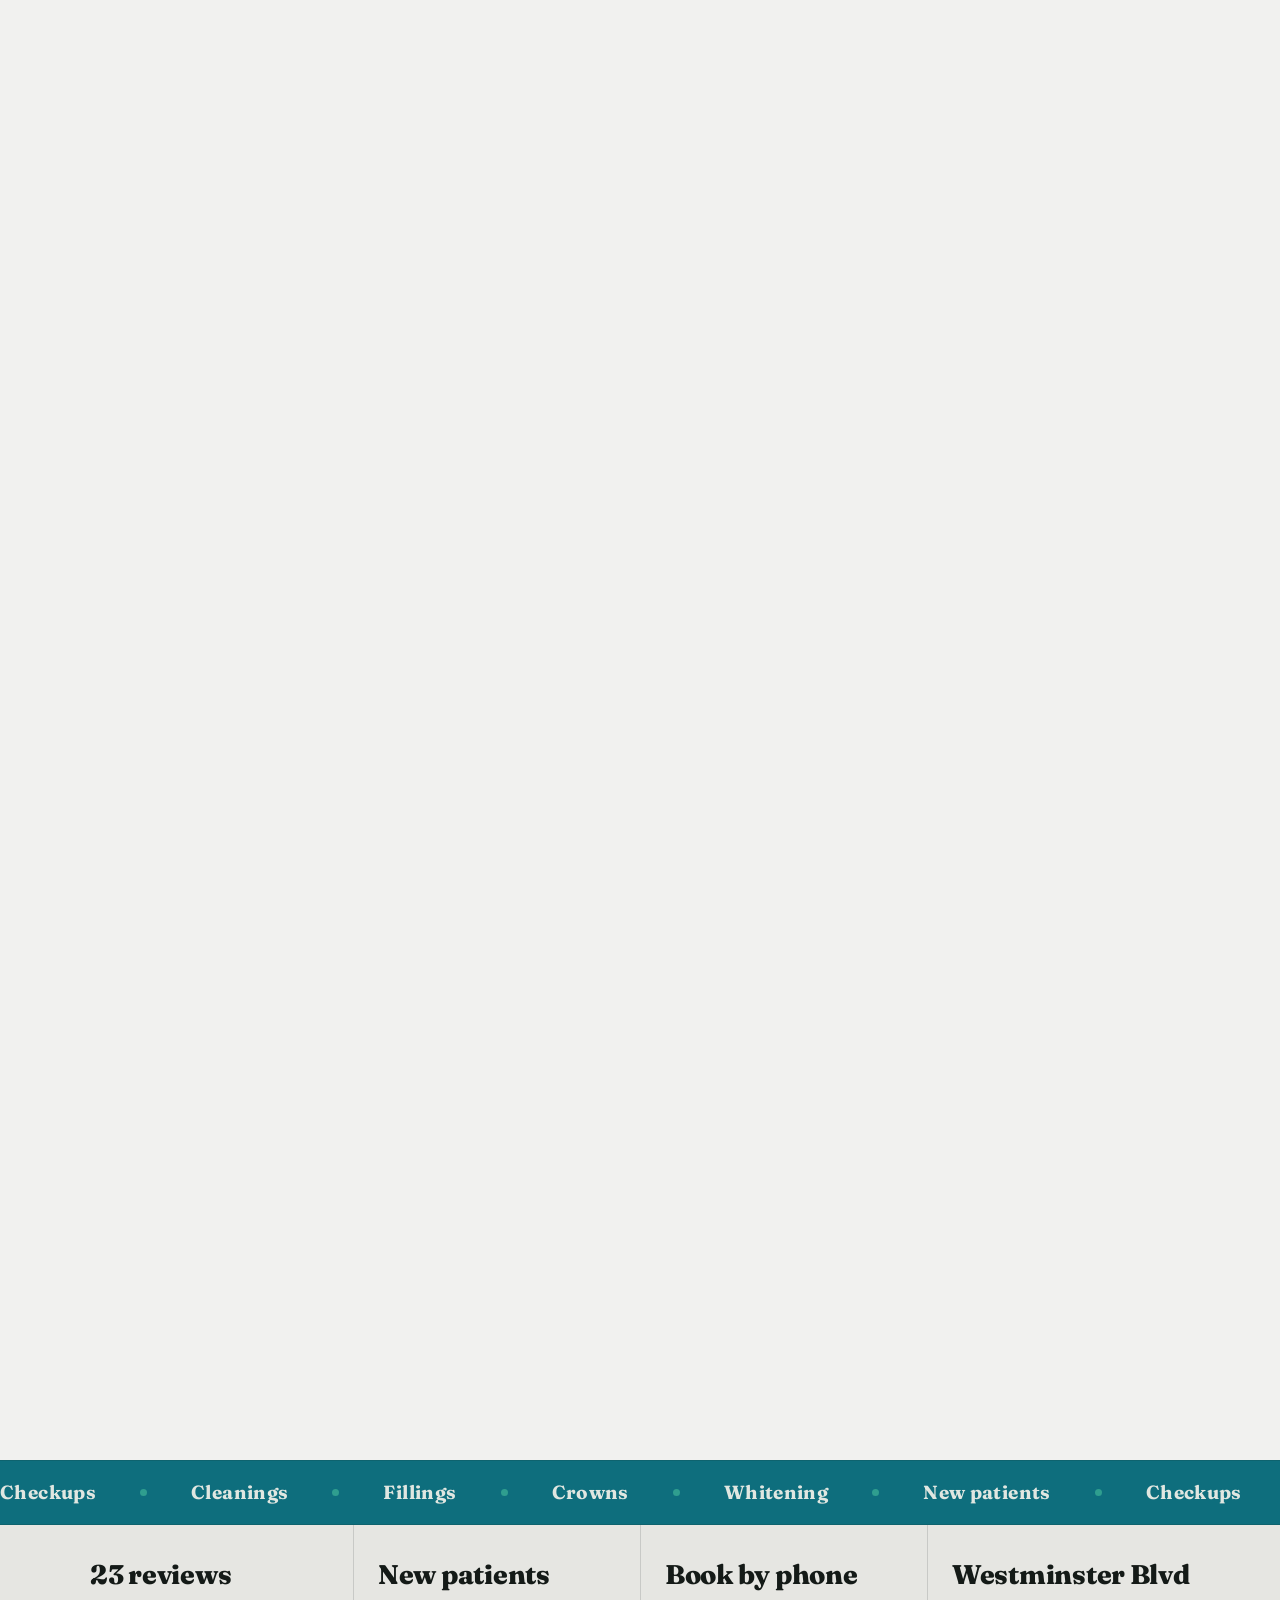
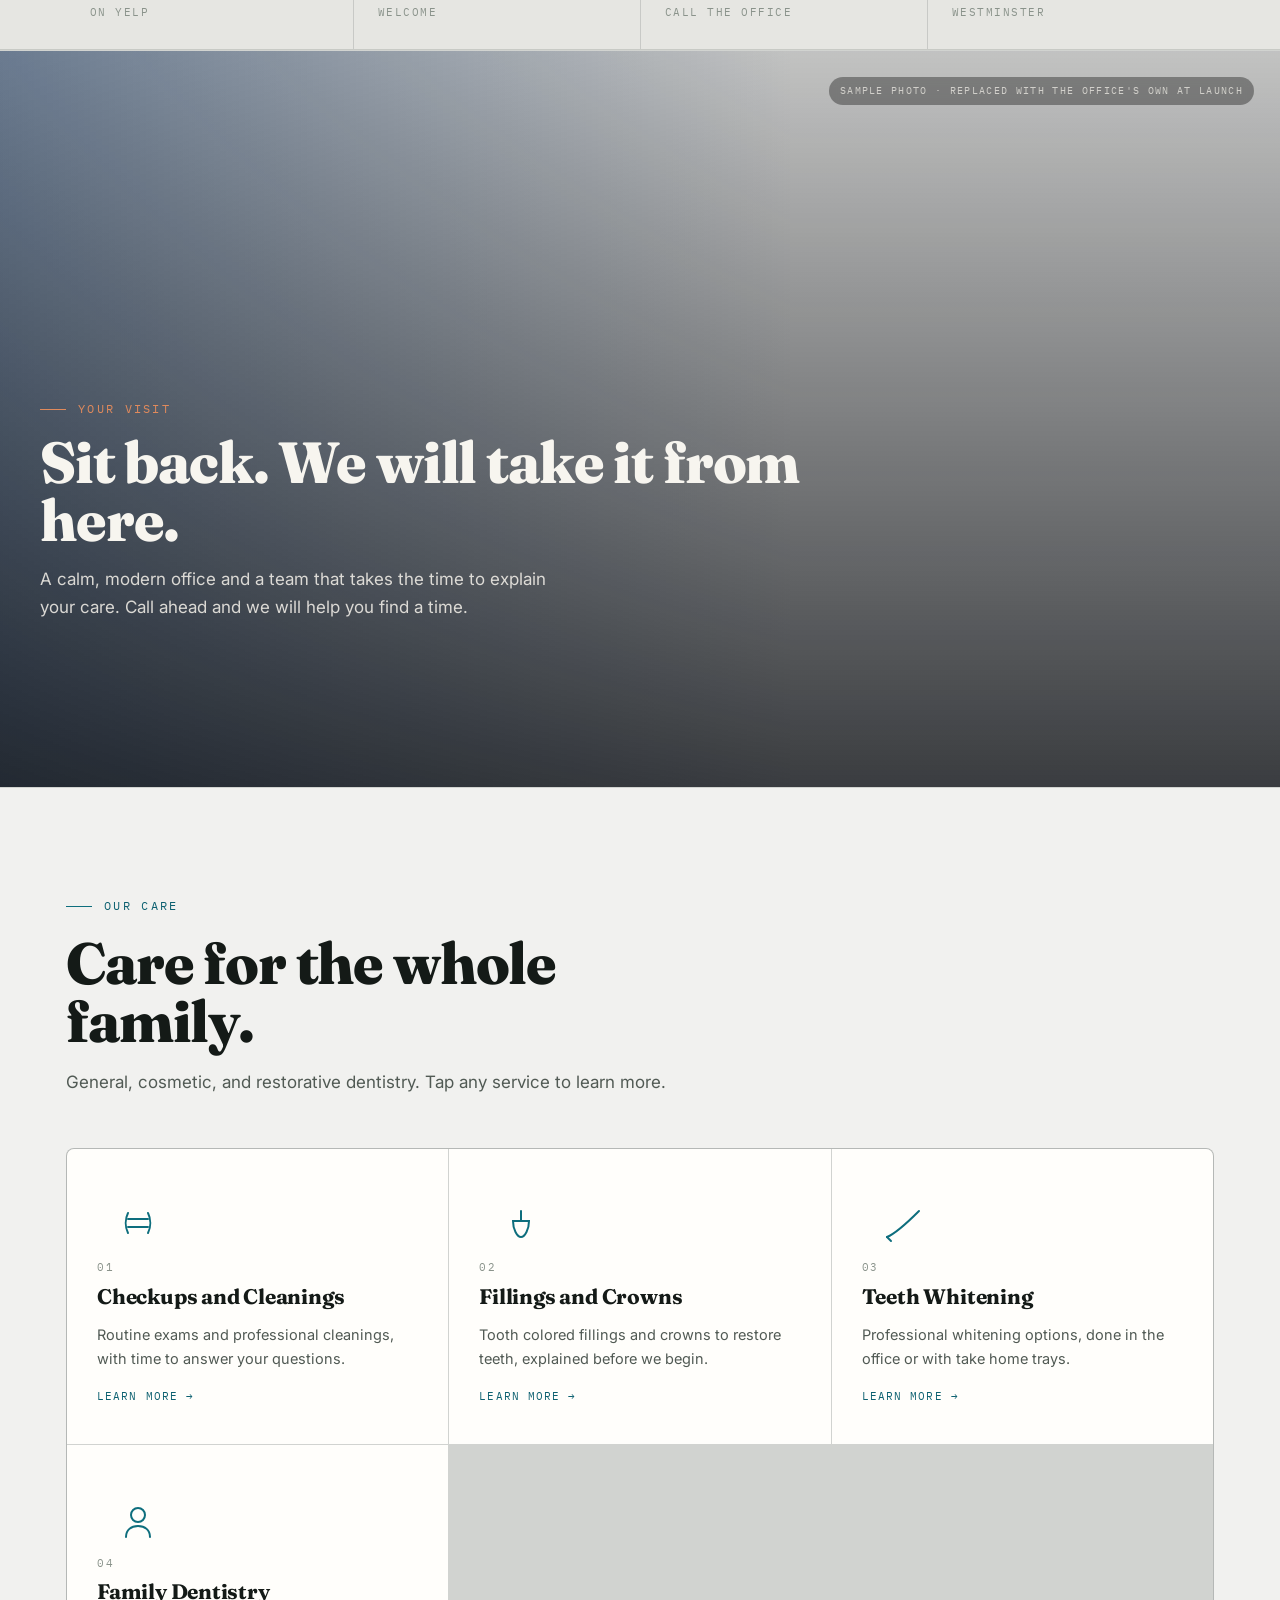
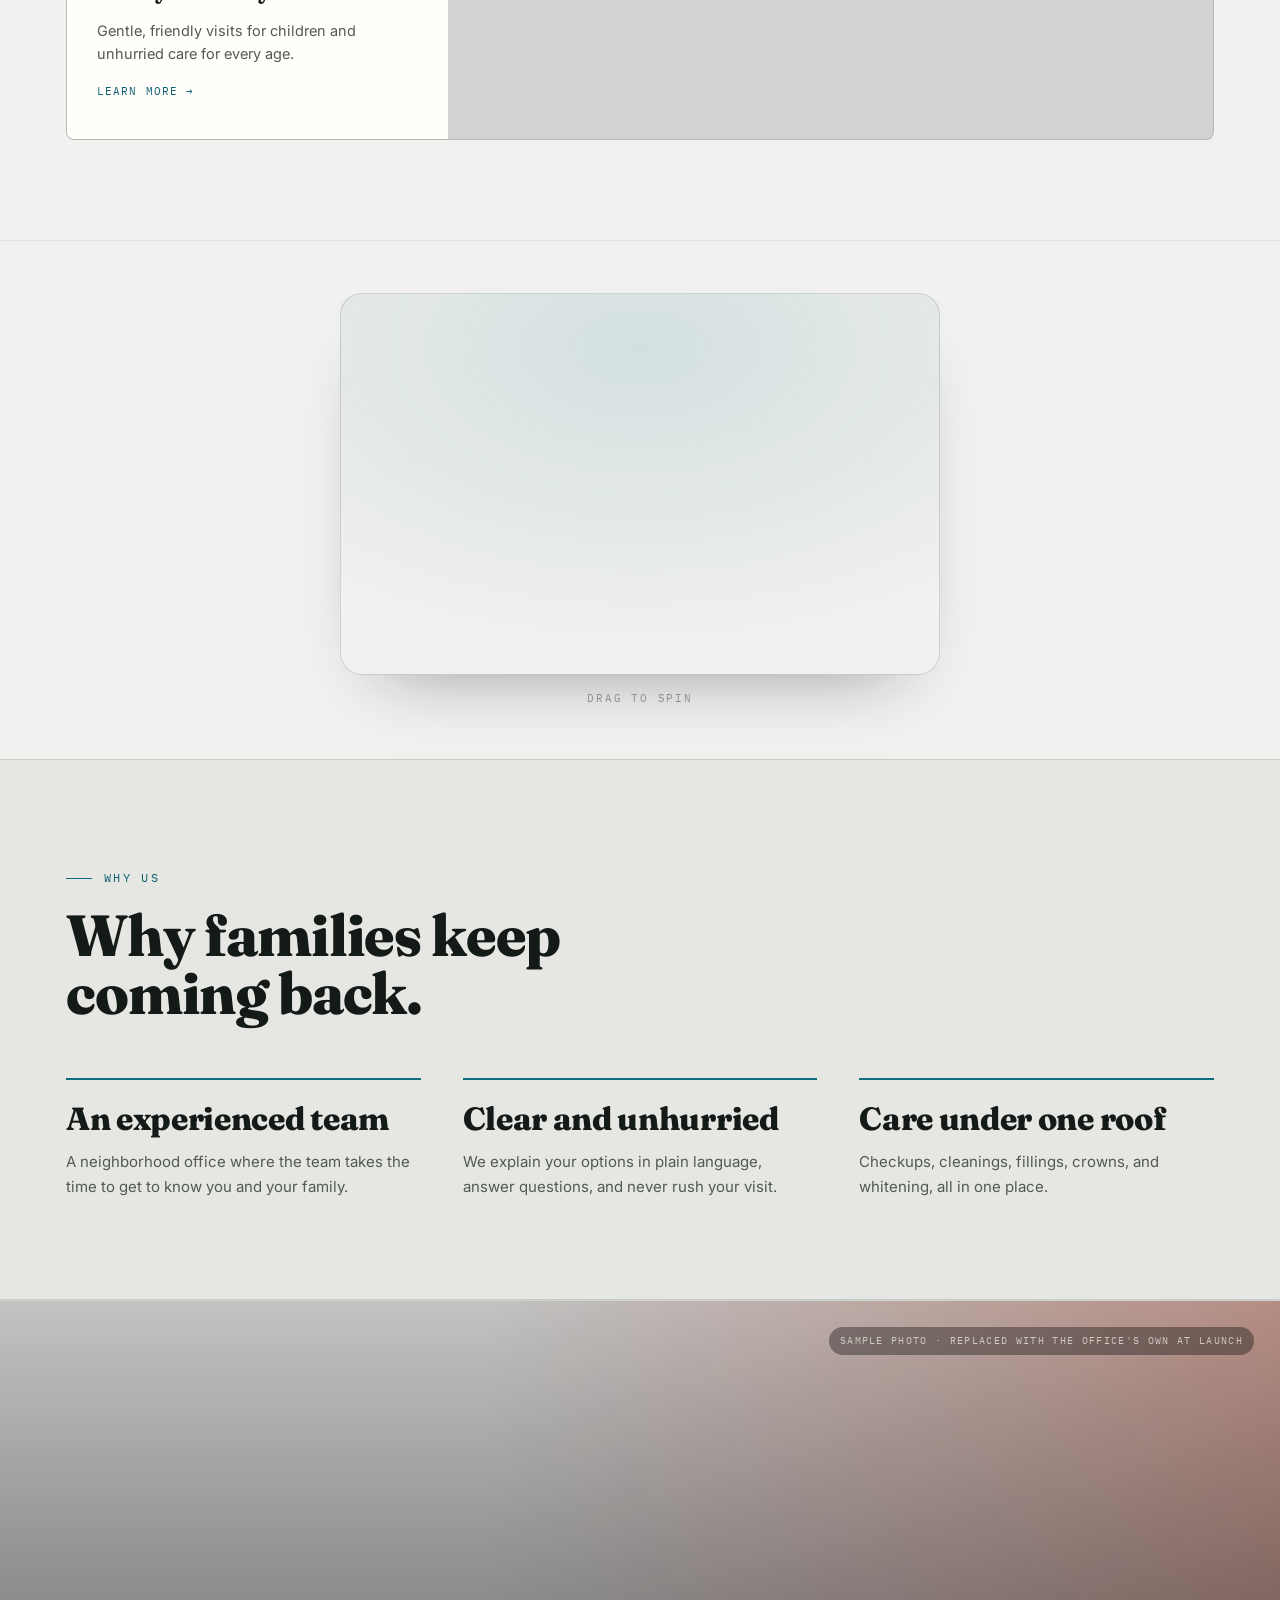
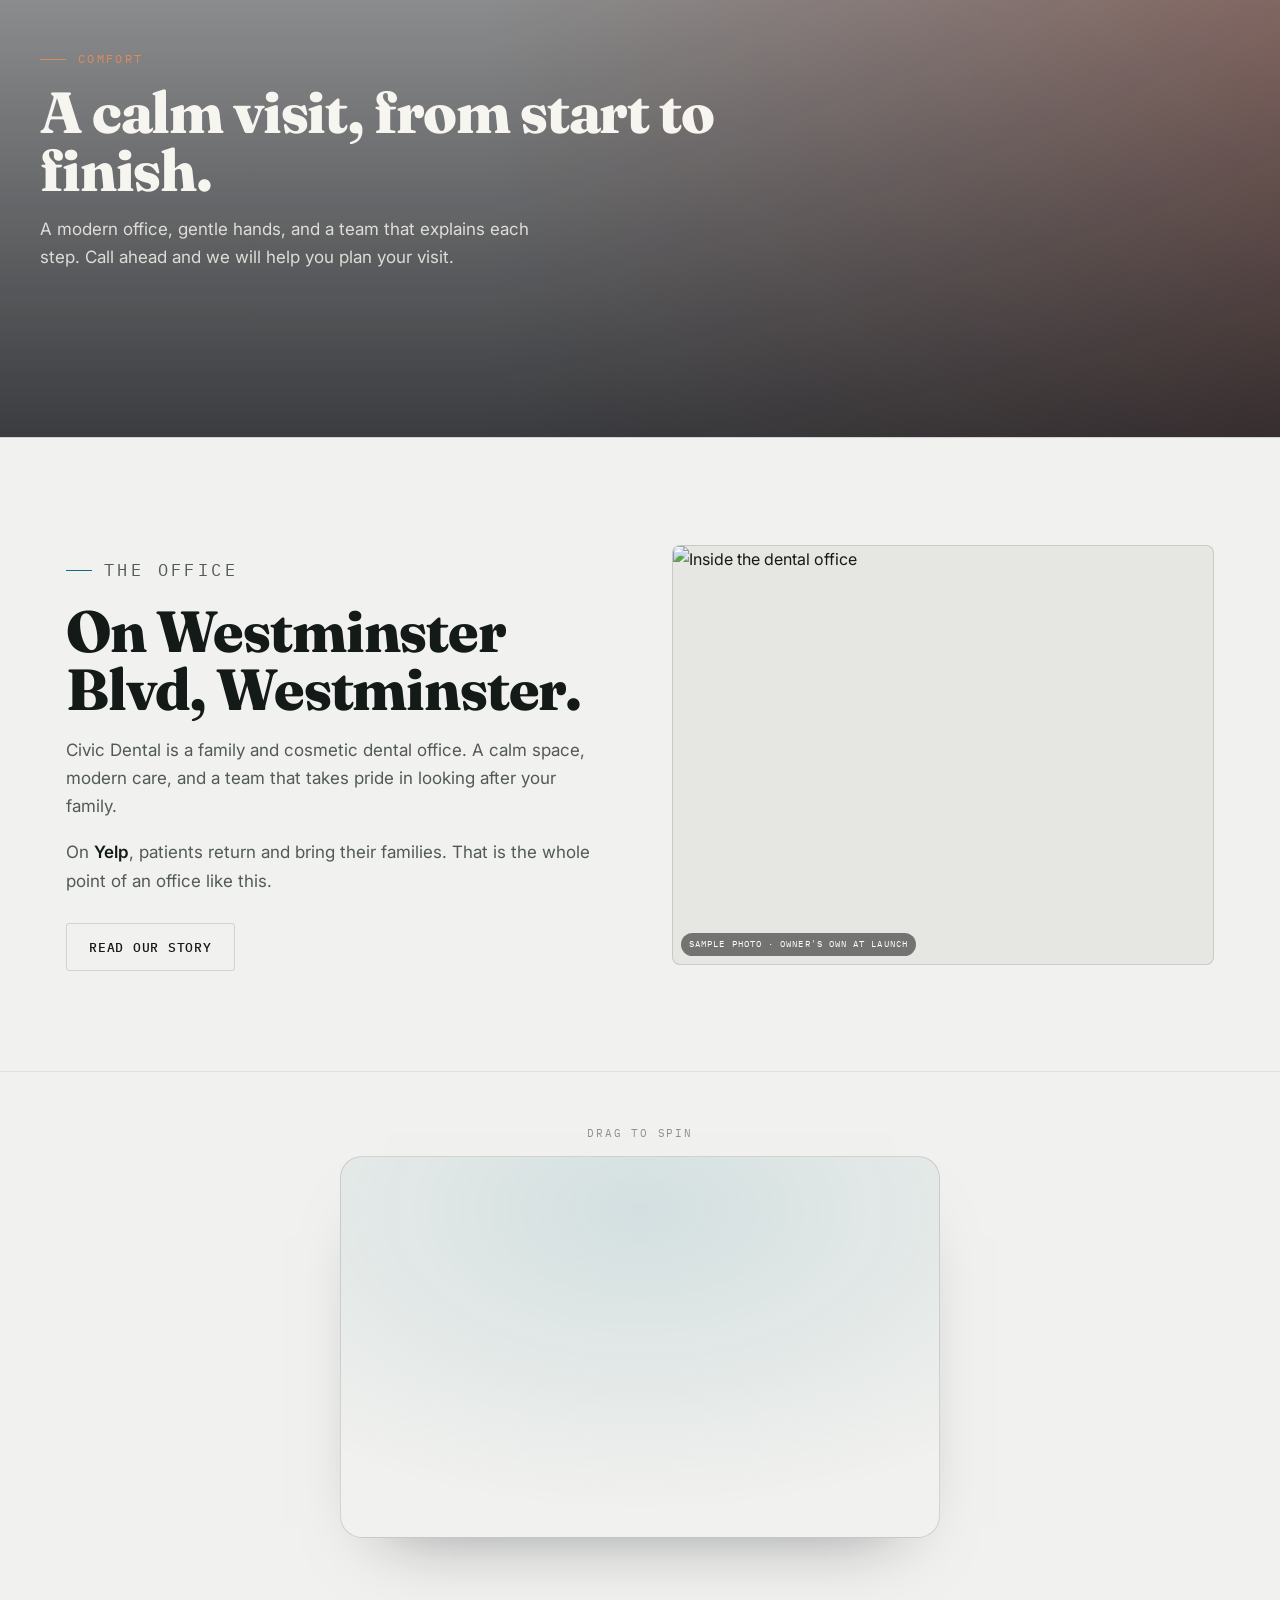
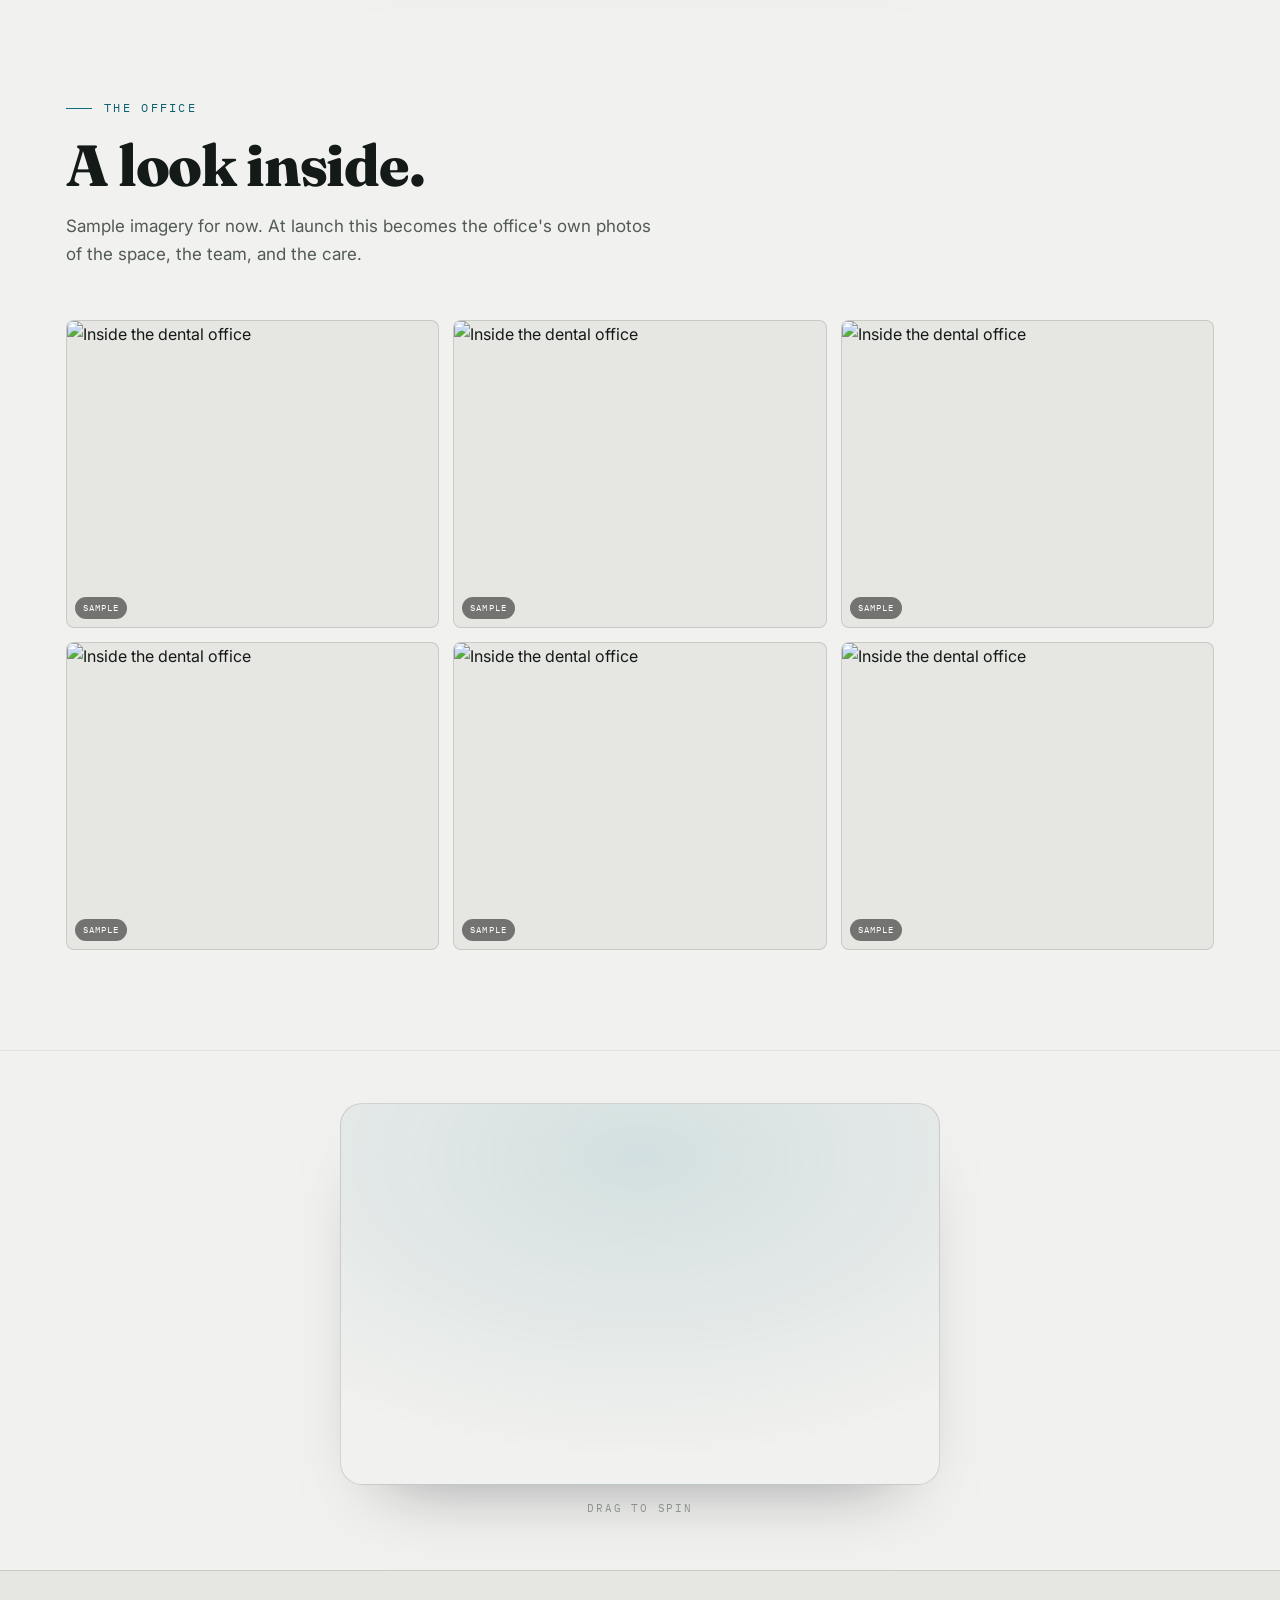
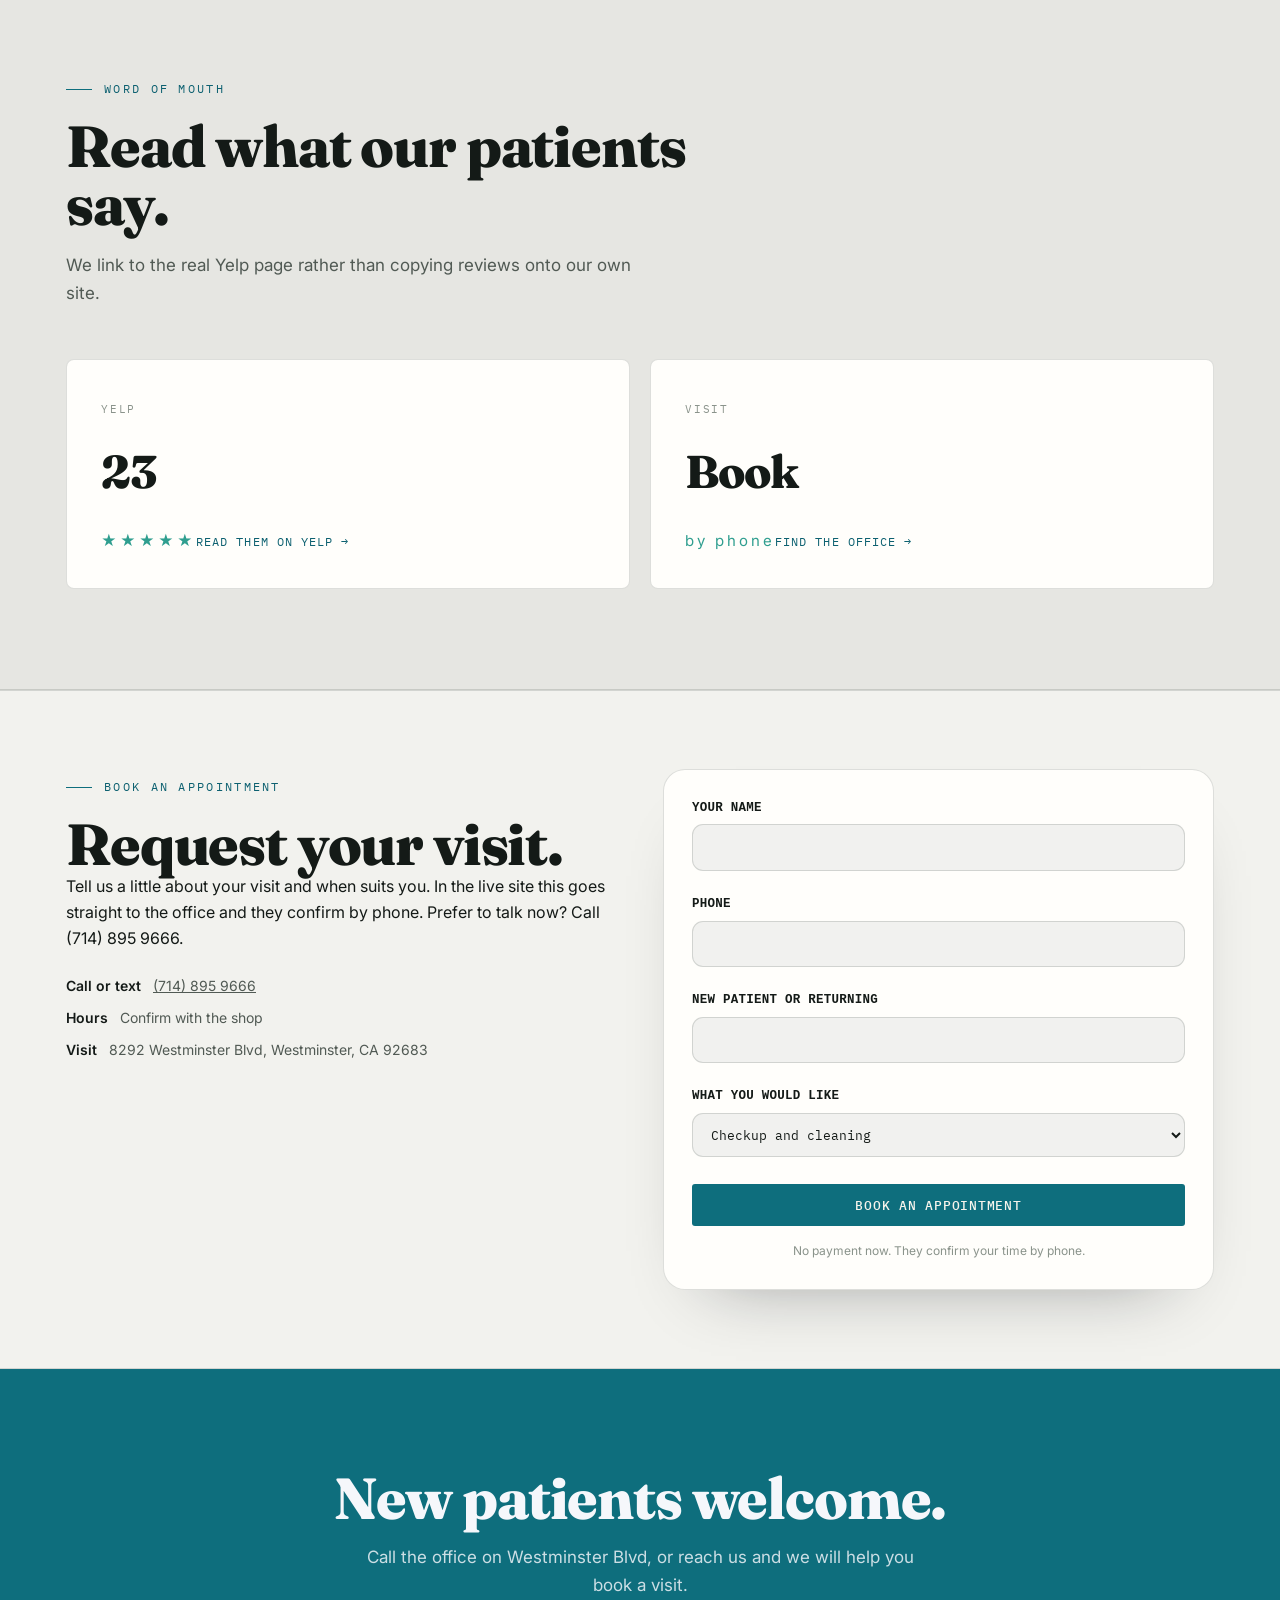
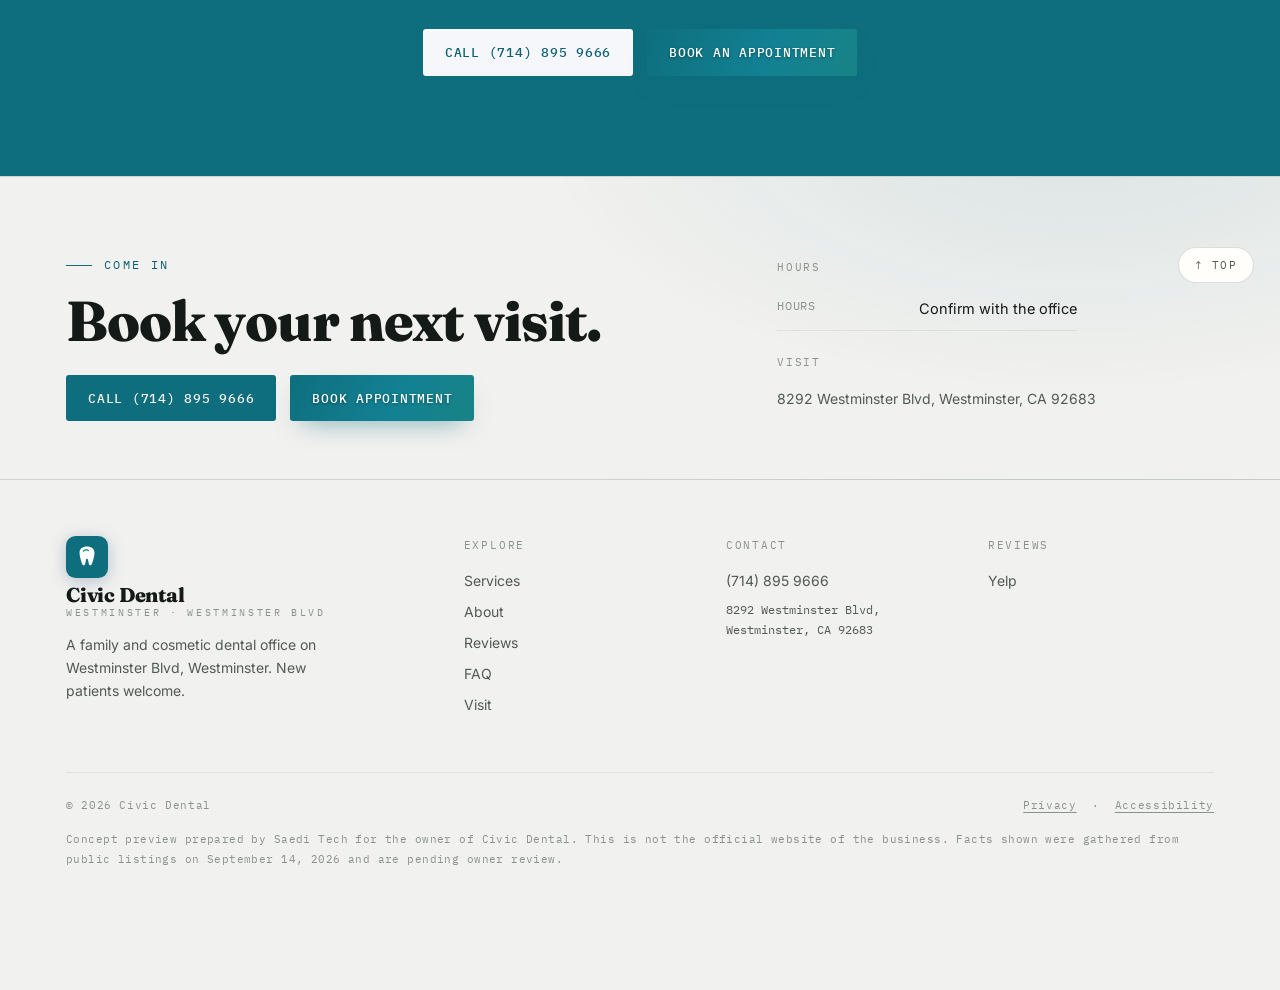
==== commit e1c82071: "Add bespoke business logo (header, footer, favicon)" ====
--- a/index.html
+++ b/index.html
@@ -7,7 +7,7 @@
 <title>Civic Dental · Westminster Dentistry</title>
 <meta name="description" content="Civic Dental on Westminster Blvd, Westminster. Checkups and cleanings, fillings, crowns, and whitening. New patients welcome. Call (714) 895 9666 to book." />
 <meta property="og:title" content="Civic Dental · Westminster Dentistry" /><meta property="og:type" content="website" />
-<link rel="icon" href="data:image/svg+xml,%3Csvg xmlns='http://www.w3.org/2000/svg' viewBox='0 0 32 32'%3E%3Crect width='32' height='32' rx='7' fill='%230e6e7d'/%3E%3Cpath d='M16 8c-4-3-9 0-9 6 0 5 2 11 4 11s2-4 5-4 3 4 5 4 4-6 4-11c0-6-5-9-9-6z' fill='%23fff'/%3E%3C/svg%3E">
+<link rel="icon" href="data:image/svg+xml,%3Csvg xmlns='http://www.w3.org/2000/svg' viewBox='0 0 48 48'%3E%3Crect width='48' height='48' rx='11' fill='%230e6e7d'/%3E%3Cpath d='M24 12 C19 12 15.5 14.6 15.5 19 C15.5 24 17 27 18.2 31.4 C18.9 34 21.4 34.4 22 31.4 L23 26.6 C23.2 25.7 24.8 25.7 25 26.6 L26 31.4 C26.6 34.4 29.1 34 29.8 31.4 C31 27 32.5 24 32.5 19 C32.5 14.6 29 12 24 12 Z' fill='%23fff'/%3E%3Cpath d='M20 17 C21.6 15.4 24.2 15.4 25.6 16.6' fill='none' stroke='%232f9e8f' stroke-width='1.8' stroke-linecap='round'/%3E%3C/svg%3E">
 <link rel="preconnect" href="https://fonts.googleapis.com"><link rel="preconnect" href="https://fonts.gstatic.com" crossorigin>
 <link href="https://fonts.googleapis.com/css2?family=Fraunces:opsz,wght@9..144,600;9..144,700;9..144,800&family=Inter:wght@400;500;600&family=IBM+Plex+Mono:wght@400;500&display=swap" rel="stylesheet">
 <link rel="stylesheet" href="assets/site.css">
@@ -19,7 +19,7 @@
 <header class="sitehead" id="sitehead">
 <nav class="top" aria-label="Main">
   <div class="wrap navin">
-    <a class="logo" href="index.html" aria-label="Civic Dental, home"><svg class="emblem" viewBox="0 0 48 48" aria-hidden="true"><rect width="48" height="48" rx="11" fill="var(--indigo)"/><text x="24" y="34" font-size="27" text-anchor="middle" fill="var(--shu)" font-family="Fraunces,serif" font-weight="800">C</text></svg><span class="wm"><span class="n">Civic Dental</span><span class="s">Westminster · Westminster Blvd</span></span></a>
+    <a class="logo" href="index.html" aria-label="Civic Dental, home"><svg class="emblem" viewBox="0 0 48 48" aria-hidden="true"><rect width="48" height="48" rx="11" fill="var(--indigo)"/><path d='M24 12 C19 12 15.5 14.6 15.5 19 C15.5 24 17 27 18.2 31.4 C18.9 34 21.4 34.4 22 31.4 L23 26.6 C23.2 25.7 24.8 25.7 25 26.6 L26 31.4 C26.6 34.4 29.1 34 29.8 31.4 C31 27 32.5 24 32.5 19 C32.5 14.6 29 12 24 12 Z' fill='#fff'/><path d='M20 17 C21.6 15.4 24.2 15.4 25.6 16.6' fill='none' stroke='var(--shu)' stroke-width='1.8' stroke-linecap='round'/></svg><span class="wm"><span class="n">Civic Dental</span><span class="s">Westminster · Westminster Blvd</span></span></a>
     <div class="navlinks"><a href="services.html">Services</a><a href="about.html">About</a><a href="reviews.html">Reviews</a><a href="faq.html">FAQ</a><a href="visit.html">Visit</a><a href="index.html#book">Book</a></div>
     <div class="navright">
       <button class="tgl" id="themeTgl" aria-label="Switch between day and night theme" aria-pressed="false"><svg id="icMoon" viewBox="0 0 24 24" fill="none" stroke="currentColor" stroke-width="2" stroke-linecap="round"><path d="M21 12.8A9 9 0 1 1 11.2 3a7 7 0 0 0 9.8 9.8z"/></svg><svg id="icSun" viewBox="0 0 24 24" fill="none" stroke="currentColor" stroke-width="2" stroke-linecap="round" style="display:none"><circle cx="12" cy="12" r="4"/><path d="M12 2v2M12 20v2M4.9 4.9l1.4 1.4M17.7 17.7l1.4 1.4M2 12h2M20 12h2M4.9 19.1l1.4-1.4M17.7 6.3l1.4-1.4"/></svg></button>
@@ -173,7 +173,7 @@
   </div></div></div>
   <div class="wrap foot-main">
     <div class="fgrid">
-      <div class="fbrand"><a class="logo" href="index.html" aria-label="Civic Dental, home"><svg class="emblem" viewBox="0 0 48 48" aria-hidden="true"><rect width="48" height="48" rx="11" fill="var(--indigo)"/><text x="24" y="34" font-size="27" text-anchor="middle" fill="var(--shu)" font-family="Fraunces,serif" font-weight="800">C</text></svg><span class="wm"><span class="n">Civic Dental</span><span class="s">Westminster · Westminster Blvd</span></span></a><p>A family and cosmetic dental office on Westminster Blvd, Westminster. New patients welcome.</p></div>
+      <div class="fbrand"><a class="logo" href="index.html" aria-label="Civic Dental, home"><svg class="emblem" viewBox="0 0 48 48" aria-hidden="true"><rect width="48" height="48" rx="11" fill="var(--indigo)"/><path d='M24 12 C19 12 15.5 14.6 15.5 19 C15.5 24 17 27 18.2 31.4 C18.9 34 21.4 34.4 22 31.4 L23 26.6 C23.2 25.7 24.8 25.7 25 26.6 L26 31.4 C26.6 34.4 29.1 34 29.8 31.4 C31 27 32.5 24 32.5 19 C32.5 14.6 29 12 24 12 Z' fill='#fff'/><path d='M20 17 C21.6 15.4 24.2 15.4 25.6 16.6' fill='none' stroke='var(--shu)' stroke-width='1.8' stroke-linecap='round'/></svg><span class="wm"><span class="n">Civic Dental</span><span class="s">Westminster · Westminster Blvd</span></span></a><p>A family and cosmetic dental office on Westminster Blvd, Westminster. New patients welcome.</p></div>
       <div class="fcol"><p class="ft">Explore</p><a href="services.html">Services</a><a href="about.html">About</a><a href="reviews.html">Reviews</a><a href="faq.html">FAQ</a><a href="visit.html">Visit</a></div>
       <div class="fcol"><p class="ft">Contact</p><a href="tel:+17148959666">(714) 895 9666</a><p class="mono" style="font-size:12px">8292 Westminster Blvd, Westminster, CA 92683</p></div>
       <div class="fcol"><p class="ft">Reviews</p><a href="https://www.yelp.com/biz/civic-dental-westminster" target="_blank" rel="noopener">Yelp</a></div>
